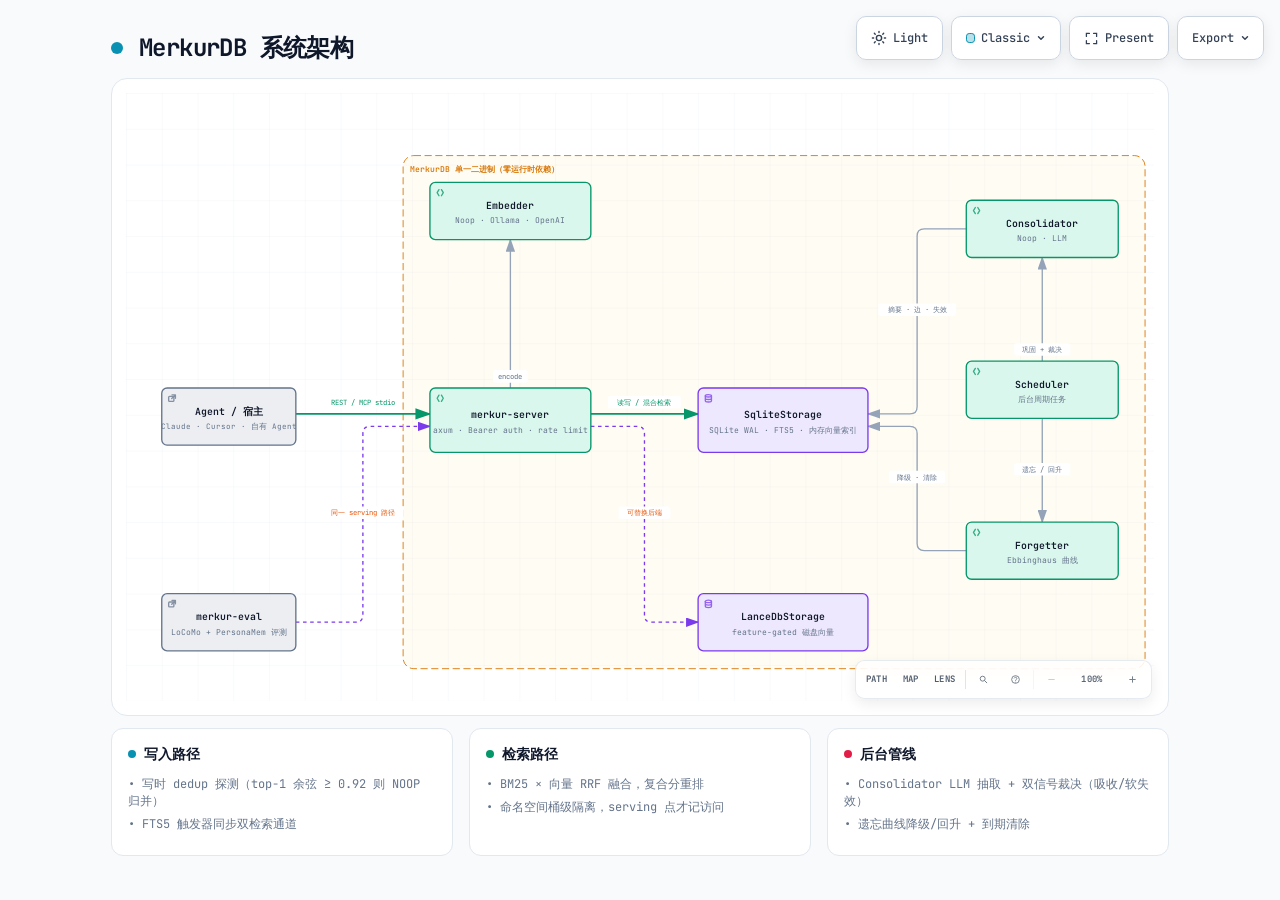
==== docs/diagrams/architecture.html @ 60ff0d40 "docs: refresh documentation to current state - README_CN.md fully resynced with README.md (hybrid re" ====
<!DOCTYPE html>
<html lang="en" data-theme="dark" data-preset="classic">
<head>
  <meta charset="UTF-8">
  <meta name="viewport" content="width=device-width, initial-scale=1.0">
  <meta name="generator" content="archify 2.14.0">
  <title>MerkurDB 系统架构 Diagram</title>
  <script>
    // Resolve the theme before first paint so light-preference users don't
    // see a dark flash. The toolbar script below re-applies with UI state.
    (function () {
      try {
        var theme = null;
        try {
          var param = new URLSearchParams(window.location.search).get('theme');
          if (param === 'light' || param === 'dark') theme = param;
          if (new URLSearchParams(window.location.search).get('embed') === '1') {
            document.documentElement.setAttribute('data-embed', 'true');
          }
          if (new URLSearchParams(window.location.search).get('present') === '1') {
            document.documentElement.setAttribute('data-present', 'true');
          }
        } catch (_) {}
        if (!theme) {
          try { theme = localStorage.getItem('archify-theme'); } catch (_) {}
        }
        if (theme !== 'light' && theme !== 'dark') {
          theme = window.matchMedia('(prefers-color-scheme: light)').matches ? 'light' : 'dark';
        }
        document.documentElement.setAttribute('data-theme', theme);
      } catch (_) {}
    })();
  </script>
  <!-- Async font load: a blackholed network must not block first paint.
       The body font stack falls back to system monospace until it lands. -->
  <link rel="preconnect" href="https://fonts.gstatic.com" crossorigin>
  <link href="https://fonts.googleapis.com/css2?family=JetBrains+Mono:wght@400;500;600;700&display=swap"
        rel="stylesheet" media="print" onload="this.media='all'">
  <noscript>
    <link href="https://fonts.googleapis.com/css2?family=JetBrains+Mono:wght@400;500;600;700&display=swap" rel="stylesheet">
  </noscript>
  <style>
    /* ==========================================================
       THEME VARIABLES — switch by toggling [data-theme] on <html>
       ========================================================== */
    :root,
    [data-theme="dark"] {
      --bg: #020617;
      --grid: #1e293b;
      --text: #ffffff;
      --text-muted: #94a3b8;
      --text-dim: #475569;
      /* UI chrome and menu hints need more contrast than SVG .t-dim accents */
      --text-faint: #7d8da1;

      --panel: rgba(15, 23, 42, 0.5);
      --panel-border: #1e293b;
      --lane-fill: rgba(15, 23, 42, 0.22);
      --lane-stroke: #334155;

      --arrow: #64748b;
      --arrow-emphasis: #34d399;

      /* Opaque mask color used behind semi-transparent component fills
         so the arrows drawn underneath are properly hidden. */
      --mask: #0f172a;

      --frontend-fill:    rgba(8, 51, 68, 0.4);
      --frontend-stroke:  #22d3ee;
      --backend-fill:     rgba(6, 78, 59, 0.4);
      --backend-stroke:   #34d399;
      --database-fill:    rgba(76, 29, 149, 0.4);
      --database-stroke:  #a78bfa;
      --cloud-fill:       rgba(120, 53, 15, 0.3);
      --cloud-stroke:     #fbbf24;
      --security-fill:    rgba(136, 19, 55, 0.4);
      --security-stroke:  #fb7185;
      --messagebus-fill:  rgba(251, 146, 60, 0.3);
      --messagebus-stroke:#fb923c;
      --external-fill:    rgba(30, 41, 59, 0.5);
      --external-stroke:  #94a3b8;

      --toolbar-bg:       rgba(15, 23, 42, 0.8);
      --toolbar-border:   #334155;
      --toolbar-text:     #e2e8f0;
      --toolbar-hover:    rgba(15, 23, 42, 0.95);
      --toolbar-menu-bg:  #0f172a;
    }

    [data-theme="light"] {
      --bg: #f8fafc;
      --grid: #e2e8f0;
      --text: #0f172a;
      --text-muted: #64748b;
      --text-dim: #94a3b8;
      --text-faint: #64748b;

      --panel: #ffffff;
      --panel-border: #e2e8f0;
      --lane-fill: rgba(248, 250, 252, 0.65);
      --lane-stroke: #cbd5e1;

      --arrow: #94a3b8;
      --arrow-emphasis: #059669;

      --mask: #ffffff;

      --frontend-fill:    rgba(34, 211, 238, 0.15);
      --frontend-stroke:  #0891b2;
      --backend-fill:     rgba(52, 211, 153, 0.18);
      --backend-stroke:   #059669;
      --database-fill:    rgba(167, 139, 250, 0.2);
      --database-stroke:  #7c3aed;
      --cloud-fill:       rgba(251, 191, 36, 0.18);
      --cloud-stroke:     #d97706;
      --security-fill:    rgba(251, 113, 133, 0.15);
      --security-stroke:  #e11d48;
      --messagebus-fill:  rgba(251, 146, 60, 0.15);
      --messagebus-stroke:#ea580c;
      --external-fill:    rgba(148, 163, 184, 0.18);
      --external-stroke:  #64748b;

      --toolbar-bg:       rgba(255, 255, 255, 0.92);
      --toolbar-border:   #cbd5e1;
      --toolbar-text:     #334155;
      --toolbar-hover:    #ffffff;
      --toolbar-menu-bg:  #ffffff;
    }

    /* ==========================================================
       SIGNAL FLOW — an opt-in, motion-forward visual preset.
       The variables also target a standalone exported SVG, whose
       root carries data-preset and data-theme directly.
       ========================================================== */
    [data-preset="signal-flow"][data-theme="dark"] {
      --bg: #030711;
      --grid: #15233a;
      --panel: rgba(6, 14, 28, 0.78);
      --panel-border: #1d3350;
      --lane-fill: rgba(9, 22, 40, 0.5);
      --lane-stroke: #2c4564;
      --text: #f5fbff;
      --text-muted: #9eb0c7;
      --text-dim: #52667f;
      --text-faint: #7890ad;
      --mask: #07101e;
      --frontend-fill: rgba(6, 182, 212, 0.14);
      --frontend-stroke: #67e8f9;
      --backend-fill: rgba(16, 185, 129, 0.14);
      --backend-stroke: #5eead4;
      --database-fill: rgba(139, 92, 246, 0.16);
      --database-stroke: #c4b5fd;
      --cloud-fill: rgba(245, 158, 11, 0.13);
      --cloud-stroke: #fcd34d;
      --security-fill: rgba(244, 63, 94, 0.13);
      --security-stroke: #fda4af;
      --messagebus-fill: rgba(249, 115, 22, 0.13);
      --messagebus-stroke: #fdba74;
      --external-fill: rgba(71, 85, 105, 0.24);
      --external-stroke: #a5b4c7;
      --arrow: #7890ad;
      --arrow-emphasis: #2dd4bf;
      --toolbar-bg: rgba(7, 16, 30, 0.86);
      --toolbar-border: #29415f;
      --toolbar-menu-bg: #07101e;
    }

    [data-preset="signal-flow"][data-theme="light"] {
      --bg: #f4f9fc;
      --grid: #d4e5ee;
      --panel: rgba(255, 255, 255, 0.82);
      --panel-border: #bfd5e2;
      --lane-fill: rgba(232, 243, 248, 0.62);
      --lane-stroke: #a9c5d5;
      --text: #102638;
      --text-muted: #587287;
      --text-dim: #8aa2b4;
      --text-faint: #668397;
      --mask: #ffffff;
      --frontend-fill: rgba(6, 182, 212, 0.09);
      --frontend-stroke: #0789a1;
      --backend-fill: rgba(5, 150, 105, 0.09);
      --backend-stroke: #087f69;
      --database-fill: rgba(124, 58, 237, 0.09);
      --database-stroke: #7254c7;
      --cloud-fill: rgba(217, 119, 6, 0.08);
      --cloud-stroke: #b9670b;
      --security-fill: rgba(225, 29, 72, 0.08);
      --security-stroke: #c53a59;
      --messagebus-fill: rgba(234, 88, 12, 0.08);
      --messagebus-stroke: #c65f27;
      --external-fill: rgba(100, 116, 139, 0.1);
      --external-stroke: #607a8c;
      --arrow: #7b97aa;
      --arrow-emphasis: #0d9488;
    }

    /* ==========================================================
       BLUEPRINT — a review-first drafting preset for deployment,
       infrastructure, and technical design documentation. It keeps
       the same semantic palette and geometry while trading glow for
       precise grid contrast, squared materials, and drafting marks.
       ========================================================== */
    [data-preset="blueprint"][data-theme="dark"] {
      --bg: #06131f;
      --grid: #17425a;
      --panel: rgba(7, 27, 43, 0.9);
      --panel-border: #27627f;
      --lane-fill: rgba(10, 43, 66, 0.36);
      --lane-stroke: #34799a;
      --text: #e3f6ff;
      --text-muted: #91b8ca;
      --text-dim: #557e92;
      --text-faint: #739caf;
      --mask: #0a2031;
      --frontend-fill: rgba(26, 157, 193, 0.14);
      --frontend-stroke: #66d9ef;
      --backend-fill: rgba(31, 155, 124, 0.13);
      --backend-stroke: #69dfbd;
      --database-fill: rgba(120, 105, 196, 0.14);
      --database-stroke: #b4a8ff;
      --cloud-fill: rgba(197, 145, 43, 0.13);
      --cloud-stroke: #ffd166;
      --security-fill: rgba(199, 76, 104, 0.13);
      --security-stroke: #ff8da1;
      --messagebus-fill: rgba(207, 112, 49, 0.13);
      --messagebus-stroke: #ffad66;
      --external-fill: rgba(84, 119, 139, 0.18);
      --external-stroke: #a7cad9;
      --arrow: #78a3b7;
      --arrow-emphasis: #64dfc1;
      --toolbar-bg: rgba(7, 28, 45, 0.92);
      --toolbar-border: #34799a;
      --toolbar-text: #d8f3ff;
      --toolbar-hover: rgba(18, 58, 83, 0.95);
      --toolbar-menu-bg: #0a2031;
    }

    [data-preset="blueprint"][data-theme="light"] {
      --bg: #edf7fa;
      --grid: #b5d5e1;
      --panel: rgba(249, 253, 255, 0.94);
      --panel-border: #78aabd;
      --lane-fill: rgba(210, 232, 240, 0.42);
      --lane-stroke: #83b2c4;
      --text: #123344;
      --text-muted: #4e7486;
      --text-dim: #86a6b4;
      --text-faint: #668c9d;
      --mask: #f9fdff;
      --frontend-fill: rgba(8, 145, 178, 0.08);
      --frontend-stroke: #087f9c;
      --backend-fill: rgba(5, 128, 101, 0.08);
      --backend-stroke: #08755f;
      --database-fill: rgba(100, 75, 180, 0.08);
      --database-stroke: #6757a8;
      --cloud-fill: rgba(181, 120, 15, 0.08);
      --cloud-stroke: #a86609;
      --security-fill: rgba(190, 48, 80, 0.07);
      --security-stroke: #b32f50;
      --messagebus-fill: rgba(196, 81, 22, 0.07);
      --messagebus-stroke: #b65120;
      --external-fill: rgba(79, 112, 128, 0.08);
      --external-stroke: #506f7e;
      --arrow: #6d93a5;
      --arrow-emphasis: #087f69;
      --toolbar-bg: rgba(247, 252, 254, 0.94);
      --toolbar-border: #8ab5c5;
      --toolbar-text: #294f61;
      --toolbar-hover: #ffffff;
      --toolbar-menu-bg: #f9fdff;
    }

    /* ==========================================================
       EDITORIAL — a warm, publication-minded preset for design
       reviews, launch notes, and documentation. The diagram keeps
       the same semantic palette and exact geometry, but trades
       software chrome for paper, ink, ruled structure, and one
       restrained vermilion accent.
       ========================================================== */
    [data-preset="editorial"][data-theme="dark"] {
      --bg: #181611;
      --grid: #39342a;
      --panel: rgba(35, 31, 24, 0.96);
      --panel-border: #625a4a;
      --lane-fill: rgba(52, 46, 35, 0.46);
      --lane-stroke: #726957;
      --text: #f4eddf;
      --text-muted: #b9ae9b;
      --text-dim: #776e60;
      --text-faint: #9d917e;
      --mask: #231f18;
      --frontend-fill: rgba(43, 133, 142, 0.16);
      --frontend-stroke: #7fc6c7;
      --backend-fill: rgba(63, 132, 92, 0.16);
      --backend-stroke: #8fc29e;
      --database-fill: rgba(117, 91, 141, 0.17);
      --database-stroke: #c0a4d0;
      --cloud-fill: rgba(170, 119, 49, 0.16);
      --cloud-stroke: #d8ad68;
      --security-fill: rgba(157, 69, 65, 0.17);
      --security-stroke: #df9085;
      --messagebus-fill: rgba(174, 79, 42, 0.16);
      --messagebus-stroke: #df946f;
      --external-fill: rgba(126, 115, 96, 0.18);
      --external-stroke: #b8ad99;
      --arrow: #948978;
      --arrow-emphasis: #dd6b3d;
      --toolbar-bg: rgba(35, 31, 24, 0.92);
      --toolbar-border: #625a4a;
      --toolbar-text: #eee5d5;
      --toolbar-hover: #302a20;
      --toolbar-menu-bg: #231f18;
    }

    [data-preset="editorial"][data-theme="light"] {
      --bg: #f2eee5;
      --grid: #d8d0c2;
      --panel: rgba(251, 248, 241, 0.97);
      --panel-border: #c4b9a6;
      --lane-fill: rgba(229, 221, 207, 0.42);
      --lane-stroke: #b8aa94;
      --text: #242018;
      --text-muted: #6f6658;
      --text-dim: #a09788;
      --text-faint: #817767;
      --mask: #fbf8f1;
      --frontend-fill: rgba(31, 117, 126, 0.09);
      --frontend-stroke: #287e84;
      --backend-fill: rgba(42, 119, 75, 0.09);
      --backend-stroke: #397b53;
      --database-fill: rgba(105, 75, 130, 0.09);
      --database-stroke: #765d86;
      --cloud-fill: rgba(157, 103, 31, 0.1);
      --cloud-stroke: #9a671f;
      --security-fill: rgba(153, 58, 52, 0.09);
      --security-stroke: #9e463f;
      --messagebus-fill: rgba(182, 70, 27, 0.09);
      --messagebus-stroke: #ad4b25;
      --external-fill: rgba(101, 91, 75, 0.09);
      --external-stroke: #746b5e;
      --arrow: #8a806f;
      --arrow-emphasis: #bb4c23;
      --toolbar-bg: rgba(251, 248, 241, 0.94);
      --toolbar-border: #c4b9a6;
      --toolbar-text: #40392f;
      --toolbar-hover: #fffdf8;
      --toolbar-menu-bg: #fbf8f1;
    }

    * { margin: 0; padding: 0; box-sizing: border-box; }

    body {
      font-family: 'JetBrains Mono', ui-monospace, SFMono-Regular, Menlo, Consolas, 'DejaVu Sans Mono', 'Liberation Mono', 'Noto Sans Mono CJK SC', 'PingFang SC', 'Hiragino Sans GB', 'Microsoft YaHei', monospace;
      background: var(--bg);
      min-height: 100vh;
      padding: 2rem;
      color: var(--text);
      transition: background 0.2s ease, color 0.2s ease;
    }

    html[data-preset="signal-flow"] body {
      background-image:
        radial-gradient(circle at 18% -8%, rgba(34, 211, 238, 0.14), transparent 34rem),
        radial-gradient(circle at 92% 18%, rgba(139, 92, 246, 0.12), transparent 30rem);
      background-attachment: fixed;
    }
    html[data-preset="signal-flow"][data-theme="light"] body {
      background-image:
        radial-gradient(circle at 18% -8%, rgba(6, 182, 212, 0.12), transparent 34rem),
        radial-gradient(circle at 92% 18%, rgba(139, 92, 246, 0.08), transparent 30rem);
    }
    html[data-preset="blueprint"] body {
      background-image:
        linear-gradient(var(--grid) 1px, transparent 1px),
        linear-gradient(90deg, var(--grid) 1px, transparent 1px);
      background-size: 32px 32px;
      background-position: -1px -1px;
      background-attachment: fixed;
    }
    html[data-preset="editorial"] body {
      background-image:
        linear-gradient(90deg, transparent 0, transparent 5.4rem, color-mix(in srgb, var(--security-stroke) 18%, transparent) 5.4rem, color-mix(in srgb, var(--security-stroke) 18%, transparent) calc(5.4rem + 1px), transparent calc(5.4rem + 1px)),
        repeating-linear-gradient(0deg, transparent 0, transparent 31px, color-mix(in srgb, var(--grid) 36%, transparent) 31px, color-mix(in srgb, var(--grid) 36%, transparent) 32px);
      background-attachment: fixed;
    }

    /* Gallery/embed mode keeps the generated artifact as the source of truth
       while presenting only its diagram surface inside a proof card. */
    html[data-embed="true"] body {
      min-height: 0;
      padding: 0;
      overflow: hidden;
      background: var(--bg);
      background-image: none;
    }
    html[data-embed="true"] .toolbar,
    html[data-embed="true"] .header,
    html[data-embed="true"] .cards,
    html[data-embed="true"] .diagram-nav,
    html[data-embed="true"] .overview-map,
    html[data-embed="true"] .focus-chip,
    html[data-embed="true"] .route-probe,
    html[data-embed="true"] .semantic-lens,
    html[data-embed="true"] .diagram-guide,
    html[data-embed="true"] .node-finder,
    html[data-embed="true"] .guided-views { display: none !important; }
    html[data-embed="true"] .container { max-width: none; }
    html[data-embed="true"] .diagram-container {
      padding: 0.5rem;
      border: 0;
      border-radius: 0;
      box-shadow: none;
    }
    html[data-embed="true"] .diagram-container svg { min-width: 0; }

    /* Share Chapter Cue lives in the HTML viewer layer, not inside the SVG.
       It gives one-shot embeds a title, authored note, truthful stop order,
       and lifecycle state while canonical diagram geometry stays untouched. */
    .share-chapter-cue { display: none; }
    html[data-embed="true"][data-share-playback="true"] .share-chapter-cue:not([hidden]),
    html[data-embed="true"][data-share-moment="true"] .share-chapter-cue:not([hidden]) {
      position: absolute;
      z-index: 18;
      top: 0.85rem;
      left: 50%;
      display: grid;
      grid-template-columns: auto minmax(9rem, 13.5rem) minmax(0, 1fr);
      align-items: center;
      gap: 0.45rem 0.85rem;
      width: min(52rem, calc(100% - 1.5rem));
      min-height: 3.35rem;
      padding: 0.55rem 0.75rem 0.65rem;
      overflow: hidden;
      border: 1px solid color-mix(in srgb, var(--frontend-stroke) 42%, var(--toolbar-border));
      border-radius: 0.75rem;
      background:
        linear-gradient(115deg, color-mix(in srgb, var(--frontend-fill) 52%, transparent), transparent 45%),
        color-mix(in srgb, var(--toolbar-menu-bg) 92%, transparent);
      color: var(--toolbar-text);
      box-shadow: 0 14px 42px rgba(0, 0, 0, 0.3), inset 0 1px 0 rgba(255, 255, 255, 0.045);
      backdrop-filter: blur(16px);
      pointer-events: none;
      animation: archify-share-cue-enter 280ms cubic-bezier(0.22, 1, 0.36, 1) both;
    }
    html[data-preset="blueprint"] .share-chapter-cue {
      border-radius: 0.2rem;
      background:
        linear-gradient(90deg, color-mix(in srgb, var(--frontend-fill) 46%, transparent), transparent 36%),
        var(--toolbar-menu-bg);
      box-shadow: 0 10px 28px rgba(0, 0, 0, 0.2);
      backdrop-filter: none;
    }
    html[data-preset="editorial"] .share-chapter-cue {
      border-color: var(--panel-border);
      background:
        linear-gradient(90deg, color-mix(in srgb, var(--security-fill) 58%, transparent), transparent 42%),
        var(--toolbar-menu-bg);
      box-shadow: 0 10px 30px color-mix(in srgb, #000 18%, transparent);
      backdrop-filter: none;
    }
    html[data-preset="editorial"] .share-chapter-state { color: var(--arrow-emphasis); }
    html[data-preset="editorial"] .share-chapter-state::before {
      border-radius: 0;
      box-shadow: none;
      transform: rotate(45deg) scale(0.8);
    }
    .share-chapter-index {
      display: grid;
      gap: 0.12rem;
      min-width: 5rem;
      padding-right: 0.75rem;
      border-right: 1px solid var(--toolbar-border);
    }
    .share-chapter-state {
      display: inline-flex;
      align-items: center;
      gap: 0.36rem;
      color: var(--frontend-stroke);
      font-size: 0.5rem;
      font-weight: 800;
      letter-spacing: 0.14em;
      text-transform: uppercase;
    }
    .share-chapter-state::before {
      width: 0.38rem;
      height: 0.38rem;
      border-radius: 50%;
      background: currentColor;
      box-shadow: 0 0 10px currentColor;
      content: '';
    }
    .share-chapter-cue[data-state="playing"] .share-chapter-state::before {
      animation: archify-share-cue-pulse 1.15s ease-in-out infinite;
    }
    .share-chapter-count {
      color: var(--text-faint);
      font-size: 0.5rem;
      font-weight: 700;
      letter-spacing: 0.08em;
      text-transform: uppercase;
    }
    .share-chapter-copy { min-width: 0; }
    .share-chapter-copy strong,
    .share-chapter-copy small,
    .share-chapter-route {
      display: block;
      overflow: hidden;
      text-overflow: ellipsis;
      white-space: nowrap;
    }
    .share-chapter-copy strong {
      color: var(--toolbar-text);
      font-size: 0.6875rem;
      line-height: 1.35;
    }
    .share-chapter-copy small {
      margin-top: 0.08rem;
      color: var(--text-muted);
      font-size: 0.5rem;
      line-height: 1.35;
    }
    .share-chapter-route {
      color: color-mix(in srgb, var(--frontend-stroke) 76%, var(--text-muted));
      font-size: 0.5625rem;
      font-weight: 650;
      letter-spacing: 0.015em;
      text-align: right;
    }
    .share-chapter-progress {
      position: absolute;
      right: 0;
      bottom: 0;
      left: 0;
      height: 2px;
      overflow: hidden;
      background: color-mix(in srgb, var(--toolbar-border) 72%, transparent);
    }
    .share-chapter-progress span {
      display: block;
      width: 100%;
      height: 100%;
      background: linear-gradient(90deg, var(--frontend-stroke), var(--database-stroke));
      box-shadow: 0 0 12px var(--frontend-stroke);
      transform: scaleX(0);
      transform-origin: left center;
    }

    /* Presentation Stage is a viewer-only layer: it gives the live diagram
       the viewport while keeping guided views, theme, focus, and exports real.
       Embed mode wins when both query parameters are present. */
    html[data-present="true"]:not([data-embed="true"]) body {
      height: 100dvh;
      min-height: 0;
      padding: 1rem;
      overflow: hidden;
    }
    html[data-present="true"]:not([data-embed="true"]) .container {
      display: flex;
      flex-direction: column;
      gap: 0.75rem;
      width: 100%;
      max-width: none;
      height: calc(100dvh - 2rem);
    }
    html[data-present="true"]:not([data-embed="true"]) .header {
      flex: none;
      min-width: 0;
      margin: 0;
      padding-right: 23rem;
    }
    html[data-present="true"]:not([data-embed="true"]) .header-row { margin-bottom: 0.25rem; }
    html[data-present="true"]:not([data-embed="true"]) .subtitle {
      overflow: hidden;
      text-overflow: ellipsis;
      white-space: nowrap;
    }
    html[data-present="true"]:not([data-embed="true"]) .guided-views {
      flex: none;
      margin-bottom: 0;
    }
    html[data-present="true"]:not([data-embed="true"]) .diagram-container {
      display: flex;
      flex: 1 1 auto;
      align-items: center;
      justify-content: center;
      min-height: 0;
      padding: 0.75rem;
    }
    html[data-present="true"]:not([data-embed="true"]) .diagram-container > svg {
      width: 100%;
      height: 100%;
      min-width: 0;
    }
    html[data-present="true"]:not([data-embed="true"]) .cards { display: none; }
    html[data-present="true"]:not([data-embed="true"]) #btn-present {
      border-color: var(--frontend-stroke);
      color: var(--frontend-stroke);
    }

    /* The reader owns only the outer scale. Wide diagrams keep one authored
       SVG/viewBox while the runtime chooses a desktop width from the actual
       vertical budget. This avoids device-specific files and breakpoint
       jumps between a laptop and a tall monitor. */
    .container {
      width: 100%;
      max-width: var(--archify-reader-width, 1440px);
      margin: 0 auto;
    }
    @media (min-width: 768px) and (max-height: 920px) {
      .header { margin-bottom: 1rem; }
      .diagram-container { padding: 1rem; }
      .cards { margin-top: 1rem; }
      .card { padding: 1rem; }
    }

    .header { margin-bottom: 1.5rem; padding-right: 29.5rem; }

    html[data-preset="signal-flow"] .header,
    html[data-preset="blueprint"] .header,
    html[data-preset="editorial"] .header { padding-right: 29.5rem; }

    .header-row {
      display: flex;
      align-items: center;
      gap: 1rem;
      margin-bottom: 0.5rem;
    }

    .pulse-dot {
      width: 12px;
      height: 12px;
      background: var(--frontend-stroke);
      border-radius: 50%;
      animation: none;
    }

    html[data-motion-capable="true"] .pulse-dot { animation: pulse 2s infinite; }

    @keyframes pulse {
      0%, 100% { opacity: 1; }
      50% { opacity: 0.5; }
    }

    h1 {
      font-size: 1.5rem;
      font-weight: 700;
      letter-spacing: -0.025em;
    }

    .subtitle {
      color: var(--text-muted);
      font-size: 0.875rem;
      margin-left: 1.75rem;
    }

    html[data-preset="signal-flow"] .header-row::after {
      content: "SIGNAL FLOW";
      margin-left: auto;
      color: var(--frontend-stroke);
      border: 1px solid var(--frontend-stroke);
      border-radius: 999px;
      padding: 0.28rem 0.6rem;
      font-size: 0.625rem;
      letter-spacing: 0.12em;
      opacity: 0.82;
      box-shadow: 0 0 20px rgba(34, 211, 238, 0.12);
      white-space: nowrap;
    }

    html[data-preset="blueprint"] .pulse-dot {
      width: 10px;
      height: 10px;
      border: 1px solid var(--frontend-stroke);
      border-radius: 1px;
      background: transparent;
      box-shadow: inset 0 0 0 2px var(--bg);
      transform: rotate(45deg);
      animation: none;
    }
    html[data-preset="blueprint"] .header-row::after {
      content: "BLUEPRINT / REV 01";
      margin-left: auto;
      padding: 0.28rem 0.55rem;
      border-top: 1px solid var(--frontend-stroke);
      border-bottom: 1px solid var(--frontend-stroke);
      color: var(--frontend-stroke);
      font-size: 0.5625rem;
      font-weight: 700;
      letter-spacing: 0.14em;
      white-space: nowrap;
    }

    html[data-preset="editorial"] h1,
    html[data-preset="editorial"] .card h3 {
      font-family: Georgia, 'Times New Roman', 'Songti SC', STSong, serif;
      letter-spacing: -0.02em;
    }
    html[data-preset="editorial"] h1 { font-size: 1.72rem; font-weight: 600; }
    html[data-preset="editorial"] .pulse-dot {
      width: 9px;
      height: 9px;
      border: 1px solid var(--arrow-emphasis);
      border-radius: 0;
      background: var(--arrow-emphasis);
      box-shadow: 0 0 0 3px color-mix(in srgb, var(--arrow-emphasis) 14%, transparent);
      transform: rotate(45deg);
      animation: none;
    }
    html[data-preset="editorial"] .header-row::after {
      content: "EDITORIAL / FIELD NOTE";
      margin-left: auto;
      padding: 0.32rem 0 0.24rem;
      border-bottom: 2px solid var(--arrow-emphasis);
      color: var(--arrow-emphasis);
      font-family: Georgia, 'Times New Roman', serif;
      font-size: 0.625rem;
      font-style: italic;
      font-weight: 600;
      letter-spacing: 0.08em;
      white-space: nowrap;
    }

    .diagram-container {
      background: var(--panel);
      border-radius: 1rem;
      border: 1px solid var(--panel-border);
      padding: 1.5rem;
      overflow: hidden;
      position: relative;
    }

    html[data-preset="signal-flow"] .diagram-container {
      position: relative;
      overflow: hidden;
      background: linear-gradient(180deg, rgba(8, 20, 38, 0.82), rgba(3, 8, 18, 0.94));
      box-shadow: inset 0 1px 0 rgba(255, 255, 255, 0.04), 0 28px 80px rgba(0, 0, 0, 0.34);
    }
    html[data-preset="signal-flow"][data-theme="light"] .diagram-container {
      background: linear-gradient(180deg, rgba(255, 255, 255, 0.9), rgba(237, 246, 250, 0.94));
      box-shadow: inset 0 1px 0 rgba(255, 255, 255, 0.72), 0 24px 60px rgba(45, 78, 99, 0.12);
    }
    html[data-preset="blueprint"] .diagram-container {
      border-color: var(--panel-border);
      border-radius: 0.35rem;
      background: var(--panel);
      box-shadow:
        inset 0 0 0 1px color-mix(in srgb, var(--panel-border) 34%, transparent),
        0 18px 48px rgba(0, 0, 0, 0.16);
    }
    html[data-preset="blueprint"] .diagram-container::after {
      content: "";
      position: absolute;
      z-index: 10;
      inset: 0.7rem;
      pointer-events: none;
      background:
        linear-gradient(var(--frontend-stroke), var(--frontend-stroke)) left top / 1.35rem 1px no-repeat,
        linear-gradient(var(--frontend-stroke), var(--frontend-stroke)) left top / 1px 1.35rem no-repeat,
        linear-gradient(var(--frontend-stroke), var(--frontend-stroke)) right top / 1.35rem 1px no-repeat,
        linear-gradient(var(--frontend-stroke), var(--frontend-stroke)) right top / 1px 1.35rem no-repeat,
        linear-gradient(var(--frontend-stroke), var(--frontend-stroke)) left bottom / 1.35rem 1px no-repeat,
        linear-gradient(var(--frontend-stroke), var(--frontend-stroke)) left bottom / 1px 1.35rem no-repeat,
        linear-gradient(var(--frontend-stroke), var(--frontend-stroke)) right bottom / 1.35rem 1px no-repeat,
        linear-gradient(var(--frontend-stroke), var(--frontend-stroke)) right bottom / 1px 1.35rem no-repeat;
      opacity: 0.58;
    }
    html[data-preset="editorial"] .diagram-container {
      overflow: hidden;
      border-color: var(--panel-border);
      border-radius: 0.38rem;
      background:
        linear-gradient(90deg, color-mix(in srgb, var(--security-fill) 58%, transparent), transparent 12%),
        var(--panel);
      box-shadow:
        0 1px 0 color-mix(in srgb, var(--text) 6%, transparent),
        0 18px 48px color-mix(in srgb, #000 19%, transparent);
    }
    html[data-preset="editorial"] .diagram-container::after {
      position: absolute;
      z-index: 10;
      top: 0.72rem;
      right: 1.25rem;
      padding: 0.2rem 0.52rem;
      border: 1px solid var(--panel-border);
      background: var(--panel);
      color: var(--arrow-emphasis);
      content: "ARCHIFY / PLATE 04";
      font-family: Georgia, 'Times New Roman', serif;
      font-size: 0.52rem;
      font-style: italic;
      font-weight: 600;
      letter-spacing: 0.09em;
      pointer-events: none;
    }
    html[data-embed="true"][data-preset="editorial"] .diagram-container::after { display: none; }
    html[data-motion-capable="true"][data-preset="signal-flow"][data-ambient-motion="running"] .diagram-container::before {
      content: "";
      position: absolute;
      inset: 0;
      pointer-events: none;
      background: linear-gradient(115deg, transparent 28%, rgba(103, 232, 249, 0.035) 48%, transparent 68%);
      transform: translateX(-70%);
      animation: archify-signal-scan 4.8s ease-in-out 1 both;
    }

    /* Motion Governor gives the reader a real static state and gives the
       strongest semantic action the only motion budget. Atmosphere resets to
       its authored base instead of freezing mid-cycle. Static artifacts never
       start a decorative pulse or scan. */
    html:not([data-motion-capable="true"]) svg[data-animation="trace"] [data-animate] {
      animation: none !important;
    }
    html[data-motion="still"] .pulse-dot,
    html[data-motion="still"] .diagram-container::before,
    html[data-motion="still"] svg[data-animation="trace"] [data-animate],
    html[data-motion-owner] .pulse-dot,
    html[data-motion-owner] .diagram-container::before,
    html[data-motion-owner] svg[data-animation="trace"] [data-animate],
    html[data-embed="true"] .pulse-dot,
    html[data-embed="true"] .diagram-container::before,
    html[data-share-playback="true"] .pulse-dot,
    html[data-share-playback="true"] .diagram-container::before,
    html[data-document-hidden="true"] .pulse-dot,
    html[data-document-hidden="true"] .diagram-container::before,
    html[data-document-hidden="true"] svg[data-animation="trace"] [data-animate] {
      animation: none !important;
    }
    html[data-motion="still"] .diagram-container::before,
    html[data-motion-owner] .diagram-container::before,
    html[data-embed="true"] .diagram-container::before,
    html[data-share-playback="true"] .diagram-container::before {
      opacity: 0;
    }
    html[data-motion="still"] .guided-view-progress span,
    html[data-motion="still"] .guided-story-caption,
    html[data-motion="still"] .story-trail-flow,
    html[data-motion="still"] .intent-trace-flow,
    html[data-motion="still"] .route-probe-flow,
    html[data-motion="still"] .route-journey-flow,
    html[data-motion="still"] .semantic-lens-flow,
    html[data-motion="still"] .diagram-guide,
    html[data-motion="still"] [data-story-step],
    html[data-motion="still"] .overview-map-live,
    html[data-motion="still"] .guided-view-stop,
    html[data-motion="still"] .share-chapter-cue,
    html[data-motion="still"] .share-chapter-state::before,
    html[data-motion="still"] .share-chapter-progress span,
    html[data-document-hidden="true"] .guided-view-progress span,
    html[data-document-hidden="true"] .story-trail-flow,
    html[data-document-hidden="true"] .intent-trace-flow,
    html[data-document-hidden="true"] .route-probe-flow,
    html[data-document-hidden="true"] .route-journey-flow,
    html[data-document-hidden="true"] .semantic-lens-flow,
    html[data-document-hidden="true"] .diagram-guide,
    html[data-document-hidden="true"] [data-story-step],
    html[data-document-hidden="true"] .overview-map-live,
    html[data-document-hidden="true"] .guided-view-stop,
    html[data-document-hidden="true"] .share-chapter-cue,
    html[data-document-hidden="true"] .share-chapter-state::before,
    html[data-document-hidden="true"] .share-chapter-progress span {
      animation: none !important;
    }
    html[data-motion="still"] .guided-view-progress span {
      transform: scaleX(1) !important;
    }
    html[data-motion="still"] svg[data-story-playing="true"] .story-trail-flow {
      stroke-dasharray: none;
      stroke-dashoffset: 0;
      opacity: 0.55;
    }
    html[data-motion="still"] .intent-trace-flow,
    html[data-motion="still"] .route-probe-flow {
      stroke-dasharray: none;
      stroke-dashoffset: 0;
      opacity: 0.72;
    }
    html[data-motion="still"] .route-journey-overlay,
    html[data-document-hidden="true"] .route-journey-overlay { display: none !important; }
    html[data-motion="still"] .relationship-pulse-overlay,
    html[data-motion="still"] .story-carrier-overlay,
    html[data-document-hidden="true"] .story-carrier-overlay { display: none !important; }
    html[data-motion="still"] .chapter-handoff-overlay { display: none !important; }
    html[data-motion="still"] .chapter-handoff-anchor { animation: none !important; }
    html[data-motion="still"] .guided-view-chapter,
    html[data-motion="still"] svg [data-node-id],
    html[data-motion="still"] svg [data-edge-from],
    html[data-motion="still"] svg [data-detail],
    html[data-motion="still"] svg [data-detail-anchor],
    html[data-motion="still"] svg [data-legend-hit],
    html[data-motion="still"] svg {
      transition: none !important;
    }

    svg {
      width: 100%;
      min-width: min(900px, 100%);
      display: block;
      transform-origin: 0 0;
      transition: transform 0.18s ease;
    }

    .diagram-container.is-camera-moving svg {
      transition: transform 0.42s cubic-bezier(0.22, 1, 0.36, 1);
    }
    .diagram-container.is-camera-transaction svg { transition: none; }
    .diagram-container.is-pannable { cursor: grab; }
    .diagram-container.is-panning { cursor: grabbing; user-select: none; }
    .diagram-container.is-panning svg { transition: none; }

    .diagram-nav {
      position: absolute;
      right: 1rem;
      bottom: 1rem;
      z-index: 12;
      display: inline-flex;
      align-items: center;
      max-width: calc(100% - 2rem);
      padding: 0.15rem;
      gap: 0;
      overflow-x: auto;
      border: 1px solid color-mix(in srgb, var(--toolbar-border) 48%, transparent);
      border-radius: 0.58rem;
      background: color-mix(in srgb, var(--toolbar-bg) 82%, transparent);
      box-shadow: 0 5px 14px rgba(0, 0, 0, 0.07);
      backdrop-filter: blur(10px);
      scrollbar-width: none;
    }
    .diagram-nav::-webkit-scrollbar { display: none; }
    .diagram-nav button,
    .focus-chip button,
    .guided-views button {
      border: 0;
      background: transparent;
      color: var(--toolbar-text);
      font: inherit;
      cursor: pointer;
    }
    .diagram-nav button {
      min-width: 2rem;
      height: 2rem;
      padding: 0 0.35rem;
      border-radius: 0.35rem;
      color: color-mix(in srgb, var(--toolbar-text) 68%, transparent);
      font-size: 0.56rem;
      font-weight: 600;
      letter-spacing: 0.02em;
      transition: background 0.15s, color 0.15s;
    }
    .diagram-nav button:hover,
    .diagram-nav button:focus-visible,
    .focus-chip button:hover,
    .focus-chip button:focus-visible,
    .guided-views button:hover,
    .guided-views button:focus-visible { background: var(--toolbar-hover); }
    .diagram-nav button:focus-visible,
    .focus-chip button:focus-visible,
    .guided-views button:focus-visible {
      outline: 2px solid var(--frontend-stroke);
      outline-offset: 1px;
    }
    .diagram-nav button:disabled { opacity: 0.38; cursor: default; }
    .diagram-nav button:disabled:hover { background: transparent; }
    .diagram-nav #btn-route-probe,
    .diagram-nav #btn-overview-map,
    .diagram-nav #btn-semantic-lens {
      min-width: auto;
      padding-inline: 0.5rem;
      color: color-mix(in srgb, var(--toolbar-text) 86%, transparent);
      font-weight: 650;
    }
    .diagram-nav #btn-node-finder,
    .diagram-nav [data-view="out"] {
      position: relative;
      margin-left: 0.25rem;
    }
    .diagram-nav #btn-node-finder::before,
    .diagram-nav [data-view="out"]::before {
      position: absolute;
      top: 0.4rem;
      bottom: 0.4rem;
      left: -0.13rem;
      width: 1px;
      background: color-mix(in srgb, var(--toolbar-border) 62%, transparent);
      content: "";
      pointer-events: none;
    }
    .diagram-nav-icon {
      display: block;
      width: 0.72rem;
      height: 0.72rem;
      margin: auto;
      background: currentColor;
      -webkit-mask-position: center;
      -webkit-mask-repeat: no-repeat;
      -webkit-mask-size: contain;
      mask-position: center;
      mask-repeat: no-repeat;
      mask-size: contain;
    }
    .diagram-nav-icon.find {
      -webkit-mask-image: url("data:image/svg+xml,%3Csvg xmlns='http://www.w3.org/2000/svg' viewBox='0 0 20 20'%3E%3Ccircle cx='8.5' cy='8.5' r='4.5' fill='none' stroke='black' stroke-width='1.8'/%3E%3Cpath d='m12 12 4 4' fill='none' stroke='black' stroke-width='1.8' stroke-linecap='round'/%3E%3C/svg%3E");
      mask-image: url("data:image/svg+xml,%3Csvg xmlns='http://www.w3.org/2000/svg' viewBox='0 0 20 20'%3E%3Ccircle cx='8.5' cy='8.5' r='4.5' fill='none' stroke='black' stroke-width='1.8'/%3E%3Cpath d='m12 12 4 4' fill='none' stroke='black' stroke-width='1.8' stroke-linecap='round'/%3E%3C/svg%3E");
    }
    .diagram-nav-icon.guide {
      -webkit-mask-image: url("data:image/svg+xml,%3Csvg xmlns='http://www.w3.org/2000/svg' viewBox='0 0 20 20'%3E%3Ccircle cx='10' cy='10' r='7' fill='none' stroke='black' stroke-width='1.7'/%3E%3Cpath d='M7.8 7.3a2.4 2.4 0 014.6.9c0 1.8-2.4 2-2.4 3.7M10 14.9h.01' fill='none' stroke='black' stroke-width='1.7' stroke-linecap='round'/%3E%3C/svg%3E");
      mask-image: url("data:image/svg+xml,%3Csvg xmlns='http://www.w3.org/2000/svg' viewBox='0 0 20 20'%3E%3Ccircle cx='10' cy='10' r='7' fill='none' stroke='black' stroke-width='1.7'/%3E%3Cpath d='M7.8 7.3a2.4 2.4 0 014.6.9c0 1.8-2.4 2-2.4 3.7M10 14.9h.01' fill='none' stroke='black' stroke-width='1.7' stroke-linecap='round'/%3E%3C/svg%3E");
    }
    .diagram-nav-icon.minus {
      -webkit-mask-image: url("data:image/svg+xml,%3Csvg xmlns='http://www.w3.org/2000/svg' viewBox='0 0 20 20'%3E%3Cpath d='M5 10h10' fill='none' stroke='black' stroke-width='1.8' stroke-linecap='round'/%3E%3C/svg%3E");
      mask-image: url("data:image/svg+xml,%3Csvg xmlns='http://www.w3.org/2000/svg' viewBox='0 0 20 20'%3E%3Cpath d='M5 10h10' fill='none' stroke='black' stroke-width='1.8' stroke-linecap='round'/%3E%3C/svg%3E");
    }
    .diagram-nav-icon.plus {
      -webkit-mask-image: url("data:image/svg+xml,%3Csvg xmlns='http://www.w3.org/2000/svg' viewBox='0 0 20 20'%3E%3Cpath d='M10 5v10M5 10h10' fill='none' stroke='black' stroke-width='1.8' stroke-linecap='round'/%3E%3C/svg%3E");
      mask-image: url("data:image/svg+xml,%3Csvg xmlns='http://www.w3.org/2000/svg' viewBox='0 0 20 20'%3E%3Cpath d='M10 5v10M5 10h10' fill='none' stroke='black' stroke-width='1.8' stroke-linecap='round'/%3E%3C/svg%3E");
    }
    .diagram-nav [data-view="reset"] {
      display: inline-flex;
      align-items: center;
      justify-content: center;
      gap: 0.2rem;
      min-width: 3.1rem;
      padding-inline: 0.35rem;
    }
    .diagram-nav [data-view="reset"][data-detail-visible] {
      min-width: 3.8rem;
    }
    .diagram-nav-detail {
      color: color-mix(in srgb, var(--toolbar-text) 52%, transparent);
      font-size: 0.44rem;
      font-weight: 700;
      line-height: 1;
      letter-spacing: 0.07em;
    }
    .diagram-nav-percent {
      color: color-mix(in srgb, var(--toolbar-text) 84%, transparent);
      font-size: 0.55rem;
      font-weight: 650;
      line-height: 1;
    }
    .diagram-container[data-camera-indicator="true"] .diagram-nav-detail,
    .diagram-container[data-camera-indicator="true"] .diagram-nav-percent { color: var(--frontend-stroke); }
    .diagram-nav #btn-diagram-guide[aria-expanded="true"] {
      color: var(--cloud-stroke);
      background: var(--toolbar-hover);
    }

    /* Semantic Radar is a deliberately simplified, viewer-only overview. It
       uses authored node bounds and the live camera viewport rather than
       cloning the canonical SVG, so IDs, filters, animation, and export state
       stay singular and deterministic. */
    .overview-map {
      position: absolute;
      right: 1rem;
      bottom: 4.15rem;
      z-index: 12;
      width: 11.25rem;
      overflow: hidden;
      border: 1px solid color-mix(in srgb, var(--frontend-stroke) 52%, var(--toolbar-border));
      border-radius: 0.78rem;
      background: var(--toolbar-menu-bg);
      color: var(--toolbar-text);
      box-shadow: 0 16px 42px rgba(0, 0, 0, 0.3);
      backdrop-filter: blur(16px);
      font-size: 0.625rem;
    }
    .overview-map[hidden] { display: none; }
    .overview-map[data-docked="true"] {
      position: fixed;
      right: var(--archify-radar-right, 1rem);
      top: var(--archify-radar-top, 1rem);
      bottom: auto;
    }
    .overview-map[data-docked="true"][data-dock-side="left"] {
      right: auto;
      left: var(--archify-radar-left, 1rem);
    }
    html[data-preset="blueprint"] .overview-map { border-radius: 0.28rem; }
    .overview-map-head {
      display: grid;
      grid-template-columns: auto minmax(0, 1fr) auto;
      align-items: center;
      gap: 0.45rem;
      min-height: 2.25rem;
      padding: 0.42rem 0.48rem 0.38rem 0.55rem;
      border-bottom: 1px solid var(--toolbar-border);
      background: linear-gradient(110deg, color-mix(in srgb, var(--frontend-fill) 45%, transparent), transparent 68%);
    }
    .overview-map-live {
      width: 0.42rem;
      height: 0.42rem;
      border-radius: 50%;
      background: var(--backend-stroke);
      box-shadow: 0 0 0 0 color-mix(in srgb, var(--backend-stroke) 52%, transparent);
      animation: archify-radar-live 2.4s ease-out infinite;
    }
    .overview-map-copy { min-width: 0; line-height: 1.1; }
    .overview-map-copy strong {
      display: block;
      overflow: hidden;
      color: var(--frontend-stroke);
      font-size: 0.59rem;
      letter-spacing: 0.12em;
      text-transform: uppercase;
      white-space: nowrap;
      text-overflow: ellipsis;
    }
    .overview-map-copy small {
      display: block;
      margin-top: 0.18rem;
      overflow: hidden;
      color: var(--text-faint);
      font-size: 0.52rem;
      letter-spacing: 0.04em;
      white-space: nowrap;
      text-overflow: ellipsis;
    }
    .overview-map-close {
      width: 1.55rem;
      height: 1.55rem;
      padding: 0;
      border: 0;
      border-radius: 0.34rem;
      background: transparent;
      color: var(--toolbar-text);
      font: inherit;
      font-size: 0.9rem;
      cursor: pointer;
    }
    .overview-map-close:hover,
    .overview-map-close:focus-visible { background: var(--toolbar-hover); }
    .overview-map-close:focus-visible,
    .overview-map-surface:focus-visible,
    .overview-map-node:focus-visible {
      outline: 2px solid var(--frontend-stroke);
      outline-offset: 1px;
    }
    .overview-map-surface {
      position: relative;
      height: 7rem;
      margin: 0.42rem;
      overflow: hidden;
      border: 1px solid color-mix(in srgb, var(--panel-border) 72%, transparent);
      border-radius: 0.42rem;
      background:
        linear-gradient(color-mix(in srgb, var(--panel-border) 26%, transparent) 1px, transparent 1px),
        linear-gradient(90deg, color-mix(in srgb, var(--panel-border) 26%, transparent) 1px, transparent 1px),
        color-mix(in srgb, var(--bg) 86%, transparent);
      background-size: 12px 12px;
      cursor: crosshair;
      touch-action: none;
    }
    html[data-preset="blueprint"] .overview-map-surface { border-radius: 0.1rem; }
    .overview-map-surface > svg {
      width: 100%;
      height: 100%;
      min-width: 0;
      transform: none !important;
      transition: none !important;
      display: block;
      overflow: visible;
    }
    .overview-map-node {
      fill: var(--backend-stroke);
      fill-opacity: 0.52;
      stroke: var(--backend-stroke);
      stroke-opacity: 0.86;
      vector-effect: non-scaling-stroke;
      cursor: pointer;
      transition: fill-opacity 140ms ease, stroke-width 140ms ease, filter 140ms ease;
    }
    .overview-map-node[data-kind="frontend"],
    .overview-map-node[data-kind="start"] { fill: var(--frontend-stroke); stroke: var(--frontend-stroke); }
    .overview-map-node[data-kind="database"],
    .overview-map-node[data-kind="success"] { fill: var(--database-stroke); stroke: var(--database-stroke); }
    .overview-map-node[data-kind="cloud"],
    .overview-map-node[data-kind="waiting"] { fill: var(--cloud-stroke); stroke: var(--cloud-stroke); }
    .overview-map-node[data-kind="messagebus"] { fill: var(--messagebus-stroke); stroke: var(--messagebus-stroke); }
    .overview-map-node[data-kind="security"],
    .overview-map-node[data-kind="decision"],
    .overview-map-node[data-kind="failure"] { fill: var(--security-stroke); stroke: var(--security-stroke); }
    .overview-map-node[data-kind="external"],
    .overview-map-node[data-kind="neutral"] { fill: var(--external-stroke); stroke: var(--external-stroke); }
    .overview-map-node[data-radar-active="true"],
    .overview-map-node:hover,
    .overview-map-node:focus-visible {
      fill-opacity: 0.92;
      stroke-width: 2.2;
      filter: drop-shadow(0 0 3px currentColor);
    }
    .overview-map-viewport {
      fill: color-mix(in srgb, var(--frontend-fill) 56%, transparent);
      stroke: var(--frontend-stroke);
      stroke-width: 2;
      vector-effect: non-scaling-stroke;
      pointer-events: none;
      filter: drop-shadow(0 0 3px color-mix(in srgb, var(--frontend-stroke) 54%, transparent));
    }
    .overview-map-hint {
      display: flex;
      justify-content: space-between;
      gap: 0.5rem;
      padding: 0 0.52rem 0.46rem;
      color: var(--text-faint);
      font-size: 0.49rem;
      letter-spacing: 0.06em;
      text-transform: uppercase;
    }
    .diagram-nav #btn-overview-map[aria-expanded="true"] {
      color: var(--frontend-stroke);
      background: var(--toolbar-hover);
    }
    .diagram-nav #btn-route-probe[aria-pressed="true"] {
      color: var(--backend-stroke);
      background: var(--toolbar-hover);
    }
    .diagram-nav #btn-semantic-lens[aria-expanded="true"],
    .diagram-nav #btn-semantic-lens[aria-pressed="true"] {
      color: var(--database-stroke);
      background: var(--toolbar-hover);
    }

    /* Semantic Lens turns the compiled node-kind palette into an analytical
       legend. One kind reveals its real traffic; two kinds compare only their
       direct authored relationships. Geometry and the canonical SVG stay put. */
    .semantic-lens {
      position: absolute;
      right: 1rem;
      bottom: 4.15rem;
      z-index: 24;
      width: min(20rem, calc(100% - 2rem));
      overflow: hidden;
      border: 1px solid color-mix(in srgb, var(--database-stroke) 58%, var(--toolbar-border));
      border-radius: 0.82rem;
      background:
        linear-gradient(135deg, color-mix(in srgb, var(--database-fill) 34%, transparent), transparent 48%),
        var(--toolbar-menu-bg);
      color: var(--toolbar-text);
      box-shadow: 0 18px 52px rgba(0, 0, 0, 0.36);
      backdrop-filter: blur(18px);
      animation: archify-lens-in 180ms cubic-bezier(0.22, 1, 0.36, 1);
    }
    .semantic-lens[hidden] { display: none; }
    .semantic-lens[data-dock-side="left"] { left: 1rem; right: auto; }
    .semantic-lens[data-dock-side="right"] { left: auto; right: 1rem; }
    html[data-preset="blueprint"] .semantic-lens { border-radius: 0.28rem; }
    .semantic-lens-head {
      display: grid;
      grid-template-columns: minmax(0, 1fr) auto;
      align-items: start;
      gap: 0.75rem;
      padding: 0.72rem 0.78rem 0.62rem;
      border-bottom: 1px solid var(--toolbar-border);
    }
    .semantic-lens-eyebrow {
      display: block;
      color: var(--database-stroke);
      font-size: 0.5rem;
      font-weight: 800;
      letter-spacing: 0.16em;
      text-transform: uppercase;
    }
    .semantic-lens-title {
      display: block;
      margin-top: 0.16rem;
      color: var(--text);
      font-size: 0.82rem;
      letter-spacing: -0.02em;
    }
    .semantic-lens-close {
      width: 1.75rem;
      height: 1.75rem;
      padding: 0;
      border: 0;
      border-radius: 0.35rem;
      background: transparent;
      color: var(--toolbar-text);
      font: inherit;
      font-size: 1rem;
      cursor: pointer;
    }
    .semantic-lens-close:hover,
    .semantic-lens-close:focus-visible { background: var(--toolbar-hover); }
    .semantic-lens-instruction {
      margin: 0;
      padding: 0.52rem 0.78rem 0.48rem;
      color: var(--text-faint);
      font-size: 0.55rem;
      line-height: 1.45;
    }
    .semantic-lens-kinds {
      display: grid;
      grid-template-columns: 1fr 1fr;
      gap: 0.3rem;
      max-height: min(15rem, 40vh);
      padding: 0 0.5rem 0.5rem;
      overflow-y: auto;
      scrollbar-width: thin;
    }
    .semantic-lens-kind {
      --lens-color: var(--external-stroke);
      display: grid;
      grid-template-columns: auto minmax(0, 1fr) auto;
      align-items: center;
      gap: 0.42rem;
      min-width: 0;
      min-height: 2.15rem;
      padding: 0.35rem 0.42rem;
      border: 1px solid color-mix(in srgb, var(--lens-color) 24%, var(--toolbar-border));
      border-radius: 0.45rem;
      background: color-mix(in srgb, var(--panel) 76%, transparent);
      color: var(--toolbar-text);
      font: inherit;
      text-align: left;
      cursor: pointer;
      transition: border-color 140ms ease, background 140ms ease, opacity 140ms ease;
    }
    html[data-preset="blueprint"] .semantic-lens-kind { border-radius: 0.12rem; }
    .semantic-lens-kind[data-kind="frontend"],
    .semantic-lens-kind[data-kind="start"] { --lens-color: var(--frontend-stroke); }
    .semantic-lens-kind[data-kind="backend"],
    .semantic-lens-kind[data-kind="active"] { --lens-color: var(--backend-stroke); }
    .semantic-lens-kind[data-kind="database"],
    .semantic-lens-kind[data-kind="success"] { --lens-color: var(--database-stroke); }
    .semantic-lens-kind[data-kind="cloud"],
    .semantic-lens-kind[data-kind="waiting"] { --lens-color: var(--cloud-stroke); }
    .semantic-lens-kind[data-kind="messagebus"] { --lens-color: var(--messagebus-stroke); }
    .semantic-lens-kind[data-kind="security"],
    .semantic-lens-kind[data-kind="decision"],
    .semantic-lens-kind[data-kind="failure"] { --lens-color: var(--security-stroke); }
    .semantic-lens-kind:hover,
    .semantic-lens-kind:focus-visible,
    .semantic-lens-kind[aria-pressed="true"] {
      border-color: color-mix(in srgb, var(--lens-color) 78%, var(--toolbar-border));
      background: color-mix(in srgb, var(--lens-color) 11%, var(--panel));
    }
    .semantic-lens-kind:focus-visible,
    .semantic-lens-close:focus-visible,
    .semantic-lens-actions button:focus-visible {
      outline: 2px solid var(--database-stroke);
      outline-offset: 1px;
    }
    .semantic-lens-kind:disabled { opacity: 0.34; cursor: default; }
    .semantic-lens-swatch {
      width: 0.48rem;
      height: 0.48rem;
      border-radius: 50%;
      background: var(--lens-color);
      box-shadow: 0 0 8px color-mix(in srgb, var(--lens-color) 58%, transparent);
    }
    .semantic-lens-kind strong {
      overflow: hidden;
      color: var(--text);
      font-size: 0.61rem;
      text-overflow: ellipsis;
      white-space: nowrap;
    }
    .semantic-lens-kind em {
      color: var(--lens-color);
      font-size: 0.54rem;
      font-style: normal;
      font-weight: 800;
    }
    .semantic-lens-status {
      min-height: 2.5rem;
      margin: 0;
      padding: 0.55rem 0.78rem;
      border-top: 1px solid var(--toolbar-border);
      color: var(--text-faint);
      font-size: 0.55rem;
      line-height: 1.45;
    }
    .semantic-lens-status strong { color: var(--database-stroke); font-weight: 800; }
    .semantic-lens-actions {
      display: flex;
      justify-content: flex-end;
      gap: 0.28rem;
      padding: 0 0.62rem 0.62rem;
    }
    .semantic-lens-actions button {
      min-height: 1.8rem;
      padding: 0.28rem 0.48rem;
      border: 0;
      border-radius: 0.35rem;
      background: transparent;
      color: var(--toolbar-text);
      font: inherit;
      font-size: 0.56rem;
      cursor: pointer;
    }
    .semantic-lens-actions button:hover { background: var(--toolbar-hover); }
    .semantic-lens-actions #semantic-lens-copy { color: var(--database-stroke); }
    @keyframes archify-lens-in {
      from { opacity: 0; transform: translateY(5px) scale(0.985); }
      to { opacity: 1; transform: translateY(0) scale(1); }
    }

    /* Route Probe answers a reader question over the compiled semantic graph:
       choose two stable nodes and reveal the shortest authored directed route.
       The receipt and signal live entirely in the viewer layer. */
    .route-probe {
      position: absolute;
      left: 1rem;
      bottom: 1rem;
      z-index: 12;
      width: min(46rem, calc(100% - 25rem));
      min-width: 18rem;
      overflow: hidden;
      border: 1px solid color-mix(in srgb, var(--backend-stroke) 62%, var(--toolbar-border));
      border-radius: 0.82rem;
      background:
        linear-gradient(115deg, color-mix(in srgb, var(--backend-fill) 50%, transparent), transparent 62%),
        var(--toolbar-menu-bg);
      color: var(--toolbar-text);
      box-shadow: 0 18px 48px rgba(0, 0, 0, 0.3);
      backdrop-filter: blur(16px);
      font-size: 0.625rem;
    }
    .route-probe[hidden] { display: none; }
    .route-probe[data-route-dock="top"] {
      top: 1rem;
      bottom: auto;
    }
    html[data-preset="blueprint"] .route-probe { border-radius: 0.25rem; }
    .route-probe-head {
      display: grid;
      grid-template-columns: minmax(0, 1fr) auto;
      align-items: start;
      gap: 0.65rem;
      padding: 0.52rem 0.58rem 0.44rem;
      border-bottom: 1px solid color-mix(in srgb, var(--toolbar-border) 80%, transparent);
    }
    .route-probe-copy { min-width: 0; }
    .route-probe-eyebrow {
      display: block;
      color: var(--backend-stroke);
      font-size: 0.48rem;
      font-weight: 800;
      letter-spacing: 0.15em;
      text-transform: uppercase;
    }
    .route-probe-title {
      display: block;
      margin-top: 0.14rem;
      overflow: hidden;
      color: var(--toolbar-text);
      font-size: 0.72rem;
      line-height: 1.25;
      white-space: nowrap;
      text-overflow: ellipsis;
    }
    .route-probe-actions { display: flex; gap: 0.2rem; }
    .route-probe button {
      min-height: 1.55rem;
      padding: 0.25rem 0.42rem;
      border: 0;
      border-radius: 0.36rem;
      background: transparent;
      color: var(--toolbar-text);
      font: inherit;
      cursor: pointer;
    }
    .route-probe button:hover,
    .route-probe button:focus-visible { background: var(--toolbar-hover); }
    .route-probe button:focus-visible {
      outline: 2px solid var(--backend-stroke);
      outline-offset: 1px;
    }
    .route-probe-copy-link { color: var(--frontend-stroke) !important; }
    .route-probe-find { color: var(--backend-stroke) !important; }
    .route-probe-copy-link[hidden] { display: none; }
    .route-probe-find[hidden] { display: none; }
    .route-probe-path {
      display: flex;
      align-items: center;
      min-height: 2.2rem;
      padding: 0.42rem 0.58rem 0.24rem;
      overflow-x: auto;
      scrollbar-width: thin;
      white-space: nowrap;
    }
    .route-probe-node,
    .route-probe button.route-probe-node {
      flex: none;
      max-width: 9.5rem;
      overflow: hidden;
      min-height: 1.75rem !important;
      padding: 0.22rem 0.38rem;
      border: 1px solid color-mix(in srgb, var(--backend-stroke) 46%, var(--toolbar-border));
      border-radius: 999px;
      background: color-mix(in srgb, var(--backend-fill) 52%, transparent);
      color: var(--text);
      font-size: 0.56rem;
      font-weight: 700;
      text-overflow: ellipsis;
      white-space: nowrap;
    }
    .route-probe-node[data-endpoint="start"] {
      border-color: var(--frontend-stroke);
      color: var(--frontend-stroke);
    }
    .route-probe-node[data-endpoint="end"] {
      border-color: var(--security-stroke);
      color: var(--security-stroke);
    }
    .route-probe-node[data-route-journey-state="past"] { opacity: 0.66; }
    .route-probe-node[data-route-journey-state="future"] { opacity: 0.48; }
    .route-probe-node[aria-current="step"] {
      border-color: var(--backend-stroke);
      background: color-mix(in srgb, var(--backend-fill) 82%, var(--toolbar-menu-bg));
      color: var(--text);
      box-shadow: 0 0 0 1px color-mix(in srgb, var(--backend-stroke) 42%, transparent), 0 0 14px color-mix(in srgb, var(--backend-stroke) 34%, transparent);
      opacity: 1;
    }
    html[data-preset="blueprint"] .route-probe-node[aria-current="step"] {
      border-style: double;
      border-width: 3px;
      border-radius: 0.2rem;
      box-shadow: none;
    }
    .route-probe-arrow {
      flex: none;
      padding: 0 0.28rem;
      color: var(--text-faint);
      font-size: 0.65rem;
    }
    .route-probe-placeholder {
      color: var(--text-faint);
      font-size: 0.56rem;
      letter-spacing: 0.03em;
    }
    .route-probe-status {
      display: block;
      min-height: 1.45rem;
      padding: 0.08rem 0.58rem 0.44rem;
      color: var(--text-faint);
      font-size: 0.52rem;
      line-height: 1.35;
    }
    .route-journey-controls {
      display: grid;
      grid-template-columns: 2rem minmax(5.8rem, auto) 2rem minmax(4.8rem, auto);
      justify-content: start;
      gap: 0.22rem;
      padding: 0.08rem 0.58rem 0.28rem;
    }
    .route-journey-controls[hidden] { display: none; }
    .route-journey-controls button {
      min-height: 1.8rem;
      border: 1px solid color-mix(in srgb, var(--toolbar-border) 86%, transparent);
      background: color-mix(in srgb, var(--toolbar-bg) 72%, transparent);
      font-size: 0.54rem;
      font-weight: 700;
    }
    .route-journey-controls button:disabled {
      cursor: default;
      opacity: 0.34;
    }
    .route-journey-play { color: var(--backend-stroke) !important; }
    .route-journey-overview { color: var(--frontend-stroke) !important; }
    .route-journey-controls[data-playing="true"] .route-journey-play {
      border-color: color-mix(in srgb, var(--backend-stroke) 64%, var(--toolbar-border));
      background: color-mix(in srgb, var(--backend-fill) 62%, transparent);
    }
    .route-probe[data-state="error"] {
      border-color: color-mix(in srgb, var(--security-stroke) 72%, var(--toolbar-border));
    }
    .route-probe[data-state="error"] .route-probe-status { color: var(--security-stroke); }

    .focus-chip {
      position: absolute;
      left: 1rem;
      top: 1rem;
      z-index: 12;
      display: block;
      width: min(22rem, calc(100% - 13rem));
      max-width: calc(100% - 13rem);
      overflow: hidden;
      border: 1px solid var(--frontend-stroke);
      border-radius: 0.85rem;
      background: var(--toolbar-menu-bg);
      color: var(--toolbar-text);
      box-shadow: 0 18px 48px rgba(0, 0, 0, 0.3);
      backdrop-filter: blur(16px);
      font-size: 0.6875rem;
    }
    .focus-chip[hidden] { display: none; }
    html[data-preset="blueprint"] .focus-chip { border-radius: 0.3rem; }
    .focus-chip button {
      flex: none;
      padding: 0.3rem 0.45rem;
      border-radius: 0.35rem;
      font-size: 0.625rem;
    }
    .relationship-lens-head {
      display: grid;
      grid-template-columns: minmax(0, 1fr) auto;
      align-items: start;
      gap: 0.75rem;
      padding: 0.7rem 0.75rem 0.65rem;
      border-bottom: 1px solid var(--toolbar-border);
      background: linear-gradient(120deg, color-mix(in srgb, var(--frontend-fill) 34%, transparent), transparent 72%);
    }
    .relationship-lens-copy { min-width: 0; }
    .relationship-lens-actions {
      display: flex;
      flex-direction: column;
      align-items: flex-end;
      gap: 0.18rem;
    }
    .relationship-lens-actions button { white-space: nowrap; }
    .relationship-lens-actions #btn-focus-clear {
      display: grid;
      width: 1.75rem;
      height: 1.75rem;
      padding: 0;
      place-items: center;
      color: var(--text-muted);
      font-size: 1rem;
      line-height: 1;
    }
    .relationship-lens-actions #btn-focus-clear:hover,
    .relationship-lens-actions #btn-focus-clear:focus-visible {
      background: var(--toolbar-hover);
      color: var(--text);
    }
    .relationship-lens-actions #btn-focus-copy { color: var(--frontend-stroke); }
    .relationship-lens-actions #btn-focus-relations { display: none; }
    .relationship-lens-eyebrow {
      display: block;
      margin-bottom: 0.18rem;
      color: var(--frontend-stroke);
      font-size: 0.5rem;
      font-weight: 800;
      letter-spacing: 0.14em;
      text-transform: uppercase;
    }
    .relationship-lens-title {
      display: block;
      overflow: hidden;
      color: var(--text);
      font-size: 0.8rem;
      line-height: 1.35;
      text-overflow: ellipsis;
      white-space: nowrap;
    }
    .semantic-passport-detail {
      display: block;
      margin-top: 0.12rem;
      overflow: hidden;
      color: var(--text-muted);
      font-size: 0.625rem;
      line-height: 1.4;
      text-overflow: ellipsis;
      white-space: nowrap;
    }
    .semantic-passport-detail[hidden] { display: none; }
    .semantic-passport-meta {
      display: flex;
      flex-wrap: wrap;
      gap: 0.24rem;
      margin-top: 0.42rem;
    }
    .semantic-passport-meta span,
    .semantic-passport-meta code {
      max-width: 100%;
      overflow: hidden;
      padding: 0.14rem 0.34rem;
      border: 1px solid color-mix(in srgb, var(--toolbar-border) 82%, transparent);
      border-radius: 999px;
      background: color-mix(in srgb, var(--panel) 68%, transparent);
      color: var(--text-faint);
      font: inherit;
      font-size: 0.5rem;
      letter-spacing: 0.04em;
      text-overflow: ellipsis;
      white-space: nowrap;
    }
    .semantic-passport-meta [data-passport="kind"] {
      border-color: color-mix(in srgb, var(--frontend-stroke) 50%, var(--toolbar-border));
      color: var(--frontend-stroke);
      font-weight: 800;
      text-transform: uppercase;
    }
    .semantic-passport-meta [data-passport="tag"] { color: var(--cloud-stroke); }
    .semantic-passport-meta [hidden] { display: none; }
    html[data-preset="blueprint"] .semantic-passport-meta span,
    html[data-preset="blueprint"] .semantic-passport-meta code { border-radius: 0.1rem; }
    .semantic-passport-evidence {
      margin-top: 0.52rem;
      padding: 0.5rem;
      border: 1px solid color-mix(in srgb, var(--backend-stroke) 32%, var(--toolbar-border));
      border-radius: 0.55rem;
      background: color-mix(in srgb, var(--backend-fill) 18%, var(--panel));
    }
    .semantic-passport-evidence[hidden] { display: none; }
    html[data-preset="blueprint"] .semantic-passport-evidence { border-radius: 0.18rem; }
    .semantic-passport-evidence-head {
      display: flex;
      align-items: center;
      justify-content: space-between;
      gap: 0.55rem;
      margin-bottom: 0.35rem;
    }
    .semantic-passport-evidence-status {
      display: inline-flex;
      align-items: center;
      gap: 0.28rem;
      color: var(--backend-stroke);
      font-size: 0.5rem;
      font-weight: 800;
      letter-spacing: 0.08em;
      text-transform: uppercase;
    }
    .semantic-passport-evidence-status::before {
      content: '';
      width: 0.38rem;
      height: 0.38rem;
      border-radius: 50%;
      background: var(--backend-stroke);
      box-shadow: 0 0 0 3px color-mix(in srgb, var(--backend-stroke) 14%, transparent);
    }
    .semantic-passport-repository {
      min-width: 0;
      overflow: hidden;
      color: var(--text-faint);
      font-size: 0.5rem;
      text-decoration: none;
      text-overflow: ellipsis;
      white-space: nowrap;
    }
    .semantic-passport-repository:hover,
    .semantic-passport-repository:focus-visible { color: var(--backend-stroke); }
    .semantic-passport-evidence-links { display: grid; gap: 0.22rem; }
    .semantic-passport-source {
      display: grid;
      grid-template-columns: minmax(0, 1fr) auto;
      gap: 0.15rem 0.45rem;
      align-items: center;
      padding: 0.34rem 0.4rem;
      border: 1px solid transparent;
      border-radius: 0.38rem;
      color: var(--text-muted);
      text-decoration: none;
    }
    .semantic-passport-source:hover,
    .semantic-passport-source:focus-visible {
      border-color: color-mix(in srgb, var(--backend-stroke) 42%, transparent);
      background: color-mix(in srgb, var(--backend-fill) 32%, transparent);
      color: var(--text);
    }
    .semantic-passport-source strong {
      overflow: hidden;
      font-size: 0.5625rem;
      text-overflow: ellipsis;
      white-space: nowrap;
    }
    .semantic-passport-source code {
      color: var(--backend-stroke);
      font: inherit;
      font-size: 0.5rem;
    }
    .semantic-passport-source small {
      grid-column: 1 / -1;
      overflow: hidden;
      color: var(--text-faint);
      font-size: 0.5rem;
      text-overflow: ellipsis;
      white-space: nowrap;
    }
    .relationship-lens-summary {
      display: block;
      margin-top: 0.12rem;
      color: var(--text-faint);
      font-size: 0.5625rem;
    }
    .semantic-passport-reach {
      display: grid;
      gap: 0.28rem;
      margin-top: 0.52rem;
      padding-top: 0.48rem;
      border-top: 1px solid color-mix(in srgb, var(--toolbar-border) 76%, transparent);
    }
    .semantic-passport-reach[hidden] { display: none; }
    .semantic-passport-reach-label {
      color: var(--text-faint);
      font-size: 0.5rem;
      font-weight: 800;
      letter-spacing: 0.1em;
      text-transform: uppercase;
    }
    .semantic-passport-reach-actions {
      display: grid;
      grid-template-columns: repeat(2, minmax(0, 1fr));
      gap: 0.25rem;
    }
    .semantic-passport-reach-actions button {
      display: flex;
      align-items: center;
      justify-content: space-between;
      gap: 0.5rem;
      min-width: 0;
      min-height: 2rem;
      padding: 0.32rem 0.42rem;
      border: 1px solid color-mix(in srgb, var(--toolbar-border) 86%, transparent);
      background: color-mix(in srgb, var(--panel) 70%, transparent);
      color: var(--text-muted);
      text-align: left;
    }
    .semantic-passport-reach-actions button:hover:not(:disabled),
    .semantic-passport-reach-actions button:focus-visible {
      border-color: color-mix(in srgb, var(--frontend-stroke) 62%, var(--toolbar-border));
      color: var(--text);
    }
    .semantic-passport-reach-actions button:focus-visible {
      outline: 2px solid var(--frontend-stroke);
      outline-offset: 1px;
    }
    .semantic-passport-reach-actions button:disabled {
      cursor: default;
      opacity: 0.5;
    }
    .semantic-passport-reach-actions button[aria-pressed="true"] {
      border-color: color-mix(in srgb, var(--reach-color, var(--frontend-stroke)) 72%, var(--toolbar-border));
      background: color-mix(in srgb, var(--reach-fill, var(--frontend-fill)) 48%, transparent);
      color: var(--text);
    }
    #btn-reach-upstream {
      --reach-color: var(--database-stroke);
      --reach-fill: var(--database-fill);
    }
    #btn-reach-downstream {
      --reach-color: var(--backend-stroke);
      --reach-fill: var(--backend-fill);
    }
    .semantic-passport-reach-actions strong {
      color: var(--reach-color, var(--frontend-stroke));
      font-size: 0.625rem;
    }
    .semantic-passport-reach-status {
      color: var(--text-faint);
      font-size: 0.525rem;
      line-height: 1.4;
    }
    .semantic-passport-reach-status[hidden] { display: none; }
    .relationship-lens-list {
      max-height: min(18rem, 46vh);
      overflow: auto;
      padding: 0.4rem;
      scrollbar-width: thin;
      scrollbar-color: var(--frontend-stroke) transparent;
    }
    .relationship-lens-list::-webkit-scrollbar { width: 4px; }
    .relationship-lens-list::-webkit-scrollbar-thumb {
      border-radius: 999px;
      background: color-mix(in srgb, var(--frontend-stroke) 68%, transparent);
    }
    .relationship-lens-group + .relationship-lens-group { margin-top: 0.35rem; }
    .relationship-lens-group-title {
      display: block;
      padding: 0.24rem 0.38rem 0.16rem;
      color: var(--text-faint);
      font-size: 0.5rem;
      font-weight: 800;
      letter-spacing: 0.12em;
      text-transform: uppercase;
    }
    .relationship-lens-row {
      display: grid;
      grid-template-columns: 2.1rem minmax(0, 1fr);
      gap: 0.06rem 0.45rem;
      width: 100%;
      padding: 0.45rem 0.5rem !important;
      text-align: left;
    }
    .relationship-lens-row:hover,
    .relationship-lens-row:focus-visible,
    .relationship-lens-row[data-preview-active="true"] {
      background: var(--toolbar-hover);
      box-shadow: inset 2px 0 0 var(--frontend-stroke);
    }
    .relationship-lens-row:focus-visible {
      outline: 2px solid var(--frontend-stroke);
      outline-offset: -2px;
    }
    .relationship-lens-direction {
      grid-row: 1 / 3;
      align-self: center;
      color: var(--frontend-stroke);
      font-size: 0.5rem;
      font-weight: 800;
      letter-spacing: 0.08em;
    }
    .relationship-lens-row[data-direction="in"] .relationship-lens-direction { color: var(--database-stroke); }
    .relationship-lens-row[data-direction="loop"] .relationship-lens-direction { color: var(--security-stroke); }
    .relationship-lens-row strong {
      overflow: hidden;
      color: var(--text);
      font-size: 0.6875rem;
      text-overflow: ellipsis;
      white-space: nowrap;
    }
    .relationship-lens-row small {
      overflow: hidden;
      color: var(--text-faint);
      font-size: 0.5625rem;
      text-overflow: ellipsis;
      white-space: nowrap;
    }
    .relationship-lens-empty {
      margin: 0;
      padding: 0.75rem;
      color: var(--text-faint);
      font-size: 0.625rem;
      text-align: center;
    }

    /* Diagram Guide keeps the artifact's growing reader vocabulary
       discoverable without widening the permanent control bar. It derives
       honest counts at runtime and delegates every action to an existing
       production interaction instead of creating a second command system. */
    .diagram-guide {
      position: absolute;
      top: 1rem;
      right: 1rem;
      z-index: 26;
      width: min(32rem, calc(100% - 2rem));
      max-height: min(42rem, calc(100% - 2rem));
      overflow: auto;
      border: 1px solid color-mix(in srgb, var(--cloud-stroke) 58%, var(--toolbar-border));
      border-radius: 0.82rem;
      background:
        linear-gradient(135deg, color-mix(in srgb, var(--cloud-fill) 32%, transparent), transparent 42%),
        var(--toolbar-menu-bg);
      color: var(--toolbar-text);
      box-shadow: 0 22px 64px rgba(0, 0, 0, 0.4);
      backdrop-filter: blur(18px);
      animation: archify-guide-in 180ms cubic-bezier(0.22, 1, 0.36, 1);
    }
    .diagram-guide[hidden] { display: none; }
    html[data-preset="blueprint"] .diagram-guide { border-radius: 0.28rem; }
    .diagram-guide-head {
      display: grid;
      grid-template-columns: minmax(0, 1fr) auto;
      align-items: start;
      gap: 1rem;
      padding: 0.82rem 0.9rem 0.68rem;
      border-bottom: 1px solid var(--toolbar-border);
    }
    .diagram-guide-eyebrow {
      display: block;
      color: var(--cloud-stroke);
      font-size: 0.5rem;
      font-weight: 800;
      letter-spacing: 0.16em;
      text-transform: uppercase;
    }
    .diagram-guide-title {
      display: block;
      margin-top: 0.16rem;
      color: var(--text);
      font-size: 0.86rem;
      letter-spacing: -0.02em;
    }
    .diagram-guide-close {
      width: 1.8rem;
      height: 1.8rem;
      border: 0;
      border-radius: 0.35rem;
      background: transparent;
      color: var(--toolbar-text);
      font: inherit;
      font-size: 1rem;
      cursor: pointer;
    }
    .diagram-guide-close:hover,
    .diagram-guide-close:focus-visible { background: var(--toolbar-hover); }
    .diagram-guide-stats {
      display: flex;
      align-items: center;
      gap: 0.5rem;
      margin: 0;
      padding: 0.54rem 0.9rem;
      border-bottom: 1px solid color-mix(in srgb, var(--toolbar-border) 74%, transparent);
      color: var(--text-faint);
      font-size: 0.56rem;
      letter-spacing: 0.025em;
    }
    .diagram-guide-stats::before {
      content: '';
      width: 0.42rem;
      height: 0.42rem;
      flex: none;
      border-radius: 50%;
      background: var(--backend-stroke);
      box-shadow: 0 0 10px color-mix(in srgb, var(--backend-stroke) 72%, transparent);
    }
    .diagram-guide-actions {
      display: grid;
      grid-template-columns: 1fr 1fr;
      gap: 0.38rem;
      padding: 0.62rem;
    }
    .diagram-guide-action {
      --guide-accent: var(--frontend-stroke);
      display: grid;
      grid-template-columns: auto minmax(0, 1fr) auto;
      align-items: center;
      gap: 0.55rem;
      min-height: 4.15rem;
      padding: 0.55rem 0.58rem;
      border: 1px solid color-mix(in srgb, var(--guide-accent) 22%, var(--toolbar-border));
      border-radius: 0.55rem;
      background: color-mix(in srgb, var(--panel) 78%, transparent);
      color: var(--toolbar-text);
      font: inherit;
      text-align: left;
      cursor: pointer;
      transition: border-color 140ms ease, background 140ms ease, transform 140ms ease;
    }
    .diagram-guide-action[data-guide-action="route"] { --guide-accent: var(--backend-stroke); }
    .diagram-guide-action[data-guide-action="map"] { --guide-accent: var(--database-stroke); }
    .diagram-guide-action[data-guide-action="lens"] { --guide-accent: var(--messagebus-stroke); }
    .diagram-guide-action[data-guide-action="story"] { --guide-accent: var(--security-stroke); }
    .diagram-guide-action[data-guide-action="present"] {
      --guide-accent: var(--cloud-stroke);
    }
    .diagram-guide-action:hover,
    .diagram-guide-action:focus-visible {
      border-color: color-mix(in srgb, var(--guide-accent) 76%, var(--toolbar-border));
      background: color-mix(in srgb, var(--guide-accent) 9%, var(--panel));
      transform: translateY(-1px);
    }
    .diagram-guide-action:focus-visible,
    .diagram-guide-close:focus-visible {
      outline: 2px solid var(--cloud-stroke);
      outline-offset: 1px;
    }
    .diagram-guide-action:disabled {
      opacity: 0.42;
      cursor: default;
      transform: none;
    }
    .diagram-guide-index {
      display: grid;
      place-items: center;
      width: 1.65rem;
      height: 1.65rem;
      border: 1px solid color-mix(in srgb, var(--guide-accent) 64%, var(--toolbar-border));
      border-radius: 0.35rem;
      color: var(--guide-accent);
      font-size: 0.5rem;
      font-weight: 800;
      letter-spacing: 0.06em;
    }
    .diagram-guide-action-copy { min-width: 0; }
    .diagram-guide-action strong {
      display: block;
      overflow: hidden;
      color: var(--text);
      font-size: 0.66rem;
      text-overflow: ellipsis;
      white-space: nowrap;
    }
    .diagram-guide-action small {
      display: -webkit-box;
      margin-top: 0.18rem;
      overflow: hidden;
      color: var(--text-faint);
      font-size: 0.5rem;
      line-height: 1.35;
      -webkit-box-orient: vertical;
      -webkit-line-clamp: 2;
    }
    .diagram-guide kbd {
      align-self: start;
      min-width: 1.45rem;
      padding: 0.12rem 0.3rem;
      border: 1px solid var(--toolbar-border);
      border-radius: 0.25rem;
      color: var(--text-faint);
      font: inherit;
      font-size: 0.5rem;
      text-align: center;
    }
    .diagram-guide-shortcuts {
      display: flex;
      flex-wrap: wrap;
      gap: 0.34rem 0.62rem;
      padding: 0.58rem 0.9rem 0.68rem;
      border-top: 1px solid var(--toolbar-border);
      color: var(--text-faint);
      font-size: 0.5rem;
    }
    .diagram-guide-shortcuts span {
      display: inline-flex;
      align-items: center;
      gap: 0.28rem;
      white-space: nowrap;
    }
    .diagram-guide-feedback {
      min-height: 1rem;
      margin: -0.18rem 0.9rem 0.62rem;
      color: var(--security-stroke);
      font-size: 0.5rem;
    }
    .diagram-guide-feedback:empty { display: none; }
    @keyframes archify-guide-in {
      from { opacity: 0; transform: translateY(-5px) scale(0.985); }
      to { opacity: 1; transform: translateY(0) scale(1); }
    }

    .node-finder {
      position: absolute;
      top: 1rem;
      left: 1rem;
      z-index: 24;
      display: flex;
      flex-direction: column;
      width: min(22rem, calc(100% - 2rem));
      max-height: calc(100% - 2rem);
      overflow: hidden;
      border: 1px solid var(--toolbar-border);
      border-radius: 0.85rem;
      background: var(--toolbar-menu-bg);
      color: var(--toolbar-text);
      box-shadow: 0 6px 8px rgba(0, 0, 0, 0.22);
      backdrop-filter: blur(16px);
    }
    .node-finder[hidden] { display: none; }
    .node-finder[data-context="route-source"] {
      border-color: color-mix(in srgb, var(--frontend-stroke) 68%, var(--toolbar-border));
    }
    .node-finder[data-context="route-target"] {
      border-color: color-mix(in srgb, var(--security-stroke) 68%, var(--toolbar-border));
    }
    html[data-preset="blueprint"] .node-finder { border-radius: 0.3rem; }
    .node-finder-head {
      display: flex;
      align-items: center;
      justify-content: space-between;
      gap: 1rem;
      padding: 0.7rem 0.8rem 0.45rem;
    }
    .node-finder-head strong {
      color: var(--text);
      font-size: 0.6875rem;
      letter-spacing: 0.08em;
      text-transform: uppercase;
    }
    .node-finder[data-context="route-source"] .node-finder-head strong { color: var(--frontend-stroke); }
    .node-finder[data-context="route-target"] .node-finder-head strong { color: var(--security-stroke); }
    .node-finder-close {
      width: 1.75rem;
      height: 1.75rem;
      border: 0;
      border-radius: 0.35rem;
      background: transparent;
      color: var(--toolbar-text);
      font: inherit;
      font-size: 1rem;
      cursor: pointer;
    }
    .node-finder-close:hover,
    .node-finder-close:focus-visible { background: var(--toolbar-hover); }
    .node-finder-close:focus-visible,
    .node-finder-result:focus-visible {
      outline: 2px solid var(--frontend-stroke);
      outline-offset: -2px;
    }
    .node-finder-search {
      display: grid;
      grid-template-columns: auto minmax(0, 1fr) auto;
      align-items: center;
      gap: 0.55rem;
      margin: 0 0.55rem 0.55rem;
      padding: 0 0.7rem;
      min-height: 2.6rem;
      border: 1px solid var(--toolbar-border);
      border-radius: 0.55rem;
      background: color-mix(in srgb, var(--panel) 78%, transparent);
      transition: border-color 160ms ease-out, box-shadow 160ms ease-out;
    }
    html[data-preset="blueprint"] .node-finder-search { border-radius: 0.18rem; }
    .node-finder-search > span { color: var(--frontend-stroke); font-size: 0.875rem; }
    .node-finder-search:focus-within {
      border-color: var(--frontend-stroke);
      box-shadow: 0 0 0 2px color-mix(in srgb, var(--frontend-stroke) 20%, transparent);
    }
    .node-finder-input {
      appearance: none;
      width: 100%;
      min-width: 0;
      border: 0;
      outline: 0;
      background: transparent;
      color: var(--text);
      font: inherit;
      font-size: 0.75rem;
    }
    .node-finder-input:focus-visible { outline: none; }
    .node-finder-input::placeholder { color: var(--text-faint); }
    .node-finder kbd {
      padding: 0.1rem 0.32rem;
      border: 1px solid var(--toolbar-border);
      border-radius: 0.25rem;
      color: var(--text-faint);
      font: inherit;
      font-size: 0.5625rem;
    }
    .node-finder-results {
      display: grid;
      flex: 1 1 auto;
      gap: 0;
      min-height: 0;
      max-height: min(18rem, 48vh);
      margin: 0 0.55rem 0.45rem;
      padding: 0;
      overflow-y: auto;
      overscroll-behavior: contain;
      border: 1px solid color-mix(in srgb, var(--toolbar-border) 78%, transparent);
      border-radius: 0.55rem;
      background: color-mix(in srgb, var(--panel) 54%, transparent);
      scroll-padding-block: 0.25rem;
      scrollbar-width: thin;
    }
    html[data-preset="blueprint"] .node-finder-results { border-radius: 0.18rem; }
    .node-finder-result {
      display: grid;
      grid-template-columns: minmax(0, 1fr) auto;
      gap: 0.2rem 0.75rem;
      width: 100%;
      min-height: 3.25rem;
      padding: 0.58rem 0.65rem;
      border: 0;
      border-radius: 0;
      background: transparent;
      color: var(--text);
      font: inherit;
      text-align: left;
      cursor: pointer;
      transition: background-color 160ms ease-out;
    }
    .node-finder-result:not(:last-child) {
      border-bottom: 1px solid color-mix(in srgb, var(--toolbar-border) 62%, transparent);
    }
    .node-finder-result:hover,
    .node-finder-result:focus-visible {
      position: relative;
      z-index: 1;
      background: color-mix(in srgb, var(--frontend-fill) 48%, var(--toolbar-hover));
    }
    .node-finder-result strong {
      overflow: hidden;
      font-size: 0.75rem;
      line-height: 1.25;
      text-overflow: ellipsis;
      white-space: nowrap;
    }
    .node-finder-result small {
      grid-column: 1 / -1;
      overflow: hidden;
      color: var(--text-faint);
      font-size: 0.5625rem;
      letter-spacing: 0.015em;
      text-overflow: ellipsis;
      white-space: nowrap;
    }
    .node-finder-result em {
      align-self: center;
      color: var(--frontend-stroke);
      font-size: 0.625rem;
      font-style: normal;
    }
    .node-finder[data-context^="route-"] .node-finder-result em {
      padding: 0.1rem 0.3rem;
      border: 1px solid color-mix(in srgb, currentColor 52%, transparent);
      border-radius: 999px;
      font-size: 0.5rem;
      font-weight: 800;
      letter-spacing: 0.05em;
      text-transform: uppercase;
    }
    .node-finder[data-context="route-target"] .node-finder-result em { color: var(--security-stroke); }
    .node-finder-empty {
      padding: 1.1rem 0.75rem 1.25rem;
      color: var(--text-faint);
      font-size: 0.6875rem;
      text-align: center;
    }
    .node-finder-status {
      margin: 0;
      padding: 0.1rem 0.8rem 0.65rem;
      color: var(--text-faint);
      font-size: 0.5625rem;
    }

    .guided-views {
      display: grid;
      grid-template-columns: 2.75rem minmax(0, 1fr) 2.75rem auto;
      align-items: stretch;
      gap: 0.35rem;
      min-width: 0;
      margin: 0 0 0.75rem;
      padding: 0.35rem;
      border: 1px solid var(--toolbar-border);
      border-radius: 0.85rem;
      background: var(--toolbar-bg);
      background: linear-gradient(120deg, var(--toolbar-bg), color-mix(in srgb, var(--toolbar-bg) 82%, var(--frontend-fill)));
      box-shadow: 0 12px 36px rgba(0, 0, 0, 0.16);
      backdrop-filter: blur(12px);
    }
    .guided-views[hidden] { display: none; }

    html[data-preset="blueprint"] .guided-views {
      border-color: var(--panel-border);
      border-radius: 0.35rem;
      background:
        linear-gradient(90deg, color-mix(in srgb, var(--frontend-fill) 36%, transparent), transparent 24%),
        var(--toolbar-bg);
      box-shadow: 0 12px 28px rgba(0, 0, 0, 0.12);
    }
    html[data-preset="blueprint"] .guided-views button { border-radius: 0.2rem; }
    html[data-preset="blueprint"] .guided-view-progress { border-radius: 0; }
    html[data-preset="blueprint"] .guided-view-progress span { border-radius: 0; }
    .guided-views button {
      min-width: 0;
      padding: 0.45rem 0.6rem;
      border-radius: 0.55rem;
      font-size: 0.75rem;
    }
    .guided-views > #guided-view-prev,
    .guided-views > #guided-view-next { min-width: 2.75rem; min-height: 2.75rem; }
    .guided-views button:disabled { opacity: 0.3; cursor: default; }
    .guided-view-copy {
      min-width: 0;
      padding: 0.2rem 0.5rem;
      border-left: 1px solid var(--toolbar-border);
      overflow: hidden;
    }
    .guided-view-meta {
      display: flex;
      align-items: center;
      gap: 0.5rem;
      min-height: 1rem;
      margin-bottom: 0.12rem;
      color: var(--frontend-stroke);
      font-size: 0.5625rem;
      font-weight: 700;
      letter-spacing: 0.12em;
      text-transform: uppercase;
    }
    .guided-view-handoff {
      box-sizing: border-box;
      height: 1rem;
      min-width: 0;
      max-width: 15rem;
      overflow: hidden;
      padding: 0 0.38rem;
      border: 1px solid color-mix(in srgb, var(--frontend-stroke) 46%, transparent);
      border-radius: 999px;
      color: var(--toolbar-text);
      background: color-mix(in srgb, var(--frontend-fill) 44%, transparent);
      font-size: 0.5rem;
      line-height: calc(1rem - 2px);
      letter-spacing: 0.06em;
      text-overflow: ellipsis;
      white-space: nowrap;
    }
    .guided-view-handoff[hidden] { display: none; }
    html[data-preset="blueprint"] .guided-view-handoff { border-radius: 0.15rem; }
    .chapter-handoff-overlay { pointer-events: none; }
    .chapter-handoff-anchor {
      fill: color-mix(in srgb, var(--frontend-fill) 10%, transparent);
      stroke: var(--frontend-stroke);
      stroke-width: 2;
      stroke-dasharray: 4 4;
      vector-effect: non-scaling-stroke;
      opacity: 0.96;
      animation: archify-chapter-anchor 0.42s cubic-bezier(0.22, 1, 0.36, 1) both;
    }
    svg[data-chapter-handoff] [data-node-id][data-chapter-role="stay"] { opacity: 1; }
    svg[data-chapter-handoff] [data-node-id][data-chapter-role="enter"] { opacity: 0.78; }
    svg[data-chapter-handoff] [data-node-id][data-chapter-role="leave"] { opacity: 0.26; }
    @keyframes archify-chapter-anchor {
      0% { opacity: 0.35; stroke-dashoffset: 8; }
      45% { opacity: 1; }
      100% { opacity: 0.72; stroke-dashoffset: 0; }
    }
    .guided-view-progress {
      width: 3.5rem;
      height: 2px;
      overflow: hidden;
      border-radius: 999px;
      background: var(--toolbar-border);
    }
    .guided-view-progress span {
      display: block;
      width: 100%;
      height: 100%;
      border-radius: inherit;
      background: var(--frontend-stroke);
      transform: scaleX(0);
      transform-origin: left center;
    }
    .guided-view-copy strong,
    .guided-view-copy small { display: block; overflow: hidden; text-overflow: ellipsis; white-space: nowrap; }
    .guided-view-copy strong { color: var(--toolbar-text); font-size: 0.75rem; line-height: 1.35; }
    .guided-view-copy small { margin-top: 0; color: var(--text-muted); font-size: 0.625rem; line-height: 1.35; }
    .guided-story-caption {
      display: grid;
      grid-template-columns: auto minmax(0, 1fr) auto;
      gap: 0.12rem 0.55rem;
      align-items: center;
      min-width: 0;
      margin-top: 0.18rem;
      padding: 0.3rem 0.5rem;
      overflow: hidden;
      border: 1px solid color-mix(in srgb, var(--frontend-stroke) 32%, var(--toolbar-border));
      border-radius: 0.58rem;
      background: color-mix(in srgb, var(--frontend-fill) 26%, transparent);
      animation: archify-story-caption-in 140ms cubic-bezier(0.22, 1, 0.36, 1) both;
    }
    .guided-story-caption[hidden] { display: none; }
    .guided-story-caption-index {
      grid-row: 1 / span 2;
      align-self: stretch;
      display: inline-grid;
      min-width: 3.3rem;
      place-items: center;
      padding-right: 0.52rem;
      border-right: 1px solid color-mix(in srgb, var(--frontend-stroke) 28%, var(--toolbar-border));
      color: var(--frontend-stroke);
      font-size: 0.5625rem;
      font-weight: 800;
      letter-spacing: 0.08em;
      text-transform: uppercase;
    }
    .guided-story-caption strong,
    .guided-story-caption small {
      display: block;
      min-width: 0;
      overflow: hidden;
      text-overflow: ellipsis;
      white-space: nowrap;
    }
    .guided-story-caption strong { color: var(--toolbar-text); font-size: 0.6875rem; line-height: 1.3; }
    .guided-story-caption small { color: var(--text-muted); font-size: 0.5625rem; line-height: 1.35; }
    .guided-story-caption-next {
      grid-column: 3;
      grid-row: 1 / span 2;
      display: grid;
      min-width: 6.4rem;
      max-width: 9.5rem;
      align-self: stretch;
      align-content: center;
      padding-left: 0.58rem;
      border-left: 1px solid color-mix(in srgb, var(--frontend-stroke) 22%, var(--toolbar-border));
    }
    .guided-story-caption-next[hidden] { display: none; }
    .guided-story-caption-next small {
      color: color-mix(in srgb, var(--frontend-stroke) 72%, var(--text-muted));
      font-weight: 800;
      letter-spacing: 0.09em;
      text-transform: uppercase;
    }
    .guided-story-caption-next strong { color: var(--text-muted); font-weight: 700; }
    html[data-preset="blueprint"] .guided-story-caption { border-radius: 0.2rem; }
    .guided-views[data-story-beat] .guided-view-copy > #guided-view-label,
    .guided-views[data-story-beat] .guided-view-copy > #guided-view-note { display: none; }
    @keyframes archify-story-caption-in {
      from { opacity: 0; transform: translateY(3px); }
      to { opacity: 1; transform: translateY(0); }
    }
    .guided-view-trail {
      display: flex;
      align-items: center;
      gap: 0.28rem;
      min-width: 0;
      min-height: 1.7rem;
      margin-top: 0;
      padding: 0;
      overflow-x: auto;
      color: var(--text-faint);
      overscroll-behavior-x: contain;
      touch-action: pan-x;
      scrollbar-width: none;
      white-space: nowrap;
    }
    .guided-view-trail[hidden] { display: none; }
    .guided-view-trail::-webkit-scrollbar { display: none; }
    .guided-view-trail .guided-view-stop {
      appearance: none;
      box-sizing: border-box;
      display: inline-flex;
      flex: 0 0 auto;
      align-items: center;
      gap: 0.28rem;
      min-height: 1.5rem;
      padding: 0.1rem 0.3rem 0.1rem 0.18rem;
      border: 1px solid transparent;
      border-radius: 999px;
      background: transparent;
      color: var(--text-muted);
      cursor: pointer;
      font-family: inherit;
      font-size: 0.5625rem;
      font-weight: 650;
      letter-spacing: 0.02em;
      line-height: 1;
      transition: background 140ms ease, border-color 140ms ease, color 140ms ease, opacity 140ms ease;
    }
    .guided-view-stop:hover {
      border-color: color-mix(in srgb, var(--frontend-stroke) 36%, transparent);
      background: color-mix(in srgb, var(--frontend-fill) 34%, transparent);
    }
    .guided-view-stop:focus-visible {
      outline: 2px solid var(--frontend-stroke);
      outline-offset: 1px;
    }
    .guided-view-stop:disabled { cursor: wait; }
    .guided-view-stop::before {
      display: inline-grid;
      width: 1rem;
      height: 1rem;
      place-items: center;
      border: 1px solid color-mix(in srgb, var(--frontend-stroke) 54%, var(--toolbar-border));
      border-radius: 50%;
      background: color-mix(in srgb, var(--frontend-fill) 58%, var(--toolbar-bg));
      color: var(--frontend-stroke);
      content: attr(data-story-number);
      font-size: 0.5rem;
      line-height: 1;
    }
    .guided-view-stop + .guided-view-stop::after {
      order: -1;
      color: color-mix(in srgb, var(--frontend-stroke) 58%, var(--text-faint));
      content: '\00b7';
      font-size: 0.65rem;
    }
    .guided-view-stop[data-story-link="forward"]::after { content: '\2192'; }
    .guided-view-stop[data-story-link="reverse"]::after { content: '\2190'; }
    .guided-view-stop[data-story-link="multiple"]::after { content: '\21c4'; }
    .guided-view-stop[data-story-beat-state="pending"] { opacity: 0.38; }
    .guided-view-stop[data-story-beat-state="next"] {
      border-style: dashed;
      border-color: color-mix(in srgb, var(--frontend-stroke) 42%, var(--toolbar-border));
      color: color-mix(in srgb, var(--toolbar-text) 68%, var(--text-muted));
      opacity: 0.58;
    }
    .guided-view-stop[data-story-beat-state="past"] { color: var(--text-muted); opacity: 0.76; }
    .guided-view-stop[data-story-beat-state="active"] {
      border-color: color-mix(in srgb, var(--frontend-stroke) 72%, var(--toolbar-border));
      background: color-mix(in srgb, var(--frontend-fill) 42%, transparent);
      color: var(--toolbar-text);
      font-weight: 800;
      opacity: 1;
    }
    .guided-view-stop[data-story-beat-state="active"]::before {
      border-color: var(--frontend-stroke);
      box-shadow: 0 0 10px color-mix(in srgb, var(--frontend-stroke) 54%, transparent);
    }
    html[data-preset="blueprint"] .guided-view-stop,
    html[data-preset="blueprint"] .guided-view-stop::before { border-radius: 0.1rem; }
    html[data-preset="blueprint"] .guided-view-stop[data-story-beat-state="active"]::before { box-shadow: none; }
    .guided-view-actions { display: flex; align-items: stretch; gap: 0.2rem; }
    .guided-view-actions button { white-space: nowrap; }
    .guided-view-play {
      display: inline-flex;
      align-items: center;
      justify-content: center;
      gap: 0.38rem;
      min-width: 6.25rem !important;
      color: var(--frontend-stroke) !important;
      font-size: 0.625rem !important;
    }
    .guided-view-play[aria-pressed="true"] { background: var(--toolbar-hover); }
    .guided-view-all { min-width: 3.25rem !important; color: var(--text-muted) !important; font-size: 0.625rem !important; }
    .guided-view-beat-link {
      display: inline-flex;
      align-items: center;
      justify-content: center;
      gap: 0.3rem;
      min-width: 5.4rem !important;
      min-height: 1.5rem;
      color: var(--text-muted) !important;
      font-size: 0.5625rem !important;
      letter-spacing: 0.025em;
      transition: background 140ms ease, border-color 140ms ease, color 140ms ease;
    }
    .guided-view-beat-link:not(:disabled):hover {
      border-color: color-mix(in srgb, var(--frontend-stroke) 52%, var(--toolbar-border));
      color: var(--frontend-stroke) !important;
    }
    .guided-view-beat-link[data-copy-state="copied"] {
      border-color: color-mix(in srgb, var(--backend-stroke) 58%, var(--toolbar-border));
      background: color-mix(in srgb, var(--backend-fill) 46%, transparent);
      color: var(--backend-stroke) !important;
    }
    .guided-view-index {
      grid-column: 1 / -1;
      min-width: 0;
      padding: 0.28rem 0.12rem 0.08rem;
      overflow: hidden;
      border-top: 1px solid color-mix(in srgb, var(--toolbar-border) 72%, transparent);
    }
    @media (min-width: 721px) {
      html[data-present="true"]:not([data-embed="true"]) .guided-views[data-playing="true"] .guided-view-index,
      html[data-present="true"]:not([data-embed="true"]) .guided-views[data-playing="true"] .guided-view-beat-link,
      html[data-present="true"]:not([data-embed="true"]) .guided-views[data-playing="true"] .guided-view-all,
      html[data-present="true"]:not([data-embed="true"]) .guided-views[data-playing="true"] .guided-view-trail,
      html[data-present="true"]:not([data-embed="true"]) .guided-views[data-playing="true"] .guided-view-copy > #guided-view-label,
      html[data-present="true"]:not([data-embed="true"]) .guided-views[data-playing="true"] .guided-view-copy > #guided-view-note { display: none; }
      html[data-present="true"]:not([data-embed="true"]) .guided-views[data-playing="true"] .guided-story-caption { margin-top: 0.08rem; }
    }
    .guided-view-chapters {
      display: flex;
      gap: 0.28rem;
      min-width: 0;
      margin: 0;
      padding: 0.08rem 0.05rem 0.2rem;
      overflow-x: auto;
      list-style: none;
      scroll-padding-inline: 0.05rem;
      scroll-snap-type: x proximity;
      scrollbar-width: none;
    }
    .guided-view-chapters::-webkit-scrollbar { display: none; }
    .guided-view-chapters li {
      display: flex;
      flex: 1 1 0;
      min-width: 9.5rem;
      scroll-snap-align: center;
    }
    .guided-view-chapter {
      position: relative;
      display: grid !important;
      grid-template-columns: 1.55rem minmax(0, 1fr) auto;
      align-items: center;
      width: 100%;
      min-height: 2.75rem;
      padding: 0.36rem 0.48rem !important;
      overflow: hidden;
      border: 1px solid color-mix(in srgb, var(--toolbar-border) 86%, transparent) !important;
      border-radius: 0.48rem !important;
      background: color-mix(in srgb, var(--toolbar-bg) 88%, transparent) !important;
      color: var(--text-muted) !important;
      text-align: left;
      transition: background 0.16s ease, border-color 0.16s ease, opacity 0.16s ease;
    }
    .guided-view-chapter:hover {
      border-color: color-mix(in srgb, var(--frontend-stroke) 58%, var(--toolbar-border)) !important;
      background: color-mix(in srgb, var(--frontend-fill) 42%, var(--toolbar-bg)) !important;
    }
    .guided-view-chapter:focus-visible {
      outline: 2px solid var(--frontend-stroke);
      outline-offset: 1px;
    }
    .guided-view-chapter-index {
      display: inline-grid;
      width: 1.32rem;
      height: 1.32rem;
      place-items: center;
      border: 1px solid color-mix(in srgb, var(--frontend-stroke) 48%, var(--toolbar-border));
      border-radius: 50%;
      color: var(--frontend-stroke);
      font-size: 0.5rem;
      font-weight: 800;
      letter-spacing: 0.03em;
    }
    .guided-view-chapter-title {
      min-width: 0;
      overflow: hidden;
      color: var(--toolbar-text);
      font-size: 0.625rem;
      font-weight: 700;
      line-height: 1.3;
      text-overflow: ellipsis;
      white-space: nowrap;
    }
    .guided-view-chapter-count {
      grid-column: 3;
      grid-row: 1;
      margin-left: 0.38rem;
      color: var(--text-faint);
      font-size: 0.5rem;
      font-style: normal;
      font-weight: 650;
      white-space: nowrap;
    }
    .guided-view-chapter-delta {
      display: inline-flex;
      grid-column: 3;
      grid-row: 1;
      align-items: center;
      gap: 0.22rem;
      margin-left: 0.38rem;
      color: var(--text-faint);
      font-size: 0.5rem;
      font-weight: 750;
      letter-spacing: 0.01em;
      white-space: nowrap;
    }
    .guided-view-chapter-delta[hidden] { display: none; }
    .guided-view-chapter-delta [data-delta-kind="stay"] { color: var(--text-muted); }
    .guided-view-chapter-delta [data-delta-kind="enter"] { color: var(--frontend-stroke); }
    .guided-view-chapter-delta [data-delta-kind="leave"] { color: var(--security-stroke); }
    .guided-view-chapter[data-preview-active="true"] {
      border-color: color-mix(in srgb, var(--frontend-stroke) 72%, var(--toolbar-border)) !important;
      background: color-mix(in srgb, var(--frontend-fill) 54%, var(--toolbar-bg)) !important;
    }
    .guided-view-chapter[data-chapter-position="current"] {
      border: 2px solid var(--frontend-stroke) !important;
      padding: calc(0.36rem - 1px) calc(0.48rem - 1px) !important;
      box-shadow: inset 3px 0 0 var(--frontend-stroke);
      color: var(--toolbar-text) !important;
    }
    .guided-view-chapter[data-chapter-position="current"] .guided-view-chapter-index {
      background: var(--frontend-stroke);
      color: var(--bg);
    }
    .guided-view-chapter[data-chapter-position="before"] {
      border-style: solid !important;
      opacity: 0.72;
    }
    .guided-view-chapter[data-chapter-position="after"] { border-style: dashed !important; }
    html[data-preset="signal-flow"] .guided-view-chapter[data-chapter-position="current"] {
      box-shadow: inset 3px 0 0 var(--frontend-stroke), 0 0 18px color-mix(in srgb, var(--frontend-stroke) 18%, transparent);
    }
    html[data-preset="blueprint"] .guided-view-chapter,
    html[data-preset="blueprint"] .guided-view-chapter-index { border-radius: 0.12rem !important; }

    /* Story Shelf — keep every authored chapter and the Play action visible,
       but do not spend a second row on unavailable director controls before
       the reader enters a chapter. Existing data-active-view state expands
       the full guided surface without a new toggle or stored preference. */
    .guided-views[data-active-view="all"] {
      grid-template-columns: minmax(11rem, .72fr) auto minmax(0, 2fr);
      align-items: center;
      padding: 0.28rem 0.35rem;
    }
    .guided-views[data-active-view="all"] > #guided-view-prev,
    .guided-views[data-active-view="all"] > #guided-view-next,
    .guided-views[data-active-view="all"] .guided-view-beat-link,
    .guided-views[data-active-view="all"] .guided-view-all { display: none; }
    .guided-views[data-active-view="all"] .guided-view-copy {
      grid-column: 1;
      grid-row: 1;
      padding: 0.1rem 0.55rem;
    }
    .guided-views[data-active-view="all"] .guided-view-copy > #guided-view-note { display: none; }
    .guided-views[data-active-view="all"] .guided-view-actions {
      display: block;
      grid-column: 2;
      grid-row: 1;
    }
    .guided-views[data-active-view="all"] .guided-view-play { min-height: 2.75rem; }
    .guided-views[data-active-view="all"] .guided-view-index {
      grid-column: 3;
      grid-row: 1;
      padding: 0 0.08rem 0 0.42rem;
      border-top: 0;
      border-left: 1px solid color-mix(in srgb, var(--toolbar-border) 72%, transparent);
    }
    .guided-views[data-active-view="all"] .guided-view-chapters {
      gap: 0.3rem;
      padding: 0;
    }

    .cards {
      display: grid;
      grid-template-columns: repeat(auto-fit, minmax(280px, 1fr));
      gap: 1rem;
      margin-top: 2rem;
    }

    .card {
      background: var(--panel);
      border-radius: 0.75rem;
      border: 1px solid var(--panel-border);
      padding: 1.25rem;
    }

    html[data-preset="signal-flow"] .card {
      background: linear-gradient(145deg, rgba(10, 24, 43, 0.86), rgba(5, 12, 24, 0.92));
      box-shadow: inset 0 1px 0 rgba(255, 255, 255, 0.035);
    }
    html[data-preset="signal-flow"][data-theme="light"] .card {
      background: linear-gradient(145deg, rgba(255, 255, 255, 0.92), rgba(237, 246, 250, 0.9));
      box-shadow: inset 0 1px 0 rgba(255, 255, 255, 0.82), 0 12px 32px rgba(45, 78, 99, 0.08);
    }

    /* Preserve the one-screen guarantee on ordinary laptop displays. The
       high-screen expansion above must not trade a fuller canvas for page
       scrolling at 900–1080px heights. */
    @media (min-width: 768px) and (max-height: 1100px) {
      .header { margin-bottom: 1rem; }
      .diagram-container { padding: 0.875rem; }
      .cards { margin-top: 1rem; }
      .card { padding: 1rem; }
    }
    @media (min-width: 768px) and (max-height: 920px) {
      .header { margin-bottom: 0.875rem; }
      .cards { margin-top: 0.75rem; }
    }

    html[data-preset="blueprint"] .card {
      position: relative;
      border-color: var(--panel-border);
      border-radius: 0.3rem;
      background: var(--panel);
      box-shadow: none;
    }
    html[data-preset="blueprint"] .card::before {
      content: "";
      position: absolute;
      top: -1px;
      left: 1rem;
      width: 2.5rem;
      border-top: 2px solid var(--frontend-stroke);
    }

    html[data-preset="editorial"] .card {
      position: relative;
      border-radius: 0.28rem;
      background: var(--panel);
      box-shadow: 0 10px 28px color-mix(in srgb, #000 10%, transparent);
    }
    html[data-preset="editorial"] .card::before {
      position: absolute;
      top: -1px;
      left: 1.25rem;
      width: 3.25rem;
      border-top: 3px solid var(--arrow-emphasis);
      content: "";
    }
    html[data-preset="editorial"] .card-dot { border-radius: 0; transform: rotate(45deg) scale(0.78); }

    .card-header {
      display: flex;
      align-items: center;
      gap: 0.5rem;
      margin-bottom: 0.75rem;
    }

    .card-dot {
      width: 8px;
      height: 8px;
      border-radius: 50%;
    }

    .card-dot.cyan     { background: var(--frontend-stroke); }
    .card-dot.emerald  { background: var(--backend-stroke); }
    .card-dot.violet   { background: var(--database-stroke); }
    .card-dot.amber    { background: var(--cloud-stroke); }
    .card-dot.rose     { background: var(--security-stroke); }
    .card-dot.orange   { background: var(--messagebus-stroke); }
    .card-dot.slate    { background: var(--external-stroke); }

    .card h3 { font-size: 0.875rem; font-weight: 600; color: var(--text); }

    .card ul {
      list-style: none;
      color: var(--text-muted);
      font-size: 0.75rem;
    }

    .card li { margin-bottom: 0.375rem; }

    /* ==========================================================
       Print stylesheet — hide interactive controls, force light,
       drop the grid so the diagram doesn't waste ink, use landscape
       so wide diagrams fit, pack summary cards into 2 columns to
       avoid an orphan card on a trailing page.
       ========================================================== */
    @page { size: landscape; margin: 1.5cm; }

    @media print {
      /* Force the FULL light palette — including component fills/strokes and
         lane/arrow colors — so printing from dark theme doesn't put neon
         strokes and translucent dark fills on white paper. */
      :root, [data-theme="dark"], [data-theme="light"] {
        --bg: #ffffff;
        --grid: transparent;
        --panel: #ffffff;
        --panel-border: #e2e8f0;
        --text: #0f172a;
        --text-muted: #475569;
        --text-dim: #94a3b8;
        --text-faint: #64748b;
        --mask: #ffffff;
        --lane-fill: rgba(248, 250, 252, 0.65);
        --lane-stroke: #cbd5e1;
        --arrow: #94a3b8;
        --arrow-emphasis: #059669;
        --frontend-fill:    rgba(34, 211, 238, 0.15);
        --frontend-stroke:  #0891b2;
        --backend-fill:     rgba(52, 211, 153, 0.18);
        --backend-stroke:   #059669;
        --database-fill:    rgba(167, 139, 250, 0.2);
        --database-stroke:  #7c3aed;
        --cloud-fill:       rgba(251, 191, 36, 0.18);
        --cloud-stroke:     #d97706;
        --security-fill:    rgba(251, 113, 133, 0.15);
        --security-stroke:  #e11d48;
        --messagebus-fill:  rgba(251, 146, 60, 0.15);
        --messagebus-stroke:#ea580c;
        --external-fill:    rgba(148, 163, 184, 0.18);
        --external-stroke:  #64748b;
      }
      body { background: #ffffff !important; padding: 0; }
      .container { max-width: none; }
      .toolbar, .diagram-nav, .focus-chip, .guided-views, .archify-toast, .no-print { display: none !important; }
      .chapter-handoff-overlay { display: none !important; }
      svg [data-node-id][data-chapter-role] { opacity: 1 !important; }
      svg[data-chapter-preview] [data-node-id],
      svg[data-chapter-preview] [data-edge-from] { opacity: 1 !important; filter: none !important; }
      .diagram-container, .card { box-shadow: none; border-color: #e2e8f0; }
      html[data-preset="signal-flow"] .diagram-container,
      html[data-preset="signal-flow"] .card { background: #ffffff; }
      .cards { grid-template-columns: 1fr 1fr; }
      /* Ensure elements break sensibly across pages */
      .card { break-inside: avoid; page-break-inside: avoid; }
      .diagram-container { break-inside: avoid; page-break-inside: avoid; }
      .diagram-container svg [data-detail] {
        opacity: 1 !important;
        pointer-events: auto !important;
      }
      .diagram-container svg [data-detail-anchor] { transform: none !important; }
      .diagram-container svg[data-lens-active] [data-node-id],
      .diagram-container svg[data-lens-active] [data-edge-from],
      .diagram-container svg[data-legend-preview-active] [data-node-id],
      .diagram-container svg[data-legend-preview-active] [data-edge-from] {
        opacity: 1 !important;
        filter: none !important;
      }
      [data-legend-bridge-runtime] { display: none !important; }
      .semantic-lens-overlay { display: none !important; }
      .relationship-hit-overlay { display: none !important; }
      .relationship-pulse-overlay { display: none !important; }
      .route-probe-overlay, .route-journey-overlay { display: none !important; }
      .story-trail-overlay,
      .story-carrier-overlay { display: none !important; }
      .diagram-container svg[data-focus-active] [data-node-id],
      .diagram-container svg[data-focus-active] [data-edge-from],
      .diagram-container svg[data-reach-active] [data-node-id],
      .diagram-container svg[data-reach-active] [data-edge-from],
      .diagram-container svg[data-story-beat] [data-story-step],
      .diagram-container svg[data-story-beat] [data-edge-from][data-story-beat-step],
      .diagram-container svg[data-route-active] [data-node-id],
      .diagram-container svg[data-route-active] [data-edge-from] {
        opacity: 1 !important;
        filter: none !important;
        animation: none !important;
      }
      h1, .subtitle { color: #0f172a; }
    }

    /* ==========================================================
       TOOLBAR (theme toggle + export menu)
       ========================================================== */
    .toolbar {
      position: fixed;
      top: 1rem;
      right: 1rem;
      display: flex;
      align-items: center;
      gap: 0.5rem;
      padding: 0;
      border: 0;
      background: transparent;
      box-shadow: none;
      z-index: 100;
    }
    .toolbar button {
      background: var(--toolbar-bg);
      color: var(--toolbar-text);
      border: 1px solid var(--toolbar-border);
      padding: 0.5rem 0.875rem;
      border-radius: 0.625rem;
      font-family: inherit;
      font-size: 0.75rem;
      font-weight: 500;
      cursor: pointer;
      white-space: nowrap;
      backdrop-filter: blur(10px);
      box-shadow: 0 4px 14px rgba(0, 0, 0, 0.08);
      transition: background 0.15s, border-color 0.15s, color 0.15s;
      display: inline-flex;
      align-items: center;
      gap: 0.375rem;
      min-height: 2.75rem;
    }
    .toolbar button:hover {
      background: var(--toolbar-hover);
      border-color: color-mix(in srgb, var(--arrow) 62%, var(--toolbar-border));
    }
    .toolbar button[aria-expanded="true"],
    .toolbar button[aria-pressed="true"]:not(#btn-theme) {
      background: color-mix(in srgb, var(--frontend-stroke) 10%, var(--toolbar-hover));
      border-color: color-mix(in srgb, var(--frontend-stroke) 48%, var(--toolbar-border));
    }
    .toolbar #btn-export {
      padding-right: 0.82rem;
      padding-left: 0.82rem;
    }
    .toolbar #btn-export:hover,
    .toolbar #btn-export[aria-expanded="true"] {
      color: var(--toolbar-text);
      background: color-mix(in srgb, var(--frontend-stroke) 10%, var(--toolbar-hover));
      border-color: color-mix(in srgb, var(--frontend-stroke) 54%, var(--toolbar-border));
    }
    .toolbar button:focus-visible {
      outline: 2px solid var(--frontend-stroke);
      outline-offset: 2px;
    }
    .toolbar #btn-motion[hidden] { display: none !important; }
    .toolbar #btn-motion { min-width: 4.4rem; }
    .toolbar #btn-motion:disabled { cursor: default; opacity: 0.58; }
    .toolbar .preset-wrap,
    .toolbar .export-wrap {
      position: relative;
    }
    .toolbar-icon {
      display: inline-block;
      width: 0.95rem;
      height: 0.95rem;
      flex: 0 0 auto;
      background: currentColor;
      -webkit-mask-position: center;
      -webkit-mask-repeat: no-repeat;
      -webkit-mask-size: contain;
      mask-position: center;
      mask-repeat: no-repeat;
      mask-size: contain;
    }
    .toolbar-chevron {
      width: 0.65rem;
      height: 0.65rem;
      transition: transform 0.15s ease;
    }
    [aria-expanded="true"] > .toolbar-chevron { transform: rotate(180deg); }
    [data-theme="light"] #theme-icon {
      -webkit-mask-image: url("data:image/svg+xml,%3Csvg xmlns='http://www.w3.org/2000/svg' viewBox='0 0 20 20'%3E%3Cg fill='none' stroke='black' stroke-width='1.7' stroke-linecap='round'%3E%3Ccircle cx='10' cy='10' r='3.1'/%3E%3Cpath d='M10 2.2v1.4M10 16.4v1.4M2.2 10h1.4M16.4 10h1.4M4.5 4.5l1 1M14.5 14.5l1 1M15.5 4.5l-1 1M5.5 14.5l-1 1'/%3E%3C/g%3E%3C/svg%3E");
      mask-image: url("data:image/svg+xml,%3Csvg xmlns='http://www.w3.org/2000/svg' viewBox='0 0 20 20'%3E%3Cg fill='none' stroke='black' stroke-width='1.7' stroke-linecap='round'%3E%3Ccircle cx='10' cy='10' r='3.1'/%3E%3Cpath d='M10 2.2v1.4M10 16.4v1.4M2.2 10h1.4M16.4 10h1.4M4.5 4.5l1 1M14.5 14.5l1 1M15.5 4.5l-1 1M5.5 14.5l-1 1'/%3E%3C/g%3E%3C/svg%3E");
    }
    [data-theme="dark"] #theme-icon {
      -webkit-mask-image: url("data:image/svg+xml,%3Csvg xmlns='http://www.w3.org/2000/svg' viewBox='0 0 20 20'%3E%3Cpath d='M15.2 12.7A6.3 6.3 0 017.3 4.8a6.3 6.3 0 107.9 7.9Z' fill='none' stroke='black' stroke-width='1.7' stroke-linejoin='round'/%3E%3C/svg%3E");
      mask-image: url("data:image/svg+xml,%3Csvg xmlns='http://www.w3.org/2000/svg' viewBox='0 0 20 20'%3E%3Cpath d='M15.2 12.7A6.3 6.3 0 017.3 4.8a6.3 6.3 0 107.9 7.9Z' fill='none' stroke='black' stroke-width='1.7' stroke-linejoin='round'/%3E%3C/svg%3E");
    }
    #btn-present[aria-pressed="false"] #present-icon {
      -webkit-mask-image: url("data:image/svg+xml,%3Csvg xmlns='http://www.w3.org/2000/svg' viewBox='0 0 20 20'%3E%3Cpath d='M7.2 3.2h-4v4M12.8 3.2h4v4M7.2 16.8h-4v-4M12.8 16.8h4v-4' fill='none' stroke='black' stroke-width='1.7' stroke-linecap='round'/%3E%3C/svg%3E");
      mask-image: url("data:image/svg+xml,%3Csvg xmlns='http://www.w3.org/2000/svg' viewBox='0 0 20 20'%3E%3Cpath d='M7.2 3.2h-4v4M12.8 3.2h4v4M7.2 16.8h-4v-4M12.8 16.8h4v-4' fill='none' stroke='black' stroke-width='1.7' stroke-linecap='round'/%3E%3C/svg%3E");
    }
    #btn-present[aria-pressed="true"] #present-icon {
      -webkit-mask-image: url("data:image/svg+xml,%3Csvg xmlns='http://www.w3.org/2000/svg' viewBox='0 0 20 20'%3E%3Cpath d='M7.2 7.2h-4v-4M12.8 7.2h4v-4M7.2 12.8h-4v4M12.8 12.8h4v4' fill='none' stroke='black' stroke-width='1.7' stroke-linecap='round'/%3E%3C/svg%3E");
      mask-image: url("data:image/svg+xml,%3Csvg xmlns='http://www.w3.org/2000/svg' viewBox='0 0 20 20'%3E%3Cpath d='M7.2 7.2h-4v-4M12.8 7.2h4v-4M7.2 12.8h-4v4M12.8 12.8h4v4' fill='none' stroke='black' stroke-width='1.7' stroke-linecap='round'/%3E%3C/svg%3E");
    }
    .toolbar-chevron {
      -webkit-mask-image: url("data:image/svg+xml,%3Csvg xmlns='http://www.w3.org/2000/svg' viewBox='0 0 12 12'%3E%3Cpath d='m3 4.5 3 3 3-3' fill='none' stroke='black' stroke-width='1.7' stroke-linecap='round' stroke-linejoin='round'/%3E%3C/svg%3E");
      mask-image: url("data:image/svg+xml,%3Csvg xmlns='http://www.w3.org/2000/svg' viewBox='0 0 12 12'%3E%3Cpath d='m3 4.5 3 3 3-3' fill='none' stroke='black' stroke-width='1.7' stroke-linecap='round' stroke-linejoin='round'/%3E%3C/svg%3E");
    }
    .toolbar #btn-preset { min-width: 5.4rem; }
    .preset-control-mark {
      width: 0.58rem;
      height: 0.58rem;
      flex: 0 0 auto;
      border: 1px solid var(--frontend-stroke);
      border-radius: 0.2rem;
      background: color-mix(in srgb, var(--frontend-stroke) 28%, transparent);
      transition: border-radius 0.15s, box-shadow 0.15s, transform 0.15s;
    }
    #btn-preset[data-preset-option="signal-flow"] .preset-control-mark {
      border-radius: 50%;
      box-shadow: 0 0 10px color-mix(in srgb, var(--frontend-stroke) 78%, transparent);
    }
    #btn-preset[data-preset-option="blueprint"] .preset-control-mark {
      border-radius: 0.06rem;
      background: transparent;
      box-shadow: inset 0 0 0 1px color-mix(in srgb, var(--frontend-stroke) 32%, transparent);
      transform: rotate(45deg) scale(0.84);
    }
    #btn-preset[data-preset-option="editorial"] .preset-control-mark {
      border-color: var(--arrow-emphasis);
      border-radius: 0;
      background: var(--arrow-emphasis);
      box-shadow: 0 0 0 2px color-mix(in srgb, var(--arrow-emphasis) 14%, transparent);
      transform: rotate(45deg) scale(0.72);
    }
    .toolbar .preset-menu {
      position: absolute;
      top: calc(100% + 0.375rem);
      right: 0;
      display: none;
      width: 18.5rem;
      max-width: calc(100vw - 2rem);
      padding: 0.45rem;
      border: 1px solid var(--toolbar-border);
      border-radius: 0.875rem;
      background: var(--toolbar-menu-bg);
      box-shadow: 0 18px 48px rgba(0, 0, 0, 0.24);
    }
    .toolbar .preset-menu.open { display: block; }
    .toolbar .preset-menu.open,
    .toolbar .export-menu.open {
      animation: toolbar-menu-in 0.16s cubic-bezier(0.2, 0.8, 0.2, 1);
      transform-origin: top right;
    }
    @keyframes toolbar-menu-in {
      from { opacity: 0; transform: translateY(-0.25rem) scale(0.985); }
      to { opacity: 1; transform: translateY(0) scale(1); }
    }
    .preset-menu-heading {
      display: flex;
      align-items: baseline;
      justify-content: space-between;
      gap: 1rem;
      padding: 0.42rem 0.6rem 0.55rem;
      color: var(--text-faint);
      font-size: 0.56rem;
      letter-spacing: 0.13em;
      text-transform: uppercase;
    }
    .preset-menu-heading span:last-child {
      font-size: 0.52rem;
      letter-spacing: 0.04em;
      text-transform: none;
    }
    .toolbar .preset-option {
      display: grid;
      grid-template-columns: 2rem minmax(0, 1fr) 1rem;
      align-items: center;
      gap: 0.68rem;
      width: 100%;
      min-height: 3.35rem;
      padding: 0.5rem 0.62rem;
      border: 0;
      border-radius: 0.5rem;
      background: transparent;
      box-shadow: none;
      backdrop-filter: none;
      text-align: left;
    }
    .toolbar .preset-option:hover,
    .toolbar .preset-option:focus-visible { background: var(--toolbar-hover); }
    .toolbar .preset-option[aria-checked="true"] {
      background: color-mix(in srgb, var(--frontend-stroke) 9%, transparent);
      border-color: color-mix(in srgb, var(--frontend-stroke) 36%, transparent);
    }
    .preset-option-swatch {
      position: relative;
      width: 2rem;
      height: 1.55rem;
      overflow: hidden;
      border: 1px solid #64748b;
      border-radius: 0.24rem;
      background: #0f172a;
      box-shadow: inset 0 0 0 1px rgba(255,255,255,0.04);
    }
    .preset-option-swatch::before,
    .preset-option-swatch::after { position: absolute; content: ""; }
    .preset-option-swatch.classic::before {
      top: 0.42rem;
      right: 0.35rem;
      bottom: 0.42rem;
      left: 0.35rem;
      border: 1px solid #22d3ee;
      border-radius: 0.16rem;
      background: rgba(34, 211, 238, 0.14);
    }
    .preset-option-swatch.signal-flow {
      border-color: #29415f;
      background: linear-gradient(135deg, #07101e 10%, #10243c 100%);
    }
    .preset-option-swatch.signal-flow::before {
      top: 50%;
      right: 0.2rem;
      left: 0.2rem;
      height: 1px;
      background: linear-gradient(90deg, #67e8f9, #c4b5fd);
      box-shadow: 0 0 8px #67e8f9;
    }
    .preset-option-swatch.signal-flow::after {
      top: calc(50% - 0.13rem);
      right: 0.28rem;
      width: 0.26rem;
      height: 0.26rem;
      border-radius: 50%;
      background: #67e8f9;
      box-shadow: 0 0 7px #67e8f9;
    }
    .preset-option-swatch.blueprint {
      border-color: #34799a;
      border-radius: 0.08rem;
      background-color: #0a2031;
      background-image:
        linear-gradient(rgba(102, 217, 239, 0.18) 1px, transparent 1px),
        linear-gradient(90deg, rgba(102, 217, 239, 0.18) 1px, transparent 1px);
      background-size: 0.42rem 0.42rem;
    }
    .preset-option-swatch.blueprint::before {
      top: 0.34rem;
      right: 0.38rem;
      bottom: 0.34rem;
      left: 0.38rem;
      border: 1px solid #66d9ef;
    }
    .preset-option-swatch.editorial {
      border-color: #b8aa94;
      border-radius: 0.08rem;
      background: repeating-linear-gradient(0deg, #f2eee5 0 0.34rem, #d8d0c2 0.36rem, #f2eee5 0.38rem);
    }
    .preset-option-swatch.editorial::before {
      top: 0;
      bottom: 0;
      left: 0.42rem;
      width: 1px;
      background: #c9502d;
      opacity: 0.72;
    }
    .preset-option-swatch.editorial::after {
      top: 0.52rem;
      right: 0.45rem;
      width: 0.38rem;
      height: 0.38rem;
      background: #c9502d;
      transform: rotate(45deg);
    }
    .preset-option-copy { min-width: 0; }
    .preset-option-copy strong,
    .preset-option-copy small { display: block; }
    .preset-option-copy strong {
      color: var(--toolbar-text);
      font-size: 0.72rem;
      font-weight: 600;
    }
    .preset-option-copy small {
      margin-top: 0.16rem;
      overflow: hidden;
      color: var(--text-faint);
      font-size: 0.57rem;
      font-weight: 400;
      white-space: nowrap;
      text-overflow: ellipsis;
    }
    .preset-option-check {
      display: inline-block;
      width: 0.9rem;
      height: 0.9rem;
      color: var(--frontend-stroke);
      background: currentColor;
      -webkit-mask-image: url("data:image/svg+xml,%3Csvg xmlns='http://www.w3.org/2000/svg' viewBox='0 0 16 16'%3E%3Cpath d='m3 8.5 3 3 7-7' fill='none' stroke='black' stroke-width='2' stroke-linecap='round' stroke-linejoin='round'/%3E%3C/svg%3E");
      -webkit-mask-position: center;
      -webkit-mask-repeat: no-repeat;
      -webkit-mask-size: contain;
      mask-image: url("data:image/svg+xml,%3Csvg xmlns='http://www.w3.org/2000/svg' viewBox='0 0 16 16'%3E%3Cpath d='m3 8.5 3 3 7-7' fill='none' stroke='black' stroke-width='2' stroke-linecap='round' stroke-linejoin='round'/%3E%3C/svg%3E");
      mask-position: center;
      mask-repeat: no-repeat;
      mask-size: contain;
      opacity: 0;
    }
    .preset-option[aria-checked="true"] .preset-option-check { opacity: 1; }
    html[data-preset="editorial"] .toolbar button,
    html[data-preset="editorial"] .preset-menu,
    html[data-preset="editorial"] .export-menu,
    html[data-preset="editorial"] .overview-map,
    html[data-preset="editorial"] .semantic-lens,
    html[data-preset="editorial"] .route-probe,
    html[data-preset="editorial"] .focus-chip,
    html[data-preset="editorial"] .diagram-guide,
    html[data-preset="editorial"] .node-finder,
    html[data-preset="editorial"] .guided-views,
    html[data-preset="editorial"] .share-chapter-cue {
      border-radius: 0.3rem;
    }
    .motion-control-dot {
      width: 0.46rem;
      height: 0.46rem;
      flex: 0 0 auto;
      border: 1px solid var(--frontend-stroke);
      border-radius: 50%;
      background: var(--frontend-stroke);
      box-shadow: 0 0 9px color-mix(in srgb, var(--frontend-stroke) 72%, transparent);
    }
    #btn-motion[aria-pressed="false"] .motion-control-dot {
      background: transparent;
      box-shadow: none;
    }
    .toolbar .export-menu {
      position: absolute;
      top: calc(100% + 0.375rem);
      right: 0;
      background: var(--toolbar-menu-bg);
      border: 1px solid var(--toolbar-border);
      width: 19rem;
      max-width: calc(100vw - 2rem);
      max-height: calc(100vh - 5.5rem);
      overflow-y: auto;
      border-radius: 0.875rem;
      padding: 0.55rem;
      display: none;
      flex-direction: column;
      box-shadow: 0 18px 48px rgba(0,0,0,0.24);
    }
    .toolbar .export-menu.open { display: flex; }
    .export-menu-header {
      display: flex;
      align-items: flex-start;
      justify-content: space-between;
      gap: 1rem;
      padding: 0.5rem 0.55rem 0.72rem;
    }
    .export-menu-header strong,
    .export-menu-header span { display: block; }
    .export-menu-header strong {
      color: var(--toolbar-text);
      font-size: 0.78rem;
      font-weight: 650;
      letter-spacing: -0.015em;
    }
    .export-menu-header span {
      margin-top: 0.16rem;
      color: var(--text-faint);
      font-size: 0.56rem;
    }
    .export-menu-header kbd {
      padding: 0.16rem 0.36rem;
      border: 1px solid var(--toolbar-border);
      border-radius: 0.3rem;
      color: var(--text-faint);
      background: color-mix(in srgb, var(--toolbar-border) 16%, transparent);
      font-family: inherit;
      font-size: 0.54rem;
      font-weight: 600;
    }
    .export-menu-section {
      display: grid;
      grid-template-columns: minmax(0, 1fr);
      gap: 0.18rem;
    }
    .export-menu-section + .export-menu-section {
      margin-top: 0.42rem;
      padding-top: 0.42rem;
      border-top: 1px solid color-mix(in srgb, var(--toolbar-border) 68%, transparent);
    }
    .export-menu-heading {
      grid-column: 1 / -1;
      display: block;
      padding: 0.24rem 0.55rem 0.2rem;
      color: var(--text-faint);
      font-size: 0.54rem;
      font-weight: 600;
      letter-spacing: 0.12em;
      text-transform: uppercase;
    }
    .toolbar .export-menu button {
      display: grid;
      grid-template-columns: 1.15rem minmax(0, 1fr);
      align-items: center;
      column-gap: 0.52rem;
      background: transparent;
      border: 1px solid transparent;
      box-shadow: none;
      backdrop-filter: none;
      width: 100%;
      min-height: 3rem;
      text-align: left;
      padding: 0.48rem 0.55rem;
      border-radius: 0.5rem;
      white-space: nowrap;
    }
    .export-item-copy {
      display: block;
      min-width: 0;
    }
    .export-item-copy strong,
    .export-item-copy small { display: block; }
    .export-item-copy strong {
      overflow: hidden;
      color: inherit;
      font-size: 0.7rem;
      font-weight: 550;
      text-overflow: ellipsis;
    }
    .export-item-copy small {
      margin-top: 0.12rem;
      overflow: hidden;
      color: var(--text-faint);
      font-size: 0.55rem;
      font-weight: 450;
      text-overflow: ellipsis;
    }
    .toolbar .export-menu button::before {
      width: 1rem;
      height: 1rem;
      background: currentColor;
      content: "";
      opacity: 0.72;
      -webkit-mask-position: center;
      -webkit-mask-repeat: no-repeat;
      -webkit-mask-size: contain;
      mask-position: center;
      mask-repeat: no-repeat;
      mask-size: contain;
    }
    .toolbar .export-menu button[data-format="share-card"]::before,
    .toolbar .export-menu button[data-action="route-share-card"]::before,
    .toolbar .export-menu button[data-action="reach-share-card"]::before {
      -webkit-mask-image: url("data:image/svg+xml,%3Csvg xmlns='http://www.w3.org/2000/svg' viewBox='0 0 20 20'%3E%3Cpath fill='none' stroke='black' stroke-width='1.7' d='M3 4.5h14v11H3zM6 12l2.5-2.5 2 2 1.5-1.5 2 2'/%3E%3Ccircle cx='13.8' cy='7.3' r='1.2' fill='black'/%3E%3C/svg%3E");
      mask-image: url("data:image/svg+xml,%3Csvg xmlns='http://www.w3.org/2000/svg' viewBox='0 0 20 20'%3E%3Cpath fill='none' stroke='black' stroke-width='1.7' d='M3 4.5h14v11H3zM6 12l2.5-2.5 2 2 1.5-1.5 2 2'/%3E%3Ccircle cx='13.8' cy='7.3' r='1.2' fill='black'/%3E%3C/svg%3E");
    }
    .toolbar .export-menu button[data-action^="copy"]::before {
      -webkit-mask-image: url("data:image/svg+xml,%3Csvg xmlns='http://www.w3.org/2000/svg' viewBox='0 0 20 20'%3E%3Crect x='6' y='6' width='10' height='10' rx='1.5' fill='none' stroke='black' stroke-width='1.7'/%3E%3Cpath d='M4 13H3.5A1.5 1.5 0 012 11.5v-8A1.5 1.5 0 013.5 2h8A1.5 1.5 0 0113 3.5V4' fill='none' stroke='black' stroke-width='1.7'/%3E%3C/svg%3E");
      mask-image: url("data:image/svg+xml,%3Csvg xmlns='http://www.w3.org/2000/svg' viewBox='0 0 20 20'%3E%3Crect x='6' y='6' width='10' height='10' rx='1.5' fill='none' stroke='black' stroke-width='1.7'/%3E%3Cpath d='M4 13H3.5A1.5 1.5 0 012 11.5v-8A1.5 1.5 0 013.5 2h8A1.5 1.5 0 0113 3.5V4' fill='none' stroke='black' stroke-width='1.7'/%3E%3C/svg%3E");
    }
    .toolbar .export-menu button[data-format="png"]::before,
    .toolbar .export-menu button[data-format="jpeg"]::before,
    .toolbar .export-menu button[data-format="webp"]::before {
      -webkit-mask-image: url("data:image/svg+xml,%3Csvg xmlns='http://www.w3.org/2000/svg' viewBox='0 0 20 20'%3E%3Cpath d='M5 2.5h7l3 3v12H5zM12 2.5v3h3' fill='none' stroke='black' stroke-width='1.7'/%3E%3Cpath d='M7.5 14l2-2 1.5 1.5 1.5-1.5' fill='none' stroke='black' stroke-width='1.7'/%3E%3C/svg%3E");
      mask-image: url("data:image/svg+xml,%3Csvg xmlns='http://www.w3.org/2000/svg' viewBox='0 0 20 20'%3E%3Cpath d='M5 2.5h7l3 3v12H5zM12 2.5v3h3' fill='none' stroke='black' stroke-width='1.7'/%3E%3Cpath d='M7.5 14l2-2 1.5 1.5 1.5-1.5' fill='none' stroke='black' stroke-width='1.7'/%3E%3C/svg%3E");
    }
    .toolbar .export-menu button[data-format="svg"]::before,
    .toolbar .export-menu button[data-format="webm"]::before {
      -webkit-mask-image: url("data:image/svg+xml,%3Csvg xmlns='http://www.w3.org/2000/svg' viewBox='0 0 20 20'%3E%3Cpath d='M10 2.5l7 4v7l-7 4-7-4v-7zM3 6.5l7 4 7-4M10 10.5v7' fill='none' stroke='black' stroke-width='1.7'/%3E%3C/svg%3E");
      mask-image: url("data:image/svg+xml,%3Csvg xmlns='http://www.w3.org/2000/svg' viewBox='0 0 20 20'%3E%3Cpath d='M10 2.5l7 4v7l-7 4-7-4v-7zM3 6.5l7 4 7-4M10 10.5v7' fill='none' stroke='black' stroke-width='1.7'/%3E%3C/svg%3E");
    }
    .toolbar .export-menu button[data-format="share-card"],
    .toolbar .export-menu button[data-action="route-share-card"],
    .toolbar .export-menu button[data-action="reach-share-card"] {
      min-height: 3.35rem;
      color: var(--toolbar-text);
      background: color-mix(in srgb, var(--frontend-stroke) 8%, transparent);
      border-color: color-mix(in srgb, var(--frontend-stroke) 24%, var(--toolbar-border));
    }
    .toolbar .export-menu button[hidden] { display: none; }
    .toolbar .export-menu button:hover {
      background: var(--toolbar-hover);
    }
    .toolbar .export-menu button:focus-visible {
      background: var(--toolbar-hover);
      outline-offset: -2px;
    }
    .toolbar .export-menu button:disabled {
      color: var(--text-faint);
      background: color-mix(in srgb, var(--toolbar-border) 18%, transparent);
      cursor: not-allowed;
    }
    .toolbar .export-menu button:disabled:hover {
      border-color: transparent;
    }
    .toolbar .export-menu .hint {
      color: var(--text-faint);
      font-size: 0.55rem;
    }

    /* Toast — brief feedback for actions like "copied" */
    .archify-toast {
      position: fixed;
      top: 1rem;
      left: 50%;
      transform: translateX(-50%) translateY(-8px);
      background: var(--toolbar-menu-bg);
      color: var(--text);
      border: 1px solid var(--toolbar-border);
      padding: 0.5rem 1rem;
      border-radius: 0.5rem;
      font-family: inherit;
      font-size: 0.75rem;
      opacity: 0;
      transition: opacity 0.2s, transform 0.2s;
      z-index: 200;
      pointer-events: none;
      box-shadow: 0 4px 20px rgba(0,0,0,0.25);
    }
    .archify-toast.show {
      opacity: 1;
      transform: translateX(-50%) translateY(0);
    }

    @media (max-width: 720px) {
      body { padding: 1rem; }
      .toolbar .preset-menu,
      .toolbar .export-menu {
        position: fixed;
        top: 4.5rem;
        right: 1rem;
        left: 1rem;
        width: auto;
        max-width: none;
      }
      .toolbar {
        position: relative;
        justify-content: flex-end;
        width: max-content;
        max-width: 100%;
        margin-left: auto;
        margin-bottom: 1rem;
      }
      .header { margin-bottom: 1.25rem; padding-right: 0; }
      html[data-preset="signal-flow"] .header,
      html[data-preset="blueprint"] .header,
      html[data-preset="editorial"] .header { padding-right: 0; }
      .header-row {
        gap: 0.75rem;
        align-items: flex-start;
      }
      html[data-preset="signal-flow"] .header-row,
      html[data-preset="blueprint"] .header-row,
      html[data-preset="editorial"] .header-row { flex-wrap: wrap; }
      html[data-preset="signal-flow"] .header-row::after {
        margin-left: 0;
        order: 3;
      }
      html[data-preset="blueprint"] .header-row::after {
        margin-left: 0;
        order: 3;
      }
      html[data-preset="editorial"] .header-row::after {
        margin-left: 0;
        order: 3;
      }
      h1 {
        font-size: 1.25rem;
        line-height: 1.25;
      }
      .subtitle {
        margin-left: 0;
        font-size: 0.8125rem;
        line-height: 1.55;
      }
      .diagram-container {
        padding: 0.75rem;
        border-radius: 0.75rem;
      }
      html:not([data-embed="true"]) .diagram-container {
        padding: 0.75rem 0.75rem 4.25rem;
      }
      html:not([data-embed="true"]) .diagram-container[data-wide-diagram="true"] {
        overflow-x: auto;
        overflow-y: hidden;
        overscroll-behavior-x: contain;
        scrollbar-width: thin;
        scroll-behavior: smooth;
      }
      html:not([data-embed="true"]) .diagram-container[data-wide-diagram="true"] > svg {
        min-width: 720px;
      }
      html:not([data-embed="true"]) .diagram-container[data-wide-diagram="true"] .diagram-nav,
      html:not([data-embed="true"]) .diagram-container[data-wide-diagram="true"] .overview-map,
      html:not([data-embed="true"]) .diagram-container[data-wide-diagram="true"] .focus-chip,
      html:not([data-embed="true"]) .diagram-container[data-wide-diagram="true"] .route-probe,
      html:not([data-embed="true"]) .diagram-container[data-wide-diagram="true"] .semantic-lens,
      html:not([data-embed="true"]) .diagram-container[data-wide-diagram="true"] .diagram-guide,
      html:not([data-embed="true"]) .diagram-container[data-wide-diagram="true"] .node-finder {
        transform: translateX(var(--archify-scroll-x, 0px));
      }
      .diagram-nav { right: 0.5rem; bottom: 0.5rem; }
      .diagram-nav button {
        min-width: 2.75rem;
        height: 2.75rem;
      }
      .diagram-nav [data-view="reset"] { min-width: 3.75rem; }
      .diagram-nav [data-view="reset"][data-detail-visible] { min-width: 4.35rem; }
      .overview-map {
        right: 0.5rem;
        bottom: 3.7rem;
        width: min(10.25rem, calc(100% - 1rem));
      }
      .overview-map[data-docked="true"] {
        right: 0.5rem;
        top: var(--archify-radar-top, 0.5rem);
        bottom: auto;
        transform: none !important;
      }
      .overview-map[data-docked="true"][data-dock-side="left"] {
        right: auto;
        left: 0.5rem;
      }
      .overview-map-surface { height: 4rem; }
      .semantic-lens {
        right: 0.5rem;
        bottom: 3.7rem;
        width: calc(100% - 1rem);
        max-height: calc(100% - 4.2rem);
      }
      .semantic-lens[data-dock-side] { left: auto; right: 0.5rem; }
      .semantic-lens-kinds { max-height: min(12rem, 34vh); }
      .focus-chip {
        left: 0.5rem;
        top: 0.5rem;
        width: calc(100% - 1rem);
        max-width: none;
      }
      .relationship-lens-list { max-height: min(12rem, 38vh); }
      .relationship-lens-actions #btn-focus-relations { display: block; color: var(--database-stroke); }
      .focus-chip:not([data-relations-expanded="true"]) .relationship-lens-head { border-bottom-color: transparent; }
      .focus-chip:not([data-relations-expanded="true"]) .relationship-lens-list { display: none; }
      /* While a mobile reader previews one relationship, turn the full Lens
         into a compact peek card. This keeps the exact source and target on
         canvas instead of covering them with a long, scrollable list. */
      .focus-chip[data-relationship-previewing="true"] .relationship-lens-list {
        max-height: none;
        padding: 0.35rem;
        overflow: hidden;
      }
      .focus-chip[data-relationship-previewing="true"] .relationship-lens-group { margin: 0; }
      .focus-chip[data-relationship-previewing="true"] .relationship-lens-group-title,
      .focus-chip[data-relationship-previewing="true"] .relationship-lens-row:not([data-preview-active="true"]) {
        display: none;
      }
      .node-finder {
        top: 0.5rem;
        left: 0.5rem;
        width: min(22rem, calc(100% - 1rem));
        max-height: calc(100% - 1rem);
      }
      .diagram-guide {
        top: 0.5rem;
        right: 0.5rem;
        left: 0.5rem;
        width: auto;
        max-height: calc(100% - 1rem);
      }
      .diagram-guide-head { padding: 0.62rem 0.7rem 0.52rem; }
      .diagram-guide-stats { padding: 0.42rem 0.7rem; }
      .diagram-guide-actions {
        grid-template-columns: 1fr;
        gap: 0.28rem;
        padding: 0.42rem;
      }
      .diagram-guide-action {
        min-height: 3.1rem;
        padding: 0.42rem 0.48rem;
      }
      .diagram-guide-action small {
        display: block;
        overflow: hidden;
        text-overflow: ellipsis;
        white-space: nowrap;
      }
      .diagram-guide-index {
        width: 1.5rem;
        height: 1.5rem;
      }
      .diagram-guide-shortcuts { padding: 0.46rem 0.7rem 0.52rem; }
      .diagram-guide-action[data-guide-action="present"] { grid-column: auto; }
      .route-probe[data-guide-open="true"] {
        visibility: hidden;
        pointer-events: none;
      }
      .node-finder-results { max-height: min(16rem, 38vh); }
      .route-probe {
        left: 0.5rem;
        bottom: 3.7rem;
        width: calc(100% - 1rem);
        min-width: 0;
      }
      .route-probe[data-route-dock="top"] {
        top: 0.5rem;
        bottom: auto;
      }
      .route-probe[data-finder-open="true"] {
        visibility: hidden;
        pointer-events: none;
      }
      .route-probe-head { padding: 0.45rem 0.48rem 0.38rem; }
      .route-probe-path { padding: 0.35rem 0.48rem 0.2rem; }
      .route-probe-node { min-height: 2.75rem !important; }
      .route-journey-controls {
        grid-template-columns: 2.75rem minmax(0, 1fr) 2.75rem minmax(0, 1fr);
        padding: 0.08rem 0.48rem 0.32rem;
      }
      .route-journey-controls button { min-height: 2.75rem; }
      .route-probe-status { padding: 0.05rem 0.48rem 0.38rem; }
      .route-probe-node { max-width: 7.5rem; }
      .guided-views {
        grid-template-columns: 2.75rem minmax(0, 1fr) 2.75rem;
        gap: 0.2rem;
        padding: 0.25rem;
      }
      .guided-view-actions {
        grid-column: 1 / -1;
        display: grid;
        grid-template-columns: repeat(3, minmax(0, 1fr));
      }
      .guided-views > #guided-view-prev,
      .guided-views > #guided-view-next {
        align-self: center;
        height: 2.75rem;
      }
      .guided-view-play,
      .guided-view-all,
      .guided-view-beat-link { min-height: 2.75rem; }
      .guided-view-copy small { white-space: normal; }
      .guided-story-caption { padding: 0.32rem 0.45rem; }
      .guided-story-caption-index { min-width: 2.9rem; padding-right: 0.42rem; }
      .guided-story-caption strong,
      .guided-story-caption small { white-space: normal; }
      .guided-story-caption-next { display: none; }
      .guided-view-trail { min-height: 2rem; }
      .guided-view-trail .guided-view-stop {
        min-height: 2rem;
        padding: 0.22rem 0.42rem 0.22rem 0.28rem;
      }
      .guided-view-handoff { max-width: min(9rem, 32vw); }
      .guided-view-index { padding-top: 0.35rem; }
      .guided-view-chapters {
        gap: 0.35rem;
        scroll-padding-inline: 0.2rem;
      }
      .guided-view-chapters li {
        flex: 0 0 min(14rem, 78vw);
        min-width: 0;
      }
      .guided-view-chapter { min-height: 2.75rem; }
      .guided-views[data-active-view="all"] {
        grid-template-columns: minmax(0, 1fr) auto;
        gap: 0.2rem;
        padding: 0.25rem;
      }
      .guided-views[data-active-view="all"] .guided-view-copy {
        grid-column: 1;
        grid-row: 1;
      }
      .guided-views[data-active-view="all"] .guided-view-actions {
        grid-column: 2;
        grid-row: 1;
      }
      .guided-views[data-active-view="all"] .guided-view-play {
        min-width: 6rem !important;
        min-height: 2.75rem;
      }
      .guided-views[data-active-view="all"] .guided-view-index {
        grid-column: 1 / -1;
        grid-row: 2;
        padding: 0.3rem 0.08rem 0;
        border-top: 1px solid color-mix(in srgb, var(--toolbar-border) 72%, transparent);
        border-left: 0;
      }
      html[data-embed="true"][data-share-playback="true"] .share-chapter-cue:not([hidden]),
      html[data-embed="true"][data-share-moment="true"] .share-chapter-cue:not([hidden]) {
        top: 0.5rem;
        grid-template-columns: auto minmax(0, 1fr);
        gap: 0.28rem 0.55rem;
        width: calc(100% - 1rem);
        min-height: 0;
        padding: 0.45rem 0.55rem 0.55rem;
      }
      html[data-embed="true"][data-share-playback="true"] .diagram-container {
        padding-top: 4.25rem;
      }
      html[data-embed="true"][data-share-moment="true"] .diagram-container {
        padding-top: 4.25rem;
      }
      .share-chapter-index {
        min-width: 4.4rem;
        padding-right: 0.5rem;
      }
      .share-chapter-copy small { font-size: 0.46rem; }
      .share-chapter-route {
        grid-column: 1 / -1;
        font-size: 0.5rem;
        text-align: left;
      }
      .cards {
        grid-template-columns: 1fr;
        margin-top: 1rem;
      }
      html[data-present="true"]:not([data-embed="true"]) body { padding: 0.5rem; }
      html[data-present="true"]:not([data-embed="true"]) .container {
        gap: 0.5rem;
        height: calc(100dvh - 1rem);
      }
      html[data-present="true"]:not([data-embed="true"]) .toolbar {
        position: fixed;
        top: 0.5rem;
        right: 0.5rem;
        margin: 0;
        gap: 0.25rem;
      }
      html[data-present="true"]:not([data-embed="true"]) .toolbar button {
        min-height: 2.75rem;
        padding: 0.42rem 0.58rem;
      }
      html[data-present="true"]:not([data-embed="true"]) .header {
        min-height: 2.25rem;
        padding: 3.5rem 0 0;
      }
      html[data-present="true"]:not([data-embed="true"]) .header-row {
        min-height: 2.25rem;
        margin: 0;
        align-items: center;
        flex-wrap: nowrap;
      }
      html[data-present="true"]:not([data-embed="true"]) .header-row::after,
      html[data-present="true"]:not([data-embed="true"]) .pulse-dot,
      html[data-present="true"]:not([data-embed="true"]) .subtitle { display: none; }
      html[data-present="true"]:not([data-embed="true"]) h1 {
        flex: 1 1 auto;
        min-width: 0;
        max-width: 100%;
        overflow: hidden;
        font-size: 0.875rem;
        text-overflow: ellipsis;
        white-space: nowrap;
      }
      html[data-present="true"]:not([data-embed="true"]) .guided-views {
        padding: 0.2rem;
      }
      html[data-present="true"]:not([data-embed="true"]) .guided-view-copy small { display: none; }
      html[data-present="true"]:not([data-embed="true"]) .guided-story-caption small { display: block; }
      html[data-present="true"]:not([data-embed="true"]) .diagram-container { padding: 0.5rem 0.5rem 3.75rem; }
      html[data-present="true"]:not([data-embed="true"]) .diagram-container[data-wide-diagram="true"] > svg {
        width: 720px;
        height: auto;
        min-width: 720px;
      }
    }

    @media (max-width: 420px) {
      .export-menu-section { grid-template-columns: 1fr; }
      .export-menu-heading,
      .toolbar .export-menu button[data-format="share-card"],
      .toolbar .export-menu button[data-action="route-share-card"],
      .toolbar .export-menu button[data-action="reach-share-card"] { grid-column: 1; }
    }

    @media (prefers-reduced-motion: reduce) {
      .guided-story-caption { animation: none !important; }
      .toolbar .preset-menu.open,
      .toolbar .export-menu.open { animation: none; }
      .toolbar-chevron { transition: none; }
    }

    @media (max-width: 360px) {
      .toolbar { gap: 0.25rem; }
      .toolbar button { padding-right: 0.58rem; padding-left: 0.58rem; }
      .toolbar #btn-motion { min-width: 4.4rem; padding-right: 0.58rem; padding-left: 0.58rem; }
      #theme-label, #preset-label, #present-label { display: none; }
      .guided-view-handoff { max-width: 6.5rem; }
    }

    /* ==========================================================
       SVG SEMANTIC CLASSES — use these instead of inline fill/stroke
       ========================================================== */
    .c-grid       { stroke: var(--grid); fill: none; }
    .c-mask       { fill: var(--mask); stroke: none; }

    .c-frontend   { fill: var(--frontend-fill);   stroke: var(--frontend-stroke); }
    .c-backend    { fill: var(--backend-fill);    stroke: var(--backend-stroke); }
    .c-database   { fill: var(--database-fill);   stroke: var(--database-stroke); }
    .c-cloud      { fill: var(--cloud-fill);      stroke: var(--cloud-stroke); }
    .c-security   { fill: var(--security-fill);   stroke: var(--security-stroke); }
    .c-messagebus { fill: var(--messagebus-fill); stroke: var(--messagebus-stroke); }
    .c-external   { fill: var(--external-fill);   stroke: var(--external-stroke); }

    /* Text helpers */
    .t-primary { fill: var(--text); }
    .t-muted   { fill: var(--text-muted); }
    .t-dim     { fill: var(--text-dim); }
    .t-frontend   { fill: var(--frontend-stroke); }
    .t-backend    { fill: var(--backend-stroke); }
    .t-database   { fill: var(--database-stroke); }
    .t-cloud      { fill: var(--cloud-stroke); }
    .t-security   { fill: var(--security-stroke); }
    .t-messagebus { fill: var(--messagebus-stroke); }
    .t-external   { fill: var(--external-stroke); }

    /* Semantic Sigils are small authored role stamps, not icons from a brand
       pack and not viewer controls. Prefix selectors with svg so the canonical
       export's SVG-only stylesheet collector keeps them automatically. */
    svg .semantic-sigil {
      fill: none;
      stroke: currentColor;
      stroke-width: 1.35;
      stroke-linecap: round;
      stroke-linejoin: round;
      opacity: 0.76;
      pointer-events: none;
    }
    svg .semantic-sigil > * { vector-effect: non-scaling-stroke; }
    svg .semantic-sigil .sigil-fill { fill: currentColor; stroke: none; }
    svg .s-frontend   { color: var(--frontend-stroke); }
    svg .s-backend    { color: var(--backend-stroke); }
    svg .s-database   { color: var(--database-stroke); }
    svg .s-cloud      { color: var(--cloud-stroke); }
    svg .s-security   { color: var(--security-stroke); }
    svg .s-messagebus { color: var(--messagebus-stroke); }
    svg .s-external   { color: var(--external-stroke); }

    /* Reading Depth is a viewer-only level-of-detail layer. MAP preserves the
       authored structure and primary labels, READ restores relationship labels
       and node context, and FULL restores tags and fine annotations. Semantic
       intent can reveal the relevant detail without moving any geometry. */
    svg [data-detail] { transition: opacity 160ms ease; }
    svg [data-detail-anchor] {
      transform-box: fill-box;
      transform-origin: center;
      transition: transform 160ms ease;
    }
    .diagram-container[data-detail-level="map"] svg [data-detail="context"],
    .diagram-container[data-detail-level="map"] svg [data-detail="fine"],
    .diagram-container[data-detail-level="read"] svg [data-detail="fine"] {
      opacity: 0;
      pointer-events: none;
    }
    .diagram-container[data-detail-level="map"] svg [data-detail-anchor] {
      transform: translateY(8px);
    }

    /* Focus, lens, preview, route, and story states are stronger reader intent than
       the global zoom level. Reveal only their exact semantic matches. */
    svg[data-focus-active] [data-focus-match][data-detail],
    svg[data-focus-active] [data-focus-match] [data-detail],
    svg[data-reach-active] [data-reach-match][data-detail],
    svg[data-reach-active] [data-reach-match] [data-detail],
    svg[data-lens-active] [data-lens-match][data-detail],
    svg[data-lens-active] [data-lens-match] [data-detail],
    svg[data-legend-preview-active] [data-legend-preview-match][data-detail],
    svg[data-legend-preview-active] [data-legend-preview-match] [data-detail],
    svg[data-intent-trace-active] [data-intent-trace-match][data-detail],
    svg[data-intent-trace-active] [data-intent-trace-match] [data-detail],
    svg[data-route-active] [data-route-match][data-detail],
    svg[data-route-active] [data-route-match] [data-detail],
    svg[data-story-active] [data-story-step][data-detail],
    svg[data-story-active] [data-story-step] [data-detail],
    svg[data-relationship-preview-active] [data-relationship-preview][data-detail],
    svg[data-relationship-preview-active] [data-relationship-preview] [data-detail],
    svg [data-node-id]:hover [data-detail],
    svg [data-node-id]:focus-visible [data-detail] {
      opacity: 1;
      pointer-events: auto;
    }
    svg[data-focus-active] [data-focus-match] [data-detail-anchor],
    svg[data-reach-active] [data-reach-match] [data-detail-anchor],
    svg[data-lens-active] [data-lens-match] [data-detail-anchor],
    svg[data-legend-preview-active] [data-legend-preview-match] [data-detail-anchor],
    svg[data-intent-trace-active] [data-intent-trace-match] [data-detail-anchor],
    svg[data-route-active] [data-route-match] [data-detail-anchor],
    svg[data-story-active] [data-story-step] [data-detail-anchor],
    svg [data-node-id]:hover [data-detail-anchor],
    svg [data-node-id]:focus-visible [data-detail-anchor] { transform: none; }

    /* Arrows */
    .a-default   { stroke: var(--arrow); fill: none; }
    .a-emphasis  { stroke: var(--arrow-emphasis); fill: none; }
    .a-security  { stroke: var(--security-stroke); fill: none; stroke-dasharray: 5,5; }
    .a-dashed    { stroke: var(--database-stroke); fill: none; stroke-dasharray: 4,4; }

    /* Arrowhead markers reference these */
    .m-default   { fill: var(--arrow); }
    .m-emphasis  { fill: var(--arrow-emphasis); }
    .m-security  { fill: var(--security-stroke); }
    .m-dashed    { fill: var(--database-stroke); }

    /* Stable semantic exploration hooks emitted by every renderer. */
    svg [data-node-id] {
      cursor: pointer;
      transition: opacity 0.18s ease, filter 0.18s ease;
    }
    svg [data-edge-from] { transition: opacity 0.18s ease, filter 0.18s ease; }
    svg [data-node-id]:hover,
    svg [data-node-id]:focus-visible {
      filter: drop-shadow(0 0 7px var(--frontend-stroke));
      outline: none;
    }
    /* Verified Source Beacons are installed at runtime only for nodes whose
       repository evidence passed the local revision/blob/line checks. They
       live inside the owning node so every focus, route, story, and guided
       view keeps one coherent opacity state. Export serialization removes
       them before producing the canonical SVG or any derived visual. */
    .source-evidence-beacon {
      pointer-events: none;
      opacity: 0.76;
      transition: opacity 160ms ease, filter 160ms ease;
    }
    .source-evidence-beacon rect {
      fill: color-mix(in srgb, var(--mask) 92%, var(--backend-stroke));
      stroke: color-mix(in srgb, var(--backend-stroke) 82%, var(--panel-border));
      stroke-width: 1;
      vector-effect: non-scaling-stroke;
    }
    .source-evidence-beacon text {
      fill: var(--backend-stroke);
      font-size: 5.5px;
      font-weight: 800;
      letter-spacing: 0.06em;
      text-anchor: middle;
      text-transform: uppercase;
    }
    svg [data-node-id]:hover .source-evidence-beacon,
    svg [data-node-id]:focus-visible .source-evidence-beacon,
    svg [data-node-id][data-focus-selected] .source-evidence-beacon {
      opacity: 1;
      filter: drop-shadow(0 0 4px color-mix(in srgb, var(--backend-stroke) 72%, transparent));
    }
    svg[data-preset="signal-flow"] .source-evidence-beacon { opacity: 0.9; }
    svg[data-preset="blueprint"] .source-evidence-beacon rect {
      rx: 0.8px;
      filter: none;
    }
    svg [data-legend-kind][role="button"] { cursor: pointer; }
    svg [data-legend-kind]:focus { outline: none; }
    svg [data-legend-hit] {
      fill: transparent;
      stroke: transparent;
      stroke-width: 1.4;
      pointer-events: all;
      vector-effect: non-scaling-stroke;
      transition: stroke 150ms ease, stroke-width 150ms ease, filter 150ms ease;
    }
    svg [data-legend-count-badge] { pointer-events: none; }
    svg [data-legend-count-badge] rect {
      fill: var(--mask);
      stroke: var(--panel-border);
      stroke-width: 1;
      vector-effect: non-scaling-stroke;
    }
    svg [data-legend-count-badge] text {
      fill: var(--text-muted);
      font-size: 8px;
      font-weight: 700;
      text-anchor: middle;
    }
    svg [data-legend-kind][role="button"]:hover [data-legend-hit] {
      stroke: color-mix(in srgb, var(--database-stroke) 58%, transparent);
    }
    svg [data-legend-kind][role="button"]:focus-visible [data-legend-hit] {
      stroke: var(--frontend-stroke);
      stroke-width: 1.8;
      filter: drop-shadow(0 0 3px var(--frontend-stroke));
    }
    svg [data-legend-kind][data-legend-selected] [data-legend-hit] {
      stroke: var(--database-stroke);
      stroke-width: 2.2;
      stroke-dasharray: 3 2;
    }
    svg [data-legend-kind][data-legend-selected] [data-legend-count-badge] rect {
      stroke: var(--database-stroke);
      stroke-width: 1.8;
    }
    svg [data-legend-kind][data-legend-zero] { opacity: 0.44; }
    svg[data-preset="signal-flow"] [data-legend-kind][data-legend-selected] [data-legend-hit] {
      filter: drop-shadow(0 0 4px var(--database-stroke));
    }
    svg[data-preset="blueprint"] [data-legend-hit],
    svg[data-preset="blueprint"] [data-legend-count-badge] rect { rx: 0; filter: none; }
    svg[data-legend-preview-active] [data-node-id],
    svg[data-legend-preview-active] [data-edge-from] { opacity: 0.11; }
    svg[data-legend-preview-active] [data-legend-preview-match] { opacity: 1; }
    svg[data-legend-preview-active] [data-legend-preview-peer] { opacity: 0.62; }
    svg[data-legend-preview-active] [data-legend-preview-selected] {
      filter: drop-shadow(0 0 8px var(--database-stroke));
    }
    svg[data-lens-active] [data-node-id],
    svg[data-lens-active] [data-edge-from] { opacity: 0.11; }
    svg[data-lens-active] [data-lens-match] { opacity: 1; }
    svg[data-lens-active] [data-lens-peer] { opacity: 0.62; }
    svg[data-lens-active] [data-lens-selected] {
      filter: drop-shadow(0 0 10px var(--database-stroke));
    }
    .semantic-lens-overlay { pointer-events: none; }
    .semantic-lens-flow {
      fill: none;
      stroke-width: 3.05;
      stroke-linecap: round;
      stroke-dasharray: 0.075 0.925;
      stroke-dashoffset: 0;
      vector-effect: non-scaling-stroke;
      opacity: 0.9;
      animation: archify-semantic-lens-flow 1.35s linear 1 both;
      animation-delay: var(--lens-flow-delay, 0s);
    }
    .semantic-lens-flow[data-direction="out"],
    .semantic-lens-flow[data-direction="forward"] {
      stroke: var(--frontend-stroke);
      filter: drop-shadow(0 0 3px var(--frontend-stroke));
    }
    .semantic-lens-flow[data-direction="in"],
    .semantic-lens-flow[data-direction="reverse"] {
      stroke: var(--database-stroke);
      filter: drop-shadow(0 0 3px var(--database-stroke));
    }
    .semantic-lens-flow[data-direction="within"] {
      stroke: var(--messagebus-stroke);
      filter: drop-shadow(0 0 3px var(--messagebus-stroke));
    }
    svg[data-preset="signal-flow"] .semantic-lens-flow {
      stroke-width: 3.7;
      opacity: 1;
    }
    svg[data-preset="signal-flow"] .semantic-lens-flow[data-direction="out"],
    svg[data-preset="signal-flow"] .semantic-lens-flow[data-direction="forward"] {
      filter: drop-shadow(0 0 6px var(--frontend-stroke));
    }
    svg[data-preset="signal-flow"] .semantic-lens-flow[data-direction="in"],
    svg[data-preset="signal-flow"] .semantic-lens-flow[data-direction="reverse"] {
      filter: drop-shadow(0 0 6px var(--database-stroke));
    }
    svg[data-preset="signal-flow"] .semantic-lens-flow[data-direction="within"] {
      filter: drop-shadow(0 0 6px var(--messagebus-stroke));
    }
    svg[data-preset="blueprint"] .semantic-lens-flow {
      stroke-width: 2.45;
      stroke-linecap: square;
      filter: none;
      opacity: 0.78;
    }
    html[data-embed="true"] .semantic-lens-overlay { display: none; }
    svg[data-focus-active] [data-node-id],
    svg[data-focus-active] [data-edge-from] { opacity: 0.13; }
    svg[data-focus-active] [data-focus-match] { opacity: 1; }
    svg[data-focus-active] [data-focus-selected] {
      filter: drop-shadow(0 0 10px var(--frontend-stroke));
    }

    /* Authored Reachability is a bounded graph query over the relationships
       already present in the artifact. Upstream walks incoming edges;
       downstream walks outgoing edges. It never claims runtime causality and
       changes only viewer emphasis, not canonical geometry or export bytes. */
    svg[data-reach-active] [data-node-id],
    svg[data-reach-active] [data-edge-from] { opacity: 0.09; }
    svg[data-reach-active] [data-reach-match] { opacity: 1; }
    svg[data-reach-active="upstream"] [data-reach-origin] {
      filter: drop-shadow(0 0 11px var(--database-stroke));
    }
    svg[data-reach-active="downstream"] [data-reach-origin] {
      filter: drop-shadow(0 0 11px var(--backend-stroke));
    }
    svg[data-reach-active="upstream"] [data-edge-from][data-reach-match] {
      filter: drop-shadow(0 0 4px color-mix(in srgb, var(--database-stroke) 72%, transparent));
    }
    svg[data-reach-active="downstream"] [data-edge-from][data-reach-match] {
      filter: drop-shadow(0 0 4px color-mix(in srgb, var(--backend-stroke) 72%, transparent));
    }
    svg[data-preset="blueprint"][data-reach-active] [data-reach-origin],
    svg[data-preset="blueprint"][data-reach-active] [data-edge-from][data-reach-match] {
      filter: none;
    }

    /* Direct Relationship Explorer makes authored paths a real input surface
       without changing their visible stroke or canonical SVG. A transparent
       runtime rail supplies forgiving pointer geometry; the exact authored
       path and endpoints continue to carry every visible state. */
    .relationship-hit-overlay { pointer-events: none; }
    .relationship-hit-target { outline: none; }
    .relationship-hit-rail {
      fill: none;
      stroke: transparent;
      stroke-width: 24;
      stroke-linecap: round;
      stroke-linejoin: round;
      vector-effect: non-scaling-stroke;
      pointer-events: stroke;
      cursor: pointer;
    }
    .relationship-focus-rail {
      fill: none;
      stroke: color-mix(in srgb, var(--frontend-stroke) 34%, transparent);
      stroke-width: 6;
      stroke-dasharray: 2 4;
      stroke-linecap: round;
      stroke-linejoin: round;
      vector-effect: non-scaling-stroke;
      pointer-events: none;
      opacity: 0;
    }
    .relationship-hit-target:focus-visible .relationship-focus-rail {
      opacity: 1;
    }
    svg[data-preset="blueprint"] .relationship-hit-target:focus-visible .relationship-focus-rail {
      stroke-linecap: square;
      filter: none;
    }
    svg[data-relationship-direct-active] [data-node-id],
    svg[data-relationship-direct-active] [data-edge-from] { opacity: 0.16; }
    svg[data-relationship-direct-active] [data-relationship-preview],
    svg[data-relationship-direct-active] [data-relationship-preview-node] { opacity: 1; }
    svg[data-focus-active]:not([data-relationship-pin-active]) .relationship-hit-rail,
    svg[data-story-active] .relationship-hit-rail,
    svg[data-route-picking] .relationship-hit-rail,
    svg[data-route-active] .relationship-hit-rail,
    svg[data-lens-active] .relationship-hit-rail,
    svg[data-chapter-preview] .relationship-hit-rail { pointer-events: none; }
    html[data-embed="true"] .relationship-hit-overlay { display: none; }
    @media (hover: none), (pointer: coarse) {
      .relationship-hit-rail { stroke-width: 24; }
    }

    /* Relationship Preview is temporary exploration state layered on top of
       neighborhood focus. It changes emphasis only; exported geometry and the
       relationship's original solid/dashed visual language stay untouched. */
    svg[data-relationship-preview-active] [data-focus-match] { opacity: 0.18; }
    svg[data-relationship-preview-active] [data-relationship-preview],
    svg[data-relationship-preview-active] [data-relationship-preview-node] { opacity: 1; }
    svg[data-relationship-preview-active] [data-relationship-preview] {
      filter: drop-shadow(0 0 5px var(--arrow-emphasis));
    }
    svg[data-relationship-preview-active] [data-relationship-preview] path,
    svg[data-relationship-preview-active] path[data-relationship-preview],
    svg[data-relationship-preview-active] [data-relationship-preview] line,
    svg[data-relationship-preview-active] line[data-relationship-preview],
    svg[data-relationship-preview-active] [data-relationship-preview] polyline,
    svg[data-relationship-preview-active] polyline[data-relationship-preview] {
      stroke-width: 2.75;
    }
    svg[data-relationship-preview-active] [data-relationship-preview-source] {
      filter: drop-shadow(0 0 7px var(--frontend-stroke));
    }
    svg[data-relationship-preview-active] [data-relationship-preview-target] {
      filter: drop-shadow(0 0 7px var(--database-stroke));
    }
    .relationship-pulse-overlay { pointer-events: none; }
    .relationship-flow-pulse {
      fill: none;
      stroke: var(--arrow-emphasis);
      stroke-width: 3.35;
      stroke-linecap: round;
      stroke-dasharray: 0.085 0.915;
      stroke-dashoffset: 0;
      vector-effect: non-scaling-stroke;
      opacity: 0;
      filter: drop-shadow(0 0 4px var(--arrow-emphasis));
      animation: archify-relationship-pulse 1.2s linear 1 both;
    }
    svg[data-preset="signal-flow"] .relationship-flow-pulse {
      stroke: var(--frontend-stroke);
      stroke-width: 3.85;
      filter: drop-shadow(0 0 7px var(--frontend-stroke));
    }
    svg[data-preset="blueprint"] .relationship-flow-pulse {
      stroke-width: 2.5;
      stroke-linecap: square;
      filter: none;
    }
    svg[data-preset="editorial"] .relationship-flow-pulse {
      stroke: var(--arrow-emphasis);
      stroke-width: 2.75;
      filter: none;
    }
    .semantic-flow-token {
      color: var(--frontend-stroke);
      opacity: 0;
      pointer-events: none;
    }
    .relationship-flow-token {
      animation: archify-relationship-token-life 1.2s linear 1 both;
    }
    .story-flow-token {
      animation: archify-relationship-token-life 0.78s linear 1 both;
    }
    .semantic-flow-token-halo {
      fill: var(--mask);
      stroke: currentColor;
      stroke-width: 1.1;
      vector-effect: non-scaling-stroke;
      opacity: 0.96;
    }
    .relationship-flow-token-shape {
      fill: var(--mask);
      stroke: currentColor;
      stroke-width: 1.35;
      stroke-linecap: round;
      stroke-linejoin: round;
      vector-effect: non-scaling-stroke;
    }
    .relationship-flow-token-ink {
      fill: none;
      stroke: currentColor;
      stroke-width: 1.05;
      stroke-linecap: round;
      vector-effect: non-scaling-stroke;
    }
    .relationship-flow-token-dot { fill: currentColor; stroke: none; }
    .semantic-flow-token[data-token-kind="data"] { color: var(--database-stroke); }
    .semantic-flow-token[data-token-kind="event"] { color: var(--messagebus-stroke); }
    .semantic-flow-token[data-token-kind="security"] { color: var(--security-stroke); }
    .semantic-flow-token[data-token-kind="state"] { color: var(--cloud-stroke); }
    svg[data-preset="signal-flow"] .semantic-flow-token {
      filter: drop-shadow(0 0 5px currentColor);
    }
    svg[data-preset="blueprint"] .semantic-flow-token { filter: none; }
    svg[data-preset="editorial"] .semantic-flow-token { filter: none; }
    html[data-embed="true"] .relationship-pulse-overlay { display: none; }

    /* Intent Trace is a temporary, pre-click exploration layer. Related
       topology stays readable while a short viewer-only signal runs over
       cloned edge geometry; the authored edge remains untouched underneath. */
    svg[data-intent-trace-active] [data-node-id],
    svg[data-intent-trace-active] [data-edge-from] { opacity: 0.2; }
    svg[data-intent-trace-active] [data-intent-trace-match] { opacity: 1; }
    svg[data-intent-trace-active] [data-intent-trace-selected] {
      filter: drop-shadow(0 0 10px var(--frontend-stroke));
    }
    .intent-trace-overlay { pointer-events: none; }
    .intent-trace-flow {
      fill: none;
      stroke-width: 3.1;
      stroke-linecap: round;
      stroke-dasharray: 0.1 0.9;
      stroke-dashoffset: 0;
      vector-effect: non-scaling-stroke;
      opacity: 0.94;
      animation: archify-intent-trace-flow 1.15s linear 1 both;
    }
    .intent-trace-flow[data-direction="out"] {
      stroke: var(--frontend-stroke);
      filter: drop-shadow(0 0 4px var(--frontend-stroke));
    }
    .intent-trace-flow[data-direction="in"] {
      stroke: var(--database-stroke);
      filter: drop-shadow(0 0 4px var(--database-stroke));
      animation-direction: reverse;
    }
    .intent-trace-flow[data-direction="loop"] {
      stroke: var(--security-stroke);
      filter: drop-shadow(0 0 4px var(--security-stroke));
    }
    svg[data-preset="blueprint"] [data-intent-trace-selected],
    svg[data-preset="blueprint"] .intent-trace-flow {
      filter: none;
      stroke-linecap: square;
    }
    svg[data-preset="editorial"] [data-intent-trace-selected],
    svg[data-preset="editorial"] .intent-trace-flow { filter: none; }
    .intent-trace-status {
      position: absolute;
      width: 1px;
      height: 1px;
      padding: 0;
      margin: -1px;
      overflow: hidden;
      clip: rect(0, 0, 0, 0);
      clip-path: inset(50%);
      white-space: nowrap;
      border: 0;
    }

    /* Route Probe separates a durable two-point query from selection and
       one-hop hover. Only the chosen shortest directed path stays prominent;
       the traveling signal is cloned viewer geometry and never authored SVG. */
    svg[data-route-picking="target"] [data-node-id] { opacity: 0.24; }
    svg[data-route-picking="target"] [data-route-candidate],
    svg[data-route-picking="target"] [data-route-start] { opacity: 1; }
    svg[data-route-picking] [data-node-id] { cursor: crosshair; }
    svg[data-route-picking] [data-route-start] {
      filter: drop-shadow(0 0 10px var(--frontend-stroke));
    }
    svg[data-route-active] [data-node-id],
    svg[data-route-active] [data-edge-from] { opacity: 0.11; }
    svg[data-route-active] [data-route-match] { opacity: 1; }
    svg[data-route-active] [data-route-start] {
      filter: drop-shadow(0 0 11px var(--frontend-stroke));
    }
    svg[data-route-active] [data-route-end] {
      filter: drop-shadow(0 0 11px var(--security-stroke));
    }
    svg[data-route-active] [data-route-step]:not([data-route-start]):not([data-route-end]) {
      filter: drop-shadow(0 0 7px var(--backend-stroke));
    }
    svg[data-route-journey] [data-route-match][data-route-journey-state="past"] { opacity: 0.62; }
    svg[data-route-journey] [data-route-match][data-route-journey-state="future"] { opacity: 0.34; }
    svg[data-route-journey] [data-route-match][data-route-journey-state="current"] { opacity: 1; }
    svg[data-route-journey] [data-node-id][data-route-journey-current] {
      filter: drop-shadow(0 0 10px var(--backend-stroke));
    }
    svg[data-route-journey] [data-edge-from][data-route-journey-current] {
      opacity: 1;
      filter: drop-shadow(0 0 6px var(--backend-stroke));
    }
    .route-probe-overlay { pointer-events: none; }
    .route-journey-overlay { pointer-events: none; }
    .route-probe-flow {
      fill: none;
      stroke: var(--backend-stroke);
      stroke-width: 3.25;
      stroke-linecap: round;
      stroke-dasharray: 0.085 0.915;
      stroke-dashoffset: 0;
      vector-effect: non-scaling-stroke;
      opacity: 0.96;
      filter: drop-shadow(0 0 5px var(--backend-stroke));
      animation: archify-route-probe-flow 1.1s cubic-bezier(0.22, 1, 0.36, 1) 1 both;
      animation-delay: calc(var(--route-step, 0) * 0.16s);
    }
    .route-journey-flow {
      fill: none;
      stroke: var(--backend-stroke);
      stroke-width: 3.5;
      stroke-linecap: round;
      stroke-dasharray: 0.1 0.9;
      stroke-dashoffset: 0;
      vector-effect: non-scaling-stroke;
      opacity: 0;
      filter: drop-shadow(0 0 6px var(--backend-stroke));
      animation: archify-route-journey-flow 780ms cubic-bezier(0.22, 1, 0.36, 1) 1 both;
    }
    svg[data-preset="blueprint"] [data-route-start],
    svg[data-preset="blueprint"] [data-route-end],
    svg[data-preset="blueprint"] [data-route-step],
    svg[data-preset="blueprint"] .route-probe-flow {
      filter: none;
      stroke-linecap: square;
    }
    svg[data-preset="blueprint"] .route-journey-flow {
      filter: none;
      stroke-linecap: square;
    }
    svg[data-preset="editorial"] [data-route-start],
    svg[data-preset="editorial"] [data-route-end],
    svg[data-preset="editorial"] [data-route-step],
    svg[data-preset="editorial"] .route-probe-flow,
    svg[data-preset="editorial"] .route-journey-flow { filter: none; }

    svg[data-preset="editorial"] .c-grid {
      stroke-dasharray: 1 4;
      opacity: 0.48;
    }
    svg[data-preset="editorial"] .c-region {
      fill: color-mix(in srgb, var(--cloud-fill) 48%, transparent);
      stroke-dasharray: 9 4;
    }
    svg[data-preset="editorial"] [data-node-id]:hover,
    svg[data-preset="editorial"] [data-node-id]:focus-visible,
    svg[data-preset="editorial"][data-focus-active] [data-focus-selected] {
      filter: drop-shadow(0 2px 2px color-mix(in srgb, var(--text) 18%, transparent));
    }

    svg[data-preset="blueprint"] .c-grid {
      stroke-dasharray: 1 3;
      opacity: 0.78;
    }
    svg[data-preset="blueprint"] .c-region {
      fill: color-mix(in srgb, var(--cloud-fill) 58%, transparent);
      stroke-dasharray: 12 4 2 4;
    }
    svg[data-preset="blueprint"] .c-security-group,
    svg[data-preset="blueprint"] .c-lane { stroke-dasharray: 7 3; }
    svg[data-preset="blueprint"] [data-node-id]:hover,
    svg[data-preset="blueprint"] [data-node-id]:focus-visible {
      filter: drop-shadow(0 0 3px var(--frontend-stroke));
    }
    svg[data-preset="blueprint"][data-focus-active] [data-focus-selected] {
      filter: drop-shadow(0 0 3px var(--frontend-stroke));
    }
    svg[data-preset="blueprint"][data-focus-active][data-reach-active] [data-focus-selected][data-reach-origin] {
      filter: none;
    }
    svg[data-preset="blueprint"][data-relationship-preview-active] [data-relationship-preview],
    svg[data-preset="blueprint"][data-relationship-preview-active] [data-relationship-preview-source],
    svg[data-preset="blueprint"][data-relationship-preview-active] [data-relationship-preview-target] {
      filter: drop-shadow(0 0 3px var(--frontend-stroke));
    }

    /* Story Trail is a viewer-only overlay derived from the ordered focus IDs
       of the active guided view. The authored edge stays underneath with its
       original color, dash pattern, marker, and geometry intact. */
    .story-trail-overlay { pointer-events: none; }
    .story-carrier-overlay { pointer-events: none; }
    .story-trail-flow {
      fill: none;
      stroke: var(--frontend-stroke);
      stroke-width: 2.8;
      stroke-linecap: round;
      vector-effect: non-scaling-stroke;
      opacity: 0.34;
      filter: drop-shadow(0 0 2px var(--frontend-stroke));
    }
    svg[data-story-beat] [data-story-step] {
      opacity: 0.22;
      filter: saturate(0.42);
      transition: opacity 180ms ease, filter 180ms ease;
    }
    svg[data-story-beat] [data-story-step][data-story-beat-state="past"] {
      opacity: 0.72;
      filter: saturate(0.82);
    }
    svg[data-story-beat] [data-story-step][data-story-beat-state="next"] {
      opacity: 0.5;
      filter: saturate(0.66);
    }
    svg[data-story-beat] [data-story-step][data-story-beat-state="active"] {
      opacity: 1;
      filter: drop-shadow(0 0 7px var(--frontend-stroke));
      animation: archify-story-beat-node 360ms cubic-bezier(0.22, 1, 0.36, 1) both;
    }
    svg[data-story-beat] [data-edge-from][data-story-beat-step] {
      opacity: 0.16;
      transition: opacity 160ms ease;
    }
    svg[data-story-beat] [data-edge-from][data-story-beat-step][data-story-beat-state="past"] { opacity: 0.58; }
    svg[data-story-beat] [data-edge-from][data-story-beat-step][data-story-beat-state="next"] { opacity: 0.34; }
    svg[data-story-beat] [data-edge-from][data-story-beat-step][data-story-beat-state="active"] { opacity: 1; }
    svg[data-story-beat] .story-trail-flow { opacity: 0; transition: opacity 160ms ease; }
    svg[data-story-beat] .story-trail-flow[data-story-beat-state="past"] { opacity: 0.34; }
    svg[data-story-beat] .story-trail-flow[data-story-beat-state="next"] { opacity: 0.2; }
    svg[data-story-beat] .story-trail-flow[data-story-beat-state="active"] { opacity: 0.92; }
    svg[data-story-beat] .story-trail-flow[data-story-pulse="true"] {
      stroke-dasharray: 2 13;
      stroke-dashoffset: 30;
      opacity: 0.92;
      animation: archify-story-flow 0.78s linear 1 both;
    }
    svg[data-preset="blueprint"] .story-trail-flow {
      stroke-linecap: square;
      filter: none;
      opacity: 0.5;
    }
    svg[data-preset="blueprint"][data-story-beat] [data-story-step][data-story-beat-state="active"] {
      filter: none;
      animation: none;
    }
    svg[data-preset="editorial"] .story-trail-flow { filter: none; }
    svg[data-preset="editorial"][data-story-beat] [data-story-step][data-story-beat-state="active"] {
      filter: drop-shadow(0 2px 2px color-mix(in srgb, var(--text) 16%, transparent));
    }

    /* Chapter Delta Preview is a static, pre-commit comparison between two
       chapter focus sets. Symbols in the rail carry the meaning without color;
       these SVG rules only make exact stable-ID membership easier to scan. */
    svg[data-chapter-preview] [data-node-id],
    svg[data-chapter-preview] [data-edge-from] {
      opacity: 0.1 !important;
      filter: none !important;
      transition: none !important;
    }
    svg[data-chapter-preview] .story-trail-overlay { opacity: 0.08 !important; }
    svg[data-chapter-preview] [data-node-id][data-chapter-preview-role="stay"] {
      opacity: 0.76 !important;
      filter: saturate(0.7) !important;
    }
    svg[data-chapter-preview] [data-node-id][data-chapter-preview-role="enter"] {
      opacity: 1 !important;
      filter: saturate(1.2) !important;
    }
    svg[data-chapter-preview] [data-node-id][data-chapter-preview-role="leave"] {
      opacity: 0.28 !important;
      filter: grayscale(0.72) !important;
    }
    svg[data-preset="blueprint"][data-chapter-preview] [data-node-id] { filter: none !important; }

    /* Dashed boundary variants */
    .c-security-group { fill: transparent; stroke: var(--security-stroke); stroke-dasharray: 4,4; }
    .c-region         { fill: rgba(251, 191, 36, 0.05); stroke: var(--cloud-stroke); stroke-dasharray: 8,4; }
    .c-lane           { fill: var(--lane-fill); stroke: var(--lane-stroke); stroke-dasharray: 6,6; }

    /* Optional trace animation, enabled only by meta.animation = "trace".
       The ordinary viewer performs one ambient pass and then restores the
       authored solid/security/async line language. WebM samples the same
       authored geometry into an explicit canvas timeline. */
    html[data-ambient-motion="running"] svg[data-animation="trace"] [data-animate="edge"] {
      animation: archify-edge-flow 2.4s linear 1;
      animation-delay: calc(var(--step, 0) * 160ms);
    }
    html[data-ambient-motion="running"] svg[data-animation="trace"] [data-animate="node"] {
      transform-box: fill-box;
      transform-origin: center;
      animation: archify-node-pulse 3.6s ease-in-out 1;
      animation-delay: calc(var(--step, 0) * 160ms);
    }
    svg[data-preset="signal-flow"][data-animation="trace"] [data-animate="edge"] {
      stroke-linecap: round;
      filter: drop-shadow(0 0 3px var(--arrow-emphasis));
      animation-duration: 1.75s;
    }
    svg[data-preset="signal-flow"][data-animation="trace"] [data-animate="node"] {
      animation-duration: 3.1s;
    }
    svg[data-preset="blueprint"][data-animation="trace"] [data-animate="edge"] {
      stroke-linecap: square;
      filter: none;
      animation-duration: 2.15s;
    }
    svg[data-preset="blueprint"][data-animation="trace"] [data-animate="node"] {
      animation-name: archify-blueprint-node-pulse;
      animation-duration: 3.8s;
    }
    svg[data-preset="editorial"][data-animation="trace"] [data-animate="edge"] {
      filter: none;
      animation-duration: 2.2s;
    }
    svg[data-preset="editorial"][data-animation="trace"] [data-animate="node"] {
      animation-name: archify-editorial-node-pulse;
      animation-duration: 3.5s;
    }
    /* Embedded proofs are static until a named Story Trail chapter is played.
       This keeps proof grids calm and ensures ?play=1 stops all viewer motion
       after one 3.2 second chapter instead of leaving ambient trace loops on. */
    html[data-embed="true"] svg[data-animation="trace"] [data-animate],
    html[data-share-playback="true"] svg[data-animation="trace"] [data-animate] {
      animation: none !important;
      stroke-dashoffset: 0;
    }
    @keyframes archify-edge-flow {
      0% { stroke-dasharray: 10 8; stroke-dashoffset: 54; opacity: 0.42; }
      88% { stroke-dasharray: 10 8; stroke-dashoffset: 0; opacity: 1; }
      99.9% { stroke-dasharray: 10 8; stroke-dashoffset: 0; opacity: 1; }
      100% { stroke-dashoffset: 0; opacity: 1; }
    }
    @keyframes archify-node-pulse {
      0%, 72%, 100% { filter: none; stroke-width: 1.5; }
      18%, 36% {
        filter: drop-shadow(0 0 8px var(--arrow-emphasis));
        stroke-width: 2.4;
      }
    }
    @keyframes archify-blueprint-node-pulse {
      0%, 72%, 100% { opacity: 1; filter: none; }
      18%, 36% { opacity: 0.72; filter: drop-shadow(0 0 2px var(--frontend-stroke)); }
    }
    @keyframes archify-editorial-node-pulse {
      0%, 72%, 100% { opacity: 1; filter: none; }
      18%, 36% { opacity: 0.78; filter: drop-shadow(0 2px 2px color-mix(in srgb, var(--text) 18%, transparent)); }
    }
    @keyframes archify-signal-scan {
      0%, 18% { opacity: 1; transform: translateX(-70%); }
      70% { opacity: 1; transform: translateX(70%); }
      100% { opacity: 0; transform: translateX(70%); }
    }
    @keyframes archify-radar-live {
      0% { box-shadow: 0 0 0 0 color-mix(in srgb, var(--backend-stroke) 52%, transparent); }
      55%, 100% { box-shadow: 0 0 0 0.32rem transparent; }
    }
    @keyframes archify-guided-progress {
      from { transform: scaleX(var(--guided-progress-start, 0)); }
      to { transform: scaleX(1); }
    }
    @keyframes archify-story-flow {
      to { stroke-dashoffset: 0; }
    }
    @keyframes archify-intent-trace-flow {
      0% { opacity: 0.28; stroke-dashoffset: 0; }
      12%, 78% { opacity: 0.94; }
      100% { opacity: 0; stroke-dashoffset: -1; }
    }
    @keyframes archify-route-probe-flow {
      0% { stroke-dashoffset: 0; opacity: 0.96; }
      78% { stroke-dashoffset: -1; opacity: 0.96; }
      100% { stroke-dasharray: none; stroke-dashoffset: 0; opacity: 0.58; }
    }
    @keyframes archify-route-journey-flow {
      0% { opacity: 0.16; stroke-dashoffset: 0; }
      14%, 76% { opacity: 1; }
      100% { opacity: 0; stroke-dashoffset: -1; }
    }
    @keyframes archify-semantic-lens-flow {
      0% { opacity: 0.2; stroke-dashoffset: 0; }
      12%, 78% { opacity: 0.9; }
      100% { opacity: 0; stroke-dashoffset: -1; }
    }
    @keyframes archify-relationship-pulse {
      0% { opacity: 0.18; stroke-dashoffset: 0; }
      10%, 76% { opacity: 0.98; }
      100% { opacity: 0; stroke-dashoffset: -1; }
    }
    @keyframes archify-relationship-token-life {
      0%, 7% { opacity: 0; }
      13%, 82% { opacity: 1; }
      100% { opacity: 0; }
    }
    @keyframes archify-story-beat-node {
      from { opacity: 0.48; filter: saturate(0.6); }
      58% { opacity: 1; filter: drop-shadow(0 0 10px var(--frontend-stroke)); }
      to { opacity: 1; filter: drop-shadow(0 0 7px var(--frontend-stroke)); }
    }
    @keyframes archify-share-cue-enter {
      from { opacity: 0; transform: translate(-50%, -0.45rem); }
      to { opacity: 1; transform: translate(-50%, 0); }
    }
    @keyframes archify-share-cue-pulse {
      0%, 100% { opacity: 1; transform: scale(1); }
      50% { opacity: 0.48; transform: scale(0.78); }
    }
    @media (prefers-reduced-motion: reduce) {
      html[data-preset="signal-flow"] .diagram-container::before {
        animation: none !important;
      }
      .pulse-dot { animation: none !important; }
      svg[data-animation="trace"] [data-animate] {
        animation: none !important;
        stroke-dashoffset: 0;
      }
      .guided-view-progress span {
        animation: none !important;
        transform: scaleX(1) !important;
      }
      .story-trail-flow,
      .intent-trace-flow,
      .route-probe-flow,
      .semantic-lens,
      .diagram-guide,
      [data-story-step],
      .overview-map-live,
      .guided-view-stop,
      .share-chapter-cue,
      .chapter-handoff-anchor,
      .share-chapter-state::before,
      .share-chapter-progress span { animation: none !important; }
      .guided-view-chapter,
      svg[data-chapter-preview] [data-node-id],
      svg[data-chapter-preview] [data-edge-from] { transition: none !important; }
      svg[data-story-playing="true"] .story-trail-flow {
        stroke-dasharray: none;
        stroke-dashoffset: 0;
        opacity: 0.55;
      }
      .intent-trace-flow {
        animation: none !important;
        stroke-dasharray: none;
        stroke-dashoffset: 0;
        opacity: 0.72;
      }
      .route-probe-flow {
        animation: none !important;
        stroke-dasharray: none;
        stroke-dashoffset: 0;
        opacity: 0.78;
      }
      .route-journey-overlay,
      .story-carrier-overlay { display: none !important; }
      .semantic-lens-flow {
        animation: none !important;
        stroke-dasharray: none;
        stroke-width: 2.2;
        opacity: 0.34;
        filter: none;
      }
      .relationship-pulse-overlay { display: none !important; }
      .guided-view-chapter { transition: none !important; }
      .source-evidence-beacon,
      svg [data-node-id], svg [data-edge-from], svg [data-detail], svg [data-detail-anchor], svg [data-legend-hit], svg { transition: none !important; }
    }
  </style>
</head>
<body>
  <!-- Toolbar: theme, live visual style, trace motion, presentation stage, and export.
       Motion appears only for trace-enabled artifacts and has no shortcut;
       Keyboard: T toggles theme, S cycles style, F toggles the stage, E opens export. -->
  <div class="toolbar" role="toolbar" aria-label="Diagram actions">
    <button id="btn-theme" type="button"
            title="Toggle theme (T)"
            aria-label="Toggle color theme"
            aria-pressed="false">
      <span id="theme-icon" class="toolbar-icon" aria-hidden="true"></span>
      <span id="theme-label">Dark</span>
    </button>
    <div class="preset-wrap">
      <button id="btn-preset" type="button"
              title="Choose visual style (S cycles)"
              aria-label="Choose visual style"
              aria-haspopup="menu"
              aria-expanded="false"
              aria-controls="preset-menu"
              aria-keyshortcuts="S">
        <span class="preset-control-mark" aria-hidden="true"></span>
        <span id="preset-label">Style</span>
        <span class="toolbar-icon toolbar-chevron" aria-hidden="true"></span>
      </button>
      <div class="preset-menu" id="preset-menu" role="menu" aria-label="Visual style">
        <div class="preset-menu-heading" role="presentation"><span>Visual identity</span><span>S cycles</span></div>
        <button class="preset-option" data-preset-value="classic" type="button" role="menuitemradio" aria-checked="false" tabindex="-1">
          <span class="preset-option-swatch classic" aria-hidden="true"></span>
          <span class="preset-option-copy"><strong>Classic</strong><small>Stable technical default</small></span>
          <span class="preset-option-check" aria-hidden="true"></span>
        </button>
        <button class="preset-option" data-preset-value="signal-flow" type="button" role="menuitemradio" aria-checked="false" tabindex="-1">
          <span class="preset-option-swatch signal-flow" aria-hidden="true"></span>
          <span class="preset-option-copy"><strong>Signal Flow</strong><small>Motion-forward presentation</small></span>
          <span class="preset-option-check" aria-hidden="true"></span>
        </button>
        <button class="preset-option" data-preset-value="blueprint" type="button" role="menuitemradio" aria-checked="false" tabindex="-1">
          <span class="preset-option-swatch blueprint" aria-hidden="true"></span>
          <span class="preset-option-copy"><strong>Blueprint</strong><small>Engineering review</small></span>
          <span class="preset-option-check" aria-hidden="true"></span>
        </button>
        <button class="preset-option" data-preset-value="editorial" type="button" role="menuitemradio" aria-checked="false" tabindex="-1">
          <span class="preset-option-swatch editorial" aria-hidden="true"></span>
          <span class="preset-option-copy"><strong>Editorial</strong><small>Publication and launch notes</small></span>
          <span class="preset-option-check" aria-hidden="true"></span>
        </button>
      </div>
    </div>
    <button id="btn-motion" type="button" hidden
            title="Pause motion"
            aria-label="Pause motion"
            aria-pressed="true">
      <span class="motion-control-dot" aria-hidden="true"></span>
      <span id="motion-label">Live</span>
    </button>
    <button id="btn-present" type="button"
            title="Presentation stage (F)"
            aria-label="Enter presentation stage"
            aria-pressed="false">
      <span id="present-icon" class="toolbar-icon" aria-hidden="true"></span>
      <span id="present-label">Present</span>
    </button>
    <div class="export-wrap">
      <button id="btn-export" type="button"
              title="Export diagram (E)"
              aria-label="Export diagram"
              aria-haspopup="menu"
              aria-expanded="false"
              aria-controls="export-menu">
        Export <span class="toolbar-icon toolbar-chevron" aria-hidden="true"></span>
      </button>
      <div class="export-menu" id="export-menu" role="menu" aria-label="Export">
        <div class="export-menu-header" role="presentation">
          <div><strong>Export diagram</strong><span>Portable, clean outputs</span></div>
          <kbd>E</kbd>
        </div>
        <div class="export-menu-section" role="group" aria-label="Share">
          <span class="export-menu-heading" aria-hidden="true">Share</span>
          <button data-format="share-card" type="button" role="menuitem" tabindex="-1"><span class="export-item-copy"><strong>Share Card</strong><small class="hint">1200&times;630 PNG</small></span></button>
          <button data-action="route-share-card" type="button" role="menuitem" tabindex="-1" hidden disabled><span class="export-item-copy"><strong>Route Share Card</strong><small class="hint">1200&times;630 PNG</small></span></button>
          <button data-action="reach-share-card" type="button" role="menuitem" tabindex="-1" hidden disabled><span class="export-item-copy"><strong>Reach Share Card</strong><small class="hint">1200&times;630 PNG</small></span></button>
          <button data-action="copy-share-card" type="button" role="menuitem" tabindex="-1"><span class="export-item-copy"><strong>Copy Share Card</strong><small class="hint">PNG to clipboard</small></span></button>
          <button data-action="copy" type="button" role="menuitem" tabindex="-1"><span class="export-item-copy"><strong>Copy diagram</strong><small class="hint">PNG to clipboard</small></span></button>
        </div>
        <div class="export-menu-section" role="group" aria-label="Raster images">
          <span class="export-menu-heading" aria-hidden="true">Image</span>
          <button data-format="png" type="button" role="menuitem" tabindex="-1"><span class="export-item-copy"><strong>PNG</strong><small class="hint">Lossless image</small></span></button>
          <button data-format="jpeg" type="button" role="menuitem" tabindex="-1"><span class="export-item-copy"><strong>JPEG</strong><small class="hint">Compact image</small></span></button>
          <button data-format="webp" type="button" role="menuitem" tabindex="-1"><span class="export-item-copy"><strong>WebP</strong><small class="hint">Modern image</small></span></button>
        </div>
        <div class="export-menu-section" role="group" aria-label="Vector and motion">
          <span class="export-menu-heading" aria-hidden="true">Vector &amp; motion</span>
          <button data-format="svg" type="button" role="menuitem" tabindex="-1"><span class="export-item-copy"><strong>SVG</strong><small class="hint">Editable vector</small></span></button>
          <button data-format="webm" type="button" role="menuitem" tabindex="-1"><span class="export-item-copy"><strong>WebM</strong><small class="hint">6s motion</small></span></button>
        </div>
      </div>
    </div>
  </div>

  <div class="container">
    <!-- Header -->
    <div class="header">
      <div class="header-row">
        <div class="pulse-dot"></div>
        <h1>MerkurDB 系统架构</h1>
      </div>
    </div>

    <script id="archify-guided-views-data" type="application/json">[]</script>

    <div class="guided-views no-print" id="guided-views" hidden aria-label="Guided diagram views">
      <button id="guided-view-prev" type="button" aria-label="Previous guided view" title="Previous guided view ([)">&#8592;</button>
      <div class="guided-view-copy">
        <div class="guided-view-meta">
          <span>Guided views</span>
          <span id="guided-view-count"></span>
          <span class="guided-view-progress" aria-hidden="true"><span id="guided-view-progress-bar"></span></span>
          <span class="guided-view-handoff" id="guided-view-handoff" hidden aria-hidden="true"></span>
        </div>
        <strong id="guided-view-label">Explore this system</strong>
        <small id="guided-view-note" aria-live="polite" aria-atomic="true">Step through curated paths without changing the source diagram.</small>
        <div class="guided-view-trail" id="guided-view-trail" hidden role="group" aria-label="Story trail"></div>
        <div class="guided-story-caption" id="guided-story-caption" hidden aria-live="polite" aria-atomic="true">
          <span class="guided-story-caption-index" id="guided-story-caption-index">Beat</span>
          <strong id="guided-story-caption-route"></strong>
          <small id="guided-story-caption-detail"></small>
          <span class="guided-story-caption-next" id="guided-story-caption-next" hidden aria-hidden="true">
            <small>Next</small>
            <strong id="guided-story-caption-next-label"></strong>
          </span>
        </div>
      </div>
      <button id="guided-view-next" type="button" aria-label="Next guided view" title="Next guided view (])">&#8594;</button>
      <div class="guided-view-actions">
        <button class="guided-view-play" id="guided-view-play" type="button" aria-label="Play guided story" aria-pressed="false" title="Play guided story (P)">
          <span id="guided-view-play-icon" aria-hidden="true">&#9654;</span>
          <span id="guided-view-play-label">Play story</span>
        </button>
        <button class="guided-view-beat-link" id="guided-view-beat-link" type="button" aria-label="Select a Story Beat to copy its exact link" title="Select a Story Beat to copy its exact link" disabled>
          <span aria-hidden="true">&#35;</span>
          <span id="guided-view-beat-link-label">Copy moment</span>
        </button>
        <button class="guided-view-all" id="guided-view-all" type="button" aria-label="Show entire diagram">Show all</button>
      </div>
      <nav class="guided-view-index" id="guided-view-index" aria-label="Story chapters">
        <ol class="guided-view-chapters" id="guided-view-chapters"></ol>
      </nav>
    </div>

    <!-- Main Diagram -->
    <div class="diagram-container" data-detail-level="read">
      <svg viewBox="0 0 1150 680" role="img" aria-labelledby="archify-diagram-title archify-diagram-description" data-preset="classic" data-quality-profile="showcase">
        <title id="archify-diagram-title">MerkurDB 系统架构</title>
        <desc id="archify-diagram-description">A architecture diagram generated by Archify.</desc>
        <!-- Definitions -->
        <defs>
          <marker id="arrowhead" markerWidth="10" markerHeight="7" refX="9" refY="3.5" orient="auto">
            <polygon points="0 0, 10 3.5, 0 7" class="m-default" />
          </marker>
          <marker id="arrowhead-emphasis" markerWidth="10" markerHeight="7" refX="9" refY="3.5" orient="auto">
            <polygon points="0 0, 10 3.5, 0 7" class="m-emphasis" />
          </marker>
          <marker id="arrowhead-security" markerWidth="10" markerHeight="7" refX="9" refY="3.5" orient="auto">
            <polygon points="0 0, 10 3.5, 0 7" class="m-security" />
          </marker>
          <marker id="arrowhead-dashed" markerWidth="10" markerHeight="7" refX="9" refY="3.5" orient="auto">
            <polygon points="0 0, 10 3.5, 0 7" class="m-dashed" />
          </marker>
          <pattern id="grid" width="40" height="40" patternUnits="userSpaceOnUse">
            <path d="M 40 0 L 0 0 0 40" class="c-grid" stroke-width="0.5"/>
          </pattern>
        </defs>

        <!-- Background Grid -->
        <rect width="100%" height="100%" fill="url(#grid)" />

        <!-- Boundaries (behind everything) -->
        <rect data-graph-role="structural-frame" data-composition-frame-kind="region" data-composition-frame-id="0" x="310" y="70" width="830" height="574" rx="12" class="c-region" stroke-width="1"/>
        <text x="318" y="88" class="t-cloud" font-size="9" font-weight="600">MerkurDB 单一二进制（零运行时依赖）</text>

        <!-- Connection paths (before components for correct z-order) -->
        <path data-edge-from="agents" data-edge-to="server" data-edge-label="REST / MCP stdio" data-edge-key="0" data-edge-id="agents-server" data-composition-points="190,359;340,359" d="M 190 359 L 340 359" class="a-emphasis" stroke-width="1.8" marker-end="url(#arrowhead-emphasis)"/>
        <path data-edge-from="evalc" data-edge-to="server" data-edge-label="同一 serving 路径" data-edge-key="1" data-edge-id="eval-server" data-composition-points="190,592;265,592;265,373;340,373" d="M 190 592 L 257 592 Q 265 592 265 584 L 265 381 Q 265 373 273 373 L 340 373" class="a-dashed" stroke-width="1.5" marker-end="url(#arrowhead-dashed)"/>
        <path data-edge-from="server" data-edge-to="embedder" data-edge-label="encode" data-edge-key="2" data-edge-id="server-embedder" data-composition-points="430,330;430,164" d="M 430 330 L 430 164" class="a-default" stroke-width="1.5" marker-end="url(#arrowhead)"/>
        <path data-edge-from="server" data-edge-to="sqlite" data-edge-label="读写 / 混合检索" data-edge-key="3" data-edge-id="server-sqlite" data-composition-points="520,359;640,359" d="M 520 359 L 640 359" class="a-emphasis" stroke-width="1.8" marker-end="url(#arrowhead-emphasis)"/>
        <path data-edge-from="server" data-edge-to="lancedb" data-edge-label="可替换后端" data-edge-key="4" data-edge-id="server-lancedb" data-composition-points="520,373;580,373;580,592;640,592" d="M 520 373 L 572 373 Q 580 373 580 381 L 580 584 Q 580 592 588 592 L 640 592" class="a-dashed" stroke-width="1.5" marker-end="url(#arrowhead-dashed)"/>
        <path data-edge-from="scheduler" data-edge-to="consolidator" data-edge-label="巩固 + 裁决" data-edge-key="5" data-edge-id="scheduler-consolidator" data-composition-points="1025,300;1025,184" d="M 1025 300 L 1025 184" class="a-default" stroke-width="1.5" marker-end="url(#arrowhead)"/>
        <path data-edge-from="scheduler" data-edge-to="forgetter" data-edge-label="遗忘 / 回升" data-edge-key="6" data-edge-id="scheduler-forgetter" data-composition-points="1025,364;1025,480" d="M 1025 364 L 1025 480" class="a-default" stroke-width="1.5" marker-end="url(#arrowhead)"/>
        <path data-edge-from="consolidator" data-edge-to="sqlite" data-edge-label="摘要 · 边 · 失效" data-edge-key="7" data-edge-id="consolidator-sqlite" data-composition-points="940,152;885,152;885,359;830,359" d="M 940 152 L 893 152 Q 885 152 885 160 L 885 351 Q 885 359 877 359 L 830 359" class="a-default" stroke-width="1.5" marker-end="url(#arrowhead)"/>
        <path data-edge-from="forgetter" data-edge-to="sqlite" data-edge-label="降级 · 清除" data-edge-key="8" data-edge-id="forgetter-sqlite" data-composition-points="940,512;885,512;885,373;830,373" d="M 940 512 L 893 512 Q 885 512 885 504 L 885 381 Q 885 373 877 373 L 830 373" class="a-default" stroke-width="1.5" marker-end="url(#arrowhead)"/>

        <!-- Components -->
        <g id="node-agents" data-node-id="agents" data-node-label="Agent / 宿主" tabindex="0" role="button" aria-label="Focus Agent / 宿主, Claude · Cursor · 自有 Agent, Architecture component" aria-pressed="false" data-node-kind="external" data-node-sublabel="Claude · Cursor · 自有 Agent" data-node-context="Architecture component">
          <title>Agent / 宿主 · Claude · Cursor · 自有 Agent · Architecture component</title>
          <rect x="40" y="330" width="150" height="64" rx="6" class="c-mask"/>
          <rect x="40" y="330" width="150" height="64" rx="6" class="c-external" stroke-width="1.5"/>
          <g aria-hidden="true" data-semantic-sigil="external" class="semantic-sigil s-external" transform="translate(46 336) scale(0.6875)">
            <rect x="2.5" y="5" width="8.5" height="8" rx="1.5"/>
            <path d="M8 2.5h5.5V8M13.5 2.5 7.5 8.5"/>
          </g>
          <text data-detail-anchor x="115" y="360" class="t-primary" font-size="11" font-weight="600" text-anchor="middle">Agent / 宿主</text>
        <text data-detail="context" x="115" y="376" class="t-muted" font-size="8.4" text-anchor="middle">Claude · Cursor · 自有 Agent</text>
        </g>

        <g id="node-evalc" data-node-id="evalc" data-node-label="merkur-eval" tabindex="0" role="button" aria-label="Focus merkur-eval, LoCoMo + PersonaMem 评测, Architecture component" aria-pressed="false" data-node-kind="external" data-node-sublabel="LoCoMo + PersonaMem 评测" data-node-context="Architecture component">
          <title>merkur-eval · LoCoMo + PersonaMem 评测 · Architecture component</title>
          <rect x="40" y="560" width="150" height="64" rx="6" class="c-mask"/>
          <rect x="40" y="560" width="150" height="64" rx="6" class="c-external" stroke-width="1.5"/>
          <g aria-hidden="true" data-semantic-sigil="external" class="semantic-sigil s-external" transform="translate(46 566) scale(0.6875)">
            <rect x="2.5" y="5" width="8.5" height="8" rx="1.5"/>
            <path d="M8 2.5h5.5V8M13.5 2.5 7.5 8.5"/>
          </g>
          <text data-detail-anchor x="115" y="590" class="t-primary" font-size="11" font-weight="600" text-anchor="middle">merkur-eval</text>
        <text data-detail="context" x="115" y="606" class="t-muted" font-size="9" text-anchor="middle">LoCoMo + PersonaMem 评测</text>
        </g>

        <g id="node-server" data-node-id="server" data-node-label="merkur-server" tabindex="0" role="button" aria-label="Focus merkur-server, axum · Bearer auth · rate limit, MerkurDB 单一二进制（零运行时依赖）" aria-pressed="false" data-node-kind="backend" data-node-sublabel="axum · Bearer auth · rate limit" data-node-tag="HTTP /v1" data-node-context="MerkurDB 单一二进制（零运行时依赖）">
          <title>merkur-server · axum · Bearer auth · rate limit · MerkurDB 单一二进制（零运行时依赖） · HTTP /v1</title>
          <rect x="340" y="330" width="180" height="72" rx="6" class="c-mask"/>
          <rect x="340" y="330" width="180" height="72" rx="6" class="c-backend" stroke-width="1.5"/>
          <g aria-hidden="true" data-semantic-sigil="backend" class="semantic-sigil s-backend" transform="translate(346 336) scale(0.6875)">
            <path d="M6 3 3 8l3 5M10 3l3 5-3 5"/>
          </g>
          <text data-detail-anchor x="430" y="364" class="t-primary" font-size="11" font-weight="600" text-anchor="middle">merkur-server</text>
        <text data-detail="context" x="430" y="380" class="t-muted" font-size="9" text-anchor="middle">axum · Bearer auth · rate limit</text>
        <text data-detail="fine" x="430" y="394" class="t-backend" font-size="7" text-anchor="middle">HTTP /v1</text>
        </g>

        <g id="node-embedder" data-node-id="embedder" data-node-label="Embedder" tabindex="0" role="button" aria-label="Focus Embedder, Noop · Ollama · OpenAI, MerkurDB 单一二进制（零运行时依赖）" aria-pressed="false" data-node-kind="backend" data-node-sublabel="Noop · Ollama · OpenAI" data-node-context="MerkurDB 单一二进制（零运行时依赖）">
          <title>Embedder · Noop · Ollama · OpenAI · MerkurDB 单一二进制（零运行时依赖）</title>
          <rect x="340" y="100" width="180" height="64" rx="6" class="c-mask"/>
          <rect x="340" y="100" width="180" height="64" rx="6" class="c-backend" stroke-width="1.5"/>
          <g aria-hidden="true" data-semantic-sigil="backend" class="semantic-sigil s-backend" transform="translate(346 106) scale(0.6875)">
            <path d="M6 3 3 8l3 5M10 3l3 5-3 5"/>
          </g>
          <text data-detail-anchor x="430" y="130" class="t-primary" font-size="11" font-weight="600" text-anchor="middle">Embedder</text>
        <text data-detail="context" x="430" y="146" class="t-muted" font-size="9" text-anchor="middle">Noop · Ollama · OpenAI</text>
        </g>

        <g id="node-sqlite" data-node-id="sqlite" data-node-label="SqliteStorage" tabindex="0" role="button" aria-label="Focus SqliteStorage, SQLite WAL · FTS5 · 内存向量索引, MerkurDB 单一二进制（零运行时依赖）" aria-pressed="false" data-node-kind="database" data-node-sublabel="SQLite WAL · FTS5 · 内存向量索引" data-node-context="MerkurDB 单一二进制（零运行时依赖）">
          <title>SqliteStorage · SQLite WAL · FTS5 · 内存向量索引 · MerkurDB 单一二进制（零运行时依赖）</title>
          <rect x="640" y="330" width="190" height="72" rx="6" class="c-mask"/>
          <rect x="640" y="330" width="190" height="72" rx="6" class="c-database" stroke-width="1.5"/>
          <g aria-hidden="true" data-semantic-sigil="database" class="semantic-sigil s-database" transform="translate(646 336) scale(0.6875)">
            <ellipse cx="8" cy="4" rx="5" ry="2"/>
            <path d="M3 4v8c0 1.1 2.2 2 5 2s5-.9 5-2V4M3 8c0 1.1 2.2 2 5 2s5-.9 5-2"/>
          </g>
          <text data-detail-anchor x="735" y="364" class="t-primary" font-size="11" font-weight="600" text-anchor="middle">SqliteStorage</text>
        <text data-detail="context" x="735" y="380" class="t-muted" font-size="9" text-anchor="middle">SQLite WAL · FTS5 · 内存向量索引</text>
        </g>

        <g id="node-lancedb" data-node-id="lancedb" data-node-label="LanceDbStorage" tabindex="0" role="button" aria-label="Focus LanceDbStorage, feature-gated 磁盘向量, MerkurDB 单一二进制（零运行时依赖）" aria-pressed="false" data-node-kind="database" data-node-sublabel="feature-gated 磁盘向量" data-node-context="MerkurDB 单一二进制（零运行时依赖）">
          <title>LanceDbStorage · feature-gated 磁盘向量 · MerkurDB 单一二进制（零运行时依赖）</title>
          <rect x="640" y="560" width="190" height="64" rx="6" class="c-mask"/>
          <rect x="640" y="560" width="190" height="64" rx="6" class="c-database" stroke-width="1.5"/>
          <g aria-hidden="true" data-semantic-sigil="database" class="semantic-sigil s-database" transform="translate(646 566) scale(0.6875)">
            <ellipse cx="8" cy="4" rx="5" ry="2"/>
            <path d="M3 4v8c0 1.1 2.2 2 5 2s5-.9 5-2V4M3 8c0 1.1 2.2 2 5 2s5-.9 5-2"/>
          </g>
          <text data-detail-anchor x="735" y="590" class="t-primary" font-size="11" font-weight="600" text-anchor="middle">LanceDbStorage</text>
        <text data-detail="context" x="735" y="606" class="t-muted" font-size="9" text-anchor="middle">feature-gated 磁盘向量</text>
        </g>

        <g id="node-consolidator" data-node-id="consolidator" data-node-label="Consolidator" tabindex="0" role="button" aria-label="Focus Consolidator, Noop · LLM, MerkurDB 单一二进制（零运行时依赖）" aria-pressed="false" data-node-kind="backend" data-node-sublabel="Noop · LLM" data-node-context="MerkurDB 单一二进制（零运行时依赖）">
          <title>Consolidator · Noop · LLM · MerkurDB 单一二进制（零运行时依赖）</title>
          <rect x="940" y="120" width="170" height="64" rx="6" class="c-mask"/>
          <rect x="940" y="120" width="170" height="64" rx="6" class="c-backend" stroke-width="1.5"/>
          <g aria-hidden="true" data-semantic-sigil="backend" class="semantic-sigil s-backend" transform="translate(946 126) scale(0.6875)">
            <path d="M6 3 3 8l3 5M10 3l3 5-3 5"/>
          </g>
          <text data-detail-anchor x="1025" y="150" class="t-primary" font-size="11" font-weight="600" text-anchor="middle">Consolidator</text>
        <text data-detail="context" x="1025" y="166" class="t-muted" font-size="9" text-anchor="middle">Noop · LLM</text>
        </g>

        <g id="node-scheduler" data-node-id="scheduler" data-node-label="Scheduler" tabindex="0" role="button" aria-label="Focus Scheduler, 后台周期任务, MerkurDB 单一二进制（零运行时依赖）" aria-pressed="false" data-node-kind="backend" data-node-sublabel="后台周期任务" data-node-context="MerkurDB 单一二进制（零运行时依赖）">
          <title>Scheduler · 后台周期任务 · MerkurDB 单一二进制（零运行时依赖）</title>
          <rect x="940" y="300" width="170" height="64" rx="6" class="c-mask"/>
          <rect x="940" y="300" width="170" height="64" rx="6" class="c-backend" stroke-width="1.5"/>
          <g aria-hidden="true" data-semantic-sigil="backend" class="semantic-sigil s-backend" transform="translate(946 306) scale(0.6875)">
            <path d="M6 3 3 8l3 5M10 3l3 5-3 5"/>
          </g>
          <text data-detail-anchor x="1025" y="330" class="t-primary" font-size="11" font-weight="600" text-anchor="middle">Scheduler</text>
        <text data-detail="context" x="1025" y="346" class="t-muted" font-size="9" text-anchor="middle">后台周期任务</text>
        </g>

        <g id="node-forgetter" data-node-id="forgetter" data-node-label="Forgetter" tabindex="0" role="button" aria-label="Focus Forgetter, Ebbinghaus 曲线, MerkurDB 单一二进制（零运行时依赖）" aria-pressed="false" data-node-kind="backend" data-node-sublabel="Ebbinghaus 曲线" data-node-context="MerkurDB 单一二进制（零运行时依赖）">
          <title>Forgetter · Ebbinghaus 曲线 · MerkurDB 单一二进制（零运行时依赖）</title>
          <rect x="940" y="480" width="170" height="64" rx="6" class="c-mask"/>
          <rect x="940" y="480" width="170" height="64" rx="6" class="c-backend" stroke-width="1.5"/>
          <g aria-hidden="true" data-semantic-sigil="backend" class="semantic-sigil s-backend" transform="translate(946 486) scale(0.6875)">
            <path d="M6 3 3 8l3 5M10 3l3 5-3 5"/>
          </g>
          <text data-detail-anchor x="1025" y="510" class="t-primary" font-size="11" font-weight="600" text-anchor="middle">Forgetter</text>
        <text data-detail="context" x="1025" y="526" class="t-muted" font-size="9" text-anchor="middle">Ebbinghaus 曲线</text>
        </g>

        <!-- Connection labels -->
        <g data-detail="context" data-edge-from="agents" data-edge-to="server" data-edge-label="REST / MCP stdio" data-edge-key="0" data-edge-id="agents-server">
          <rect x="221.6" y="339" width="86.8" height="14" rx="3" class="c-mask"/>
          <text x="265" y="349" class="t-backend" font-size="8" text-anchor="middle">REST / MCP stdio</text>
        </g>
        <g data-detail="context" data-edge-from="evalc" data-edge-to="server" data-edge-label="同一 serving 路径" data-edge-key="1" data-edge-id="eval-server">
          <rect x="219.2" y="462.5" width="91.6" height="14" rx="3" class="c-mask"/>
          <text x="265" y="472.5" class="t-messagebus" font-size="8" text-anchor="middle">同一 serving 路径</text>
        </g>
        <g data-detail="context" data-edge-from="server" data-edge-to="embedder" data-edge-label="encode" data-edge-key="2" data-edge-id="server-embedder">
          <rect x="410.6" y="310" width="38.8" height="14" rx="3" class="c-mask"/>
          <text x="430" y="320" class="t-muted" font-size="8" text-anchor="middle">encode</text>
        </g>
        <g data-detail="context" data-edge-from="server" data-edge-to="sqlite" data-edge-label="读写 / 混合检索" data-edge-key="3" data-edge-id="server-sqlite">
          <rect x="539" y="339" width="82" height="14" rx="3" class="c-mask"/>
          <text x="580" y="349" class="t-backend" font-size="8" text-anchor="middle">读写 / 混合检索</text>
        </g>
        <g data-detail="context" data-edge-from="server" data-edge-to="lancedb" data-edge-label="可替换后端" data-edge-key="4" data-edge-id="server-lancedb">
          <rect x="551" y="462.5" width="58" height="14" rx="3" class="c-mask"/>
          <text x="580" y="472.5" class="t-messagebus" font-size="8" text-anchor="middle">可替换后端</text>
        </g>
        <g data-detail="context" data-edge-from="scheduler" data-edge-to="consolidator" data-edge-label="巩固 + 裁决" data-edge-key="5" data-edge-id="scheduler-consolidator">
          <rect x="993.6" y="280" width="62.8" height="14" rx="3" class="c-mask"/>
          <text x="1025" y="290" class="t-muted" font-size="8" text-anchor="middle">巩固 + 裁决</text>
        </g>
        <g data-detail="context" data-edge-from="scheduler" data-edge-to="forgetter" data-edge-label="遗忘 / 回升" data-edge-key="6" data-edge-id="scheduler-forgetter">
          <rect x="993.6" y="414" width="62.8" height="14" rx="3" class="c-mask"/>
          <text x="1025" y="424" class="t-muted" font-size="8" text-anchor="middle">遗忘 / 回升</text>
        </g>
        <g data-detail="context" data-edge-from="consolidator" data-edge-to="sqlite" data-edge-label="摘要 · 边 · 失效" data-edge-key="7" data-edge-id="consolidator-sqlite">
          <rect x="841.6" y="235.5" width="86.8" height="14" rx="3" class="c-mask"/>
          <text x="885" y="245.5" class="t-muted" font-size="8" text-anchor="middle">摘要 · 边 · 失效</text>
        </g>
        <g data-detail="context" data-edge-from="forgetter" data-edge-to="sqlite" data-edge-label="降级 · 清除" data-edge-key="8" data-edge-id="forgetter-sqlite">
          <rect x="853.6" y="422.5" width="62.8" height="14" rx="3" class="c-mask"/>
          <text x="885" y="432.5" class="t-muted" font-size="8" text-anchor="middle">降级 · 清除</text>
        </g>

        <!-- Legend -->

      </svg>
      <p class="intent-trace-status no-print" id="intent-trace-status" role="status" aria-live="polite" aria-atomic="true"></p>
      <div class="share-chapter-cue no-print" id="share-chapter-cue" hidden role="status" aria-live="polite">
        <div class="share-chapter-index">
          <span class="share-chapter-state" id="share-chapter-state">Ready</span>
          <span class="share-chapter-count" id="share-chapter-count">Chapter 01 / 01</span>
        </div>
        <div class="share-chapter-copy">
          <strong id="share-chapter-label">Guided chapter</strong>
          <small id="share-chapter-note"></small>
        </div>
        <span class="share-chapter-route" id="share-chapter-route"></span>
        <span class="share-chapter-progress" aria-hidden="true"><span id="share-chapter-progress-bar"></span></span>
      </div>
      <div class="diagram-guide no-print" id="diagram-guide" hidden role="dialog" aria-modal="false" aria-labelledby="diagram-guide-title">
        <div class="diagram-guide-head">
          <span>
            <span class="diagram-guide-eyebrow">Diagram guide</span>
            <strong class="diagram-guide-title" id="diagram-guide-title">Explore this system</strong>
          </span>
          <button class="diagram-guide-close" id="diagram-guide-close" type="button" aria-label="Close diagram guide">&#215;</button>
        </div>
        <p class="diagram-guide-stats" id="diagram-guide-stats">Inspecting compiled semantics</p>
        <div class="diagram-guide-actions" id="diagram-guide-actions" role="group" aria-label="Diagram exploration actions">
          <button class="diagram-guide-action" type="button" data-guide-action="find" aria-label="Find any node">
            <span class="diagram-guide-index" aria-hidden="true">01</span>
            <span class="diagram-guide-action-copy"><strong>Find any node</strong><small>Search labels, responsibilities, kinds, and stable IDs.</small></span>
            <kbd aria-hidden="true">/</kbd>
          </button>
          <button class="diagram-guide-action" type="button" data-guide-action="route" aria-label="Trace a directed route">
            <span class="diagram-guide-index" aria-hidden="true">02</span>
            <span class="diagram-guide-action-copy"><strong>Trace a route</strong><small>Ask how two semantic nodes connect in authored direction.</small></span>
            <kbd aria-hidden="true">R</kbd>
          </button>
          <button class="diagram-guide-action" type="button" data-guide-action="map" aria-label="See the whole system">
            <span class="diagram-guide-index" aria-hidden="true">03</span>
            <span class="diagram-guide-action-copy"><strong>See the whole system</strong><small>Open Semantic Radar with a live viewport and stable nodes.</small></span>
            <kbd aria-hidden="true">M</kbd>
          </button>
          <button class="diagram-guide-action" type="button" data-guide-action="lens" aria-label="Compare semantic kinds">
            <span class="diagram-guide-index" aria-hidden="true">04</span>
            <span class="diagram-guide-action-copy"><strong>Compare semantic kinds</strong><small>Count roles, reveal their traffic, and compare direct authored links.</small></span>
            <kbd aria-hidden="true">L</kbd>
          </button>
          <button class="diagram-guide-action" type="button" data-guide-action="story" aria-label="Play the guided story">
            <span class="diagram-guide-index" aria-hidden="true">05</span>
            <span class="diagram-guide-action-copy"><strong>Play the guided story</strong><small id="diagram-guide-story-copy">Walk the authored chapters and real relationships.</small></span>
            <kbd aria-hidden="true">P</kbd>
          </button>
          <button class="diagram-guide-action" type="button" data-guide-action="present" aria-label="Enter presentation stage">
            <span class="diagram-guide-index" aria-hidden="true">06</span>
            <span class="diagram-guide-action-copy"><strong>Enter Presentation Stage</strong><small>Give the live diagram the viewport without changing export.</small></span>
            <kbd aria-hidden="true">F</kbd>
          </button>
        </div>
        <div class="diagram-guide-shortcuts" aria-label="Additional keyboard shortcuts">
          <span><kbd>E</kbd> Export</span><span><kbd>T</kbd> Theme</span><span><kbd>S</kbd> Style</span><span><kbd>0</kbd> Reset</span><span><kbd>+</kbd> Zoom in</span><span><kbd>-</kbd> Zoom out</span><span><kbd>Esc</kbd> Close</span>
        </div>
        <p class="diagram-guide-feedback" id="diagram-guide-feedback" aria-live="polite"></p>
      </div>
      <div class="node-finder no-print" id="node-finder" hidden role="dialog" aria-modal="false" aria-labelledby="node-finder-title">
        <div class="node-finder-head">
          <strong id="node-finder-title">Find a node</strong>
          <button class="node-finder-close" id="node-finder-close" type="button" aria-label="Close node finder">&#215;</button>
        </div>
        <div class="node-finder-search">
          <span aria-hidden="true">&#8981;</span>
          <input class="node-finder-input" id="node-finder-input" type="search" autocomplete="off" spellcheck="false" placeholder="Search labels or IDs" aria-label="Search diagram nodes" aria-describedby="node-finder-status">
          <kbd aria-hidden="true">/</kbd>
        </div>
        <div class="node-finder-results" id="node-finder-results" role="group" aria-label="Diagram nodes"></div>
        <p class="node-finder-empty" id="node-finder-empty" hidden>No matching nodes</p>
        <p class="node-finder-status" id="node-finder-status" aria-live="polite"></p>
      </div>
      <div class="focus-chip relationship-lens no-print" id="focus-chip" hidden role="region" aria-labelledby="relationship-lens-title">
        <div class="relationship-lens-head">
          <div class="relationship-lens-copy">
            <span class="relationship-lens-eyebrow">Semantic passport</span>
            <strong class="relationship-lens-title" id="relationship-lens-title"><span id="focus-label"></span></strong>
            <span class="semantic-passport-detail" id="focus-detail" hidden></span>
            <div class="semantic-passport-meta" id="focus-passport-meta" aria-label="Node metadata">
              <span id="focus-kind" data-passport="kind"></span>
              <span id="focus-context" data-passport="context" hidden></span>
              <span id="focus-tag" data-passport="tag" hidden></span>
              <code id="focus-id" data-passport="id"></code>
            </div>
            <div class="semantic-passport-evidence" id="focus-evidence" hidden aria-label="Verified source evidence">
              <div class="semantic-passport-evidence-head">
                <span class="semantic-passport-evidence-status">Verified source</span>
                <a class="semantic-passport-repository" id="focus-repository" target="_blank" rel="noopener noreferrer" referrerpolicy="no-referrer"></a>
              </div>
              <div class="semantic-passport-evidence-links" id="focus-evidence-links"></div>
            </div>
            <span class="relationship-lens-summary" id="focus-summary" aria-live="polite"></span>
            <div class="semantic-passport-reach" id="focus-reach" hidden>
              <span class="semantic-passport-reach-label">Authored reach</span>
              <div class="semantic-passport-reach-actions" role="group" aria-label="Trace authored reachability">
                <button id="btn-reach-upstream" type="button" aria-label="Trace upstream authored reachability" aria-pressed="false">
                  <span>Upstream</span><strong id="focus-reach-upstream-count">0</strong>
                </button>
                <button id="btn-reach-downstream" type="button" aria-label="Trace downstream authored reachability" aria-pressed="false">
                  <span>Downstream</span><strong id="focus-reach-downstream-count">0</strong>
                </button>
              </div>
              <small class="semantic-passport-reach-status" id="focus-reach-status" hidden aria-live="polite"></small>
            </div>
          </div>
          <div class="relationship-lens-actions">
            <button id="btn-focus-clear" type="button" aria-label="Close semantic passport" title="Close">&#215;</button>
            <button id="btn-focus-copy" type="button" aria-label="Copy link to focused node">Copy link</button>
            <button id="btn-focus-relations" type="button" aria-label="Show connected relationships" aria-expanded="false" aria-controls="relationship-lens-list">Relations</button>
          </div>
        </div>
        <div class="relationship-lens-list" id="relationship-lens-list" aria-label="Connected relationships"></div>
      </div>
      <div class="route-probe no-print" id="route-probe" hidden role="region" aria-labelledby="route-probe-title" data-state="idle">
        <div class="route-probe-head">
          <span class="route-probe-copy">
            <span class="route-probe-eyebrow">Route probe</span>
            <strong class="route-probe-title" id="route-probe-title">Choose a start node</strong>
          </span>
          <span class="route-probe-actions">
            <button class="route-probe-find" id="route-probe-find" type="button" aria-label="Find a route start" data-node-finder-trigger>Find start</button>
            <button class="route-probe-copy-link" id="route-probe-copy" type="button" aria-label="Copy link to traced route" hidden>Copy link</button>
            <button id="route-probe-clear" type="button" aria-label="Clear route probe">Clear</button>
          </span>
        </div>
        <div class="route-probe-path" id="route-probe-path" aria-label="Traced route">
          <span class="route-probe-placeholder">Pick two semantic nodes on the diagram</span>
        </div>
        <div class="route-journey-controls" id="route-journey-controls" hidden role="group" aria-label="Route journey controls" data-playing="false">
          <button id="route-journey-prev" type="button" aria-label="Previous route position" title="Previous route position">&#8592;</button>
          <button class="route-journey-play" id="route-journey-play" type="button" aria-label="Play route journey" aria-pressed="false" title="Play route journey">
            <span id="route-journey-play-icon" aria-hidden="true">&#9654;</span>
            <span id="route-journey-play-label">Journey</span>
          </button>
          <button id="route-journey-next" type="button" aria-label="Next route position" title="Next route position">&#8594;</button>
          <button class="route-journey-overview" id="route-journey-overview" type="button" aria-label="Show complete route overview" title="Show complete route overview">Overview</button>
        </div>
        <small class="route-probe-status" id="route-probe-status" aria-live="polite">Choose the source, then the destination. Direction matters.</small>
      </div>
      <div class="semantic-lens no-print" id="semantic-lens" hidden role="dialog" aria-modal="false" aria-labelledby="semantic-lens-title">
        <div class="semantic-lens-head">
          <span>
            <span class="semantic-lens-eyebrow">Semantic lens</span>
            <strong class="semantic-lens-title" id="semantic-lens-title">Compare system roles</strong>
          </span>
          <button class="semantic-lens-close" id="semantic-lens-close" type="button" aria-label="Close semantic lens">&#215;</button>
        </div>
        <p class="semantic-lens-instruction">Choose up to two semantic kinds. One reveals its real traffic; two compare only direct authored relationships.</p>
        <div class="semantic-lens-kinds" id="semantic-lens-kinds" role="group" aria-label="Semantic kinds"></div>
        <p class="semantic-lens-status" id="semantic-lens-status" aria-live="polite">Choose a kind to inspect its nodes and touching relationships.</p>
        <div class="semantic-lens-actions">
          <button id="semantic-lens-copy" type="button" aria-label="Copy link to semantic lens" hidden>Copy link</button>
          <button id="semantic-lens-clear" type="button" aria-label="Clear semantic lens">Clear</button>
        </div>
      </div>
      <div class="overview-map no-print" id="overview-map" hidden role="region" aria-labelledby="overview-map-title">
        <div class="overview-map-head">
          <span class="overview-map-live" aria-hidden="true"></span>
          <span class="overview-map-copy">
            <strong id="overview-map-title">Semantic radar</strong>
            <small id="overview-map-status" aria-live="polite">Building overview</small>
          </span>
          <button class="overview-map-close" id="overview-map-close" type="button" aria-label="Close semantic radar">&#215;</button>
        </div>
        <div class="overview-map-surface" id="overview-map-surface" tabindex="0" role="group" aria-label="Diagram overview. Click a node to focus it, or use arrow keys to pan."></div>
        <div class="overview-map-hint" aria-hidden="true"><span>Click node</span><span>Drag to pan</span></div>
      </div>
      <div class="diagram-nav no-print" role="toolbar" aria-label="Diagram view controls">
        <button id="btn-route-probe" type="button" aria-label="Trace a directed route" aria-pressed="false" aria-controls="route-probe" title="Trace route (R)">PATH</button>
        <button id="btn-overview-map" type="button" aria-label="Open semantic radar" aria-expanded="false" aria-controls="overview-map" title="Semantic radar (M)">MAP</button>
        <button id="btn-semantic-lens" type="button" aria-label="Open semantic lens" aria-haspopup="dialog" aria-expanded="false" aria-pressed="false" aria-controls="semantic-lens" title="Semantic lens (L)">LENS</button>
        <button id="btn-node-finder" type="button" aria-label="Find a node" aria-haspopup="dialog" aria-expanded="false" aria-controls="node-finder" title="Find a node (/)" data-node-finder-trigger><span class="diagram-nav-icon find" aria-hidden="true"></span></button>
        <button id="btn-diagram-guide" type="button" aria-label="Open diagram guide" aria-haspopup="dialog" aria-expanded="false" aria-controls="diagram-guide" title="Diagram guide (?)"><span class="diagram-nav-icon guide" aria-hidden="true"></span></button>
        <button data-view="out" type="button" aria-label="Zoom out" title="Zoom out (-)"><span class="diagram-nav-icon minus" aria-hidden="true"></span></button>
        <button data-view="reset" type="button" aria-label="Reset diagram view" title="Reset view (0)"><span class="diagram-nav-detail" data-view-detail hidden>READ</span><span class="diagram-nav-percent" data-view-percent>100%</span></button>
        <button data-view="in" type="button" aria-label="Zoom in" title="Zoom in (+)"><span class="diagram-nav-icon plus" aria-hidden="true"></span></button>
      </div>
    </div>

    <!-- Info Cards -->
    <div class="cards">
      <div class="card">
        <div class="card-header">
          <div class="card-dot cyan"></div>
          <h3>写入路径</h3>
        </div>
        <ul>
          <li>&bull; 写时 dedup 探测（top-1 余弦 ≥ 0.92 则 NOOP 归并）</li>
          <li>&bull; FTS5 触发器同步双检索通道</li>
        </ul>
      </div>

      <div class="card">
        <div class="card-header">
          <div class="card-dot emerald"></div>
          <h3>检索路径</h3>
        </div>
        <ul>
          <li>&bull; BM25 × 向量 RRF 融合，复合分重排</li>
          <li>&bull; 命名空间桶级隔离，serving 点才记访问</li>
        </ul>
      </div>

      <div class="card">
        <div class="card-header">
          <div class="card-dot rose"></div>
          <h3>后台管线</h3>
        </div>
        <ul>
          <li>&bull; Consolidator LLM 抽取 + 双信号裁决（吸收/软失效）</li>
          <li>&bull; 遗忘曲线降级/回升 + 到期清除</li>
        </ul>
      </div>
    </div>

  </div>

  <script>
    var Archify = {};

    function hasDrawableGeometry(element) {
      if (!element) return false;
      var geometries = /^(path|line|polyline)$/i.test(element.tagName)
        ? [element]
        : Array.prototype.slice.call(element.querySelectorAll('path, line, polyline'));
      return geometries.some(function (geometry) {
        var source = geometry.tagName.toLowerCase() === 'path'
          ? geometry.getAttribute('d')
          : geometry.tagName.toLowerCase() === 'polyline'
            ? geometry.getAttribute('points')
            : [geometry.getAttribute('x1'), geometry.getAttribute('y1'), geometry.getAttribute('x2'), geometry.getAttribute('y2')].join(' ');
        if (!source || /(?:^|[^a-z])(?:nan|infinity)(?:[^a-z]|$)/i.test(source) || typeof geometry.getTotalLength !== 'function') return false;
        try {
          var length = Number(geometry.getTotalLength());
          return Number.isFinite(length) && length > 0;
        } catch (_) {
          return false;
        }
      });
    }

    /* ============================================================
       Visual style try-on — one topology, four bundled presets.
       The reader's choice is intentionally session-only: it updates the
       live page and canonical SVG together, but never rewrites the source,
       URL, or a later diagram's authored default.
       ============================================================ */
    Archify.preset = (function () {
      var PRESETS = ['classic', 'signal-flow', 'blueprint', 'editorial'];
      var LABELS = { classic: 'Classic', 'signal-flow': 'Flow', blueprint: 'Blueprint', editorial: 'Editorial' };
      var html = document.documentElement;
      var svg = document.querySelector('.diagram-container svg');
      var btn = document.getElementById('btn-preset');
      var label = document.getElementById('preset-label');
      var menu = document.getElementById('preset-menu');
      var options = function () {
        return Array.prototype.slice.call(menu.querySelectorAll('[data-preset-value]'));
      };
      var authored = PRESETS.indexOf(html.getAttribute('data-preset')) >= 0
        ? html.getAttribute('data-preset')
        : 'classic';

      function current() {
        var value = html.getAttribute('data-preset');
        return PRESETS.indexOf(value) >= 0 ? value : authored;
      }
      function nextAfter(preset) {
        return PRESETS[(PRESETS.indexOf(preset) + 1) % PRESETS.length];
      }
      function apply(preset) {
        if (html.getAttribute('data-embed') === 'true') return false;
        if (PRESETS.indexOf(preset) < 0) return false;
        html.setAttribute('data-preset', preset);
        svg.setAttribute('data-preset', preset);
        btn.setAttribute('data-preset-option', preset);
        label.textContent = LABELS[preset];
        btn.setAttribute('aria-label', 'Visual style: ' + LABELS[preset] + '. Choose visual style');
        btn.title = 'Choose visual style (S cycles)';
        options().forEach(function (option) {
          var selected = option.getAttribute('data-preset-value') === preset;
          option.setAttribute('aria-checked', String(selected));
        });
        return true;
      }
      function cycle() { return apply(nextAfter(current())); }

      function isOpen() { return menu.classList.contains('open'); }
      function open(focusLast) {
        if (html.getAttribute('data-embed') === 'true') return false;
        if (Archify.exportMenu && Archify.exportMenu.isOpen()) Archify.exportMenu.close(false);
        menu.classList.add('open');
        btn.setAttribute('aria-expanded', 'true');
        var available = options();
        var selected = available.find(function (option) { return option.getAttribute('aria-checked') === 'true'; });
        var target = focusLast ? available[available.length - 1] : (selected || available[0]);
        if (target) target.focus();
        return true;
      }
      function close(focusTrigger) {
        menu.classList.remove('open');
        btn.setAttribute('aria-expanded', 'false');
        if (focusTrigger) btn.focus();
        return false;
      }

      apply(authored);
      btn.addEventListener('click', function (e) {
        e.stopPropagation();
        if (isOpen()) close(false);
        else open(false);
      });
      btn.addEventListener('keydown', function (e) {
        if (e.key === 'ArrowDown' || e.key === 'ArrowUp') {
          e.preventDefault();
          if (!isOpen()) open(e.key === 'ArrowUp');
        }
      });
      document.addEventListener('click', function (e) {
        if (!menu.contains(e.target) && e.target !== btn) close(false);
      });
      menu.addEventListener('click', function (e) {
        var option = e.target.closest('[data-preset-value]');
        if (!option || !menu.contains(option)) return;
        if (apply(option.getAttribute('data-preset-value'))) close(true);
      });
      menu.addEventListener('keydown', function (e) {
        if (e.key === 'Escape') { e.preventDefault(); close(true); return; }
        if (e.key === 'Tab') { close(false); return; }
        var available = options();
        var active = available.indexOf(document.activeElement);
        switch (e.key) {
          case 'ArrowDown':
            e.preventDefault();
            if (available.length) available[(active + 1 + available.length) % available.length].focus();
            break;
          case 'ArrowUp':
            e.preventDefault();
            if (available.length) available[(active - 1 + available.length) % available.length].focus();
            break;
          case 'Home':
            e.preventDefault();
            if (available[0]) available[0].focus();
            break;
          case 'End':
            e.preventDefault();
            if (available.length) available[available.length - 1].focus();
            break;
        }
      });
      return { cycle: cycle, apply: apply, current: current, authored: authored, open: open, close: close, isOpen: isOpen };
    })();

    /* ============================================================
       Theme toggle — persists to localStorage, respects system pref
       ============================================================ */

    Archify.theme = (function () {
      var STORAGE_KEY = 'archify-theme';
      var html = document.documentElement;
      var btn = document.getElementById('btn-theme');
      var label = document.getElementById('theme-label');

      // localStorage can throw (blocked cookies, sandboxed iframes); the whole
      // script element dies on an uncaught error, so guard every access.
      function readStored() {
        try { return localStorage.getItem(STORAGE_KEY); } catch (_) { return null; }
      }
      function writeStored(value) {
        try { localStorage.setItem(STORAGE_KEY, value); } catch (_) {}
      }
      function urlOverride() {
        // URL param wins (useful for deterministic screenshots / share links)
        try {
          var param = new URLSearchParams(window.location.search).get('theme');
          if (param === 'light' || param === 'dark') return param;
        } catch (_) {}
        return null;
      }

      function resolveInitial() {
        var fromUrl = urlOverride();
        if (fromUrl) return fromUrl;
        var saved = readStored();
        if (saved === 'light' || saved === 'dark') return saved;
        return window.matchMedia('(prefers-color-scheme: light)').matches ? 'light' : 'dark';
      }

      function apply(theme) {
        html.setAttribute('data-theme', theme);
        label.textContent = theme === 'dark' ? 'Dark' : 'Light';
        btn.setAttribute('aria-pressed', theme === 'light' ? 'true' : 'false');
      }

      function toggle() {
        var next = html.getAttribute('data-theme') === 'dark' ? 'light' : 'dark';
        apply(next);
        writeStored(next);
      }

      apply(resolveInitial());
      btn.addEventListener('click', toggle);

      // Follow live OS theme changes while the user has no explicit preference.
      try {
        var media = window.matchMedia('(prefers-color-scheme: light)');
        var onChange = function (e) {
          var saved = readStored();
          if (urlOverride() || saved === 'light' || saved === 'dark') return;
          apply(e.matches ? 'light' : 'dark');
        };
        if (media.addEventListener) media.addEventListener('change', onChange);
        else if (media.addListener) media.addListener(onChange);
      } catch (_) {}

      return { toggle: toggle };
    })();

    /* ============================================================
       Export — Share Card / PNG / JPEG / WebP / SVG / WebM and clipboard

       Raster exports are always rendered at 4x source resolution for
       maximum sharpness. The trick: we set the serialized SVG's
       `width`/`height` to viewBox * 4 so the browser rasterizes the
       vectors at that resolution natively. drawImage then draws at
       the image's natural size (no upscaling = no blur).

       JPEG/WebP paint the current theme's background explicitly since
       those formats have no alpha channel.
       ============================================================ */
    (function () {
      var RASTER_SCALE = 4;
      var MOTION_DURATION = 6000;
      var MOTION_FPS = 30;
      var SHARE_CARD_WIDTH = 1200;
      var SHARE_CARD_HEIGHT = 630;
      var SHARE_CARD_PADDING = 36;
      var SHARE_CARD_HEADER = 112;

      function diagramFilename() {
        var title = (document.title || 'diagram')
          .replace(/\s+Architecture(\s+Diagram)?$/i, '')
          .replace(/\s+Diagram$/i, '')
          .trim();
        return title.replace(/[^a-z0-9_\-]+/gi, '-')
                    .toLowerCase()
                    .replace(/^-+|-+$/g, '') || 'diagram';
      }

      function currentBg() {
        return getComputedStyle(document.body).backgroundColor || '#ffffff';
      }

      /**
       * Serialize the main SVG into a standalone document.
       *
       * Two modes:
       * - Default (opts.autoTheme=false) — locks the serialized SVG to the
       *   viewer's current theme. Used by the raster pipeline
       *   (PNG/JPEG/WebP/clipboard) because canvas rasterization needs
       *   deterministic colors; a raster cannot react to
       *   prefers-color-scheme after encoding.
       * - autoTheme=true — emits BOTH dark and light variable sets plus a
       *   `@media (prefers-color-scheme)` rule so the resulting SVG
       *   self-themes when embedded in GitHub READMEs or other hosts that
       *   expose a color scheme. Used for "Download SVG".
       */
      function applyRouteSnapshot(clone, snapshot) {
        if (!snapshot || !Array.isArray(snapshot.nodeIds) || !Array.isArray(snapshot.edges) ||
            snapshot.nodeIds.length < 2 || snapshot.edges.length !== snapshot.nodeIds.length - 1 ||
            snapshot.hops !== snapshot.edges.length ||
            !snapshot.source || !snapshot.target ||
            snapshot.source.id !== snapshot.nodeIds[0] ||
            snapshot.target.id !== snapshot.nodeIds[snapshot.nodeIds.length - 1]) return false;

        clone.removeAttribute('data-animation');
        Array.prototype.forEach.call(clone.querySelectorAll('[data-animate]'), function (element) {
          element.removeAttribute('data-animate');
          element.style.removeProperty('--step');
        });

        var cloneNodes = Array.prototype.slice.call(clone.querySelectorAll('[data-node-id]'));
        var cloneEdges = Array.prototype.slice.call(clone.querySelectorAll('[data-edge-key]'));
        var nodeIds = Object.create(null);
        var edgeKeys = Object.create(null);
        var nodeMatches = [];
        var edgeMatches = [];

        for (var nodeIndex = 0; nodeIndex < snapshot.nodeIds.length; nodeIndex++) {
          var nodeId = snapshot.nodeIds[nodeIndex];
          if (typeof nodeId !== 'string' || !nodeId || nodeIds[nodeId]) return false;
          var matchedNodes = cloneNodes.filter(function (candidate) {
            return candidate.getAttribute('data-node-id') === nodeId;
          });
          if (matchedNodes.length !== 1) return false;
          nodeIds[nodeId] = true;
          nodeMatches.push(matchedNodes);
        }

        for (var edgeIndex = 0; edgeIndex < snapshot.edges.length; edgeIndex++) {
          var edge = snapshot.edges[edgeIndex];
          var fromId = snapshot.nodeIds[edgeIndex];
          var toId = snapshot.nodeIds[edgeIndex + 1];
          if (!edge || typeof edge.key !== 'string' || !edge.key || edgeKeys[edge.key] ||
              edge.from !== fromId || edge.to !== toId) return false;
          var matchedEdges = cloneEdges.filter(function (candidate) {
            return candidate.getAttribute('data-edge-key') === edge.key;
          });
          var drawableMatches = matchedEdges.filter(hasDrawableGeometry);
          if (!matchedEdges.length || drawableMatches.length !== 1 || !matchedEdges.every(function (candidate) {
            return candidate.getAttribute('data-edge-from') === edge.from &&
              candidate.getAttribute('data-edge-to') === edge.to &&
              (candidate.getAttribute('data-edge-id') || '') === (edge.id || '');
          })) return false;
          edgeKeys[edge.key] = true;
          edgeMatches.push(matchedEdges);
        }

        clone.setAttribute('data-share-route', '');
        nodeMatches.forEach(function (matches, step) {
          matches.forEach(function (element) {
            element.setAttribute('data-share-route-match', '');
            element.setAttribute('data-share-route-step', String(step));
            if (step === 0) element.setAttribute('data-share-route-start', '');
            else if (step === snapshot.nodeIds.length - 1) element.setAttribute('data-share-route-end', '');
            else element.setAttribute('data-share-route-middle', '');
          });
        });
        edgeMatches.forEach(function (matches, step) {
          matches.forEach(function (element) {
            element.setAttribute('data-share-route-match', '');
            element.setAttribute('data-share-route-step', String(step));
          });
        });

        return clone.hasAttribute('data-share-route') &&
          !clone.hasAttribute('data-animation') &&
          !clone.hasAttribute('data-route-active') &&
          !clone.hasAttribute('data-route-journey') &&
          clone.querySelectorAll('[data-animate], [data-route-match], [data-route-step], [data-route-start], [data-route-end], [data-route-journey-state], [data-route-journey-current], [data-route-journey-overlay]').length === 0 &&
          clone.querySelectorAll('[data-share-route-match]').length ===
            nodeMatches.reduce(function (count, matches) { return count + matches.length; }, 0) +
            edgeMatches.reduce(function (count, matches) { return count + matches.length; }, 0);
      }

      function applyReachSnapshot(clone, snapshot) {
        if (!snapshot || (snapshot.direction !== 'upstream' && snapshot.direction !== 'downstream') ||
            !snapshot.origin || typeof snapshot.origin.id !== 'string' || !snapshot.origin.id ||
            typeof snapshot.origin.label !== 'string' || !snapshot.origin.label.trim() ||
            !Array.isArray(snapshot.nodeIds) || snapshot.nodeIds.length < 2 ||
            !Array.isArray(snapshot.edges) || !snapshot.edges.length ||
            !snapshot.depths || typeof snapshot.depths !== 'object' ||
            !Number.isInteger(snapshot.maxDepth) || snapshot.maxDepth < 1 ||
            snapshot.nodeIds[0] !== snapshot.origin.id) return false;

        clone.removeAttribute('data-animation');
        Array.prototype.forEach.call(clone.querySelectorAll('[data-animate]'), function (element) {
          element.removeAttribute('data-animate');
          element.style.removeProperty('--step');
        });

        var cloneNodes = Array.prototype.slice.call(clone.querySelectorAll('[data-node-id]'));
        var cloneEdges = Array.prototype.slice.call(clone.querySelectorAll('[data-edge-key]'));
        var nodeIds = Object.create(null);
        var edgeKeys = Object.create(null);
        var nodeMatches = [];
        var edgeMatches = [];
        var measuredMaxDepth = 0;

        for (var nodeIndex = 0; nodeIndex < snapshot.nodeIds.length; nodeIndex++) {
          var nodeId = snapshot.nodeIds[nodeIndex];
          var depth = snapshot.depths[nodeId];
          if (typeof nodeId !== 'string' || !nodeId || nodeIds[nodeId] ||
              !Number.isInteger(depth) || depth < 0 || depth > snapshot.maxDepth ||
              (nodeId === snapshot.origin.id ? depth !== 0 : depth < 1)) return false;
          var matchedNodes = cloneNodes.filter(function (candidate) {
            return candidate.getAttribute('data-node-id') === nodeId;
          });
          if (matchedNodes.length !== 1) return false;
          nodeIds[nodeId] = true;
          measuredMaxDepth = Math.max(measuredMaxDepth, depth);
          nodeMatches.push({ elements: matchedNodes, id: nodeId, depth: depth });
        }
        if (measuredMaxDepth !== snapshot.maxDepth) return false;

        for (var edgeIndex = 0; edgeIndex < snapshot.edges.length; edgeIndex++) {
          var edge = snapshot.edges[edgeIndex];
          if (!edge || typeof edge.key !== 'string' || !edge.key || edgeKeys[edge.key] ||
              !nodeIds[edge.from] || !nodeIds[edge.to] ||
              !Number.isInteger(edge.depth) || edge.depth < 1 || edge.depth > snapshot.maxDepth ||
              edge.depth !== Math.max(snapshot.depths[edge.from], snapshot.depths[edge.to])) return false;
          var matchedEdges = cloneEdges.filter(function (candidate) {
            return candidate.getAttribute('data-edge-key') === edge.key;
          });
          var drawableMatches = matchedEdges.filter(hasDrawableGeometry);
          if (!matchedEdges.length || drawableMatches.length !== 1 || !matchedEdges.every(function (candidate) {
            return candidate.getAttribute('data-edge-from') === edge.from &&
              candidate.getAttribute('data-edge-to') === edge.to &&
              (candidate.getAttribute('data-edge-id') || '') === (edge.id || '');
          })) return false;
          edgeKeys[edge.key] = true;
          edgeMatches.push({ elements: matchedEdges, depth: edge.depth });
        }

        clone.setAttribute('data-share-reach', snapshot.direction);
        nodeMatches.forEach(function (match) {
          match.elements.forEach(function (element) {
            element.setAttribute('data-share-reach-match', '');
            element.setAttribute('data-share-reach-depth', String(match.depth));
            if (match.id === snapshot.origin.id) element.setAttribute('data-share-reach-origin', '');
          });
        });
        edgeMatches.forEach(function (match) {
          match.elements.forEach(function (element) {
            element.setAttribute('data-share-reach-match', '');
            element.setAttribute('data-share-reach-depth', String(match.depth));
          });
        });

        return clone.getAttribute('data-share-reach') === snapshot.direction &&
          !clone.hasAttribute('data-animation') &&
          !clone.hasAttribute('data-reach-active') &&
          clone.querySelectorAll('[data-animate], [data-reach-match], [data-reach-origin], [data-reach-depth]').length === 0 &&
          clone.querySelectorAll('[data-share-reach-origin]').length === 1 &&
          clone.querySelectorAll('[data-share-reach-match]').length ===
            nodeMatches.reduce(function (count, match) { return count + match.elements.length; }, 0) +
            edgeMatches.reduce(function (count, match) { return count + match.elements.length; }, 0);
      }

      function serializeSvg(scale, opts) {
        // scale: integer multiplier for intrinsic SVG pixel dimensions used by
        // the raster path. Defaults to 1 (natural size) for SVG download.
        scale = scale || 1;
        opts = opts || {};
        var autoTheme = opts.autoTheme === true;
        var svg = document.querySelector('.diagram-container svg');
        var clone = svg.cloneNode(true);

        // View transforms and neighborhood focus are HTML exploration state,
        // never part of a downloaded full-diagram artifact.
        clone.style.removeProperty('transform');
        clone.removeAttribute('data-view-scale');
        clone.removeAttribute('data-focus-active');
        clone.removeAttribute('data-reach-active');
        clone.removeAttribute('data-lens-active');
        clone.removeAttribute('data-lens-flow-count');
        clone.removeAttribute('data-lens-flow-density');
        clone.removeAttribute('data-legend-preview-active');
        clone.removeAttribute('data-relationship-preview-active');
        clone.removeAttribute('data-relationship-direct-active');
        clone.removeAttribute('data-relationship-pin-active');
        clone.removeAttribute('data-intent-trace-active');
        clone.removeAttribute('data-route-picking');
        clone.removeAttribute('data-route-active');
        clone.removeAttribute('data-route-journey');
        clone.removeAttribute('data-share-route');
        clone.removeAttribute('data-share-reach');
        clone.removeAttribute('data-story-active');
        clone.removeAttribute('data-story-playing');
        clone.removeAttribute('data-story-beat');
        clone.removeAttribute('data-story-next');
        clone.removeAttribute('data-story-follow');
        clone.removeAttribute('data-chapter-handoff');
        clone.removeAttribute('data-chapter-anchor');
        clone.removeAttribute('data-chapter-preview');
        Array.prototype.forEach.call(clone.querySelectorAll('[data-chapter-handoff-overlay]'), function (el) {
          el.remove();
        });
        Array.prototype.forEach.call(clone.querySelectorAll('[data-chapter-role]'), function (el) {
          el.removeAttribute('data-chapter-role');
        });
        Array.prototype.forEach.call(clone.querySelectorAll('[data-chapter-preview-role]'), function (el) {
          el.removeAttribute('data-chapter-preview-role');
        });
        Array.prototype.forEach.call(clone.querySelectorAll('[data-story-overlay], [data-story-carrier-overlay]'), function (el) {
          el.remove();
        });
        Array.prototype.forEach.call(clone.querySelectorAll('[data-intent-trace-overlay]'), function (el) {
          el.remove();
        });
        Array.prototype.forEach.call(clone.querySelectorAll('[data-route-probe-overlay]'), function (el) {
          el.remove();
        });
        Array.prototype.forEach.call(clone.querySelectorAll('[data-route-journey-overlay]'), function (el) {
          el.remove();
        });
        Array.prototype.forEach.call(clone.querySelectorAll('[data-semantic-lens-overlay]'), function (el) {
          el.remove();
        });
        Array.prototype.forEach.call(clone.querySelectorAll('[data-legend-bridge-runtime]'), function (el) {
          el.remove();
        });
        Array.prototype.forEach.call(clone.querySelectorAll('[data-legend-kind]'), function (el) {
          el.removeAttribute('data-legend-kind');
          el.removeAttribute('data-legend-label');
          el.removeAttribute('data-legend-count');
          el.removeAttribute('data-legend-zero');
          el.removeAttribute('data-legend-selected');
          el.removeAttribute('role');
          el.removeAttribute('tabindex');
          el.removeAttribute('aria-label');
          el.removeAttribute('aria-pressed');
          el.removeAttribute('aria-haspopup');
          el.removeAttribute('aria-controls');
          el.removeAttribute('aria-expanded');
        });
        Array.prototype.forEach.call(clone.querySelectorAll('[data-legend-bridge]'), function (el) {
          el.removeAttribute('data-legend-bridge');
          el.removeAttribute('role');
          el.removeAttribute('aria-label');
        });
        Array.prototype.forEach.call(clone.querySelectorAll('[data-relationship-pulse-overlay]'), function (el) {
          el.remove();
        });
        Array.prototype.forEach.call(clone.querySelectorAll('[data-relationship-hit-overlay]'), function (el) {
          el.remove();
        });
        Array.prototype.forEach.call(clone.querySelectorAll('[data-source-evidence-beacon]'), function (el) {
          el.remove();
        });
        Array.prototype.forEach.call(clone.querySelectorAll('[data-source-evidence-count]'), function (el) {
          var originalLabel = el.getAttribute('data-source-evidence-original-label');
          if (originalLabel == null || originalLabel === '') el.removeAttribute('aria-label');
          else el.setAttribute('aria-label', originalLabel);
          el.removeAttribute('data-source-evidence-count');
          el.removeAttribute('data-source-evidence-original-label');
        });
        Array.prototype.forEach.call(clone.querySelectorAll('[data-story-step], [data-story-beat-state], [data-story-beat-step]'), function (el) {
          el.removeAttribute('data-story-step');
          el.removeAttribute('data-story-beat-state');
          el.removeAttribute('data-story-beat-step');
          el.style.removeProperty('--story-step');
        });
        Array.prototype.forEach.call(clone.querySelectorAll('[data-focus-match], [data-focus-selected]'), function (el) {
          el.removeAttribute('data-focus-match');
          el.removeAttribute('data-focus-selected');
        });
        Array.prototype.forEach.call(clone.querySelectorAll('[data-reach-match], [data-reach-origin], [data-reach-depth]'), function (el) {
          el.removeAttribute('data-reach-match');
          el.removeAttribute('data-reach-origin');
          el.removeAttribute('data-reach-depth');
        });
        Array.prototype.forEach.call(clone.querySelectorAll('[data-lens-match], [data-lens-selected], [data-lens-peer]'), function (el) {
          el.removeAttribute('data-lens-match');
          el.removeAttribute('data-lens-selected');
          el.removeAttribute('data-lens-peer');
        });
        Array.prototype.forEach.call(clone.querySelectorAll('[data-legend-preview-match], [data-legend-preview-selected], [data-legend-preview-peer]'), function (el) {
          el.removeAttribute('data-legend-preview-match');
          el.removeAttribute('data-legend-preview-selected');
          el.removeAttribute('data-legend-preview-peer');
        });
        Array.prototype.forEach.call(clone.querySelectorAll('[data-relationship-preview], [data-relationship-preview-node], [data-relationship-preview-source], [data-relationship-preview-target]'), function (el) {
          el.removeAttribute('data-relationship-preview');
          el.removeAttribute('data-relationship-preview-node');
          el.removeAttribute('data-relationship-preview-source');
          el.removeAttribute('data-relationship-preview-target');
        });
        Array.prototype.forEach.call(clone.querySelectorAll('[data-intent-trace-match], [data-intent-trace-selected]'), function (el) {
          el.removeAttribute('data-intent-trace-match');
          el.removeAttribute('data-intent-trace-selected');
        });
        Array.prototype.forEach.call(clone.querySelectorAll('[data-route-match], [data-route-start], [data-route-end], [data-route-step], [data-route-candidate], [data-route-journey-state], [data-route-journey-current]'), function (el) {
          el.removeAttribute('data-route-match');
          el.removeAttribute('data-route-start');
          el.removeAttribute('data-route-end');
          el.removeAttribute('data-route-step');
          el.removeAttribute('data-route-candidate');
          el.removeAttribute('data-route-journey-state');
          el.removeAttribute('data-route-journey-current');
          el.style.removeProperty('--route-step');
        });
        Array.prototype.forEach.call(clone.querySelectorAll('[data-share-route-match], [data-share-route-step], [data-share-route-start], [data-share-route-end], [data-share-route-middle]'), function (el) {
          el.removeAttribute('data-share-route-match');
          el.removeAttribute('data-share-route-step');
          el.removeAttribute('data-share-route-start');
          el.removeAttribute('data-share-route-end');
          el.removeAttribute('data-share-route-middle');
        });
        Array.prototype.forEach.call(clone.querySelectorAll('[data-share-reach-match], [data-share-reach-origin], [data-share-reach-depth]'), function (el) {
          el.removeAttribute('data-share-reach-match');
          el.removeAttribute('data-share-reach-origin');
          el.removeAttribute('data-share-reach-depth');
        });
        Array.prototype.forEach.call(clone.querySelectorAll('[data-detail], [data-detail-anchor]'), function (el) {
          el.removeAttribute('data-detail');
          el.removeAttribute('data-detail-anchor');
        });
        Array.prototype.forEach.call(clone.querySelectorAll('[data-node-id][aria-pressed]'), function (el) {
          el.setAttribute('aria-pressed', 'false');
        });
        var canonicalStateClean = !clone.hasAttribute('data-view-scale') &&
          !clone.hasAttribute('data-focus-active') &&
          !clone.hasAttribute('data-reach-active') &&
          !clone.hasAttribute('data-lens-active') &&
          !clone.hasAttribute('data-lens-flow-count') &&
          !clone.hasAttribute('data-lens-flow-density') &&
          !clone.hasAttribute('data-legend-preview-active') &&
          !clone.hasAttribute('data-relationship-preview-active') &&
          !clone.hasAttribute('data-relationship-direct-active') &&
          !clone.hasAttribute('data-intent-trace-active') &&
          !clone.hasAttribute('data-route-picking') &&
          !clone.hasAttribute('data-route-active') &&
          !clone.hasAttribute('data-route-journey') &&
          !clone.hasAttribute('data-share-route') &&
          !clone.hasAttribute('data-share-reach') &&
          !clone.hasAttribute('data-story-active') &&
          !clone.hasAttribute('data-story-playing') &&
          !clone.hasAttribute('data-story-beat') &&
          !clone.hasAttribute('data-story-next') &&
          !clone.hasAttribute('data-story-follow') &&
          !clone.hasAttribute('data-chapter-handoff') &&
          !clone.hasAttribute('data-chapter-anchor') &&
          !clone.hasAttribute('data-chapter-preview') &&
          !clone.style.getPropertyValue('transform') &&
          clone.querySelectorAll('[data-story-overlay], [data-story-carrier-overlay], [data-story-carrier-token], [data-story-step], [data-story-beat-state], [data-story-beat-step], [data-chapter-handoff-overlay], [data-chapter-role], [data-chapter-preview-role], [data-focus-match], [data-focus-selected], [data-reach-match], [data-reach-origin], [data-reach-depth], [data-semantic-lens-overlay], [data-lens-match], [data-lens-selected], [data-lens-peer], [data-legend-bridge], [data-legend-kind], [data-legend-bridge-runtime], [data-legend-count], [data-legend-zero], [data-legend-selected], [data-legend-preview-match], [data-legend-preview-selected], [data-legend-preview-peer], [data-relationship-hit-overlay], [data-relationship-pulse-overlay], [data-relationship-preview], [data-relationship-preview-node], [data-relationship-preview-source], [data-relationship-preview-target], [data-intent-trace-overlay], [data-intent-trace-match], [data-intent-trace-selected], [data-route-probe-overlay], [data-route-journey-overlay], [data-route-match], [data-route-start], [data-route-end], [data-route-step], [data-route-candidate], [data-route-journey-state], [data-route-journey-current], [data-share-route-match], [data-share-route-step], [data-share-route-start], [data-share-route-end], [data-share-route-middle], [data-share-reach-match], [data-share-reach-origin], [data-share-reach-depth], [data-source-evidence-beacon], [data-source-evidence-count], [data-source-evidence-original-label], [data-detail], [data-detail-anchor]').length === 0;

        var vb = svg.viewBox.baseVal;
        var finiteSvgDimensions = Number.isFinite(vb.x) && Number.isFinite(vb.y) &&
          Number.isFinite(vb.width) && Number.isFinite(vb.height) && vb.width > 0 && vb.height > 0;
        var routeStateClean = opts.routeSnapshot
          ? canonicalStateClean && finiteSvgDimensions && applyRouteSnapshot(clone, opts.routeSnapshot)
          : null;
        var reachStateClean = opts.reachSnapshot
          ? canonicalStateClean && finiteSvgDimensions && !opts.routeSnapshot && applyReachSnapshot(clone, opts.reachSnapshot)
          : null;
        // Scale width/height so the browser rasterizes the vectors at target
        // resolution directly. viewBox stays unchanged so coordinates don't
        // shift. This is the key to sharp rasters — do NOT scale later via
        // canvas upscaling.
        clone.setAttribute('width', vb.width * scale);
        clone.setAttribute('height', vb.height * scale);
        clone.setAttribute('xmlns', 'http://www.w3.org/2000/svg');

        // Only the SVG-relevant rules: semantic classes, markers, and the
        // theme variable blocks. Toolbar/cards/print CSS can never apply
        // inside a standalone SVG and would only bloat the export.
        var hostStyle = (function () {
          var out = [];
          Array.prototype.forEach.call(document.styleSheets, function (sheet) {
            var rules;
            try { rules = sheet.cssRules; } catch (_) { return; } // cross-origin
            if (!rules) return;
            Array.prototype.forEach.call(rules, function (rule) {
              if (rule.type === 7 && /^archify-/.test(rule.name || '')) {
                out.push(rule.cssText);
                return;
              }
              if (rule.type !== 1) return; // plain style rules only
              var sel = rule.selectorText || '';
              if (/(^|,)\s*(svg|:root|\[data-theme|\[data-preset|\.c-|\.t-|\.a-|\.m-)/.test(sel)) {
                out.push(rule.cssText);
              }
            });
          });
          return out.join('\n');
        })();

        // Derive the variable list from the stylesheet so newly added theme
        // variables can never be missed by the export pipeline again
        // (--lane-fill/--lane-stroke once were).
        var varNames = (function () {
          var seen = {};
          var names = [];
          (hostStyle.match(/--[a-zA-Z0-9-]+(?=\s*:)/g) || []).forEach(function (n) {
            if (!seen[n]) { seen[n] = true; names.push(n); }
          });
          return names;
        })();

        // Resolve the full variable set for a given data-theme via an
        // off-DOM probe, independent of what the viewer is currently set to.
        function resolveVars(themeAttr) {
          var probe = document.createElement('div');
          probe.setAttribute('data-theme', themeAttr);
          probe.setAttribute('data-preset', document.documentElement.getAttribute('data-preset') || 'classic');
          probe.style.cssText = 'position:absolute;width:0;height:0;visibility:hidden;';
          document.body.appendChild(probe);
          try {
            var c = getComputedStyle(probe);
            return varNames.map(function (n) {
              return n + ': ' + c.getPropertyValue(n).trim() + ';';
            }).join(' ');
          } finally {
            document.body.removeChild(probe);
          }
        }

        // Prepend a local()-only @font-face block for each weight so that the
        // sandboxed image-rendering context used during PNG/JPEG/WebP export
        // can find JetBrains Mono if the user has it installed locally, and
        // falls through cleanly to the monospace stack otherwise. The usual
        // Google-Fonts <link> in the host document is unreachable from the
        // serialized SVG, so url()-sourced faces would just hang.
        var fontFallback = [400, 500, 600, 700].map(function (w) {
          return "@font-face { font-family: 'JetBrains Mono'; font-weight: " + w +
                 "; src: local('JetBrains Mono'), local('JetBrainsMono-Regular'); }";
        }).join('\n');

        var style = document.createElementNS('http://www.w3.org/2000/svg', 'style');
        var bgRect = document.createElementNS('http://www.w3.org/2000/svg', 'rect');
        bgRect.setAttribute('width', '100%');
        bgRect.setAttribute('height', '100%');

        if (autoTheme) {
          // Dual-theme SVG. Dark is the default (so hosts without
          // prefers-color-scheme still render), light swaps in via media
          // query, and svg[data-theme="..."] still lets downstream
          // consumers force a specific theme.
          var darkVars = resolveVars('dark');
          var lightVars = resolveVars('light');

          style.textContent =
            fontFallback + "\n" +
            "svg { font-family: 'JetBrains Mono', ui-monospace, SFMono-Regular, Menlo, Consolas, 'DejaVu Sans Mono', 'Liberation Mono', 'Noto Sans Mono CJK SC', 'PingFang SC', 'Hiragino Sans GB', 'Microsoft YaHei', monospace; }\n" +
            hostStyle + "\n" +
            ":root, svg { " + darkVars + " }\n" +
            "@media (prefers-color-scheme: light) { :root, svg { " + lightVars + " } }\n" +
            "svg[data-theme=\"light\"] { " + lightVars + " }\n" +
            "svg[data-theme=\"dark\"] { " + darkVars + " }\n" +
            "rect.c-bg-rect { fill: var(--bg); }\n";

          // Don't lock the serialized SVG to the viewer's current theme.
          clone.removeAttribute('data-theme');
          // Background follows the CSS variable, not a fixed color, so it
          // swaps with the media query.
          bgRect.setAttribute('class', 'c-bg-rect');
        } else {
          // Raster path: lock to the viewer's current theme.
          var theme = document.documentElement.getAttribute('data-theme') || 'dark';
          var themeHost = document.querySelector('[data-theme="' + theme + '"]') || document.documentElement;
          var computed = getComputedStyle(themeHost);
          var vars = varNames.map(function (n) {
            return n + ': ' + computed.getPropertyValue(n).trim() + ';';
          }).join(' ');

          // IMPORTANT: inject the resolved variables AFTER hostStyle,
          // otherwise hostStyle's ":root, [data-theme=\"dark\"] { ... }" rule
          // overrides our chosen theme via later-in-cascade equal-specificity.
          // Keep this order.
          style.textContent =
            fontFallback + "\n" +
            "svg { font-family: 'JetBrains Mono', ui-monospace, SFMono-Regular, Menlo, Consolas, 'DejaVu Sans Mono', 'Liberation Mono', 'Noto Sans Mono CJK SC', 'PingFang SC', 'Hiragino Sans GB', 'Microsoft YaHei', monospace; }\n" +
            hostStyle + "\n" +
            ":root, svg { " + vars + " }\n";

          bgRect.setAttribute('fill', computed.getPropertyValue('--bg').trim() || '#ffffff');
        }

        if (opts.routeSnapshot) {
          style.textContent += "\nsvg[data-share-route] [data-node-id], svg[data-share-route] [data-edge-from] { opacity: 0.18; }\n" +
            "svg[data-share-route] [data-share-route-match] { opacity: 1; }\n" +
            "svg[data-share-route] [data-share-route-start] > :is(rect, circle, polygon):not(.c-mask) { stroke-width: 3; stroke-dasharray: 5 3; }\n" +
            "svg[data-share-route] [data-share-route-middle] > :is(rect, circle, polygon):not(.c-mask) { stroke-width: 2.2; }\n" +
            "svg[data-share-route] [data-share-route-end] > :is(rect, circle, polygon):not(.c-mask) { stroke-width: 3.4; stroke-dasharray: 1 0; }\n";
        }
        if (opts.reachSnapshot) {
          style.textContent += "\nsvg[data-share-reach] [data-node-id], svg[data-share-reach] [data-edge-from] { opacity: 0.14; }\n" +
            "svg[data-share-reach] [data-share-reach-match] { opacity: 1; }\n" +
            "svg[data-share-reach] [data-edge-from][data-share-reach-match] { stroke-width: 1.55; }\n" +
            "svg[data-share-reach=\"upstream\"] [data-share-reach-origin] > :is(rect, circle, polygon):not(.c-mask) { stroke: var(--database-stroke); stroke-width: 3.4; stroke-dasharray: 5 3; }\n" +
            "svg[data-share-reach=\"downstream\"] [data-share-reach-origin] > :is(rect, circle, polygon):not(.c-mask) { stroke: var(--backend-stroke); stroke-width: 3.4; stroke-dasharray: 1 0; }\n" +
            "svg[data-preset=\"blueprint\"][data-share-reach] [data-share-reach-origin], svg[data-preset=\"blueprint\"][data-share-reach] [data-edge-from][data-share-reach-match] { filter: none; }\n";
        }

        clone.insertBefore(style, clone.firstChild);
        clone.insertBefore(bgRect, style.nextSibling);

        return {
          svgString: new XMLSerializer().serializeToString(clone),
          width: vb.width * scale,
          height: vb.height * scale,
          canonicalStateClean: canonicalStateClean,
          routeStateClean: routeStateClean,
          reachStateClean: reachStateClean
        };
      }

      function download(blob, filename) {
        var url = URL.createObjectURL(blob);
        var a = document.createElement('a');
        a.href = url;
        a.download = filename;
        document.body.appendChild(a);
        a.click();
        a.remove();
        setTimeout(function () { URL.revokeObjectURL(url); }, 1000);
      }

      // Conservative upper bound on total canvas pixels. Older Safari on iOS
      // silently produces a blank canvas above ~16 Mpx; Chrome / Firefox /
      // desktop Safari are far higher but start failing on memory-constrained
      // devices. We pick the largest integer scale in {4,3,2,1} whose target
      // pixel count fits under this cap.
      var MAX_CANVAS_PIXELS = 16 * 1024 * 1024;

      function pickSafeScale(vbW, vbH) {
        for (var s = RASTER_SCALE; s >= 1; s--) {
          if (vbW * s * vbH * s <= MAX_CANVAS_PIXELS) return s;
        }
        return 1;
      }

      function rasterize(format) {
        // Serialize at a safe scale (RASTER_SCALE=4 by default, reduced if the
        // resulting canvas would exceed MAX_CANVAS_PIXELS). The SVG itself is
        // rasterized at target resolution natively; drawImage draws at natural
        // size — no upsampling blur.
        var svg = document.querySelector('.diagram-container svg');
        var vb = svg.viewBox.baseVal;
        var scale = pickSafeScale(vb.width, vb.height);
        var data = serializeSvg(scale);
        var svgBlob = new Blob([data.svgString], { type: 'image/svg+xml;charset=utf-8' });
        var svgUrl = URL.createObjectURL(svgBlob);

        return new Promise(function (resolve, reject) {
          var img = new Image();
          img.onload = function () {
            try {
              var canvas = document.createElement('canvas');
              canvas.width = data.width;
              canvas.height = data.height;
              var ctx = canvas2dOrThrow(canvas, format);
              if (format === 'jpeg') {
                ctx.fillStyle = currentBg();
                ctx.fillRect(0, 0, canvas.width, canvas.height);
              }
              // Draw at natural size — SVG was already rasterized at target res.
              ctx.drawImage(img, 0, 0);
              URL.revokeObjectURL(svgUrl);
              var mime = format === 'jpeg' ? 'image/jpeg' :
                         format === 'webp' ? 'image/webp' : 'image/png';
              var quality = format === 'png' ? undefined : 0.95;
              canvas.toBlob(function (blob) {
                if (!blob) reject(new Error('toBlob returned null for ' + format));
                else resolve(blob);
              }, mime, quality);
            } catch (error) {
              URL.revokeObjectURL(svgUrl);
              reject(error);
            }
          };
          img.onerror = function (e) {
            URL.revokeObjectURL(svgUrl);
            reject(e);
          };
          img.src = svgUrl;
        });
      }

      function fitCanvasText(ctx, text, maxWidth, startSize, minSize, weight) {
        var value = String(text || '').trim();
        var size = startSize;
        var family = "'JetBrains Mono', ui-monospace, SFMono-Regular, Menlo, Consolas, monospace";
        while (size > minSize) {
          ctx.font = (weight || '600') + ' ' + size + 'px ' + family;
          if (ctx.measureText(value).width <= maxWidth) return value;
          size -= 1;
        }
        ctx.font = (weight || '600') + ' ' + minSize + 'px ' + family;
        if (ctx.measureText(value).width <= maxWidth) return value;
        var suffix = '\u2026';
        while (value.length > 1 && ctx.measureText(value + suffix).width > maxWidth) {
          value = value.slice(0, -1);
        }
        return value + suffix;
      }

      function canvas2dOrThrow(canvas, label) {
        if (!canvas || typeof canvas.getContext !== 'function') {
          throw new Error('Canvas unavailable for ' + label);
        }
        var ctx = canvas.getContext('2d');
        if (!ctx) throw new Error('2D canvas context unavailable for ' + label);
        if (typeof canvas.toBlob !== 'function') throw new Error('canvas.toBlob unavailable for ' + label);
        return ctx;
      }

      function renderShareCard(options) {
        options = options || {};
        var routeSnapshot = options.routeSnapshot || null;
        var reachSnapshot = options.reachSnapshot || null;
        if (routeSnapshot && reachSnapshot) return Promise.reject(new Error('Share Card variants cannot be combined'));
        var svg = document.querySelector('.diagram-container svg');
        var vb = svg.viewBox.baseVal;
        var sourceScale = Math.min(2, pickSafeScale(vb.width, vb.height));
        var data = serializeSvg(sourceScale, { routeSnapshot: routeSnapshot, reachSnapshot: reachSnapshot });
        if (!data.canonicalStateClean) return Promise.reject(new Error('Share Card export could not remove temporary viewer state'));
        if (routeSnapshot && !data.routeStateClean) return Promise.reject(new Error('Route Card export could not preserve the resolved route safely'));
        if (reachSnapshot && !data.reachStateClean) return Promise.reject(new Error('Reach Card export could not preserve authored reach safely'));
        var svgBlob = new Blob([data.svgString], { type: 'image/svg+xml;charset=utf-8' });
        var svgUrl = URL.createObjectURL(svgBlob);

        return new Promise(function (resolve, reject) {
          var img = new Image();
          img.onload = function () {
            try {
              var canvas = document.createElement('canvas');
              canvas.width = SHARE_CARD_WIDTH;
              canvas.height = SHARE_CARD_HEIGHT;
              var ctx = canvas2dOrThrow(canvas, 'Share Card');
              var computed = getComputedStyle(document.documentElement);
              var bg = computed.getPropertyValue('--bg').trim() || currentBg();
              var text = computed.getPropertyValue('--text').trim() || '#ffffff';
              var muted = computed.getPropertyValue('--text-muted').trim() || '#94a3b8';
              var border = computed.getPropertyValue('--panel-border').trim() || '#334155';
              var accentProperty = reachSnapshot
                ? (reachSnapshot.direction === 'upstream' ? '--database-stroke' : '--backend-stroke')
                : '--frontend-stroke';
              var accent = computed.getPropertyValue(accentProperty).trim() || '#22d3ee';
              var titleNode = document.querySelector('.header h1');
              var subtitleNode = document.querySelector('.header .subtitle');
              var title = titleNode ? titleNode.textContent : document.title;
              var subtitle = routeSnapshot
                ? 'Route: ' + routeSnapshot.source.label + ' → ' + routeSnapshot.target.label + ' · ' + routeSnapshot.hops + ' directed hops'
                : reachSnapshot
                  ? 'Authored ' + reachSnapshot.direction + ' from ' + reachSnapshot.origin.label + ' · ' +
                    (reachSnapshot.nodeIds.length - 1) + ' nodes · ' + reachSnapshot.edges.length +
                    ' links · max ' + reachSnapshot.maxDepth + ' hops'
                  : subtitleNode ? subtitleNode.textContent : '';
              var preset = document.documentElement.getAttribute('data-preset') || 'classic';
              var theme = document.documentElement.getAttribute('data-theme') || 'dark';
              var presetLabel = preset === 'signal-flow' ? 'FLOW' : preset.toUpperCase();
              var cardLabel = routeSnapshot
                ? 'ARCHIFY · ROUTE · ' + routeSnapshot.hops + ' HOPS'
                : reachSnapshot
                  ? 'ARCHIFY · ' + reachSnapshot.direction.toUpperCase() + ' REACH'
                  : 'ARCHIFY · ' + presetLabel + ' · ' + theme.toUpperCase();

              ctx.fillStyle = bg;
              ctx.fillRect(0, 0, SHARE_CARD_WIDTH, SHARE_CARD_HEIGHT);

              ctx.fillStyle = accent;
              ctx.fillRect(SHARE_CARD_PADDING, 27, 42, 3);

              ctx.textBaseline = 'alphabetic';
              ctx.fillStyle = text;
              var fittedTitle = fitCanvasText(ctx, title, SHARE_CARD_WIDTH - SHARE_CARD_PADDING * 2 - 330, 29, 18, '700');
              ctx.fillText(fittedTitle, SHARE_CARD_PADDING, 62);

              ctx.fillStyle = muted;
              var fittedSubtitle = fitCanvasText(ctx, subtitle, SHARE_CARD_WIDTH - SHARE_CARD_PADDING * 2 - 280, 13, 11, '500');
              ctx.fillText(fittedSubtitle, SHARE_CARD_PADDING, 87);

              ctx.font = "600 12px 'JetBrains Mono', ui-monospace, SFMono-Regular, Menlo, Consolas, monospace";
              ctx.textAlign = 'right';
              ctx.fillStyle = accent;
              ctx.fillText(cardLabel, SHARE_CARD_WIDTH - SHARE_CARD_PADDING, 50);
              ctx.textAlign = 'left';

              var availableWidth = SHARE_CARD_WIDTH - SHARE_CARD_PADDING * 2;
              var availableHeight = SHARE_CARD_HEIGHT - SHARE_CARD_HEADER - SHARE_CARD_PADDING;
              var fit = Math.min(availableWidth / data.width, availableHeight / data.height);
              var drawWidth = data.width * fit;
              var drawHeight = data.height * fit;
              var drawX = SHARE_CARD_PADDING + (availableWidth - drawWidth) / 2;
              var drawY = SHARE_CARD_HEADER + (availableHeight - drawHeight) / 2;

              ctx.strokeStyle = border;
              ctx.lineWidth = 1;
              ctx.strokeRect(drawX - 0.5, drawY - 0.5, drawWidth + 1, drawHeight + 1);
              ctx.drawImage(img, drawX, drawY, drawWidth, drawHeight);
              URL.revokeObjectURL(svgUrl);

              canvas.toBlob(function (blob) {
                if (!blob) reject(new Error('toBlob returned null for Share Card'));
                else resolve(blob);
              }, 'image/png');
            } catch (error) {
              URL.revokeObjectURL(svgUrl);
              reject(error);
            }
          };
          img.onerror = function (e) {
            URL.revokeObjectURL(svgUrl);
            reject(e);
          };
          img.src = svgUrl;
        });
      }

      function rasterizeShareCard(options) {
        options = options || {};
        if (!options.variant) return renderShareCard();
        if (options.variant !== 'route' && options.variant !== 'reach') {
          return Promise.reject(new Error('Unknown Share Card variant: ' + options.variant));
        }
        if (options.variant === 'route') {
          var routeSnapshot = Archify.routeProbe && Archify.routeProbe.exportSnapshot();
          if (!routeSnapshot) return Promise.reject(new Error('Trace a route before exporting a Route Share Card'));
          return renderShareCard({ routeSnapshot: routeSnapshot });
        }
        var snapshot = Archify.focus && typeof Archify.focus.reachabilitySnapshot === 'function'
          ? Archify.focus.reachabilitySnapshot()
          : null;
        if (!snapshot) return Promise.reject(new Error('Trace authored reach before exporting a Reach Share Card'));
        return renderShareCard({ reachSnapshot: snapshot });
      }

      function motionMimeType() {
        if (typeof MediaRecorder === 'undefined') return '';
        var candidates = [
          'video/webm;codecs=vp9',
          'video/webm;codecs=vp8',
          'video/webm'
        ];
        for (var i = 0; i < candidates.length; i++) {
          if (!MediaRecorder.isTypeSupported || MediaRecorder.isTypeSupported(candidates[i])) return candidates[i];
        }
        return '';
      }

      function canRecordMotion() {
        var svg = document.querySelector('.diagram-container svg');
        return !!(svg && svg.getAttribute('data-animation') === 'trace' &&
          typeof MediaRecorder !== 'undefined' && motionMimeType() &&
          typeof HTMLCanvasElement !== 'undefined' &&
          typeof HTMLCanvasElement.prototype.captureStream === 'function');
      }

      // Record the live CSS animation without Puppeteer, ffmpeg, or a network
      // dependency. SVG files loaded through Image are commonly rasterized as
      // one cached bitmap, so repeatedly drawing that Image does not reliably
      // advance its CSS animation. Keep one crisp static SVG background, then
      // render an explicit time-varying signal scene over the real authored
      // relationship geometry on every captured canvas frame.
      function recordWebm(options) {
        options = options || {};
        if (!canRecordMotion()) {
          return Promise.reject(new Error('WebM motion export requires a trace animation and browser MediaRecorder support'));
        }
        var duration = Math.max(250, Number(options.duration) || MOTION_DURATION);
        var fps = Math.max(1, Number(options.fps) || MOTION_FPS);
        var svg = document.querySelector('.diagram-container svg');
        var vb = svg.viewBox.baseVal;
        var scale = Math.min(1, 1280 / vb.width);
        var data = serializeSvg(scale);
        var sourceUrl = URL.createObjectURL(new Blob([data.svgString], { type: 'image/svg+xml;charset=utf-8' }));

        function createMotionScene(root) {
          var rootMatrix = root.getCTM ? root.getCTM() : null;

          function pointInRoot(element, point) {
            if (!rootMatrix || !element.getCTM || !point.matrixTransform) return { x: point.x, y: point.y };
            try {
              var elementMatrix = element.getCTM();
              if (!elementMatrix) return { x: point.x, y: point.y };
              var mapped = point.matrixTransform(rootMatrix.inverse().multiply(elementMatrix));
              return { x: mapped.x, y: mapped.y };
            } catch (_) {
              return { x: point.x, y: point.y };
            }
          }

          function samplesFor(element) {
            if (typeof element.getTotalLength !== 'function' || typeof element.getPointAtLength !== 'function') return [];
            var length;
            try { length = element.getTotalLength(); } catch (_) { return []; }
            if (!Number.isFinite(length) || length <= 0) return [];
            var count = Math.max(12, Math.min(72, Math.ceil(length / 12)));
            var points = [];
            for (var i = 0; i <= count; i++) {
              points.push(pointInRoot(element, element.getPointAtLength(length * i / count)));
            }
            return points;
          }

          function authoredStep(element, fallback) {
            var raw = element.style.getPropertyValue('--step') || getComputedStyle(element).getPropertyValue('--step');
            var value = Number(raw);
            return Number.isFinite(value) ? value : fallback;
          }

          var edges = Array.prototype.slice.call(root.querySelectorAll('[data-animate="edge"]')).map(function (element, index) {
            var computed = getComputedStyle(element);
            return {
              points: samplesFor(element),
              color: computed.stroke && computed.stroke !== 'none' ? computed.stroke : '#22d3ee',
              width: Math.max(1.5, parseFloat(computed.strokeWidth) || 1.5),
              delay: Math.min(12, authoredStep(element, index)) * 0.16
            };
          }).filter(function (edge) { return edge.points.length > 1; });

          var nodes = Array.prototype.slice.call(root.querySelectorAll('[data-node-id][data-animate="node"]')).map(function (element, index) {
            var box;
            try { box = element.getBBox(); } catch (_) { return null; }
            var painted = element.querySelector('[class*="c-"]') || element;
            var computed = getComputedStyle(painted);
            return {
              x: box.x,
              y: box.y,
              width: box.width,
              height: box.height,
              color: computed.stroke && computed.stroke !== 'none' ? computed.stroke : '#22d3ee',
              delay: Math.min(12, authoredStep(element, index)) * 0.16
            };
          }).filter(Boolean);

          return { edges: edges, nodes: nodes, x: vb.x, y: vb.y, width: vb.width, height: vb.height };
        }

        function pointAlong(points, progress) {
          var scaled = Math.max(0, Math.min(1, progress)) * (points.length - 1);
          var index = Math.min(points.length - 2, Math.floor(scaled));
          var mix = scaled - index;
          return {
            x: points[index].x + (points[index + 1].x - points[index].x) * mix,
            y: points[index].y + (points[index + 1].y - points[index].y) * mix
          };
        }

        function roundedRectPath(ctx, x, y, width, height, radius) {
          var r = Math.max(0, Math.min(radius, width / 2, height / 2));
          ctx.beginPath();
          ctx.moveTo(x + r, y);
          ctx.lineTo(x + width - r, y);
          ctx.quadraticCurveTo(x + width, y, x + width, y + r);
          ctx.lineTo(x + width, y + height - r);
          ctx.quadraticCurveTo(x + width, y + height, x + width - r, y + height);
          ctx.lineTo(x + r, y + height);
          ctx.quadraticCurveTo(x, y + height, x, y + height - r);
          ctx.lineTo(x, y + r);
          ctx.quadraticCurveTo(x, y, x + r, y);
          ctx.closePath();
        }

        function drawMotionFrame(ctx, backgroundImage, motionScene, elapsed) {
          ctx.clearRect(0, 0, ctx.canvas.width, ctx.canvas.height);
          ctx.drawImage(backgroundImage, 0, 0, ctx.canvas.width, ctx.canvas.height);
          ctx.save();
          ctx.scale(ctx.canvas.width / motionScene.width, ctx.canvas.height / motionScene.height);
          ctx.translate(-motionScene.x, -motionScene.y);

          motionScene.edges.forEach(function (edge) {
            var duration = 1.75;
            var progress = (elapsed - edge.delay) / duration;
            if (progress < 0 || progress > 1) return;
            var head = Math.max(0, Math.min(1, progress));
            var tail = Math.max(0, head - 0.24);
            var opacity = Math.sin(Math.PI * Math.min(1, progress));

            ctx.save();
            ctx.strokeStyle = edge.color;
            ctx.fillStyle = edge.color;
            ctx.lineCap = 'round';
            ctx.lineJoin = 'round';
            ctx.lineWidth = Math.max(3.2, edge.width * 2.2);
            ctx.globalAlpha = 0.42 + opacity * 0.5;
            ctx.shadowColor = edge.color;
            ctx.shadowBlur = 10;
            ctx.beginPath();
            for (var i = 0; i <= 14; i++) {
              var trailPoint = pointAlong(edge.points, tail + (head - tail) * i / 14);
              if (i === 0) ctx.moveTo(trailPoint.x, trailPoint.y);
              else ctx.lineTo(trailPoint.x, trailPoint.y);
            }
            ctx.stroke();

            var point = pointAlong(edge.points, head);
            ctx.globalAlpha = 0.95;
            ctx.beginPath();
            ctx.arc(point.x, point.y, 4.8, 0, Math.PI * 2);
            ctx.fill();
            ctx.restore();
          });

          motionScene.nodes.forEach(function (node) {
            var progress = (elapsed - node.delay) / 2.6;
            if (progress < 0 || progress > 1) return;
            var pulse = Math.sin(Math.PI * progress);
            if (pulse <= 0.02) return;
            ctx.save();
            ctx.strokeStyle = node.color;
            ctx.lineWidth = 1.4 + pulse * 1.8;
            ctx.globalAlpha = pulse * 0.5;
            ctx.shadowColor = node.color;
            ctx.shadowBlur = 12 * pulse;
            var inset = 2 + pulse * 3;
            roundedRectPath(ctx, node.x - inset, node.y - inset, node.width + inset * 2, node.height + inset * 2, 8);
            ctx.stroke();
            ctx.restore();
          });

          ctx.restore();
        }

        var motionScene = createMotionScene(svg);

        return new Promise(function (resolve, reject) {
          var backgroundImage = new Image();
          backgroundImage.onload = function () {
            var canvas = document.createElement('canvas');
            canvas.width = Math.max(2, Math.round(data.width / 2) * 2);
            canvas.height = Math.max(2, Math.round(data.height / 2) * 2);
            var ctx = canvas.getContext('2d');
            var stream = canvas.captureStream(fps);
            var mime = motionMimeType();
            var recorder;
            try {
              recorder = new MediaRecorder(stream, { mimeType: mime, videoBitsPerSecond: 6000000 });
            } catch (err) {
              URL.revokeObjectURL(sourceUrl);
              stream.getTracks().forEach(function (track) { track.stop(); });
              reject(err);
              return;
            }
            var chunks = [];
            var raf = 0;
            var stopped = false;
            var startedAt = performance.now();
            function cleanup() {
              if (stopped) return;
              stopped = true;
              cancelAnimationFrame(raf);
              URL.revokeObjectURL(sourceUrl);
              stream.getTracks().forEach(function (track) { track.stop(); });
            }
            function draw(now) {
              var elapsed = Math.max(0, ((Number(now) || performance.now()) - startedAt) / 1000);
              drawMotionFrame(ctx, backgroundImage, motionScene, elapsed);
              raf = requestAnimationFrame(draw);
            }
            recorder.ondataavailable = function (event) {
              if (event.data && event.data.size) chunks.push(event.data);
            };
            recorder.onerror = function (event) {
              cleanup();
              reject(event.error || new Error('MediaRecorder failed'));
            };
            recorder.onstop = function () {
              cleanup();
              var blob = new Blob(chunks, { type: recorder.mimeType || mime });
              if (!blob.size) reject(new Error('MediaRecorder produced an empty WebM'));
              else resolve(blob);
            };
            drawMotionFrame(ctx, backgroundImage, motionScene, 0);
            recorder.start(250);
            startedAt = performance.now();
            raf = requestAnimationFrame(draw);
            setTimeout(function () {
              if (recorder.state === 'inactive') return;
              // Chromium normally emits the final chunk during stop(), but
              // some embedded browser shells need an explicit encoder flush
              // first. Keep the short grace window bounded and harmless for
              // browsers that already delivered timeslice chunks.
              try { recorder.requestData(); } catch (_) {}
              setTimeout(function () {
                if (recorder.state !== 'inactive') recorder.stop();
              }, 120);
            }, duration);
          };
          backgroundImage.onerror = function () {
            URL.revokeObjectURL(sourceUrl);
            reject(new Error('SVG background could not be loaded for WebM export'));
          };
          backgroundImage.src = sourceUrl;
        });
      }

      var menu = document.getElementById('export-menu');
      var btn = document.getElementById('btn-export');
      var routeShareItem = menu.querySelector('button[data-action="route-share-card"]');
      var reachShareItem = menu.querySelector('button[data-action="reach-share-card"]');
      var items = function () {
        return Array.prototype.slice.call(menu.querySelectorAll('button[role="menuitem"]'));
      };

      function syncRouteShareItem() {
        var snapshot = Archify.routeProbe && typeof Archify.routeProbe.exportSnapshot === 'function'
          ? Archify.routeProbe.exportSnapshot()
          : null;
        routeShareItem.hidden = !snapshot;
        routeShareItem.disabled = !snapshot;
        return snapshot;
      }

      function syncReachShareItem() {
        var snapshot = Archify.focus && typeof Archify.focus.reachabilitySnapshot === 'function'
          ? Archify.focus.reachabilitySnapshot()
          : null;
        reachShareItem.hidden = !snapshot;
        reachShareItem.disabled = !snapshot;
        return snapshot;
      }

      // ---- Clipboard support ----------------------------------------------
      function canCopyImage() {
        return typeof ClipboardItem !== 'undefined' &&
               navigator.clipboard &&
               typeof navigator.clipboard.write === 'function';
      }

      // ---- Raster format detection ----------------------------------------
      // canvas.toBlob('image/webp') silently returns a PNG on browsers without
      // WebP encoding (older Safari), so detect explicitly.
      function supports(format) {
        if (format === 'share-card') return true;
        if (format === 'svg' || format === 'png') return true;
        if (format === 'webm') return canRecordMotion();
        var mime = format === 'jpeg' ? 'image/jpeg' : 'image/webp';
        try {
          var c = document.createElement('canvas');
          c.width = c.height = 2;
          return c.toDataURL(mime).indexOf('data:' + mime) === 0;
        } catch (_) { return false; }
      }

      // Gray out unsupported items.
      items().forEach(function (it) {
        if (it.dataset.format && !supports(it.dataset.format)) {
          it.disabled = true;
          it.title = 'Not supported by this browser';
        }
        if ((it.dataset.action === 'copy' || it.dataset.action === 'copy-share-card') && !canCopyImage()) {
          it.disabled = true;
          it.title = 'Clipboard image write not supported by this browser';
        }
      });

      // ---- Toast ----------------------------------------------------------
      // A live region only announces CHANGES to an existing node, so the toast
      // element is created once up front and updated in place.
      var toastEl = document.createElement('div');
      toastEl.className = 'archify-toast';
      toastEl.setAttribute('role', 'status');
      document.body.appendChild(toastEl);
      var toastTimer = null;

      function toast(msg) {
        toastEl.textContent = '';
        requestAnimationFrame(function () {
          toastEl.textContent = msg;
          toastEl.classList.add('show');
        });
        clearTimeout(toastTimer);
        toastTimer = setTimeout(function () { toastEl.classList.remove('show'); }, 1500);
      }

      function open(focusLast) {
        if (Archify.preset && Archify.preset.isOpen()) Archify.preset.close(false);
        if (Archify.semanticLens && typeof Archify.semanticLens.clearPreview === 'function') Archify.semanticLens.clearPreview();
        if (Archify.semanticLens && Archify.semanticLens.isOpen()) Archify.semanticLens.close({ restoreFocus: false });
        syncRouteShareItem();
        syncReachShareItem();
        menu.classList.add('open');
        btn.setAttribute('aria-expanded', 'true');
        var available = items().filter(function (i) { return !i.hidden && !i.disabled; });
        var target = focusLast ? available[available.length - 1] : available[0];
        if (target) target.focus();
      }
      function close(focusTrigger) {
        menu.classList.remove('open');
        btn.setAttribute('aria-expanded', 'false');
        if (focusTrigger) btn.focus();
      }
      function isOpen() { return menu.classList.contains('open'); }

      btn.addEventListener('click', function (e) {
        e.stopPropagation();
        if (isOpen()) close(false);
        else open();
      });
      // APG menu-button pattern: ArrowDown/ArrowUp on the trigger opens the menu.
      btn.addEventListener('keydown', function (e) {
        if (e.key === 'ArrowDown' || e.key === 'ArrowUp') {
          e.preventDefault();
          if (!isOpen()) open(e.key === 'ArrowUp');
        }
      });
      document.addEventListener('click', function (e) {
        if (!menu.contains(e.target) && e.target !== btn) close(false);
      });

      // Keyboard navigation inside the menu.
      //   Menu items: Up/Down, Home/End.
      //   Esc closes + returns focus to trigger; Tab closes.
      menu.addEventListener('keydown', function (e) {
        if (e.key === 'Escape') { e.preventDefault(); close(true); return; }
        if (e.key === 'Tab')    { close(false); return; }

        var available = items().filter(function (i) { return !i.hidden && !i.disabled; });
        var current = available.indexOf(document.activeElement);
        switch (e.key) {
          case 'ArrowDown':
            e.preventDefault();
            if (available.length) available[(current + 1 + available.length) % available.length].focus();
            break;
          case 'ArrowUp':
            e.preventDefault();
            if (available.length) available[(current - 1 + available.length) % available.length].focus();
            break;
          case 'Home':
            e.preventDefault();
            if (available[0]) available[0].focus();
            break;
          case 'End':
            e.preventDefault();
            if (available.length) available[available.length - 1].focus();
            break;
        }
      });

      function runExport(format) {
        var base = diagramFilename();
        close(true);
        clearExportReceipt();
        if (format === 'webm') toast('Recording 6 seconds of motion…');
        return (format === 'share-card'
          ? rasterizeShareCard().then(function (blob) {
              recordExportReceipt('share-card', blob, true, { width: SHARE_CARD_WIDTH, height: SHARE_CARD_HEIGHT });
              download(blob, base + '-share-card.png');
              toast('Downloaded Share Card');
            })
          : format === 'svg'
          ? Promise.resolve(serializeSvg(1, { autoTheme: true })).then(function (d) {
              var blob = new Blob([d.svgString], { type: 'image/svg+xml;charset=utf-8' });
              recordExportReceipt('svg', blob, d.canonicalStateClean);
              download(blob, base + '.svg');
            })
          : format === 'webm'
            ? recordWebm().then(function (blob) {
                document.documentElement.setAttribute('data-last-motion-bytes', String(blob.size));
                recordExportReceipt('webm', blob, true);
                download(blob, base + '.webm');
                toast('Downloaded WebM');
              })
          : rasterize(format).then(function (blob) {
              recordExportReceipt(format, blob, true);
              download(blob, base + '.' + format);
            })
        ).catch(function (err) {
          console.error(err);
          var message = err && err.message ? err.message : format;
          document.documentElement.setAttribute('data-last-export-error-format', format);
          document.documentElement.setAttribute('data-last-export-error', message);
          if (format === 'webm' && /MediaRecorder|WebM motion export|empty WebM/i.test(message)) {
            var motionItem = menu.querySelector('button[data-format="webm"]');
            if (motionItem) {
              motionItem.disabled = true;
              motionItem.title = 'Motion capture unavailable in this browser';
              motionItem.style.opacity = '0.5';
            }
            toast('WebM unavailable in this browser');
            return;
          }
          alert('Export failed: ' + message);
        });
      }

      function runRouteShareCard() {
        close(false);
        clearExportReceipt();
        var snapshot = Archify.routeProbe && Archify.routeProbe.exportSnapshot();
        var blobPromise = snapshot
          ? renderShareCard({ routeSnapshot: snapshot })
          : Promise.reject(new Error('Trace a route before exporting a Route Share Card'));
        return blobPromise.then(function (blob) {
          recordExportReceipt('share-card', blob, false, { width: SHARE_CARD_WIDTH, height: SHARE_CARD_HEIGHT }, 'route', true);
          download(blob, diagramFilename() + '-route-share-card.png');
          toast('Downloaded Route Share Card');
          return blob;
        }).catch(function (err) {
          console.error(err);
          var message = err && err.message ? err.message : 'share-card';
          document.documentElement.setAttribute('data-last-export-error-format', 'share-card');
          document.documentElement.setAttribute('data-last-export-error', message);
          alert('Route Share Card export failed: ' + message);
        });
      }

      function runReachShareCard() {
        close(false);
        clearExportReceipt();
        var snapshot = Archify.focus && typeof Archify.focus.reachabilitySnapshot === 'function'
          ? Archify.focus.reachabilitySnapshot()
          : null;
        var blobPromise = snapshot
          ? renderShareCard({ reachSnapshot: snapshot })
          : Promise.reject(new Error('Trace authored reach before exporting a Reach Share Card'));
        return blobPromise.then(function (blob) {
          recordExportReceipt('share-card', blob, false, { width: SHARE_CARD_WIDTH, height: SHARE_CARD_HEIGHT }, 'reach', false, true);
          download(blob, diagramFilename() + '-' + snapshot.direction + '-reach-share-card.png');
          toast('Downloaded Reach Share Card');
          return blob;
        }).catch(function (err) {
          console.error(err);
          var message = err && err.message ? err.message : 'share-card';
          document.documentElement.setAttribute('data-last-export-error-format', 'share-card');
          document.documentElement.setAttribute('data-last-export-error', message);
          alert('Reach Share Card export failed: ' + message);
        });
      }

      // A compact, machine-readable receipt for local QA and generated proof
      // galleries. It exposes no diagram contents, only the completed format,
      // byte count, and whether temporary viewer state was excluded.
      function recordExportReceipt(format, blob, canonical, dimensions, variant, routeStateClean, reachStateClean) {
        document.documentElement.setAttribute('data-last-export-format', format);
        document.documentElement.setAttribute('data-last-export-bytes', String(blob.size));
        document.documentElement.setAttribute('data-last-export-canonical', canonical ? 'true' : 'false');
        if (variant) {
          document.documentElement.setAttribute('data-last-export-variant', variant);
        } else {
          document.documentElement.removeAttribute('data-last-export-variant');
        }
        if (routeStateClean === true) {
          document.documentElement.setAttribute('data-last-export-route-state-clean', 'true');
        } else {
          document.documentElement.removeAttribute('data-last-export-route-state-clean');
        }
        if (reachStateClean === true) {
          document.documentElement.setAttribute('data-last-export-reach-state-clean', 'true');
        } else {
          document.documentElement.removeAttribute('data-last-export-reach-state-clean');
        }
        if (dimensions) {
          document.documentElement.setAttribute('data-last-export-width', String(dimensions.width));
          document.documentElement.setAttribute('data-last-export-height', String(dimensions.height));
        } else {
          document.documentElement.removeAttribute('data-last-export-width');
          document.documentElement.removeAttribute('data-last-export-height');
        }
      }

      function clearExportReceipt() {
        document.documentElement.removeAttribute('data-last-export-format');
        document.documentElement.removeAttribute('data-last-export-bytes');
        document.documentElement.removeAttribute('data-last-export-canonical');
        document.documentElement.removeAttribute('data-last-export-width');
        document.documentElement.removeAttribute('data-last-export-height');
        document.documentElement.removeAttribute('data-last-export-variant');
        document.documentElement.removeAttribute('data-last-export-route-state-clean');
        document.documentElement.removeAttribute('data-last-export-reach-state-clean');
        document.documentElement.removeAttribute('data-last-export-error-format');
        document.documentElement.removeAttribute('data-last-export-error');
      }

      function writePngToClipboard(blobPromise) {
        // WebKit requires ClipboardItem to be constructed synchronously inside
        // the user gesture. Chromium accepts the same pending Promise<Blob>;
        // engines that reject promise values fall back to an awaited Blob.
        try {
          return navigator.clipboard.write([new ClipboardItem({ 'image/png': blobPromise })]);
        } catch (_) {
          return blobPromise.then(function (blob) {
            return navigator.clipboard.write([new ClipboardItem({ 'image/png': blob })]);
          });
        }
      }

      function runCopyShareCard() {
        close(true);
        clearExportReceipt();
        if (!canCopyImage()) {
          alert('Clipboard image write not supported by this browser.');
          return;
        }
        var blobPromise = rasterizeShareCard();
        return writePngToClipboard(blobPromise).then(function () {
          return blobPromise.then(function (blob) {
            recordExportReceipt('share-card', blob, true, { width: SHARE_CARD_WIDTH, height: SHARE_CARD_HEIGHT });
            toast('Copied Share Card');
          });
        }).catch(function (err) {
          console.error(err);
          var message = err && err.message ? err.message : 'unknown';
          document.documentElement.setAttribute('data-last-export-error-format', 'share-card');
          document.documentElement.setAttribute('data-last-export-error', message);
          alert('Copy failed: ' + message);
        });
      }

      function runCopy() {
        close(true);
        clearExportReceipt();
        if (!canCopyImage()) {
          alert('Clipboard image write not supported in this browser.');
          return;
        }
        var blobPromise = rasterize('png');
        return writePngToClipboard(blobPromise).then(function () {
          toast('Copied PNG to clipboard');
        }).catch(function (err) {
          console.error(err);
          alert('Copy failed: ' + (err && err.message ? err.message : 'unknown'));
        });
      }

      menu.addEventListener('click', function (e) {
        var routeShareCardBtn = e.target.closest('button[data-action="route-share-card"]');
        if (routeShareCardBtn && !routeShareCardBtn.disabled && !routeShareCardBtn.hidden) { runRouteShareCard(); return; }

        var reachShareCardBtn = e.target.closest('button[data-action="reach-share-card"]');
        if (reachShareCardBtn && !reachShareCardBtn.disabled && !reachShareCardBtn.hidden) { runReachShareCard(); return; }

        var copyShareCardBtn = e.target.closest('button[data-action="copy-share-card"]');
        if (copyShareCardBtn && !copyShareCardBtn.disabled) { runCopyShareCard(); return; }

        var copyBtn = e.target.closest('button[data-action="copy"]');
        if (copyBtn && !copyBtn.disabled) { runCopy(); return; }

        var formatBtn = e.target.closest('button[data-format]');
        if (formatBtn && !formatBtn.disabled) { runExport(formatBtn.dataset.format); }
      });

      Archify.motion = { canRecord: canRecordMotion, recordWebm: recordWebm };
      Archify.exportMenu = {
        open: open,
        close: close,
        isOpen: isOpen,
        run: runExport,
        shareCard: rasterizeShareCard,
        downloadRouteShareCard: runRouteShareCard,
        downloadReachShareCard: runReachShareCard,
        syncRouteShare: syncRouteShareItem,
        syncReachShare: syncReachShareItem,
        copyShareCard: runCopyShareCard
      };

      // Auto-open on page load for demo/screenshot purposes: ?openExport=1
      // Wait for fonts (so the menu doesn't flash before typography lands)
      // and paint before opening. Fallback timeout for browsers without the
      // Font Loading API.
      try {
        if (new URLSearchParams(window.location.search).get('openExport') === '1') {
          var openWhenReady = function () {
            requestAnimationFrame(function () { requestAnimationFrame(open); });
          };
          if (document.fonts && document.fonts.ready) {
            document.fonts.ready.then(openWhenReady);
          } else {
            setTimeout(openWhenReady, 200);
          }
        }
      } catch (_) {}
    })();

    /* ============================================================
       Motion Governor — one reader switch and one motion budget. Ambient
       trace yields to the strongest semantic owner; Still also parks bounded
       viewer signals without discarding their static meaning.
       ============================================================ */
    Archify.motionGovernor = (function () {
      var STORAGE_KEY = 'archify-motion';
      var html = document.documentElement;
      var svg = document.querySelector('.diagram-container svg');
      var btn = document.getElementById('btn-motion');
      var label = document.getElementById('motion-label');
      var motionQuery = window.matchMedia ? window.matchMedia('(prefers-reduced-motion: reduce)') : null;
      var capable = !!(svg && svg.getAttribute('data-animation') === 'trace');
      var readerPaused = false;
      var suspensions = Object.create(null);
      var explicitOwner = '';
      var owner = '';
      var ownerToken = 0;
      var ownerCleanup = null;
      var lastEffectivePaused = null;
      var ambientStarted = false;
      var ambientPending = new Set();

      function detachAmbientBoundary() {
        if (!svg) return;
        svg.removeEventListener('animationend', onAmbientBoundary, true);
        svg.removeEventListener('animationcancel', onAmbientBoundary, true);
      }
      function settleAmbient(reason) {
        if (!capable) return false;
        ambientStarted = true;
        ambientPending.clear();
        detachAmbientBoundary();
        html.setAttribute('data-ambient-motion', 'settled');
        html.setAttribute('data-ambient-settle-reason', reason || 'complete');
        return true;
      }
      function onAmbientBoundary(event) {
        if (!ambientPending.has(event.target)) return;
        ambientPending.delete(event.target);
        if (!ambientPending.size) settleAmbient('complete');
      }
      function startAmbient() {
        if (ambientStarted || !capable) return false;
        ambientStarted = true;
        ambientPending = new Set(Array.prototype.slice.call(svg.querySelectorAll('[data-animate="edge"], [data-animate="node"]')));
        if (!ambientPending.size) return settleAmbient('empty');
        svg.addEventListener('animationend', onAmbientBoundary, true);
        svg.addEventListener('animationcancel', onAmbientBoundary, true);
        html.setAttribute('data-ambient-motion', 'running');
        html.removeAttribute('data-ambient-settle-reason');
        return true;
      }

      function readStored() {
        try { return localStorage.getItem(STORAGE_KEY); } catch (_) { return null; }
      }
      function writeStored() {
        try {
          if (readerPaused) localStorage.setItem(STORAGE_KEY, 'still');
          else localStorage.removeItem(STORAGE_KEY);
        } catch (_) {}
      }
      function reducedMotion() {
        return !!(motionQuery && motionQuery.matches);
      }
      function hasSuspension() {
        return Object.keys(suspensions).length > 0;
      }
      function effectivePaused() {
        return readerPaused || reducedMotion() || hasSuspension();
      }
      function ownerLabel(value) {
        if (value === 'story') return 'the guided story';
        if (value === 'chapter') return 'the active chapter';
        if (value === 'chapter-preview') return 'the chapter delta preview';
        if (value === 'handoff') return 'the chapter handoff';
        if (value === 'route') return 'Route Probe';
        if (value === 'lens') return 'Semantic Lens';
        if (value === 'relationship') return 'Relationship Preview';
        if (value === 'intent') return 'Intent Trace';
        if (value === 'focus') return 'semantic focus';
        if (value === 'legend') return 'legend preview';
        return 'reader interaction';
      }
      function render() {
        if (!capable) return;
        var systemPaused = reducedMotion();
        var paused = effectivePaused();
        html.setAttribute('data-motion', paused ? 'still' : 'live');
        if (paused || owner || html.hasAttribute('data-embed') || html.hasAttribute('data-share-playback') || html.hasAttribute('data-document-hidden')) {
          settleAmbient('suppressed');
        } else if (!ambientStarted) {
          startAmbient();
        }
        btn.setAttribute('aria-pressed', paused ? 'false' : 'true');
        btn.disabled = systemPaused;
        label.textContent = paused ? 'Still' : 'Live';
        if (paused && lastEffectivePaused !== true && Archify.guidedViews && Archify.guidedViews.isPlaying()) {
          Archify.guidedViews.pause();
        }
        if (paused && lastEffectivePaused !== true && Archify.guidedViews && Archify.guidedViews.settleHandoff) {
          Archify.guidedViews.settleHandoff(systemPaused ? 'reduced-motion' : (hasSuspension() ? 'hidden' : 'still'));
        }
        if (paused && lastEffectivePaused !== true && Archify.routeProbe && Archify.routeProbe.isJourneyPlaying && Archify.routeProbe.isJourneyPlaying()) {
          Archify.routeProbe.pauseJourney({ preserveElapsed: true, reason: systemPaused ? 'reduced-motion' : (hasSuspension() ? 'hidden' : 'still') });
        }
        lastEffectivePaused = paused;
        if (Archify.routeProbe && typeof Archify.routeProbe.syncMotion === 'function') Archify.routeProbe.syncMotion();
        if (systemPaused) {
          btn.setAttribute('aria-label', 'Motion paused by reduced-motion preference');
          btn.title = 'Motion paused by reduced-motion preference';
        } else if (hasSuspension()) {
          btn.setAttribute('aria-label', 'Motion paused while this page is hidden');
          btn.title = 'Motion paused while this page is hidden';
        } else if (paused) {
          btn.setAttribute('aria-label', 'Resume motion');
          btn.title = 'Resume motion';
        } else if (owner) {
          btn.setAttribute('aria-label', 'Pause motion; currently yielding to ' + ownerLabel(owner));
          btn.title = 'Live preview enabled · yielding to ' + ownerLabel(owner);
        } else {
          btn.setAttribute('aria-label', 'Pause motion');
          btn.title = 'Pause motion';
        }
      }
      function setPaused(next, options) {
        options = options || {};
        readerPaused = !!next;
        if (options.persist !== false) writeStored();
        render();
        return readerPaused;
      }
      function publishOwner() {
        owner = explicitOwner || deriveOwner();
        if (owner) html.setAttribute('data-motion-owner', owner);
        else html.removeAttribute('data-motion-owner');
        render();
        return owner;
      }
      function deriveOwner() {
        if (!svg) return '';
        if (svg.hasAttribute('data-story-playing') || svg.hasAttribute('data-story-follow')) return 'story';
        if (svg.hasAttribute('data-story-active')) return 'chapter';
        if (svg.hasAttribute('data-route-picking') || svg.hasAttribute('data-route-active')) return 'route';
        if (svg.hasAttribute('data-lens-active')) return 'lens';
        if (svg.hasAttribute('data-relationship-preview-active')) return 'relationship';
        if (svg.hasAttribute('data-intent-trace-active')) return 'intent';
        if (svg.hasAttribute('data-focus-active')) return 'focus';
        if (svg.hasAttribute('data-legend-preview-active')) return 'legend';
        return '';
      }
      function clearClaim(preempted) {
        var cleanup = ownerCleanup;
        ownerCleanup = null;
        explicitOwner = '';
        if (preempted && cleanup) {
          try { cleanup(); } catch (_) {}
        }
      }
      function claim(next, cleanup) {
        if (!capable || !next) return 0;
        clearClaim(true);
        ownerToken += 1;
        explicitOwner = next;
        ownerCleanup = typeof cleanup === 'function' ? cleanup : null;
        publishOwner();
        return ownerToken;
      }
      function release(token) {
        if (!capable || token !== ownerToken || !explicitOwner) return false;
        clearClaim(false);
        ownerToken += 1;
        publishOwner();
        return true;
      }
      function suspend(reason) {
        var key = String(reason || 'runtime');
        var active = true;
        suspensions[key] = (suspensions[key] || 0) + 1;
        render();
        return function () {
          if (!active) return false;
          active = false;
          if (suspensions[key] > 1) suspensions[key] -= 1;
          else delete suspensions[key];
          render();
          return true;
        };
      }
      function syncVisibility() {
        if (document.hidden) {
          suspensions.visibility = true;
          html.setAttribute('data-document-hidden', 'true');
        } else {
          delete suspensions.visibility;
          html.removeAttribute('data-document-hidden');
        }
        render();
      }

      if (!capable) {
        btn.hidden = true;
        html.removeAttribute('data-motion-capable');
        html.removeAttribute('data-motion');
        html.removeAttribute('data-motion-owner');
        html.removeAttribute('data-ambient-motion');
        html.removeAttribute('data-ambient-settle-reason');
        return {
          capable: false,
          pause: function () { return false; },
          resume: function () { return false; },
          toggle: function () { return false; },
          setMode: function () { return 'still'; },
          mode: function () { return 'still'; },
          claim: function () { return 0; },
          release: function () { return false; },
          suspend: function () { return function () { return false; }; },
          isPaused: function () { return true; },
          owner: function () { return ''; }
        };
      }

      html.setAttribute('data-motion-capable', 'true');
      btn.hidden = false;
      readerPaused = readStored() === 'still';
      btn.addEventListener('click', function () { setPaused(!readerPaused); });
      if (motionQuery) {
        if (typeof motionQuery.addEventListener === 'function') motionQuery.addEventListener('change', render);
        else if (typeof motionQuery.addListener === 'function') motionQuery.addListener(render);
      }
      document.addEventListener('visibilitychange', syncVisibility);
      if (document.documentElement.getAttribute('data-embed') !== 'true' && typeof MutationObserver !== 'undefined' && typeof Node !== 'undefined' && svg instanceof Node) {
        var ownerObserver = new MutationObserver(function () { publishOwner(); });
        ownerObserver.observe(svg, {
          attributes: true,
          attributeFilter: [
            'data-story-playing', 'data-story-follow', 'data-story-active', 'data-route-picking', 'data-route-active',
            'data-lens-active', 'data-relationship-preview-active', 'data-intent-trace-active',
            'data-focus-active', 'data-legend-preview-active'
          ]
        });
      }
      syncVisibility();
      publishOwner();
      render();

      return {
        capable: true,
        pause: function () { return setPaused(true); },
        resume: function () { return setPaused(false); },
        toggle: function () { return setPaused(!readerPaused); },
        setMode: function (next, options) {
          setPaused(next === 'still', options);
          return effectivePaused() ? 'still' : 'live';
        },
        mode: function () { return effectivePaused() ? 'still' : 'live'; },
        claim: claim,
        release: release,
        suspend: suspend,
        isPaused: effectivePaused,
        owner: function () { return owner; }
      };
    })();

    /* Verified repository evidence is emitted only after the renderer checks
       the authored GitHub revision, source blobs, and optional line ranges
       against the explicit --repo-root. It remains outside the SVG so every
       canonical visual export stays free of repository paths. */
    Archify.sourceEvidence = (function () {
      var element = document.getElementById('archify-source-evidence-data');
      var payload = null;
      var svgNamespace = 'http://www.w3.org/2000/svg';
      if (element) {
        try {
          var parsed = JSON.parse(element.textContent || 'null');
          if (parsed && parsed.verified === true && parsed.repository && parsed.nodes) payload = parsed;
        } catch (_) {}
      }
      function installBeacons() {
        if (!payload) return 0;
        var svg = document.querySelector('.diagram-container svg');
        if (!svg) return 0;
        var installed = 0;
        Array.prototype.forEach.call(svg.querySelectorAll('[data-node-id]'), function (node) {
          var id = node.getAttribute('data-node-id');
          var sources = payload.nodes[id];
          if (!Array.isArray(sources) || !sources.length || node.querySelector('[data-source-evidence-beacon]')) return;
          var shape = node.querySelector('[data-animate="node"]') || node.querySelector('[class*="c-"]');
          var box;
          try { box = (shape || node).getBBox(); } catch (_) { return; }
          if (!box || !Number.isFinite(box.x) || !Number.isFinite(box.y) || !Number.isFinite(box.width) || box.width < 36) return;

          var count = sources.length;
          var label = count + ' verified source' + (count === 1 ? '' : 's') + '; focus this node to inspect';
          var beacon = document.createElementNS(svgNamespace, 'g');
          beacon.classList.add('source-evidence-beacon');
          beacon.setAttribute('data-source-evidence-beacon', '');
          beacon.setAttribute('aria-hidden', 'true');
          beacon.setAttribute('transform', 'translate(' + (box.x + box.width - 35) + ' ' + (box.y + 5) + ')');
          var title = document.createElementNS(svgNamespace, 'title');
          title.textContent = label;
          var plate = document.createElementNS(svgNamespace, 'rect');
          plate.setAttribute('width', '30');
          plate.setAttribute('height', '12');
          plate.setAttribute('rx', '6');
          var text = document.createElementNS(svgNamespace, 'text');
          text.setAttribute('x', '15');
          text.setAttribute('y', '8.25');
          text.textContent = 'SRC ' + count;
          beacon.appendChild(title);
          beacon.appendChild(plate);
          beacon.appendChild(text);
          node.appendChild(beacon);

          var originalLabel = node.getAttribute('aria-label') || '';
          node.setAttribute('data-source-evidence-count', String(count));
          node.setAttribute('data-source-evidence-original-label', originalLabel);
          node.setAttribute('aria-label', (originalLabel ? originalLabel + ', ' : '') + count + ' verified source reference' + (count === 1 ? '' : 's'));
          installed += 1;
        });
        return installed;
      }
      return {
        available: function () { return Boolean(payload); },
        repository: function () { return payload ? payload.repository : null; },
        node: function (id) {
          var sources = payload && payload.nodes ? payload.nodes[id] : null;
          return Array.isArray(sources) ? sources.slice() : [];
        },
        installBeacons: installBeacons
      };
    })();
    Archify.sourceEvidence.installBeacons();

    /* ============================================================
       Explore — stable-ID neighborhood focus + dependency-free pan/zoom.
       Renderer IDs become deep-linkable semantic hooks without turning the
       standalone artifact into a canvas editor.
       ============================================================ */
    Archify.focus = (function () {
      var html = document.documentElement;
      var container = document.querySelector('.diagram-container');
      var svg = container.querySelector('svg');
      var chip = document.getElementById('focus-chip');
      var label = document.getElementById('focus-label');
      var detail = document.getElementById('focus-detail');
      var kind = document.getElementById('focus-kind');
      var context = document.getElementById('focus-context');
      var tag = document.getElementById('focus-tag');
      var semanticId = document.getElementById('focus-id');
      var evidence = document.getElementById('focus-evidence');
      var repositoryLink = document.getElementById('focus-repository');
      var evidenceLinks = document.getElementById('focus-evidence-links');
      var summary = document.getElementById('focus-summary');
      var reachSection = document.getElementById('focus-reach');
      var reachStatus = document.getElementById('focus-reach-status');
      var upstreamBtn = document.getElementById('btn-reach-upstream');
      var downstreamBtn = document.getElementById('btn-reach-downstream');
      var upstreamCount = document.getElementById('focus-reach-upstream-count');
      var downstreamCount = document.getElementById('focus-reach-downstream-count');
      var relationshipList = document.getElementById('relationship-lens-list');
      var copyBtn = document.getElementById('btn-focus-copy');
      var relationsBtn = document.getElementById('btn-focus-relations');
      var clearBtn = document.getElementById('btn-focus-clear');
      var activeIds = [];
      var hoveredRelationship = null;
      var focusedRelationship = null;
      var pinnedRelationship = null;
      var pinnedRelationshipKey = null;
      var activeRelationshipPreview = null;
      var relationshipHitOverlay = null;
      var relationshipHitTargets = [];
      var directPreviewTimer = null;
      var reachabilityMode = null;
      var activeReachability = null;
      var svgNamespace = 'http://www.w3.org/2000/svg';
      var reducedMotionQuery = window.matchMedia ? window.matchMedia('(prefers-reduced-motion: reduce)') : null;
      var finePointerQuery = window.matchMedia ? window.matchMedia('(hover: hover) and (pointer: fine)') : null;

      function nodes() {
        return Array.prototype.slice.call(svg.querySelectorAll('[data-node-id]'));
      }
      function edges() {
        return Array.prototype.slice.call(svg.querySelectorAll('[data-edge-from][data-edge-to]'));
      }
      function nodeLabel(node, fallback) {
        return node.getAttribute('data-node-label') || (node.getAttribute('aria-label') || fallback).replace(/^Focus\s+/, '');
      }
      function reachabilityRelationships() {
        var seen = Object.create(null);
        var relationships = [];
        edges().forEach(function (edge) {
          var from = edge.getAttribute('data-edge-from');
          var to = edge.getAttribute('data-edge-to');
          var key = edge.getAttribute('data-edge-key') || (from + '\u0000' + to + '\u0000' + (edge.getAttribute('data-edge-label') || ''));
          if (!from || !to || seen[key]) return;
          seen[key] = true;
          relationships.push({ key: key, from: from, to: to });
        });
        return relationships;
      }
      function computeReachability(originId, direction, relationships) {
        if (typeof originId !== 'string' || !originId ||
            (direction !== 'upstream' && direction !== 'downstream') ||
            !Array.isArray(relationships)) return null;
        var records = [];
        var seenKeys = Object.create(null);
        relationships.forEach(function (relationship, index) {
          if (!relationship || typeof relationship.from !== 'string' || !relationship.from ||
              typeof relationship.to !== 'string' || !relationship.to) return;
          var key = typeof relationship.key === 'string' && relationship.key
            ? relationship.key : String(index);
          if (seenKeys[key]) return;
          seenKeys[key] = true;
          records.push({ key: key, from: relationship.from, to: relationship.to });
        });

        var depths = Object.create(null);
        var order = [];
        var queue = [originId];
        depths[originId] = 0;
        for (var cursor = 0; cursor < queue.length; cursor += 1) {
          var current = queue[cursor];
          records.forEach(function (relationship) {
            var next = null;
            if (direction === 'downstream' && relationship.from === current) next = relationship.to;
            else if (direction === 'upstream' && relationship.to === current) next = relationship.from;
            if (next == null || Object.prototype.hasOwnProperty.call(depths, next)) return;
            depths[next] = depths[current] + 1;
            queue.push(next);
          });
        }
        queue.forEach(function (id) { order.push(id); });

        var edgeKeys = [];
        records.forEach(function (relationship) {
          if (Object.prototype.hasOwnProperty.call(depths, relationship.from) &&
              Object.prototype.hasOwnProperty.call(depths, relationship.to)) edgeKeys.push(relationship.key);
        });
        var maxDepth = order.reduce(function (maximum, id) {
          return Math.max(maximum, depths[id]);
        }, 0);
        return {
          direction: direction,
          originId: originId,
          nodeIds: order,
          edgeKeys: edgeKeys,
          depths: depths,
          maxDepth: maxDepth
        };
      }
      function reachabilityFor(id, direction) {
        return computeReachability(id, direction, reachabilityRelationships());
      }
      function resetReachabilityButtons() {
        upstreamBtn.setAttribute('aria-pressed', 'false');
        downstreamBtn.setAttribute('aria-pressed', 'false');
      }
      function clearReachability(options) {
        options = options || {};
        reachabilityMode = null;
        activeReachability = null;
        svg.removeAttribute('data-reach-active');
        chip.removeAttribute('data-reach-mode');
        nodes().forEach(function (node) {
          node.removeAttribute('data-reach-match');
          node.removeAttribute('data-reach-origin');
          node.removeAttribute('data-reach-depth');
        });
        edges().forEach(function (edge) {
          edge.removeAttribute('data-reach-match');
          edge.removeAttribute('data-reach-depth');
        });
        resetReachabilityButtons();
        reachStatus.textContent = '';
        reachStatus.hidden = true;
        if (Archify.exportMenu && typeof Archify.exportMenu.syncReachShare === 'function') {
          Archify.exportMenu.syncReachShare();
        }
        if (options.updateUrl === true && activeIds.length === 1) {
          try {
            history.replaceState(null, '', location.pathname + location.search + '#focus=' + encodeURIComponent(activeIds[0]));
          } catch (_) {}
        }
      }
      function renderReachabilityControls(id) {
        var upstream = reachabilityFor(id, 'upstream');
        var downstream = reachabilityFor(id, 'downstream');
        var upstreamReach = upstream ? Math.max(0, upstream.nodeIds.length - 1) : 0;
        var downstreamReach = downstream ? Math.max(0, downstream.nodeIds.length - 1) : 0;
        upstreamCount.textContent = String(upstreamReach);
        downstreamCount.textContent = String(downstreamReach);
        upstreamBtn.disabled = upstreamReach === 0;
        downstreamBtn.disabled = downstreamReach === 0;
        upstreamBtn.setAttribute('aria-label', upstreamReach
          ? 'Trace ' + upstreamReach + ' upstream authored node' + (upstreamReach === 1 ? '' : 's')
          : 'No upstream authored nodes');
        downstreamBtn.setAttribute('aria-label', downstreamReach
          ? 'Trace ' + downstreamReach + ' downstream authored node' + (downstreamReach === 1 ? '' : 's')
          : 'No downstream authored nodes');
        reachSection.hidden = false;
      }
      function applyReachability(direction, options) {
        options = options || {};
        if (activeIds.length !== 1 || (direction !== 'upstream' && direction !== 'downstream')) return false;
        if (reachabilityMode === direction && options.toggle !== false) {
          clearReachability({ updateUrl: options.updateUrl !== false });
          return true;
        }
        var result = reachabilityFor(activeIds[0], direction);
        if (!result || result.nodeIds.length <= 1) return false;
        if (Archify.guidedViews && typeof Archify.guidedViews.showAll === 'function') {
          Archify.guidedViews.showAll({ clearFocus: false, updateUrl: false, resetView: false });
        }
        clearRelationshipPreview({ clearPin: true });
        clearReachability({ updateUrl: false });
        reachabilityMode = direction;
        activeReachability = result;
        var edgeKeySet = Object.create(null);
        result.edgeKeys.forEach(function (key) { edgeKeySet[key] = true; });
        svg.setAttribute('data-reach-active', direction);
        chip.setAttribute('data-reach-mode', direction);
        nodes().forEach(function (node) {
          var id = node.getAttribute('data-node-id');
          if (!Object.prototype.hasOwnProperty.call(result.depths, id)) return;
          node.setAttribute('data-reach-match', '');
          node.setAttribute('data-reach-depth', String(result.depths[id]));
          if (id === result.originId) node.setAttribute('data-reach-origin', '');
        });
        edges().forEach(function (edge) {
          var key = edge.getAttribute('data-edge-key') || (
            edge.getAttribute('data-edge-from') + '\u0000' +
            edge.getAttribute('data-edge-to') + '\u0000' +
            (edge.getAttribute('data-edge-label') || '')
          );
          if (!edgeKeySet[key]) return;
          edge.setAttribute('data-reach-match', '');
          var fromDepth = result.depths[edge.getAttribute('data-edge-from')];
          var toDepth = result.depths[edge.getAttribute('data-edge-to')];
          edge.setAttribute('data-reach-depth', String(Math.max(fromDepth || 0, toDepth || 0)));
        });
        resetReachabilityButtons();
        var activeButton = direction === 'upstream' ? upstreamBtn : downstreamBtn;
        activeButton.setAttribute('aria-pressed', 'true');
        var reachableCount = result.nodeIds.length - 1;
        var directionLabel = direction === 'upstream' ? 'Upstream' : 'Downstream';
        reachStatus.textContent = directionLabel + ' · ' + reachableCount + ' node' +
          (reachableCount === 1 ? '' : 's') + ' · ' + result.edgeKeys.length + ' link' +
          (result.edgeKeys.length === 1 ? '' : 's') + ' · max ' + result.maxDepth + ' hop' +
          (result.maxDepth === 1 ? '' : 's');
        reachStatus.hidden = false;
        if (Archify.exportMenu && typeof Archify.exportMenu.syncReachShare === 'function') {
          Archify.exportMenu.syncReachShare();
        }
        if (options.updateUrl !== false) {
          try {
            history.replaceState(null, '', location.pathname + location.search + '#focus=' +
              encodeURIComponent(activeIds[0]) + '&reach=' + direction);
          } catch (_) {}
        }
        if (options.reveal !== false && Archify.view && typeof Archify.view.reveal === 'function') {
          Archify.view.reveal(result.nodeIds, { includeNeighbors: false, reason: 'reachability' });
        }
        requestLensPlacement();
        return true;
      }
      function reachabilitySnapshot() {
        if (!activeReachability || activeIds.length !== 1 ||
            (reachabilityMode !== 'upstream' && reachabilityMode !== 'downstream') ||
            activeReachability.direction !== reachabilityMode ||
            activeReachability.originId !== activeIds[0] ||
            svg.getAttribute('data-reach-active') !== reachabilityMode) return null;

        var originId = activeReachability.originId;
        var nodeIds = activeReachability.nodeIds.slice();
        var edgeKeys = activeReachability.edgeKeys.slice();
        if (nodeIds.length < 2 || nodeIds[0] !== originId || !edgeKeys.length ||
            !activeReachability.depths || !Number.isInteger(activeReachability.maxDepth) ||
            activeReachability.maxDepth < 1) return null;

        var allNodes = nodes();
        var allEdges = edges();
        var seenNodeIds = Object.create(null);
        var seenEdgeKeys = Object.create(null);
        var nodeIdSet = Object.create(null);
        var depths = Object.create(null);
        var originNode = null;
        var measuredMaxDepth = 0;

        if (nodeIds.some(function (id) {
          var depth = activeReachability.depths[id];
          var matches = allNodes.filter(function (node) {
            return node.getAttribute('data-node-id') === id;
          });
          if (typeof id !== 'string' || !id || seenNodeIds[id] || matches.length !== 1 ||
              !matches[0].hasAttribute('data-reach-match') ||
              !Number.isInteger(depth) || depth < 0 || depth > activeReachability.maxDepth ||
              (id === originId
                ? (!matches[0].hasAttribute('data-reach-origin') || depth !== 0)
                : depth < 1)) return true;
          seenNodeIds[id] = true;
          nodeIdSet[id] = true;
          depths[id] = depth;
          measuredMaxDepth = Math.max(measuredMaxDepth, depth);
          if (id === originId) originNode = matches[0];
          return false;
        }) || !originNode || measuredMaxDepth !== activeReachability.maxDepth ||
            allNodes.filter(function (node) { return node.hasAttribute('data-reach-match'); }).length !== nodeIds.length) return null;

        var edgeRecords = [];
        if (edgeKeys.some(function (key) {
          if (typeof key !== 'string' || !key || seenEdgeKeys[key]) return true;
          var fragments = allEdges.filter(function (edge) {
            return edge.getAttribute('data-edge-key') === key;
          });
          var drawableFragments = fragments.filter(hasDrawableGeometry);
          if (!fragments.length || drawableFragments.length !== 1 ||
              !fragments.every(function (fragment) { return fragment.hasAttribute('data-reach-match'); })) return true;
          var first = fragments[0];
          var from = first.getAttribute('data-edge-from');
          var to = first.getAttribute('data-edge-to');
          var id = first.getAttribute('data-edge-id') || '';
          var labelValue = first.getAttribute('data-edge-label') || '';
          if (!nodeIdSet[from] || !nodeIdSet[to] || !fragments.every(function (fragment) {
            return fragment.getAttribute('data-edge-from') === from &&
              fragment.getAttribute('data-edge-to') === to &&
              (fragment.getAttribute('data-edge-id') || '') === id;
          })) return true;
          seenEdgeKeys[key] = true;
          edgeRecords.push({
            key: key,
            id: id,
            from: from,
            to: to,
            label: labelValue,
            depth: Math.max(depths[from], depths[to])
          });
          return false;
        })) return null;

        var liveEdgeKeys = Object.create(null);
        if (allEdges.some(function (edge) {
          if (!edge.hasAttribute('data-reach-match')) return false;
          var key = edge.getAttribute('data-edge-key');
          if (!key || !seenEdgeKeys[key]) return true;
          liveEdgeKeys[key] = true;
          return false;
        }) || Object.keys(liveEdgeKeys).length !== edgeKeys.length) return null;

        return {
          direction: reachabilityMode,
          origin: { id: originId, label: nodeLabel(originNode, originId) },
          nodeIds: nodeIds,
          depths: depths,
          maxDepth: activeReachability.maxDepth,
          edges: edgeRecords
        };
      }
      function setPassportValue(element, value) {
        var normalized = value == null ? '' : String(value).trim();
        element.textContent = normalized;
        element.hidden = !normalized;
      }
      function renderSourceEvidence(id) {
        evidenceLinks.textContent = '';
        repositoryLink.removeAttribute('href');
        repositoryLink.textContent = '';
        var sources = Archify.sourceEvidence.node(id);
        var repository = Archify.sourceEvidence.repository();
        if (!repository || !sources.length) {
          evidence.hidden = true;
          return;
        }
        var slug = repository.url.replace(/^https:\/\/github\.com\//, '').replace(/\/$/, '');
        repositoryLink.href = repository.url + '/tree/' + repository.revision;
        repositoryLink.textContent = slug + ' @ ' + repository.shortRevision;
        repositoryLink.setAttribute('aria-label', 'Open verified repository revision ' + repository.revision);
        sources.forEach(function (source) {
          var link = document.createElement('a');
          link.className = 'semantic-passport-source';
          link.href = source.href;
          link.target = '_blank';
          link.rel = 'noopener noreferrer';
          link.referrerPolicy = 'no-referrer';
          link.setAttribute('aria-label', 'Open verified source ' + source.path + ' at revision ' + repository.shortRevision);
          var name = document.createElement('strong');
          name.textContent = source.label || source.path.split('/').pop() || source.path;
          var location = document.createElement('code');
          location.textContent = source.line
            ? 'L' + source.line + (source.endLine && source.endLine !== source.line ? '–' + source.endLine : '') + ' ↗'
            : 'Open ↗';
          var sourcePath = document.createElement('small');
          sourcePath.textContent = source.path;
          link.appendChild(name);
          link.appendChild(location);
          link.appendChild(sourcePath);
          evidenceLinks.appendChild(link);
        });
        evidence.hidden = false;
      }
      function renderPassport(id, node) {
        setPassportValue(detail, node.getAttribute('data-node-sublabel'));
        setPassportValue(kind, node.getAttribute('data-node-kind') || 'node');
        setPassportValue(context, node.getAttribute('data-node-context'));
        setPassportValue(tag, node.getAttribute('data-node-tag'));
        semanticId.textContent = id;
        semanticId.hidden = false;
        renderSourceEvidence(id);
      }
      function relationshipsFor(id, byId) {
        var seen = {};
        var relationships = [];
        edges().forEach(function (edge) {
          var from = edge.getAttribute('data-edge-from');
          var to = edge.getAttribute('data-edge-to');
          if (from !== id && to !== id) return;
          var edgeLabel = edge.getAttribute('data-edge-label') || '';
          var edgeKey = edge.getAttribute('data-edge-key') || (from + '\u0000' + to + '\u0000' + edgeLabel);
          var edgeId = edge.getAttribute('data-edge-id') || '';
          if (seen[edgeKey]) return;
          seen[edgeKey] = true;
          var direction = from === id && to === id ? 'loop' : (from === id ? 'out' : 'in');
          var neighborId = direction === 'in' ? from : to;
          var neighbor = byId[neighborId];
          relationships.push({
            key: edgeKey,
            id: edgeId,
            from: from,
            to: to,
            direction: direction,
            neighborId: neighborId,
            neighborLabel: neighbor ? nodeLabel(neighbor, neighborId) : neighborId,
            label: edgeLabel || (direction === 'loop' ? 'loops back' : direction === 'out' ? 'connects to' : 'connects from')
          });
        });
        return relationships;
      }
      function relationshipEdgeShapes(edge) {
        if (!edge) return [];
        if (/^(path|line|polyline)$/i.test(edge.tagName || '')) return [edge];
        return Array.prototype.slice.call(edge.querySelectorAll('path, line, polyline'));
      }
      function relationshipHitRecords() {
        var recordsByKey = {};
        var recordsById = {};
        var byId = {};
        nodes().forEach(function (node) { byId[node.getAttribute('data-node-id')] = node; });
        var records = [];
        edges().forEach(function (edge) {
          var shapes = relationshipEdgeShapes(edge);
          if (!shapes.length) return;
          var from = edge.getAttribute('data-edge-from');
          var to = edge.getAttribute('data-edge-to');
          var labelValue = edge.getAttribute('data-edge-label') || '';
          var edgeId = edge.getAttribute('data-edge-id') || '';
          var key = edge.getAttribute('data-edge-key') || (from + '\u0000' + to + '\u0000' + labelValue);
          var existing = recordsByKey[key];
          if (existing) {
            if (existing.from !== from || existing.to !== to || existing.labelValue !== labelValue || existing.id !== edgeId) {
              existing.invalid = true;
              return;
            }
            shapes.forEach(function (shape) {
              if (existing.shapes.indexOf(shape) === -1) existing.shapes.push(shape);
            });
            return;
          }
          var record = {
            key: key,
            id: edgeId,
            from: from,
            to: to,
            fromLabel: byId[from] ? nodeLabel(byId[from], from) : from,
            toLabel: byId[to] ? nodeLabel(byId[to], to) : to,
            labelValue: labelValue,
            label: labelValue || (from === to ? 'loops back' : 'connects to'),
            edge: edge,
            shapes: shapes,
            invalid: false
          };
          recordsByKey[key] = record;
          if (edgeId) {
            if (recordsById[edgeId]) {
              recordsById[edgeId].invalid = true;
              record.invalid = true;
            } else {
              recordsById[edgeId] = record;
            }
          }
          records.push(record);
        });
        return records.filter(function (record) { return !record.invalid && record.from && record.to; });
      }
      function relationshipRecordForKey(key) {
        return relationshipHitRecords().find(function (record) { return record.key === key; }) || null;
      }
      function pinnedRelationshipRecord() {
        return pinnedRelationshipKey ? relationshipRecordForKey(pinnedRelationshipKey) : null;
      }
      function renderRelationshipCopyAction() {
        var record = pinnedRelationshipRecord();
        if (record && record.id) {
          copyBtn.textContent = 'Copy relation';
          copyBtn.setAttribute('aria-label', 'Copy link to pinned relationship');
        } else if (pinnedRelationshipKey) {
          copyBtn.textContent = 'Copy node';
          copyBtn.setAttribute('aria-label', 'Copy link to source node');
        } else {
          copyBtn.textContent = 'Copy link';
          copyBtn.setAttribute('aria-label', 'Copy link to focused node');
        }
      }
      function relationshipHitGeometry(shape, className) {
        var clone = shape.cloneNode(false);
        clone.removeAttribute('id');
        clone.removeAttribute('class');
        clone.removeAttribute('style');
        clone.removeAttribute('filter');
        clone.removeAttribute('marker-start');
        clone.removeAttribute('marker-mid');
        clone.removeAttribute('marker-end');
        clone.removeAttribute('role');
        clone.removeAttribute('tabindex');
        clone.removeAttribute('aria-label');
        clone.removeAttribute('aria-labelledby');
        clone.removeAttribute('aria-hidden');
        clone.removeAttribute('data-animate');
        clone.removeAttribute('data-edge-from');
        clone.removeAttribute('data-edge-to');
        clone.removeAttribute('data-edge-key');
        clone.removeAttribute('data-edge-id');
        clone.removeAttribute('data-edge-label');
        clone.setAttribute('class', className || 'relationship-hit-rail');
        return clone;
      }
      function removeRelationshipPulse() {
        Array.prototype.forEach.call(svg.querySelectorAll('[data-relationship-pulse-overlay]'), function (element) {
          element.remove();
        });
      }
      function relationshipPulseGeometry(shape) {
        var clone = shape.cloneNode(false);
        clone.removeAttribute('id');
        clone.removeAttribute('class');
        clone.removeAttribute('style');
        clone.removeAttribute('transform');
        clone.removeAttribute('filter');
        clone.removeAttribute('marker-start');
        clone.removeAttribute('marker-mid');
        clone.removeAttribute('marker-end');
        clone.removeAttribute('role');
        clone.removeAttribute('tabindex');
        clone.removeAttribute('aria-label');
        clone.removeAttribute('aria-hidden');
        clone.removeAttribute('data-animate');
        clone.removeAttribute('data-edge-from');
        clone.removeAttribute('data-edge-to');
        clone.removeAttribute('data-edge-key');
        clone.removeAttribute('data-edge-id');
        clone.removeAttribute('data-edge-label');
        clone.removeAttribute('data-focus-match');
        clone.removeAttribute('data-relationship-preview');
        clone.setAttribute('class', 'relationship-flow-pulse');
        clone.setAttribute('pathLength', '1');
        return clone;
      }
      function relationshipTokenKind(edge) {
        var shapes = relationshipEdgeShapes(edge);
        var classEvidence = [edge.getAttribute('class') || ''].concat(shapes.map(function (shape) {
          return shape.getAttribute('class') || '';
        })).join(' ');
        var from = edge.getAttribute('data-edge-from') || '';
        var to = edge.getAttribute('data-edge-to') || '';
        var source = nodes().find(function (node) { return node.getAttribute('data-node-id') === from; });
        var target = nodes().find(function (node) { return node.getAttribute('data-node-id') === to; });
        var sourceKind = source ? source.getAttribute('data-node-kind') || 'neutral' : 'neutral';
        var targetKind = target ? target.getAttribute('data-node-kind') || 'neutral' : 'neutral';
        if (/\ba-security\b/.test(classEvidence) || sourceKind === 'security' || targetKind === 'security' || targetKind === 'failure') return 'security';
        if (/\ba-dashed\b/.test(classEvidence) || sourceKind === 'messagebus' || targetKind === 'messagebus') return 'event';
        if (sourceKind === 'database' || targetKind === 'database') return 'data';
        if (targetKind === 'waiting' || targetKind === 'success') return 'state';
        return 'call';
      }
      function relationshipTokenPath(shape) {
        if (!shape) return '';
        var tagName = String(shape.tagName || '').toLowerCase();
        if (tagName === 'path') return shape.getAttribute('d') || '';
        if (tagName === 'line') {
          return 'M ' + shape.getAttribute('x1') + ' ' + shape.getAttribute('y1') +
            ' L ' + shape.getAttribute('x2') + ' ' + shape.getAttribute('y2');
        }
        if (tagName === 'polyline' && shape.points && shape.points.numberOfItems > 1) {
          var commands = [];
          for (var i = 0; i < shape.points.numberOfItems; i += 1) {
            var point = shape.points.getItem(i);
            commands.push((i === 0 ? 'M ' : 'L ') + point.x + ' ' + point.y);
          }
          return commands.join(' ');
        }
        return '';
      }
      function relationshipTokenPart(tagName, className, attrs) {
        var part = document.createElementNS(svgNamespace, tagName);
        part.setAttribute('class', className);
        Object.keys(attrs || {}).forEach(function (name) { part.setAttribute(name, attrs[name]); });
        return part;
      }
      function relationshipTokenGeometry(shape, kind, key, options) {
        options = options || {};
        var pathData = relationshipTokenPath(shape);
        if (!pathData) return null;
        var token = document.createElementNS(svgNamespace, 'g');
        token.setAttribute('class', 'semantic-flow-token ' + (options.className || 'relationship-flow-token'));
        token.setAttribute('data-token-kind', kind);
        token.setAttribute('data-token-edge-key', key);
        token.setAttribute('aria-hidden', 'true');
        token.appendChild(relationshipTokenPart('circle', 'semantic-flow-token-halo', { cx: '0', cy: '0', r: '7' }));
        if (kind === 'data') {
          token.appendChild(relationshipTokenPart('rect', 'relationship-flow-token-shape', { x: '-5', y: '-4', width: '10', height: '8', rx: '2' }));
          token.appendChild(relationshipTokenPart('path', 'relationship-flow-token-ink', { d: 'M -2.8 -1.2 h 5.6 M -2.8 1.4 h 3.8' }));
        } else if (kind === 'event') {
          token.appendChild(relationshipTokenPart('rect', 'relationship-flow-token-shape', { x: '-7', y: '-3', width: '4', height: '6', rx: '1' }));
          token.appendChild(relationshipTokenPart('rect', 'relationship-flow-token-shape', { x: '-2', y: '-3', width: '4', height: '6', rx: '1' }));
          token.appendChild(relationshipTokenPart('rect', 'relationship-flow-token-shape', { x: '3', y: '-3', width: '4', height: '6', rx: '1' }));
        } else if (kind === 'security') {
          token.appendChild(relationshipTokenPart('path', 'relationship-flow-token-shape', { d: 'M 0 -5 L 4 -3.4 V 0 c 0 3 -1.6 4.5 -4 5.5 C -2.4 4.5 -4 3 -4 0 v -3.4 Z' }));
          token.appendChild(relationshipTokenPart('path', 'relationship-flow-token-ink', { d: 'm -2 .2 1.4 1.4 L 2 -1.4' }));
        } else if (kind === 'state') {
          token.appendChild(relationshipTokenPart('circle', 'relationship-flow-token-shape', { cx: '0', cy: '0', r: '5' }));
          token.appendChild(relationshipTokenPart('circle', 'relationship-flow-token-dot', { cx: '0', cy: '0', r: '1.35' }));
        } else {
          token.appendChild(relationshipTokenPart('path', 'relationship-flow-token-ink', { d: 'M -5 -3 L -1 0 L -5 3 M 0 -3 L 4 0 L 0 3' }));
        }
        var motion = document.createElementNS(svgNamespace, 'animateMotion');
        motion.setAttribute('path', pathData);
        motion.setAttribute('dur', options.duration || '1.2s');
        motion.setAttribute('begin', '0s');
        motion.setAttribute('fill', 'freeze');
        motion.setAttribute('rotate', 'auto');
        motion.setAttribute('calcMode', 'spline');
        motion.setAttribute('keyTimes', '0;1');
        motion.setAttribute('keySplines', '.2 0 .2 1');
        token.appendChild(motion);
        return token;
      }
      function createSemanticFlowToken(edge, shape, options) {
        if (!edge || !shape) return null;
        var key = edge.getAttribute('data-edge-key') || (
          edge.getAttribute('data-edge-from') + '\u0000' +
          edge.getAttribute('data-edge-to') + '\u0000' +
          (edge.getAttribute('data-edge-label') || '')
        );
        return relationshipTokenGeometry(shape, relationshipTokenKind(edge), key, options);
      }
      Archify.flowTokens = {
        create: createSemanticFlowToken,
        kind: function (edge) { return relationshipTokenKind(edge); },
        path: relationshipTokenPath
      };
      function renderRelationshipPulse(key) {
        removeRelationshipPulse();
        if (!key || document.documentElement.getAttribute('data-embed') === 'true') return false;
        if (document.hidden || (Archify.motionGovernor && Archify.motionGovernor.isPaused())) return false;
        if (reducedMotionQuery && reducedMotionQuery.matches) return false;
        var matchingEdges = edges().filter(function (edge) {
          return edge.getAttribute('data-edge-key') === key;
        });
        if (!matchingEdges.length) return false;
        var overlay = document.createElementNS(svgNamespace, 'g');
        overlay.setAttribute('class', 'relationship-pulse-overlay');
        overlay.setAttribute('data-relationship-pulse-overlay', '');
        overlay.setAttribute('data-relationship-pulse-key', key);
        overlay.setAttribute('aria-hidden', 'true');
        var tokenAdded = false;
        matchingEdges.forEach(function (edge) {
          var wrapper = document.createElementNS(svgNamespace, 'g');
          if (edge.hasAttribute('transform')) wrapper.setAttribute('transform', edge.getAttribute('transform'));
          var shapes = relationshipEdgeShapes(edge);
          shapes.forEach(function (shape) {
            wrapper.appendChild(relationshipPulseGeometry(shape));
          });
          if (!tokenAdded && shapes.length) {
            var tokenKind = relationshipTokenKind(edge);
            var token = relationshipTokenGeometry(shapes[0], tokenKind, key);
            if (token) {
              wrapper.appendChild(token);
              overlay.setAttribute('data-relationship-token-kind', tokenKind);
              tokenAdded = true;
            }
          }
          if (wrapper.childNodes.length) overlay.appendChild(wrapper);
        });
        if (!overlay.childNodes.length) return false;
        var finishPulse = function () {
          if (overlay.parentNode) overlay.remove();
        };
        overlay.addEventListener('animationend', finishPulse, { once: true });
        overlay.addEventListener('animationcancel', finishPulse, { once: true });
        var firstNode = svg.querySelector('[data-node-id]');
        if (firstNode) svg.insertBefore(overlay, firstNode);
        else svg.appendChild(overlay);
        return true;
      }
      function clearRelationshipPreview(options) {
        options = options || {};
        if (directPreviewTimer) window.clearTimeout(directPreviewTimer);
        directPreviewTimer = null;
        removeRelationshipPulse();
        activeRelationshipPreview = null;
        svg.removeAttribute('data-relationship-preview-active');
        svg.removeAttribute('data-relationship-direct-active');
        if (options.clearPin === true) {
          pinnedRelationship = null;
          pinnedRelationshipKey = null;
          svg.removeAttribute('data-relationship-pin-active');
        }
        chip.removeAttribute('data-relationship-previewing');
        edges().forEach(function (edge) { edge.removeAttribute('data-relationship-preview'); });
        nodes().forEach(function (node) {
          node.removeAttribute('data-relationship-preview-node');
          node.removeAttribute('data-relationship-preview-source');
          node.removeAttribute('data-relationship-preview-target');
        });
        Array.prototype.forEach.call(relationshipList.querySelectorAll('[data-preview-active]'), function (button) {
          button.removeAttribute('data-preview-active');
        });
        relationshipHitTargets.forEach(function (target) {
          target.setAttribute('aria-pressed', pinnedRelationshipKey && target.getAttribute('data-relationship-key') === pinnedRelationshipKey ? 'true' : 'false');
          target.removeAttribute('data-preview-active');
        });
        renderRelationshipCopyAction();
        requestLensPlacement();
      }
      function previewRelationship(button, options) {
        options = options || {};
        if (pinnedRelationshipKey && pinnedRelationship && button !== pinnedRelationship) return;
        clearRelationshipPreview();
        if (!button) return;
        var key = button.getAttribute('data-relationship-key');
        var from = button.getAttribute('data-relationship-from');
        var to = button.getAttribute('data-relationship-to');
        if (!key || !from || !to) return;
        svg.setAttribute('data-relationship-preview-active', key);
        if (options.direct === true) svg.setAttribute('data-relationship-direct-active', key);
        edges().forEach(function (edge) {
          if (edge.getAttribute('data-edge-key') === key) edge.setAttribute('data-relationship-preview', '');
        });
        nodes().forEach(function (node) {
          var id = node.getAttribute('data-node-id');
          if (id !== from && id !== to) return;
          node.setAttribute('data-relationship-preview-node', '');
          if (id === from) node.setAttribute('data-relationship-preview-source', '');
          if (id === to) node.setAttribute('data-relationship-preview-target', '');
        });
        button.setAttribute('data-preview-active', 'true');
        if (!chip.hidden && options.direct !== true) chip.setAttribute('data-relationship-previewing', 'true');
        activeRelationshipPreview = button;
        renderRelationshipPulse(key);
        requestLensPlacement();
      }
      function syncRelationshipPreview() {
        var next = pinnedRelationship || focusedRelationship || hoveredRelationship;
        if (next === activeRelationshipPreview) return;
        previewRelationship(next, { direct: !!(next && next.hasAttribute('data-relationship-hit-key')) });
      }
      function directRelationshipBlocked() {
        return html.getAttribute('data-embed') === 'true' ||
          html.getAttribute('data-guide-open') === 'true' ||
          container.classList.contains('is-panning') ||
          (activeIds.length > 0 && !pinnedRelationshipKey) ||
          svg.hasAttribute('data-story-active') ||
          svg.hasAttribute('data-route-picking') ||
          svg.hasAttribute('data-route-active') ||
          svg.hasAttribute('data-lens-active') ||
          svg.hasAttribute('data-chapter-preview');
      }
      function scheduleDirectRelationshipPreview(target) {
        if (directPreviewTimer) window.clearTimeout(directPreviewTimer);
        if (pinnedRelationshipKey) return;
        directPreviewTimer = window.setTimeout(function () {
          directPreviewTimer = null;
          if (pinnedRelationshipKey || hoveredRelationship !== target || directRelationshipBlocked()) return;
          previewRelationship(target, { direct: true });
        }, reducedMotionQuery && reducedMotionQuery.matches ? 0 : 90);
      }
      function relationshipHitTarget(key) {
        return relationshipHitTargets.find(function (target) {
          return target.getAttribute('data-relationship-key') === key;
        }) || null;
      }
      function revealPinnedRelationship(record) {
        function reveal() {
          if (!record || pinnedRelationshipKey !== record.key) return true;
          if (!Archify.view || typeof Archify.view.reveal !== 'function') return false;
          Archify.view.reveal([record.from, record.to], { reason: 'relationship-direct' });
          return true;
        }
        if (!reveal()) requestAnimationFrame(reveal);
      }
      function inspectRelationship(key, options) {
        options = options || {};
        if (html.getAttribute('data-embed') === 'true') return false;
        if (directPreviewTimer) window.clearTimeout(directPreviewTimer);
        directPreviewTimer = null;
        hoveredRelationship = null;
        focusedRelationship = null;
        if (pinnedRelationshipKey === key) {
          if (options.toggle === false) return true;
          clear({ updateUrl: options.updateUrl !== false });
          return true;
        }
        var record = relationshipRecordForKey(key);
        if (!record) return false;
        if (Archify.guidedViews && typeof Archify.guidedViews.showAll === 'function') {
          Archify.guidedViews.showAll({ clearFocus: false, updateUrl: false });
        }
        set(record.from, { toggle: false, updateUrl: false });
        var row = Array.prototype.slice.call(relationshipList.querySelectorAll('[data-relationship-key]')).find(function (candidate) {
          return candidate.getAttribute('data-relationship-key') === key;
        });
        if (!row) return false;
        previewRelationship(row);
        pinnedRelationship = row;
        pinnedRelationshipKey = key;
        svg.setAttribute('data-relationship-pin-active', key);
        var target = relationshipHitTarget(key);
        if (target) target.setAttribute('aria-pressed', 'true');
        renderRelationshipCopyAction();
        summary.textContent = 'Pinned relationship · ' + record.fromLabel + ' → ' + record.toLabel + ' · ' + record.label;
        revealPinnedRelationship(record);
        if (options.updateUrl !== false && record.id) {
          try { history.replaceState(null, '', location.pathname + location.search + '#relation=' + encodeURIComponent(record.id)); } catch (_) {}
        }
        return true;
      }
      function inspectRelationshipById(id, options) {
        var record = relationshipHitRecords().find(function (item) { return item.id === id; });
        return record ? inspectRelationship(record.key, options) : false;
      }
      function installRelationshipHitTargets() {
        if (html.getAttribute('data-embed') === 'true') return 0;
        var records = relationshipHitRecords();
        if (!records.length) return 0;
        relationshipHitOverlay = document.createElementNS(svgNamespace, 'g');
        relationshipHitOverlay.setAttribute('class', 'relationship-hit-overlay');
        relationshipHitOverlay.setAttribute('data-relationship-hit-overlay', '');
        relationshipHitOverlay.setAttribute('role', 'group');
        relationshipHitOverlay.setAttribute('aria-label', 'Direct relationship explorer');
        var relationshipHelp = document.createElementNS(svgNamespace, 'desc');
        relationshipHelp.id = 'archify-relationship-help';
        relationshipHelp.textContent = 'Use arrow keys to explore relationships. Press Enter or Space to pin details; Escape clears.';
        relationshipHitOverlay.appendChild(relationshipHelp);
        records.forEach(function (record, index) {
          var target = document.createElementNS(svgNamespace, 'g');
          target.setAttribute('class', 'relationship-hit-target');
          target.setAttribute('data-relationship-hit-key', record.key);
          target.setAttribute('data-relationship-key', record.key);
          target.setAttribute('data-relationship-from', record.from);
          target.setAttribute('data-relationship-to', record.to);
          if (record.id) target.setAttribute('data-relationship-id', record.id);
          target.setAttribute('role', 'button');
          target.setAttribute('tabindex', index === 0 ? '0' : '-1');
          target.setAttribute('aria-pressed', 'false');
          target.setAttribute('aria-describedby', relationshipHelp.id);
          var description = 'Inspect relationship ' + (index + 1) + ' of ' + records.length + ': ' + record.fromLabel + ' to ' + record.toLabel + ', ' + record.label + '. Press Enter for details.';
          target.setAttribute('aria-label', description);
          var title = document.createElementNS(svgNamespace, 'title');
          title.textContent = record.fromLabel + ' \u2192 ' + record.toLabel + ' \u00b7 ' + record.label;
          target.appendChild(title);
          record.shapes.forEach(function (shape) {
            target.appendChild(relationshipHitGeometry(shape));
            target.appendChild(relationshipHitGeometry(shape, 'relationship-focus-rail'));
          });
          if (target.childNodes.length > 1) {
            relationshipHitTargets.push(target);
            relationshipHitOverlay.appendChild(target);
          }
        });
        if (!relationshipHitTargets.length) return 0;
        var firstNode = svg.querySelector('[data-node-id]');
        var nodeLayer = firstNode;
        while (nodeLayer && nodeLayer.parentNode && nodeLayer.parentNode !== svg) nodeLayer = nodeLayer.parentNode;
        if (nodeLayer && nodeLayer.parentNode === svg) svg.insertBefore(relationshipHitOverlay, nodeLayer);
        else svg.appendChild(relationshipHitOverlay);

        relationshipHitOverlay.addEventListener('pointerdown', function (event) {
          if (event.target.closest('[data-relationship-hit-key]')) event.stopPropagation();
        });
        relationshipHitOverlay.addEventListener('pointerover', function (event) {
          if (event.pointerType === 'touch') return;
          if (finePointerQuery && !finePointerQuery.matches) return;
          var target = event.target.closest('[data-relationship-hit-key]');
          if (!target || directRelationshipBlocked() || pinnedRelationshipKey) return;
          if (event.relatedTarget && target.contains(event.relatedTarget)) return;
          hoveredRelationship = target;
          scheduleDirectRelationshipPreview(target);
        });
        relationshipHitOverlay.addEventListener('pointerout', function (event) {
          var target = event.target.closest('[data-relationship-hit-key]');
          if (!target || (event.relatedTarget && target.contains(event.relatedTarget))) return;
          if (hoveredRelationship === target) hoveredRelationship = null;
          syncRelationshipPreview();
        });
        relationshipHitOverlay.addEventListener('focusin', function (event) {
          var target = event.target.closest('[data-relationship-hit-key]');
          if (!target || directRelationshipBlocked()) return;
          focusedRelationship = target;
          if (!pinnedRelationshipKey) previewRelationship(target, { direct: true });
        });
        relationshipHitOverlay.addEventListener('focusout', function (event) {
          var target = event.target.closest('[data-relationship-hit-key]');
          if (!target || (event.relatedTarget && target.contains(event.relatedTarget))) return;
          if (focusedRelationship === target) focusedRelationship = null;
          syncRelationshipPreview();
        });
        relationshipHitOverlay.addEventListener('click', function (event) {
          var target = event.target.closest('[data-relationship-hit-key]');
          if (!target || directRelationshipBlocked()) return;
          event.preventDefault();
          event.stopPropagation();
          focusedRelationship = null;
          hoveredRelationship = null;
          inspectRelationship(target.getAttribute('data-relationship-key'));
        });
        relationshipHitOverlay.addEventListener('keydown', function (event) {
          var target = event.target.closest('[data-relationship-hit-key]');
          if (!target) return;
          if (event.key === 'Escape' && pinnedRelationshipKey) {
            event.preventDefault();
            clear({ updateUrl: false });
            return;
          }
          if (event.key === 'Enter' || event.key === ' ') {
            event.preventDefault();
            focusedRelationship = null;
            hoveredRelationship = null;
            inspectRelationship(target.getAttribute('data-relationship-key'));
            return;
          }
          if (event.key !== 'ArrowRight' && event.key !== 'ArrowLeft' && event.key !== 'ArrowDown' && event.key !== 'ArrowUp' && event.key !== 'Home' && event.key !== 'End') return;
          var index = relationshipHitTargets.indexOf(target);
          if (event.key === 'Home') index = 0;
          else if (event.key === 'End') index = relationshipHitTargets.length - 1;
          else if (event.key === 'ArrowRight' || event.key === 'ArrowDown') index = (index + 1) % relationshipHitTargets.length;
          else index = (index - 1 + relationshipHitTargets.length) % relationshipHitTargets.length;
          event.preventDefault();
          relationshipHitTargets.forEach(function (item, itemIndex) { item.setAttribute('tabindex', itemIndex === index ? '0' : '-1'); });
          try { relationshipHitTargets[index].focus({ preventScroll: true }); }
          catch (_) { try { relationshipHitTargets[index].focus(); } catch (_) {} }
        });
        return relationshipHitTargets.length;
      }
      function renderRelationshipLens(id, byId) {
        hoveredRelationship = null;
        focusedRelationship = null;
        clearRelationshipPreview({ clearPin: true });
        renderPassport(id, byId[id]);
        var relationships = relationshipsFor(id, byId);
        chip.removeAttribute('data-relations-expanded');
        relationsBtn.setAttribute('aria-expanded', 'false');
        relationsBtn.textContent = relationships.length + ' relation' + (relationships.length === 1 ? '' : 's');
        relationsBtn.setAttribute('aria-label', 'Show ' + relationships.length + ' connected relationship' + (relationships.length === 1 ? '' : 's'));
        var counts = { out: 0, in: 0, loop: 0 };
        relationships.forEach(function (relationship) { counts[relationship.direction] += 1; });
        summary.textContent = counts.out + ' outgoing · ' + counts.in + ' incoming' + (counts.loop ? ' · ' + counts.loop + ' loop' : '');
        renderReachabilityControls(id);
        relationshipList.textContent = '';
        if (!relationships.length) {
          var empty = document.createElement('p');
          empty.className = 'relationship-lens-empty';
          empty.textContent = 'No connected relationships';
          relationshipList.appendChild(empty);
          return;
        }

        [
          { id: 'out', label: 'Outgoing' },
          { id: 'in', label: 'Incoming' },
          { id: 'loop', label: 'Self loops' }
        ].forEach(function (group) {
          var items = relationships.filter(function (relationship) { return relationship.direction === group.id; });
          if (!items.length) return;
          var section = document.createElement('div');
          section.className = 'relationship-lens-group';
          var heading = document.createElement('span');
          heading.className = 'relationship-lens-group-title';
          heading.textContent = group.label + ' · ' + items.length;
          section.appendChild(heading);
          items.forEach(function (relationship) {
            var button = document.createElement('button');
            button.type = 'button';
            button.className = 'relationship-lens-row';
            button.setAttribute('data-direction', relationship.direction);
            button.setAttribute('data-relationship-target', relationship.neighborId);
            button.setAttribute('data-relationship-key', relationship.key);
            button.setAttribute('data-relationship-from', relationship.from);
            button.setAttribute('data-relationship-to', relationship.to);
            if (relationship.id) button.setAttribute('data-relationship-id', relationship.id);
            button.setAttribute('aria-label', group.label + ': ' + relationship.label + ', ' + relationship.neighborLabel);
            var direction = document.createElement('span');
            direction.className = 'relationship-lens-direction';
            direction.setAttribute('aria-hidden', 'true');
            direction.textContent = relationship.direction === 'out' ? 'OUT →' : relationship.direction === 'in' ? '← IN' : 'LOOP';
            var target = document.createElement('strong');
            target.textContent = relationship.neighborLabel;
            var relation = document.createElement('small');
            relation.textContent = relationship.label;
            button.appendChild(direction);
            button.appendChild(target);
            button.appendChild(relation);
            section.appendChild(button);
          });
          relationshipList.appendChild(section);
        });
      }
      var lensFrame = 0;
      function placeRelationshipLens() {
        lensFrame = 0;
        if (chip.hidden || activeIds.length !== 1) return;
        var node = svg.querySelector('[data-node-id="' + activeIds[0] + '"]');
        if (!node) return;
        var containerRect = container.getBoundingClientRect();
        var nodeRect = node.getBoundingClientRect();
        if (containerRect.bottom <= 0 || containerRect.top >= window.innerHeight) return;
        var padding = window.innerWidth <= 720 ? 8 : 16;
        var visibleTop = Math.max(padding, -containerRect.top + padding);
        var visibleBottom = Math.min(containerRect.height - padding, window.innerHeight - containerRect.top - padding);
        var maxTop = Math.max(padding, visibleBottom - chip.offsetHeight);
        var minTop = Math.min(visibleTop, maxTop);
        var nodeCenter = nodeRect.top - containerRect.top + nodeRect.height / 2;
        var mobile = window.innerWidth <= 720;
        var previewingOnMobile = mobile && chip.getAttribute('data-relationship-previewing') === 'true';
        var compactOnMobile = mobile && chip.getAttribute('data-relations-expanded') !== 'true';
        var preferred;
        if (compactOnMobile) {
          var nodeTop = nodeRect.top - containerRect.top;
          var nodeBottom = nodeRect.bottom - containerRect.top;
          var gap = 10;
          var above = nodeTop - chip.offsetHeight - gap;
          var below = nodeBottom + gap;
          if (above >= visibleTop) preferred = above;
          else if (below + chip.offsetHeight <= visibleBottom - 56) preferred = below;
          else preferred = nodeCenter < (visibleTop + visibleBottom) / 2
            ? Math.max(minTop, visibleBottom - chip.offsetHeight - 56)
            : visibleTop;
        } else if (previewingOnMobile) {
          var pinnedTop = visibleTop;
          var pinnedBottom = Math.max(minTop, visibleBottom - chip.offsetHeight - 56);
          preferred = nodeCenter < (visibleTop + visibleBottom) / 2 ? pinnedBottom : pinnedTop;
        } else {
          preferred = nodeCenter - chip.offsetHeight / 2;
        }
        var top = Math.max(minTop, Math.min(maxTop, preferred));
        chip.style.top = Math.round(top) + 'px';
        if (Archify.radar && typeof Archify.radar.sync === 'function') Archify.radar.sync();
      }
      function requestLensPlacement() {
        if (lensFrame) return;
        lensFrame = requestAnimationFrame(placeRelationshipLens);
      }
      function clear(options) {
        options = options || {};
        var restoreNode = options.restoreFocus === true && activeIds.length === 1
          ? svg.querySelector('[data-node-id="' + activeIds[0] + '"]')
          : null;
        clearReachability({ updateUrl: false });
        if (Archify.intentTrace && typeof Archify.intentTrace.clear === 'function') {
          Archify.intentTrace.clear({ announce: false });
        }
        hoveredRelationship = null;
        focusedRelationship = null;
        clearRelationshipPreview({ clearPin: true });
        activeIds = [];
        svg.removeAttribute('data-focus-active');
        nodes().forEach(function (node) {
          node.removeAttribute('data-focus-match');
          node.removeAttribute('data-focus-selected');
          node.setAttribute('aria-pressed', 'false');
        });
        edges().forEach(function (edge) { edge.removeAttribute('data-focus-match'); });
        chip.hidden = true;
        label.textContent = '';
        detail.textContent = '';
        detail.hidden = true;
        kind.textContent = '';
        kind.hidden = true;
        context.textContent = '';
        context.hidden = true;
        tag.textContent = '';
        tag.hidden = true;
        semanticId.textContent = '';
        semanticId.hidden = true;
        evidence.hidden = true;
        evidenceLinks.textContent = '';
        repositoryLink.removeAttribute('href');
        repositoryLink.textContent = '';
        summary.textContent = '';
        reachSection.hidden = true;
        upstreamCount.textContent = '0';
        downstreamCount.textContent = '0';
        upstreamBtn.disabled = true;
        downstreamBtn.disabled = true;
        relationshipList.textContent = '';
        copyBtn.textContent = 'Copy link';
        copyBtn.setAttribute('aria-label', 'Copy link to focused node');
        relationsBtn.textContent = 'Relations';
        relationsBtn.setAttribute('aria-label', 'Show connected relationships');
        relationsBtn.setAttribute('aria-expanded', 'false');
        chip.removeAttribute('data-relations-expanded');
        chip.style.removeProperty('top');
        if (options.preserveView !== true && Archify.view && typeof Archify.view.reset === 'function') {
          Archify.view.reset({ automatic: true });
        }
        if (options.updateUrl !== false) {
          try { history.replaceState(null, '', location.pathname + location.search); } catch (_) {}
        }
        if (restoreNode) {
          try { restoreNode.focus({ preventScroll: true }); }
          catch (_) { try { restoreNode.focus(); } catch (_) {} }
        }
      }

      function setMany(ids, options) {
        options = options || {};
        if (Archify.semanticLens && typeof Archify.semanticLens.clearPreview === 'function') Archify.semanticLens.clearPreview();
        if (Archify.semanticLens && Archify.semanticLens.active()) {
          Archify.semanticLens.clear({ updateUrl: false, preserveView: true, closePanel: true });
        }
        if (options.preserveRoute !== true && Archify.routeProbe && typeof Archify.routeProbe.clear === 'function') {
          Archify.routeProbe.clear({ updateUrl: false, restoreFocus: false });
        }
        var nodeList = nodes();
        var byId = {};
        nodeList.forEach(function (node) { byId[node.getAttribute('data-node-id')] = node; });
        var normalized = [];
        (ids || []).forEach(function (id) {
          if (byId[id] && normalized.indexOf(id) === -1) normalized.push(id);
        });
        if (!normalized.length) return false;
        if (normalized.length === activeIds.length && normalized.every(function (id, index) { return activeIds[index] === id; }) && options.toggle !== false) {
          clear();
          return true;
        }

        clear({ updateUrl: false, preserveView: true });
        activeIds = normalized;
        var selected = {};
        var related = {};
        var seenEdges = {};
        var matchedEdges = 0;
        normalized.forEach(function (id) { selected[id] = true; related[id] = true; });
        var selectionMode = options.mode === 'selection' || normalized.length > 1;

        edges().forEach(function (edge) {
          var from = edge.getAttribute('data-edge-from');
          var to = edge.getAttribute('data-edge-to');
          var match = selectionMode ? selected[from] && selected[to] : selected[from] || selected[to];
          if (!match) return;
          edge.setAttribute('data-focus-match', '');
          if (!selectionMode) { related[from] = true; related[to] = true; }
          var edgeKey = edge.getAttribute('data-edge-key') || (from + '\u0000' + to + '\u0000' + (edge.getAttribute('data-edge-label') || ''));
          if (!seenEdges[edgeKey]) { seenEdges[edgeKey] = true; matchedEdges += 1; }
        });
        nodeList.forEach(function (node) {
          var nodeId = node.getAttribute('data-node-id');
          if (related[nodeId]) node.setAttribute('data-focus-match', '');
          if (selected[nodeId]) {
            node.setAttribute('data-focus-selected', '');
            node.setAttribute('aria-pressed', 'true');
          }
        });
        svg.setAttribute('data-focus-active', normalized.join(' '));
        var defaultLabel = normalized.length === 1
          ? nodeLabel(byId[normalized[0]], normalized[0])
          : normalized.length + ' selected nodes';
        label.textContent = options.label || defaultLabel;
        chip.hidden = options.hideChip === true || normalized.length !== 1 || selectionMode;
        if (!chip.hidden) {
          renderRelationshipLens(normalized[0], byId);
          requestLensPlacement();
        }
        if (options.updateUrl !== false) {
          var key = options.urlKey || 'focus';
          var value = options.urlValue || normalized[0];
          try { history.replaceState(null, '', location.pathname + location.search + '#' + key + '=' + encodeURIComponent(value)); } catch (_) {}
        }
        return true;
      }

      function set(id, options) {
        options = options || {};
        options.mode = 'neighborhood';
        return setMany([id], options);
      }

      function fallbackCopy(value) {
        var field = document.createElement('textarea');
        field.value = value;
        field.setAttribute('readonly', '');
        field.style.position = 'fixed';
        field.style.opacity = '0';
        document.body.appendChild(field);
        field.select();
        var copied = false;
        try { copied = document.execCommand('copy'); } catch (_) {}
        field.remove();
        return copied;
      }

      function copyFocusLink() {
        if (activeIds.length !== 1) return Promise.resolve(false);
        var record = pinnedRelationshipRecord();
        var relationId = record && record.id;
        var value = location.href.replace(/#.*$/, '') + (relationId
          ? '#relation=' + encodeURIComponent(relationId)
          : '#focus=' + encodeURIComponent(activeIds[0]) + (reachabilityMode ? '&reach=' + reachabilityMode : ''));
        var copy = navigator.clipboard && typeof navigator.clipboard.writeText === 'function'
          ? navigator.clipboard.writeText(value).then(function () { return true; }).catch(function () { return fallbackCopy(value); })
          : Promise.resolve(fallbackCopy(value));
        return copy.then(function (copied) {
          copyBtn.textContent = copied ? 'Copied' : 'Copy failed';
          copyBtn.setAttribute('aria-label', copied
            ? (relationId ? 'Pinned relationship link copied' : 'Focused node link copied')
            : (relationId ? 'Could not copy pinned relationship link' : 'Could not copy focused node link'));
          window.setTimeout(function () {
            renderRelationshipCopyAction();
          }, 1600);
          return copied;
        });
      }

      svg.addEventListener('click', function (event) {
        if (container.getAttribute('data-just-panned') === 'true') return;
        var node = event.target.closest('[data-node-id]');
        if (node) {
          var id = node.getAttribute('data-node-id');
          set(id);
          if (activeIds.indexOf(id) !== -1 && Archify.view && typeof Archify.view.reveal === 'function') {
            Archify.view.reveal([id], { includeNeighbors: true, reason: 'focus' });
          }
        }
        else if (activeIds.length) clear();
      });
      svg.addEventListener('keydown', function (event) {
        var node = event.target.closest('[data-node-id]');
        if (!node || (event.key !== 'Enter' && event.key !== ' ')) return;
        event.preventDefault();
        var id = node.getAttribute('data-node-id');
        set(id);
        if (activeIds.indexOf(id) !== -1 && Archify.view && typeof Archify.view.reveal === 'function') {
          Archify.view.reveal([id], { includeNeighbors: true, reason: 'focus' });
        }
      });
      clearBtn.addEventListener('click', function () { clear({ restoreFocus: true }); });
      copyBtn.addEventListener('click', copyFocusLink);
      upstreamBtn.addEventListener('click', function () { applyReachability('upstream'); });
      downstreamBtn.addEventListener('click', function () { applyReachability('downstream'); });
      relationsBtn.addEventListener('click', function () {
        var expanded = chip.getAttribute('data-relations-expanded') === 'true';
        if (expanded) chip.removeAttribute('data-relations-expanded');
        else chip.setAttribute('data-relations-expanded', 'true');
        relationsBtn.setAttribute('aria-expanded', expanded ? 'false' : 'true');
        relationsBtn.setAttribute('aria-label', expanded ? 'Show connected relationships' : 'Hide connected relationships');
        requestLensPlacement();
      });
      relationshipList.addEventListener('click', function (event) {
        var button = event.target.closest('[data-relationship-target]');
        if (!button) return;
        var id = button.getAttribute('data-relationship-target');
        if (Archify.guidedViews && typeof Archify.guidedViews.showAll === 'function') {
          Archify.guidedViews.showAll({ clearFocus: false, updateUrl: false });
        }
        set(id, { toggle: false });
        if (Archify.view && typeof Archify.view.reveal === 'function') {
          Archify.view.reveal([id], { includeNeighbors: true, reason: 'relationship' });
        }
        var node = svg.querySelector('[data-node-id="' + id + '"]');
        if (node) {
          try { node.focus({ preventScroll: true }); } catch (_) { try { node.focus(); } catch (_) {} }
        }
      });
      relationshipList.addEventListener('pointerover', function (event) {
        if (event.pointerType === 'touch') return;
        if (finePointerQuery && !finePointerQuery.matches) return;
        var button = event.target.closest('[data-relationship-key]');
        if (!button || !relationshipList.contains(button)) return;
        if (event.relatedTarget && button.contains(event.relatedTarget)) return;
        hoveredRelationship = button;
        syncRelationshipPreview();
      });
      relationshipList.addEventListener('pointerout', function (event) {
        var button = event.target.closest('[data-relationship-key]');
        if (!button || (event.relatedTarget && button.contains(event.relatedTarget))) return;
        if (hoveredRelationship === button) hoveredRelationship = null;
        syncRelationshipPreview();
      });
      relationshipList.addEventListener('focusin', function (event) {
        var button = event.target.closest('[data-relationship-key]');
        if (!button) return;
        focusedRelationship = button;
        syncRelationshipPreview();
      });
      relationshipList.addEventListener('focusout', function (event) {
        var button = event.target.closest('[data-relationship-key]');
        if (!button || (event.relatedTarget && button.contains(event.relatedTarget))) return;
        if (focusedRelationship === button) focusedRelationship = null;
        syncRelationshipPreview();
      });
      relationshipList.addEventListener('keydown', function (event) {
        if (event.key !== 'ArrowDown' && event.key !== 'ArrowUp' && event.key !== 'Home' && event.key !== 'End') return;
        var buttons = Array.prototype.slice.call(relationshipList.querySelectorAll('[data-relationship-target]'));
        if (!buttons.length) return;
        var index = buttons.indexOf(document.activeElement);
        if (event.key === 'Home') index = 0;
        else if (event.key === 'End') index = buttons.length - 1;
        else if (event.key === 'ArrowDown') index = Math.min(buttons.length - 1, Math.max(0, index + 1));
        else index = Math.max(0, index < 0 ? 0 : index - 1);
        event.preventDefault();
        buttons[index].focus();
      });
      document.addEventListener('click', function (event) {
        var target = event.target;
        if (chip.hidden || !target || typeof target.closest !== 'function' || chip.contains(target)) return;
        if (container.getAttribute('data-just-panned') === 'true') return;
        if (target.closest('[data-node-id], [data-relationship-hit-key]')) return;
        clear();
      }, true);
      window.addEventListener('scroll', requestLensPlacement, { passive: true });
      window.addEventListener('resize', requestLensPlacement);
      container.addEventListener('scroll', requestLensPlacement, { passive: true });
      document.addEventListener('visibilitychange', function () {
        if (document.hidden) removeRelationshipPulse();
      });
      function syncRelationshipMotionPreference(event) {
        if (event.matches) removeRelationshipPulse();
      }
      if (reducedMotionQuery) {
        if (typeof reducedMotionQuery.addEventListener === 'function') {
          reducedMotionQuery.addEventListener('change', syncRelationshipMotionPreference);
        } else if (typeof reducedMotionQuery.addListener === 'function') {
          reducedMotionQuery.addListener(syncRelationshipMotionPreference);
        }
      }

      installRelationshipHitTargets();

      function syncFocusFromHash() {
        try {
          var params = new URLSearchParams(location.hash.replace(/^#/, ''));
          var relation = params.get('relation');
          var initial = params.get('focus');
          var reach = params.get('reach');
          if (relation) {
            if (html.getAttribute('data-embed') === 'true' ||
                !inspectRelationshipById(relation, { updateUrl: false, toggle: false })) clear({ updateUrl: false });
          }
          else if (initial) {
            if (set(initial, { updateUrl: false, toggle: false }) &&
                (reach === 'upstream' || reach === 'downstream')) {
              applyReachability(reach, { updateUrl: false, toggle: false, reveal: false });
            }
          }
          else if (!params.get('view')) clear({ updateUrl: false });
        } catch (_) {}
      }

      window.addEventListener('hashchange', syncFocusFromHash);
      syncFocusFromHash();

      return {
        set: set,
        setMany: setMany,
        clear: clear,
        copyLink: copyFocusLink,
        reach: applyReachability,
        clearReach: clearReachability,
        reachabilitySnapshot: reachabilitySnapshot,
        inspectRelationship: inspectRelationship,
        inspectRelationshipById: inspectRelationshipById,
        reposition: requestLensPlacement,
        relationship: function () {
          var record = pinnedRelationshipRecord();
          return record ? { id: record.id || null, key: record.key, from: record.from, to: record.to, label: record.label } : null;
        },
        reachability: function () {
          return activeReachability ? {
            direction: activeReachability.direction,
            originId: activeReachability.originId,
            nodeIds: activeReachability.nodeIds.slice(),
            edgeKeys: activeReachability.edgeKeys.slice(),
            maxDepth: activeReachability.maxDepth
          } : null;
        },
        active: function () { return activeIds.length === 0 ? null : (activeIds.length === 1 ? activeIds[0] : activeIds.slice()); }
      };
    })();

    /* ============================================================
       Intent Trace — temporary one-hop topology before durable focus.
       Fine-pointer hover and keyboard focus share the same stable-ID preview;
       touch continues directly to the existing click-to-focus contract.
       ============================================================ */
    Archify.intentTrace = (function () {
      var html = document.documentElement;
      var container = document.querySelector('.diagram-container');
      var svg = container.querySelector(':scope > svg');
      var status = document.getElementById('intent-trace-status');
      var namespace = 'http://www.w3.org/2000/svg';
      var activeId = null;
      var hoveredNode = null;
      var focusedNode = null;
      var enterTimer = null;

      function nodes() {
        return Array.prototype.slice.call(svg.querySelectorAll('[data-node-id]'));
      }
      function edges() {
        return Array.prototype.slice.call(svg.querySelectorAll('[data-edge-from][data-edge-to]'));
      }
      function nodeLabel(node, fallback) {
        return node.getAttribute('data-node-label') ||
          (node.getAttribute('aria-label') || fallback).replace(/^Focus\s+/, '').split(',')[0];
      }
      function finePointer() {
        return !window.matchMedia || window.matchMedia('(hover: hover) and (pointer: fine)').matches;
      }
      function reducedMotion() {
        return !!(window.matchMedia && window.matchMedia('(prefers-reduced-motion: reduce)').matches);
      }
      function blocked() {
        return html.getAttribute('data-embed') === 'true' ||
          html.getAttribute('data-guide-open') === 'true' ||
          container.classList.contains('is-panning') ||
          svg.hasAttribute('data-lens-active') ||
          svg.hasAttribute('data-story-active') ||
          svg.hasAttribute('data-relationship-preview-active') ||
          !!(Archify.routeProbe && typeof Archify.routeProbe.active === 'function' && Archify.routeProbe.active()) ||
          !!(Archify.focus && typeof Archify.focus.active === 'function' && Archify.focus.active());
      }
      function edgeShapes(edge) {
        if (/^(path|line|polyline)$/i.test(edge.tagName)) return [edge];
        return Array.prototype.slice.call(edge.querySelectorAll('path, line, polyline'));
      }
      function removeOverlay() {
        Array.prototype.forEach.call(svg.querySelectorAll('[data-intent-trace-overlay]'), function (overlay) {
          overlay.remove();
        });
      }
      function clear(options) {
        options = options || {};
        if (enterTimer) window.clearTimeout(enterTimer);
        enterTimer = null;
        activeId = null;
        svg.removeAttribute('data-intent-trace-active');
        removeOverlay();
        nodes().forEach(function (node) {
          node.removeAttribute('data-intent-trace-match');
          node.removeAttribute('data-intent-trace-selected');
        });
        edges().forEach(function (edge) { edge.removeAttribute('data-intent-trace-match'); });
        if (options.announce !== false) status.textContent = '';
      }
      function traceGeometry(shape, direction) {
        var clone = shape.cloneNode(false);
        clone.removeAttribute('id');
        clone.removeAttribute('class');
        clone.removeAttribute('style');
        clone.removeAttribute('marker-start');
        clone.removeAttribute('marker-mid');
        clone.removeAttribute('marker-end');
        clone.removeAttribute('role');
        clone.removeAttribute('aria-label');
        clone.removeAttribute('aria-labelledby');
        clone.removeAttribute('data-animate');
        clone.removeAttribute('data-edge-from');
        clone.removeAttribute('data-edge-to');
        clone.removeAttribute('data-edge-key');
        clone.removeAttribute('data-edge-id');
        clone.removeAttribute('data-edge-label');
        clone.removeAttribute('data-intent-trace-match');
        clone.removeAttribute('data-intent-trace-selected');
        clone.setAttribute('class', 'intent-trace-flow');
        clone.setAttribute('data-direction', direction);
        clone.setAttribute('pathLength', '1');
        return clone;
      }
      function show(id, options) {
        options = options || {};
        if (!id || blocked()) {
          clear({ announce: false });
          return false;
        }
        if (activeId === id) return true;
        clear({ announce: false });
        var nodeList = nodes();
        var edgeList = edges();
        var byId = {};
        nodeList.forEach(function (node) { byId[node.getAttribute('data-node-id')] = node; });
        var selected = byId[id];
        if (!selected) return false;

        var overlay = document.createElementNS(namespace, 'g');
        overlay.setAttribute('class', 'intent-trace-overlay');
        overlay.setAttribute('data-intent-trace-overlay', '');
        overlay.setAttribute('aria-hidden', 'true');
        var related = {};
        var seen = {};
        var counts = { out: 0, in: 0, loop: 0 };
        related[id] = true;

        edgeList.forEach(function (edge) {
          var from = edge.getAttribute('data-edge-from');
          var to = edge.getAttribute('data-edge-to');
          if (from !== id && to !== id) return;
          var direction = from === id && to === id ? 'loop' : (from === id ? 'out' : 'in');
          var key = edge.getAttribute('data-edge-key') ||
            (from + '\u0000' + to + '\u0000' + (edge.getAttribute('data-edge-label') || ''));
          if (!seen[key]) {
            seen[key] = true;
            counts[direction] += 1;
          }
          related[from] = true;
          related[to] = true;
          edge.setAttribute('data-intent-trace-match', '');
          var wrapper = document.createElementNS(namespace, 'g');
          if (edge.hasAttribute('transform')) wrapper.setAttribute('transform', edge.getAttribute('transform'));
          edgeShapes(edge).forEach(function (shape) {
            wrapper.appendChild(traceGeometry(shape, direction));
          });
          if (wrapper.childNodes.length) overlay.appendChild(wrapper);
        });

        nodeList.forEach(function (node) {
          var nodeId = node.getAttribute('data-node-id');
          if (related[nodeId]) node.setAttribute('data-intent-trace-match', '');
          if (nodeId === id) node.setAttribute('data-intent-trace-selected', '');
        });
        if (overlay.childNodes.length) {
          var firstEdge = edgeList[0];
          var firstNode = svg.querySelector('[data-node-id]');
          if (firstEdge && firstEdge.parentNode) firstEdge.parentNode.insertBefore(overlay, firstEdge);
          else if (firstNode) svg.insertBefore(overlay, firstNode);
          else svg.appendChild(overlay);
        }
        activeId = id;
        svg.setAttribute('data-intent-trace-active', id);
        if (options.announce === true) {
          var total = counts.out + counts.in + counts.loop;
          status.textContent = nodeLabel(selected, id) + '. ' + counts.out + ' outgoing, ' +
            counts.in + ' incoming' + (counts.loop ? ', ' + counts.loop + ' self loop' : '') +
            '. ' + total + ' connection' + (total === 1 ? '' : 's') + '. Press Enter for details.';
        }
        return true;
      }
      function schedule(node) {
        if (enterTimer) window.clearTimeout(enterTimer);
        enterTimer = window.setTimeout(function () {
          enterTimer = null;
          if (hoveredNode === node) show(node.getAttribute('data-node-id'), { announce: false });
        }, reducedMotion() ? 0 : 90);
      }
      function sync() {
        var candidate = focusedNode || hoveredNode;
        if (!candidate) {
          clear();
          return;
        }
        show(candidate.getAttribute('data-node-id'), { announce: candidate === focusedNode });
      }

      svg.addEventListener('pointerover', function (event) {
        var node = event.target.closest('[data-node-id]');
        if (!node || !finePointer() || event.pointerType === 'touch') return;
        if (event.relatedTarget && node.contains(event.relatedTarget)) return;
        hoveredNode = node;
        schedule(node);
      });
      svg.addEventListener('pointerout', function (event) {
        var node = event.target.closest('[data-node-id]');
        if (!node || (event.relatedTarget && node.contains(event.relatedTarget))) return;
        if (hoveredNode === node) hoveredNode = null;
        sync();
      });
      svg.addEventListener('focusin', function (event) {
        var node = event.target.closest('[data-node-id]');
        if (!node) return;
        focusedNode = node;
        show(node.getAttribute('data-node-id'), { announce: true });
      });
      svg.addEventListener('focusout', function (event) {
        var node = event.target.closest('[data-node-id]');
        if (!node || (event.relatedTarget && node.contains(event.relatedTarget))) return;
        if (focusedNode === node) focusedNode = null;
        sync();
      });
      container.addEventListener('pointerdown', function (event) {
        if (!event.target.closest('[data-node-id]')) clear({ announce: false });
      });
      window.addEventListener('blur', function () { clear({ announce: false }); });

      return {
        show: show,
        clear: clear,
        active: function () { return activeId; }
      };
    })();

    Archify.guidedViews = (function () {
      var data = document.getElementById('archify-guided-views-data');
      var panel = document.getElementById('guided-views');
      var prev = document.getElementById('guided-view-prev');
      var next = document.getElementById('guided-view-next');
      var all = document.getElementById('guided-view-all');
      var play = document.getElementById('guided-view-play');
      var playIcon = document.getElementById('guided-view-play-icon');
      var playLabel = document.getElementById('guided-view-play-label');
      var beatLink = document.getElementById('guided-view-beat-link');
      var beatLinkLabel = document.getElementById('guided-view-beat-link-label');
      var progressBar = document.getElementById('guided-view-progress-bar');
      var count = document.getElementById('guided-view-count');
      var handoffReceipt = document.getElementById('guided-view-handoff');
      var label = document.getElementById('guided-view-label');
      var note = document.getElementById('guided-view-note');
      var trail = document.getElementById('guided-view-trail');
      var storyCaption = document.getElementById('guided-story-caption');
      var storyCaptionIndex = document.getElementById('guided-story-caption-index');
      var storyCaptionRoute = document.getElementById('guided-story-caption-route');
      var storyCaptionDetail = document.getElementById('guided-story-caption-detail');
      var storyCaptionNext = document.getElementById('guided-story-caption-next');
      var storyCaptionNextLabel = document.getElementById('guided-story-caption-next-label');
      var chapterIndex = document.getElementById('guided-view-index');
      var chapterList = document.getElementById('guided-view-chapters');
      var shareCue = document.getElementById('share-chapter-cue');
      var shareCueState = document.getElementById('share-chapter-state');
      var shareCueCount = document.getElementById('share-chapter-count');
      var shareCueLabel = document.getElementById('share-chapter-label');
      var shareCueNote = document.getElementById('share-chapter-note');
      var shareCueRoute = document.getElementById('share-chapter-route');
      var shareCueProgress = document.getElementById('share-chapter-progress-bar');
      var svg = document.querySelector('.diagram-container svg');
      var views = [];
      var activeIndex = -1;
      var playing = false;
      var storyBeatTimer = null;
      var storyBeatIndex = -1;
      var storyBeatStartedAt = 0;
      var storyBeatElapsedMs = 0;
      var storyBeatDwellMs = 0;
      var storyPlaybackGeneration = 0;
      var storyFollowGeneration = 0;
      var storyPlaybackScope = 'story';
      var storyPlaybackComplete = false;
      var beatLinkFeedbackTimer = null;
      var momentRestoreGeneration = 0;
      var storySteps = [];
      var storyPulseOwnerToken = 0;
      var storyPulseGeneration = 0;
      var autoplayPending = false;
      var VIEW_INTERVAL_MS = 3200;
      var STORY_FOLLOW_MIN_DWELL_MS = 1100;
      var STORY_FOLLOW_DURATION_MS = 320;
      var chapterButtons = [];
      var handoffGeneration = 0;
      var currentHandoff = null;
      var previewGeneration = 0;
      var pointerPreviewIntent = null;
      var focusPreviewIntent = null;
      var activePreviewIndex = -1;
      var previewOwnerToken = 0;

      try { views = JSON.parse(data.textContent || '[]'); } catch (_) { views = []; }
      if (!views.length) return { count: 0, active: function () { return null; } };
      var canonicalNodeIds = {};
      Array.prototype.forEach.call(svg.querySelectorAll('[data-node-id]'), function (node) {
        canonicalNodeIds[node.getAttribute('data-node-id')] = true;
      });
      views.forEach(function (view) {
        var seen = {};
        view.focus = (view.focus || []).filter(function (id) {
          if (!canonicalNodeIds[id] || seen[id]) return false;
          seen[id] = true;
          return true;
        });
      });
      // Establish the compact cold state before exposing the panel so the
      // full Director cannot flash during first paint. Hash restoration runs
      // in the same task and replaces this state before paint when valid.
      panel.setAttribute('data-active-view', 'all');
      panel.hidden = false;
      panel.setAttribute('data-view-interval-ms', String(VIEW_INTERVAL_MS));
      panel.setAttribute('data-story-follow-min-dwell-ms', String(STORY_FOLLOW_MIN_DWELL_MS));
      buildChapterIndex();

      function reducedMotion() {
        return !!(window.matchMedia && window.matchMedia('(prefers-reduced-motion: reduce)').matches);
      }

      function findNode(id) {
        return Array.prototype.find.call(svg.querySelectorAll('[data-node-id]'), function (node) {
          return node.getAttribute('data-node-id') === id;
        }) || null;
      }

      function chapterDelta(previous, destination) {
        var previousFocus = previous ? previous.focus : [];
        var destinationFocus = destination ? destination.focus : [];
        var previousIds = {};
        var destinationIds = {};
        previousFocus.forEach(function (id) { previousIds[id] = true; });
        destinationFocus.forEach(function (id) { destinationIds[id] = true; });
        return {
          stay: previousFocus.filter(function (id) { return destinationIds[id]; }),
          enter: destinationFocus.filter(function (id) { return !previousIds[id]; }),
          leave: previousFocus.filter(function (id) { return !destinationIds[id]; })
        };
      }

      function chapterAnchor(previous, destination, outgoingBeatIndex, delta) {
        if (!previous || !destination) return '';
        var stayIds = {};
        delta.stay.forEach(function (id) { stayIds[id] = true; });
        var activeBeat = outgoingBeatIndex >= 0 ? previous.focus[outgoingBeatIndex] : '';
        if (activeBeat && stayIds[activeBeat]) return activeBeat;
        for (var index = previous.focus.length - 1; index >= 0; index -= 1) {
          if (stayIds[previous.focus[index]]) return previous.focus[index];
        }
        return '';
      }

      function handoffMotionAllowed() {
        if (document.hidden || reducedMotion()) return false;
        if (document.documentElement.getAttribute('data-embed') === 'true') return false;
        if (window.matchMedia && window.matchMedia('print').matches) return false;
        return !(Archify.motionGovernor && Archify.motionGovernor.capable && Archify.motionGovernor.isPaused());
      }

      function classifyHandoff(delta, anchor) {
        var roles = {};
        delta.stay.forEach(function (id) { roles[id] = 'stay'; });
        delta.enter.forEach(function (id) { roles[id] = 'enter'; });
        delta.leave.forEach(function (id) { roles[id] = 'leave'; });
        Array.prototype.forEach.call(svg.querySelectorAll('[data-node-id]'), function (node) {
          var id = node.getAttribute('data-node-id');
          var role = roles[id] || '';
          if (role) node.setAttribute('data-chapter-role', role);
          else node.removeAttribute('data-chapter-role');
        });
        svg.setAttribute('data-chapter-handoff', anchor ? 'anchor' : 'no-anchor');
        if (anchor) svg.setAttribute('data-chapter-anchor', anchor);
        else svg.removeAttribute('data-chapter-anchor');
      }

      function drawHandoffAnchor(id) {
        var node = findNode(id);
        if (!node) return null;
        var box;
        try { box = node.getBBox(); } catch (_) { return null; }
        var overlay = document.createElementNS('http://www.w3.org/2000/svg', 'g');
        var ring = document.createElementNS('http://www.w3.org/2000/svg', 'rect');
        overlay.setAttribute('class', 'chapter-handoff-overlay');
        overlay.setAttribute('data-chapter-handoff-overlay', '');
        overlay.setAttribute('aria-hidden', 'true');
        ring.setAttribute('class', 'chapter-handoff-anchor');
        ring.setAttribute('x', String(box.x - 8));
        ring.setAttribute('y', String(box.y - 8));
        ring.setAttribute('width', String(box.width + 16));
        ring.setAttribute('height', String(box.height + 16));
        ring.setAttribute('rx', '10');
        overlay.appendChild(ring);
        svg.appendChild(overlay);
        return overlay;
      }

      function clearHandoffPresentation() {
        svg.removeAttribute('data-chapter-handoff');
        svg.removeAttribute('data-chapter-anchor');
        Array.prototype.forEach.call(svg.querySelectorAll('[data-chapter-handoff-overlay]'), function (overlay) { overlay.remove(); });
        Array.prototype.forEach.call(svg.querySelectorAll('[data-chapter-role]'), function (node) { node.removeAttribute('data-chapter-role'); });
        if (handoffReceipt) {
          handoffReceipt.hidden = true;
          handoffReceipt.textContent = '';
        }
      }

      function completeHandoff(handoff, outcome) {
        if (!handoff || currentHandoff !== handoff) return false;
        if (handoff.holdTimer) clearTimeout(handoff.holdTimer);
        handoff.holdTimer = null;
        currentHandoff = null;
        clearHandoffPresentation();
        if (handoff.ownerToken && Archify.motionGovernor) Archify.motionGovernor.release(handoff.ownerToken);
        handoff.resolve({ id: handoff.id, state: outcome || 'complete', anchor: handoff.anchor || null });
        syncStoryControlsDisabled();
        syncChapterPreview();
        return true;
      }

      function settleHandoff(reason) {
        var handoff = currentHandoff;
        if (!handoff) return false;
        if (handoff.holdTimer) clearTimeout(handoff.holdTimer);
        handoff.holdTimer = null;
        if (handoff.camera && handoff.camera.cancel) handoff.camera.cancel(reason || 'settled', true);
        else if (Archify.view && Archify.view.reveal) Archify.view.reveal(handoff.focus, { instant: true, reason: reason || 'settled' });
        completeHandoff(handoff, reason || 'settled');
        return true;
      }

      function cancelHandoff(reason) {
        var handoff = currentHandoff;
        if (!handoff) return false;
        if (handoff.holdTimer) clearTimeout(handoff.holdTimer);
        handoff.holdTimer = null;
        if (handoff.camera && handoff.camera.cancel) handoff.camera.cancel(reason || 'manual', false);
        completeHandoff(handoff, reason || 'manual');
        return true;
      }

      function afterHandoff(callback) {
        if (!currentHandoff) { callback(); return; }
        currentHandoff.finished.then(callback);
      }

      function beginHandoff(previousIndex, nextIndex, previous, destination, outgoingBeatIndex, reason) {
        if (!Archify.view || !Archify.view.reveal) return null;
        if (!previous || previousIndex === nextIndex) {
          Archify.view.reveal(destination.focus, { reason: reason });
          return null;
        }
        var delta = chapterDelta(previous, destination);
        var anchor = chapterAnchor(previous, destination, outgoingBeatIndex, delta);
        if (!handoffMotionAllowed()) {
          Archify.view.reveal(destination.focus, { instant: true, reason: reason });
          return null;
        }
        var resolver;
        var handoff = {
          id: ++handoffGeneration,
          mode: anchor ? 'holding' : 'no-anchor',
          anchor: anchor,
          focus: destination.focus.slice(),
          holdTimer: null,
          camera: null,
          ownerToken: 0,
          finished: new Promise(function (resolve) { resolver = resolve; }),
          resolve: resolver
        };
        currentHandoff = handoff;
        classifyHandoff(delta, anchor);
        if (anchor) {
          drawHandoffAnchor(anchor);
          var node = findNode(anchor);
          var nodeLabel = node ? (node.getAttribute('data-node-label') || anchor) : anchor;
          handoffReceipt.textContent = (previousIndex + 1 < 10 ? '0' : '') + (previousIndex + 1) +
            ' \u2192 ' + (nextIndex + 1 < 10 ? '0' : '') + (nextIndex + 1) + ' \u00b7 via ' + nodeLabel;
          handoffReceipt.hidden = false;
        }
        if (Archify.motionGovernor) {
          handoff.ownerToken = Archify.motionGovernor.claim('handoff', function () {
            if (currentHandoff === handoff) settleHandoff('preempted');
          });
        }
        var startCamera = function () {
          if (currentHandoff !== handoff) return;
          handoff.holdTimer = null;
          handoff.mode = 'settling';
          svg.setAttribute('data-chapter-handoff', anchor ? 'settling' : 'no-anchor');
          handoff.camera = Archify.view.reveal(destination.focus, { reason: reason, duration: 420 });
          if (handoff.camera && handoff.camera.finished) {
            handoff.camera.finished.then(function (outcome) {
              if (currentHandoff === handoff) completeHandoff(handoff, outcome && outcome.state || 'complete');
            });
          } else {
            completeHandoff(handoff, 'complete');
          }
        };
        if (anchor) handoff.holdTimer = setTimeout(startCamera, 110);
        else startCamera();
        return handoff;
      }

      function centerChapterButton(button) {
        if (!button || !chapterList) return false;
        var target = Math.max(0, button.offsetLeft - (chapterList.clientWidth - button.offsetWidth) / 2);
        if (typeof chapterList.scrollTo === 'function') chapterList.scrollTo({ left: target, behavior: 'auto' });
        else chapterList.scrollLeft = target;
        return true;
      }

      function focusChapterButton(index) {
        if (!chapterButtons.length) return false;
        index = Math.max(0, Math.min(chapterButtons.length - 1, index));
        chapterButtons.forEach(function (button, buttonIndex) {
          button.setAttribute('tabindex', buttonIndex === index ? '0' : '-1');
        });
        chapterButtons[index].focus();
        centerChapterButton(chapterButtons[index]);
        return true;
      }

      function buildChapterIndex() {
        chapterButtons = [];
        chapterList.textContent = '';
        views.forEach(function (view, index) {
          var item = document.createElement('li');
          var button = document.createElement('button');
          button.type = 'button';
          button.className = 'guided-view-chapter';
          button.setAttribute('data-guided-view-id', view.id);
          button.setAttribute('aria-pressed', 'false');
          button.setAttribute('tabindex', index === 0 ? '0' : '-1');
          button.setAttribute('aria-label', 'Open chapter ' + (index + 1) + ' of ' + views.length + ': ' + view.label + ', ' + view.focus.length + ' stops');
          button.title = view.label + ' — ' + (view.note || view.focus.length + ' selected nodes');
          var position = document.createElement('span');
          position.className = 'guided-view-chapter-index';
          position.setAttribute('aria-hidden', 'true');
          position.textContent = (index + 1 < 10 ? '0' : '') + (index + 1);
          var title = document.createElement('span');
          title.className = 'guided-view-chapter-title';
          title.textContent = view.label;
          var stops = document.createElement('em');
          stops.className = 'guided-view-chapter-count';
          stops.textContent = view.focus.length + ' stop' + (view.focus.length === 1 ? '' : 's');
          var delta = document.createElement('span');
          delta.className = 'guided-view-chapter-delta';
          delta.hidden = true;
          delta.setAttribute('aria-hidden', 'true');
          ['stay', 'enter', 'leave'].forEach(function (kind) {
            var value = document.createElement('span');
            value.setAttribute('data-delta-kind', kind);
            delta.appendChild(value);
          });
          button.appendChild(position);
          button.appendChild(title);
          button.appendChild(stops);
          button.appendChild(delta);
          item.appendChild(button);
          chapterList.appendChild(item);
          chapterButtons.push(button);
        });
      }

      function syncChapterIndex() {
        chapterButtons.forEach(function (button, index) {
          var current = index === activeIndex;
          var stops = button.querySelector('.guided-view-chapter-count');
          var deltaLabel = button.querySelector('.guided-view-chapter-delta');
          var position = activeIndex < 0 ? 'available' : (current ? 'current' : (index < activeIndex ? 'before' : 'after'));
          button.setAttribute('data-chapter-position', position);
          button.setAttribute('aria-pressed', current ? 'true' : 'false');
          button.setAttribute('tabindex', current || (activeIndex < 0 && index === 0) ? '0' : '-1');
          if (current) {
            stops.hidden = false;
            deltaLabel.hidden = true;
            button.removeAttribute('data-chapter-delta');
            button.setAttribute('aria-label', 'Current chapter ' + (index + 1) + ' of ' + views.length + ': ' + views[index].label + ', ' + views[index].focus.length + ' stops');
            button.title = views[index].label + ' — current chapter, ' + views[index].focus.length + ' stops';
          } else {
            var delta = chapterDelta(activeIndex >= 0 ? views[activeIndex] : null, views[index]);
            var compact = '=' + delta.stay.length + ' +' + delta.enter.length + ' \u2212' + delta.leave.length;
            var expanded = delta.stay.length + ' stay, ' + delta.enter.length + ' enter, ' + delta.leave.length + ' leave';
            stops.hidden = true;
            deltaLabel.hidden = false;
            deltaLabel.querySelector('[data-delta-kind="stay"]').textContent = '=' + delta.stay.length;
            deltaLabel.querySelector('[data-delta-kind="enter"]').textContent = '+' + delta.enter.length;
            deltaLabel.querySelector('[data-delta-kind="leave"]').textContent = '\u2212' + delta.leave.length;
            button.setAttribute('data-chapter-delta', compact);
            button.setAttribute('aria-label', 'Open chapter ' + (index + 1) + ' of ' + views.length + ': ' + views[index].label + '. Chapter focus delta: ' + expanded);
            button.title = views[index].label + ' — ' + compact + ' chapter focus';
          }
          if (current) button.setAttribute('aria-current', 'step');
          else button.removeAttribute('aria-current');
          if (button.parentElement) button.parentElement.setAttribute('data-chapter-position', position);
        });
        if (activeIndex >= 0) centerChapterButton(chapterButtons[activeIndex]);
      }

      function chapterPreviewBlocked() {
        if (document.hidden || playing || currentHandoff) return true;
        if (document.documentElement.getAttribute('data-embed') === 'true') return true;
        if (window.matchMedia && window.matchMedia('print').matches) return true;
        if (svg.hasAttribute('data-route-picking') || svg.hasAttribute('data-route-active')) return true;
        if (svg.hasAttribute('data-lens-active') || svg.hasAttribute('data-legend-preview-active')) return true;
        if (svg.hasAttribute('data-relationship-preview-active') || svg.hasAttribute('data-intent-trace-active')) return true;
        return activeIndex < 0 && svg.hasAttribute('data-focus-active');
      }

      function clearChapterPreviewPresentation() {
        svg.removeAttribute('data-chapter-preview');
        Array.prototype.forEach.call(svg.querySelectorAll('[data-chapter-preview-role]'), function (node) {
          node.removeAttribute('data-chapter-preview-role');
        });
        chapterButtons.forEach(function (button) { button.removeAttribute('data-preview-active'); });
        activePreviewIndex = -1;
        if (previewOwnerToken && Archify.motionGovernor) {
          var token = previewOwnerToken;
          previewOwnerToken = 0;
          Archify.motionGovernor.release(token);
        }
      }

      function clearChapterPreview(options) {
        options = options || {};
        previewGeneration += 1;
        if (options.clearIntents !== false) {
          pointerPreviewIntent = null;
          focusPreviewIntent = null;
        }
        clearChapterPreviewPresentation();
        return true;
      }

      function winningChapterPreviewIntent() {
        return [pointerPreviewIntent, focusPreviewIntent].filter(function (intent) {
          return intent && intent.index >= 0 && intent.index < views.length && intent.index !== activeIndex;
        }).sort(function (left, right) { return right.generation - left.generation; })[0] || null;
      }

      function showChapterPreview(index) {
        if (index < 0 || index >= views.length || index === activeIndex || chapterPreviewBlocked()) {
          clearChapterPreviewPresentation();
          return false;
        }
        if (activePreviewIndex === index && svg.getAttribute('data-chapter-preview') === views[index].id) return true;
        clearChapterPreviewPresentation();
        var delta = chapterDelta(activeIndex >= 0 ? views[activeIndex] : null, views[index]);
        var roles = {};
        delta.stay.forEach(function (id) { roles[id] = 'stay'; });
        delta.enter.forEach(function (id) { roles[id] = 'enter'; });
        delta.leave.forEach(function (id) { roles[id] = 'leave'; });
        Array.prototype.forEach.call(svg.querySelectorAll('[data-node-id]'), function (node) {
          var role = roles[node.getAttribute('data-node-id')];
          if (role) node.setAttribute('data-chapter-preview-role', role);
        });
        svg.setAttribute('data-chapter-preview', views[index].id);
        chapterButtons[index].setAttribute('data-preview-active', 'true');
        activePreviewIndex = index;
        if (Archify.motionGovernor && Archify.motionGovernor.capable) {
          previewOwnerToken = Archify.motionGovernor.claim('chapter-preview', function () {
            previewOwnerToken = 0;
            clearChapterPreviewPresentation();
          });
        }
        return true;
      }

      function syncChapterPreview() {
        var intent = winningChapterPreviewIntent();
        if (!intent || chapterPreviewBlocked()) {
          clearChapterPreviewPresentation();
          return false;
        }
        return showChapterPreview(intent.index);
      }

      function setChapterPreviewIntent(source, index) {
        var intent = { index: index, generation: ++previewGeneration };
        if (source === 'pointer') pointerPreviewIntent = intent;
        else focusPreviewIntent = intent;
        if (playing) pausePlayback();
        return syncChapterPreview();
      }

      function clearChapterPreviewIntent(source, index) {
        var intent = source === 'pointer' ? pointerPreviewIntent : focusPreviewIntent;
        if (intent && (typeof index !== 'number' || intent.index === index)) {
          if (source === 'pointer') pointerPreviewIntent = null;
          else focusPreviewIntent = null;
          previewGeneration += 1;
        }
        return syncChapterPreview();
      }

      function hoverCapable() {
        return !!(window.matchMedia && window.matchMedia('(hover: hover)').matches);
      }

      function sharePlaybackRequested() {
        try { return new URLSearchParams(location.search).get('play') === '1'; }
        catch (_) { return false; }
      }

      autoplayPending = sharePlaybackRequested();
      if (autoplayPending) {
        document.documentElement.setAttribute('data-share-playback', 'true');
        setAutoplayState('pending');
      }

      function setAutoplayState(state) {
        if (state) panel.setAttribute('data-autoplay', state);
        else panel.removeAttribute('data-autoplay');
        renderShareCue();
      }

      function shareCueStatus(state) {
        return {
          pending: 'Ready',
          playing: 'Playing',
          complete: 'Settled',
          interrupted: 'Paused',
          pinned: 'Pinned',
          'reduced-motion': 'Still'
        }[state] || 'Ready';
      }

      function shareCueBeatCopy(state, view, stops) {
        var total = stops.length;
        var activeStop = storyBeatIndex >= 0 ? stops[storyBeatIndex] : null;
        if ((state === 'playing' || state === 'interrupted') && activeStop) {
          return 'Step ' + (storyBeatIndex + 1 < 10 ? '0' : '') + (storyBeatIndex + 1) + ' / ' +
            (total < 10 ? '0' : '') + total + ' · ' + activeStop.textContent;
        }
        if (state === 'pinned' && activeStop) {
          return storyBeatCopy(storySteps[storyBeatIndex], total);
        }
        if (state === 'reduced-motion' && activeStop && hashBeatMatchesCurrent()) {
          return 'Step ' + (storyBeatIndex + 1 < 10 ? '0' : '') + (storyBeatIndex + 1) + ' / ' +
            (total < 10 ? '0' : '') + total + ' · ' + activeStop.textContent + ' · Static moment';
        }
        if (state === 'complete') return total + ' steps complete · ' + (view.note || 'Path settled for reading.');
        if (state === 'reduced-motion') return total + ' steps · Static path';
        if (state === 'pending') return total + ' steps · Ready';
        return view.note || view.focus.length + ' selected nodes';
      }

      function renderShareCue() {
        if (!shareCue) return;
        var view = activeIndex >= 0 ? views[activeIndex] : null;
        var shareMode = document.documentElement.getAttribute('data-share-playback') === 'true';
        var embedMode = document.documentElement.getAttribute('data-embed') === 'true';
        var pinnedMode = !shareMode && embedMode && hashBeatMatchesCurrent();
        if (pinnedMode) document.documentElement.setAttribute('data-share-moment', 'true');
        else document.documentElement.removeAttribute('data-share-moment');
        shareCue.hidden = !(embedMode && view && (shareMode || pinnedMode));
        if (shareCue.hidden) return;
        var state = pinnedMode ? 'pinned' : (panel.getAttribute('data-autoplay') || 'pending');
        var stops = Array.prototype.slice.call(trail.querySelectorAll('[data-story-node]'));
        var route = stops.map(function (stop, index) {
          if (index === 0) return stop.textContent;
          var kind = stop.getAttribute('data-story-link');
          var separator = kind === 'forward' ? '\u2192' : (kind === 'reverse' ? '\u2190' : (kind === 'multiple' ? '\u21c4' : '\u00b7'));
          return separator + ' ' + stop.textContent;
        }).join(' ');
        var beatCopy = shareCueBeatCopy(state, view, stops);
        shareCue.setAttribute('data-state', state);
        shareCue.setAttribute('aria-live', state === 'playing' ? 'off' : 'polite');
        shareCueState.textContent = shareCueStatus(state);
        shareCueCount.textContent = 'Chapter ' + (activeIndex + 1 < 10 ? '0' : '') + (activeIndex + 1) + ' / ' + (views.length < 10 ? '0' : '') + views.length;
        shareCueLabel.textContent = view.label;
        shareCueNote.textContent = beatCopy;
        shareCueRoute.textContent = route;
        shareCue.setAttribute('aria-label', shareCueStatus(state) + ' chapter ' + (activeIndex + 1) + ' of ' + views.length + ': ' + view.label + '. ' + beatCopy + '. ' + route);
      }

      function setShareCueProgress(fraction) {
        if (!shareCueProgress) return;
        shareCueProgress.style.animation = 'none';
        shareCueProgress.style.setProperty('--guided-progress-start', String(Math.max(0, Math.min(1, fraction))));
        shareCueProgress.style.transform = 'scaleX(' + Math.max(0, Math.min(1, fraction)) + ')';
      }

      function startShareCueProgress(fraction, duration) {
        if (!shareCueProgress) return;
        setShareCueProgress(fraction || 0);
        void shareCueProgress.offsetWidth;
        shareCueProgress.style.animation = 'archify-guided-progress ' + Math.max(1, duration || VIEW_INTERVAL_MS) + 'ms linear forwards';
      }

      function storyNodeLabel(node, fallback) {
        if (!node) return fallback;
        return node.getAttribute('data-node-label') ||
          (node.getAttribute('aria-label') || fallback).replace(/^Focus\s+/, '');
      }

      function storyEdgeKey(edge) {
        return edge.getAttribute('data-edge-key') || (
          edge.getAttribute('data-edge-from') + '\u0000' +
          edge.getAttribute('data-edge-to') + '\u0000' +
          (edge.getAttribute('data-edge-label') || '')
        );
      }

      function uniqueStoryEdges(edgeList) {
        var positions = {};
        var unique = [];
        edgeList.forEach(function (edge) {
          var key = storyEdgeKey(edge);
          if (!Object.prototype.hasOwnProperty.call(positions, key)) {
            positions[key] = unique.length;
            unique.push(edge);
            return;
          }
          var index = positions[key];
          if (!storyGeometry(unique[index]).length && storyGeometry(edge).length) unique[index] = edge;
        });
        return unique;
      }

      function storyStep(view, index, edgeList, byId) {
        var id = view.focus[index];
        var node = byId[id];
        var previousId = index > 0 ? view.focus[index - 1] : '';
        var forward = [];
        var reverse = [];
        if (previousId) {
          edgeList.forEach(function (edge) {
            var from = edge.getAttribute('data-edge-from');
            var to = edge.getAttribute('data-edge-to');
            if (from === previousId && to === id) forward.push(edge);
            else if (from === id && to === previousId) reverse.push(edge);
          });
        }
        forward = uniqueStoryEdges(forward);
        reverse = uniqueStoryEdges(reverse);
        var edges = forward.concat(reverse).sort(function (left, right) {
          return edgeList.indexOf(left) - edgeList.indexOf(right);
        });
        var relation = index === 0 ? 'start' : (!edges.length ? 'group' : (
          edges.length === 1 && forward.length === 1 ? 'forward' :
          (edges.length === 1 && reverse.length === 1 ? 'reverse' : 'multiple')
        ));
        return {
          index: index,
          nodeId: id,
          nodeLabel: storyNodeLabel(byId[id], id),
          previousId: previousId,
          previousLabel: previousId ? storyNodeLabel(byId[previousId], previousId) : '',
          relation: relation,
          edges: edges,
          edgeKeys: edges.map(storyEdgeKey),
          edgeLabels: edges.map(function (edge) { return edge.getAttribute('data-edge-label') || ''; }).filter(function (value, edgeIndex, values) {
            return value && values.indexOf(value) === edgeIndex;
          }),
          responsibility: node ? (node.getAttribute('data-node-sublabel') || '') : '',
          context: node ? (node.getAttribute('data-node-context') || '') : ''
        };
      }

      function storyBeatCopy(step, total) {
        if (!step) return '';
        var position = (step.index + 1 < 10 ? '0' : '') + (step.index + 1);
        var countValue = (total < 10 ? '0' : '') + total;
        if (step.relation === 'start') return 'Beat ' + position + ' / ' + countValue + ' \u00b7 ' + step.nodeLabel + ' \u00b7 starting point';
        if (step.relation === 'forward') return 'Beat ' + position + ' / ' + countValue + ' \u00b7 ' + step.previousLabel + ' \u2192 ' + step.nodeLabel;
        if (step.relation === 'reverse') return 'Beat ' + position + ' / ' + countValue + ' \u00b7 ' + step.nodeLabel + ' \u2192 ' + step.previousLabel + ' \u00b7 reverse authored link';
        if (step.relation === 'multiple') return 'Beat ' + position + ' / ' + countValue + ' \u00b7 ' + step.previousLabel + ' \u21c4 ' + step.nodeLabel + ' \u00b7 ' + step.edges.length + ' authored links';
        return 'Beat ' + position + ' / ' + countValue + ' \u00b7 ' + step.previousLabel + ' \u00b7 ' + step.nodeLabel + ' \u00b7 grouped \u00b7 no direct link';
      }

      function storyBeatAria(step, total) {
        var prefix = 'Story beat ' + (step.index + 1) + ' of ' + total + ': ' + step.nodeLabel + '. ';
        if (step.relation === 'start') return prefix + 'Starting point.';
        if (step.relation === 'forward') return prefix + 'From ' + step.previousLabel + ' through one authored forward relationship.';
        if (step.relation === 'reverse') return prefix + 'From ' + step.previousLabel + '; the authored relationship points from ' + step.nodeLabel + ' to ' + step.previousLabel + '.';
        if (step.relation === 'multiple') return prefix + 'From ' + step.previousLabel + ' through ' + step.edges.length + ' authored relationships; shown without arbitrary motion.';
        return prefix + 'Grouped from ' + step.previousLabel + ' with no direct authored relationship.';
      }

      function storyCaptionRouteCopy(step) {
        if (step.relation === 'start') return step.nodeLabel + ' · Starting point';
        if (step.relation === 'reverse') return step.previousLabel + ' ← ' + step.nodeLabel;
        if (step.relation === 'multiple') return step.previousLabel + ' ⇄ ' + step.nodeLabel;
        if (step.relation === 'group') return step.previousLabel + ' · ' + step.nodeLabel;
        return step.previousLabel + ' → ' + step.nodeLabel;
      }

      function storyCaptionDetailCopy(step) {
        var facts = [];
        if (step.relation === 'group') facts.push('Grouped transition · no direct authored link');
        else if (step.edgeLabels.length) facts.push(step.edgeLabels.slice(0, 3).join(' + ') + (step.edgeLabels.length > 3 ? ' +' + (step.edgeLabels.length - 3) + ' more' : ''));
        else if (step.relation === 'reverse') facts.push('Reverse authored relationship');
        else if (step.relation === 'multiple') facts.push(step.edges.length + ' authored relationships');
        else if (step.relation !== 'start') facts.push('Authored relationship');
        if (step.relation === 'reverse') facts.push('authored direction: ' + step.nodeLabel + ' → ' + step.previousLabel);
        if (step.responsibility) facts.push(step.responsibility);
        if (step.context) facts.push(step.context);
        if (!facts.length) facts.push('Authored starting point');
        return facts.join(' · ');
      }

      function renderStoryCaption(step, total, nextStep) {
        if (!storyCaption) return;
        if (!step) {
          storyCaption.hidden = true;
          storyCaption.removeAttribute('data-story-caption');
          storyCaptionNext.hidden = true;
          storyCaptionNextLabel.textContent = '';
          return;
        }
        storyCaption.hidden = false;
        storyCaption.setAttribute('data-story-caption', step.relation);
        storyCaption.setAttribute('aria-live', playing ? 'off' : 'polite');
        storyCaptionIndex.textContent = (step.index + 1 < 10 ? '0' : '') + (step.index + 1) + ' / ' + (total < 10 ? '0' : '') + total;
        storyCaptionRoute.textContent = storyCaptionRouteCopy(step);
        storyCaptionDetail.textContent = storyCaptionDetailCopy(step);
        storyCaptionNext.hidden = !nextStep;
        storyCaptionNextLabel.textContent = nextStep
          ? ((nextStep.index + 1 < 10 ? '0' : '') + (nextStep.index + 1) + ' · ' + nextStep.nodeLabel)
          : '';
        storyCaption.style.animation = 'none';
        void storyCaption.offsetWidth;
        storyCaption.style.removeProperty('animation');
      }

      function storyMomentLink() {
        var view = activeIndex >= 0 ? views[activeIndex] : null;
        var step = storyBeatIndex >= 0 ? storySteps[storyBeatIndex] : null;
        if (!view || !step) return '';
        var url = new URL(location.href);
        url.searchParams.delete('play');
        url.hash = 'view=' + encodeURIComponent(view.id) + '&beat=' + encodeURIComponent(step.nodeId);
        return url.href;
      }

      function fallbackCopyStoryMoment(value) {
        var field = document.createElement('textarea');
        field.value = value;
        field.setAttribute('readonly', '');
        field.style.position = 'fixed';
        field.style.opacity = '0';
        document.body.appendChild(field);
        field.select();
        var copied = false;
        try { copied = document.execCommand('copy'); } catch (_) {}
        field.remove();
        return copied;
      }

      function resetBeatLinkFeedback() {
        if (beatLinkFeedbackTimer) clearTimeout(beatLinkFeedbackTimer);
        beatLinkFeedbackTimer = null;
        beatLink.removeAttribute('data-copy-state');
        beatLinkLabel.textContent = 'Copy moment';
      }

      function syncBeatLink() {
        var step = storyBeatIndex >= 0 ? storySteps[storyBeatIndex] : null;
        var available = !!(activeIndex >= 0 && step && !currentHandoff);
        beatLink.disabled = !available;
        if (!beatLink.hasAttribute('data-copy-state')) beatLinkLabel.textContent = 'Copy moment';
        var description = available
          ? 'Copy link to current story moment: Beat ' + (step.index + 1) + ' of ' + storySteps.length + ': ' + step.nodeLabel
          : 'Select a Story Beat to copy its exact link';
        beatLink.setAttribute('aria-label', description);
        beatLink.title = description;
      }

      function setBeatLinkFeedback(copied) {
        resetBeatLinkFeedback();
        beatLink.setAttribute('data-copy-state', copied ? 'copied' : 'failed');
        beatLinkLabel.textContent = copied ? 'Copied' : 'Copy failed';
        beatLink.setAttribute('aria-label', copied ? 'Moment link copied' : 'Could not copy story moment link');
        beatLinkFeedbackTimer = setTimeout(function () {
          resetBeatLinkFeedback();
          syncBeatLink();
        }, 1600);
      }

      function copyStoryMomentLink() {
        if (playing) pausePlayback();
        var value = storyMomentLink();
        if (!value) return Promise.resolve(false);
        var copy = navigator.clipboard && typeof navigator.clipboard.writeText === 'function'
          ? navigator.clipboard.writeText(value).then(function () { return true; }).catch(function () { return fallbackCopyStoryMoment(value); })
          : Promise.resolve(fallbackCopyStoryMoment(value));
        return copy.then(function (copied) {
          setBeatLinkFeedback(copied);
          return copied;
        });
      }

      function hashBeatMatchesCurrent() {
        var view = activeIndex >= 0 ? views[activeIndex] : null;
        var step = storyBeatIndex >= 0 ? storySteps[storyBeatIndex] : null;
        if (!view || !step) return false;
        try {
          var params = new URLSearchParams(location.hash.replace(/^#/, ''));
          return params.get('view') === view.id && params.get('beat') === step.nodeId;
        } catch (_) { return false; }
      }

      function storyMotionAllowed() {
        if (document.hidden || reducedMotion()) return false;
        if (document.documentElement.getAttribute('data-motion') !== 'live') return false;
        if (document.documentElement.getAttribute('data-embed') === 'true' &&
            document.documentElement.getAttribute('data-share-playback') !== 'true') return false;
        if (window.matchMedia && window.matchMedia('print').matches) return false;
        return !(Archify.motionGovernor && Archify.motionGovernor.isPaused());
      }

      function storyAutomaticPlaybackAllowed() {
        if (document.hidden || reducedMotion()) return false;
        if (window.matchMedia && window.matchMedia('print').matches) return false;
        if (Archify.motionGovernor && Archify.motionGovernor.capable) return !Archify.motionGovernor.isPaused();
        return true;
      }

      function clearStoryPulse(options) {
        options = options || {};
        storyPulseGeneration += 1;
        Array.prototype.forEach.call(svg.querySelectorAll('.story-trail-flow[data-story-pulse]'), function (flow) {
          flow.removeAttribute('data-story-pulse');
        });
        Array.prototype.forEach.call(svg.querySelectorAll('[data-story-carrier-overlay]'), function (overlay) {
          overlay.remove();
        });
        if (storyPulseOwnerToken && options.release !== false && Archify.motionGovernor) {
          var token = storyPulseOwnerToken;
          storyPulseOwnerToken = 0;
          Archify.motionGovernor.release(token);
        } else if (options.release === false) storyPulseOwnerToken = 0;
      }

      function pulseStoryStep(step) {
        clearStoryPulse();
        if (!step || (step.relation !== 'forward' && step.relation !== 'reverse') || step.edges.length !== 1 || !storyMotionAllowed()) return false;
        var flows = Array.prototype.slice.call(svg.querySelectorAll('.story-trail-flow[data-story-beat-step="' + step.index + '"]'));
        if (!flows.length) return false;
        var pulseGeneration = storyPulseGeneration;
        if (Archify.motionGovernor && Archify.motionGovernor.capable) {
          storyPulseOwnerToken = Archify.motionGovernor.claim('story', function () {
            clearStoryPulse({ release: false });
          });
        }
        flows.forEach(function (flow) { flow.setAttribute('data-story-pulse', 'true'); });
        if (Archify.flowTokens && typeof Archify.flowTokens.create === 'function') {
          var edge = step.edges[0];
          var shapes = storyGeometry(edge);
          var carrier = shapes.length ? Archify.flowTokens.create(edge, shapes[0], {
            className: 'story-flow-token',
            duration: '0.78s'
          }) : null;
          if (carrier) {
            var carrierOverlay = document.createElementNS('http://www.w3.org/2000/svg', 'g');
            var carrierWrapper = document.createElementNS('http://www.w3.org/2000/svg', 'g');
            carrierOverlay.setAttribute('class', 'story-carrier-overlay');
            carrierOverlay.setAttribute('data-story-carrier-overlay', '');
            carrierOverlay.setAttribute('aria-hidden', 'true');
            if (edge.hasAttribute('transform')) carrierWrapper.setAttribute('transform', edge.getAttribute('transform'));
            carrier.setAttribute('data-story-carrier-token', '');
            carrier.setAttribute('data-story-beat-step', String(step.index));
            carrierWrapper.appendChild(carrier);
            carrierOverlay.appendChild(carrierWrapper);
            var firstNode = svg.querySelector('[data-node-id]');
            while (firstNode && firstNode.parentNode !== svg) firstNode = firstNode.parentNode;
            if (firstNode) svg.insertBefore(carrierOverlay, firstNode);
            else svg.appendChild(carrierOverlay);
          }
        }
        void flows[0].getBoundingClientRect();
        flows[0].addEventListener('animationend', function () {
          if (pulseGeneration === storyPulseGeneration) clearStoryPulse();
        }, { once: true });
        return true;
      }

      function stopStoryBeatTimer(options) {
        options = options || {};
        storyPlaybackGeneration += 1;
        if (storyBeatTimer && options.preserveElapsed === true && storyBeatStartedAt) {
          storyBeatElapsedMs = Math.min(storyBeatDwellMs, storyBeatElapsedMs + Math.max(0, Date.now() - storyBeatStartedAt));
        }
        if (storyBeatTimer) clearTimeout(storyBeatTimer);
        storyBeatTimer = null;
        storyBeatStartedAt = 0;
      }

      function centerStoryStop(stop) {
        if (!stop || !trail) return false;
        var target = Math.max(0, stop.offsetLeft - (trail.clientWidth - stop.offsetWidth) / 2);
        trail.scrollLeft = target;
        return true;
      }

      function storyBeatDwell(total) {
        return Math.max(STORY_FOLLOW_MIN_DWELL_MS, VIEW_INTERVAL_MS / Math.max(1, total));
      }

      function clearStoryFollow() {
        storyFollowGeneration += 1;
        svg.removeAttribute('data-story-follow');
        panel.removeAttribute('data-story-follow');
        panel.removeAttribute('data-story-follow-node');
      }

      function storyFrameIds(step) {
        if (!step) return [];
        var ids = [];
        if (step.index > 0 && storySteps[step.index - 1]) ids.push(storySteps[step.index - 1].nodeId);
        ids.push(step.nodeId);
        if (step.index + 1 < storySteps.length) ids.push(storySteps[step.index + 1].nodeId);
        return ids;
      }

      function followStoryStep(step, options) {
        options = options || {};
        if (!step || document.hidden) return false;
        if (!Archify.view || typeof Archify.view.reveal !== 'function') {
          var deferredIndex = step.index;
          var deferredGeneration = ++storyFollowGeneration;
          requestAnimationFrame(function () {
            if (deferredGeneration !== storyFollowGeneration || storyBeatIndex !== deferredIndex) return;
            if (Archify.view && typeof Archify.view.reveal === 'function') followStoryStep(step, options);
          });
          return true;
        }
        if (window.matchMedia && window.matchMedia('print').matches) return false;
        var embed = document.documentElement.getAttribute('data-embed') === 'true';
        var explicitEmbedPlayback = document.documentElement.getAttribute('data-share-playback') === 'true';
        if (embed && !explicitEmbedPlayback && options.linked !== true) return false;
        var ids = storyFrameIds(step);
        var generation = ++storyFollowGeneration;
        svg.setAttribute('data-story-follow', step.nodeId);
        panel.setAttribute('data-story-follow', 'moving');
        panel.setAttribute('data-story-follow-node', step.nodeId);
        var receipt = Archify.view.reveal(ids, {
          reason: options.manual === true ? 'story-beat' : 'story-follow',
          padding: 64,
          maxScale: 1.65,
          duration: STORY_FOLLOW_DURATION_MS,
          instant: options.instant === true || reducedMotion() || document.documentElement.getAttribute('data-motion') !== 'live'
        });
        if (receipt && receipt.finished && typeof receipt.finished.then === 'function') {
          receipt.finished.then(function (result) {
            if (generation !== storyFollowGeneration || storyBeatIndex !== step.index) return;
            svg.removeAttribute('data-story-follow');
            panel.setAttribute('data-story-follow', result && result.state === 'complete' ? 'settled' : 'interrupted');
          });
        } else if (generation === storyFollowGeneration) {
          panel.setAttribute('data-story-follow', 'settled');
        }
        return receipt;
      }

      function setStoryBeat(index, options) {
        options = options || {};
        var stops = Array.prototype.slice.call(trail.querySelectorAll('[data-story-node]'));
        if (!stops.length) return false;
        resetBeatLinkFeedback();
        storyBeatIndex = Math.max(0, Math.min(stops.length - 1, index));
        var nextStep = storyBeatIndex + 1 < storySteps.length ? storySteps[storyBeatIndex + 1] : null;
        svg.setAttribute('data-story-beat', (storyBeatIndex + 1) + '/' + stops.length);
        panel.setAttribute('data-story-beat', (storyBeatIndex + 1) + '/' + stops.length);
        if (nextStep) {
          svg.setAttribute('data-story-next', nextStep.nodeId);
          panel.setAttribute('data-story-next', nextStep.nodeId);
        } else {
          svg.removeAttribute('data-story-next');
          panel.removeAttribute('data-story-next');
        }
        function storyBeatState(step) {
          if (step < storyBeatIndex) return 'past';
          if (step === storyBeatIndex) return 'active';
          if (step === storyBeatIndex + 1) return 'next';
          return 'pending';
        }
        Array.prototype.forEach.call(svg.querySelectorAll('[data-story-step]'), function (node) {
          var step = Number(node.getAttribute('data-story-step'));
          node.setAttribute('data-story-beat-state', storyBeatState(step));
        });
        Array.prototype.forEach.call(svg.querySelectorAll('[data-story-beat-step]'), function (edge) {
          var step = Number(edge.getAttribute('data-story-beat-step'));
          edge.setAttribute('data-story-beat-state', storyBeatState(step));
        });
        stops.forEach(function (stop, step) {
          stop.setAttribute('data-story-beat-state', storyBeatState(step));
          if (step === storyBeatIndex) stop.setAttribute('aria-current', 'step');
          else stop.removeAttribute('aria-current');
        });
        note.setAttribute('aria-live', 'off');
        note.textContent = storyBeatCopy(storySteps[storyBeatIndex], stops.length);
        renderStoryCaption(storySteps[storyBeatIndex], stops.length, nextStep);
        if (options.center === true) centerStoryStop(stops[storyBeatIndex]);
        if (options.pulse === true) pulseStoryStep(storySteps[storyBeatIndex]);
        else clearStoryPulse();
        if (options.follow === true) followStoryStep(storySteps[storyBeatIndex], {
          manual: options.manual === true,
          linked: options.linked === true,
          instant: options.followInstant === true
        });
        renderShareCue();
        syncBeatLink();
        return true;
      }

      function settleStoryBeats() {
        stopStoryBeatTimer();
        clearStoryPulse();
        clearStoryFollow();
        resetBeatLinkFeedback();
        storyBeatIndex = -1;
        storyBeatElapsedMs = 0;
        storyBeatDwellMs = 0;
        svg.removeAttribute('data-story-beat');
        svg.removeAttribute('data-story-next');
        panel.removeAttribute('data-story-beat');
        panel.removeAttribute('data-story-next');
        Array.prototype.forEach.call(svg.querySelectorAll('[data-story-beat-state]'), function (el) {
          el.removeAttribute('data-story-beat-state');
        });
        Array.prototype.forEach.call(trail.querySelectorAll('[data-story-beat-state]'), function (stop) {
          stop.removeAttribute('data-story-beat-state');
          stop.removeAttribute('aria-current');
        });
        note.setAttribute('aria-live', 'polite');
        if (activeIndex >= 0) note.textContent = views[activeIndex].note || views[activeIndex].focus.length + ' selected nodes';
        renderStoryCaption(null, 0);
        renderShareCue();
        syncBeatLink();
      }

      function clearStoryTrail() {
        stopStoryBeatTimer();
        clearStoryPulse();
        clearStoryFollow();
        resetBeatLinkFeedback();
        storyBeatIndex = -1;
        storyBeatElapsedMs = 0;
        storyBeatDwellMs = 0;
        storySteps = [];
        svg.removeAttribute('data-story-active');
        svg.removeAttribute('data-story-playing');
        svg.removeAttribute('data-story-beat');
        svg.removeAttribute('data-story-next');
        panel.removeAttribute('data-story-beat');
        panel.removeAttribute('data-story-next');
        Array.prototype.forEach.call(svg.querySelectorAll('[data-story-overlay]'), function (overlay) {
          overlay.remove();
        });
        Array.prototype.forEach.call(svg.querySelectorAll('[data-story-step], [data-story-beat-state]'), function (node) {
          node.removeAttribute('data-story-step');
          node.removeAttribute('data-story-beat-state');
          node.style.removeProperty('--story-step');
        });
        Array.prototype.forEach.call(svg.querySelectorAll('[data-edge-from][data-story-beat-step]'), function (edge) {
          edge.removeAttribute('data-story-beat-step');
          edge.removeAttribute('data-story-beat-state');
        });
        trail.textContent = '';
        trail.hidden = true;
        trail.removeAttribute('aria-label');
        renderStoryCaption(null, 0);
        syncBeatLink();
      }

      function storyGeometry(edge) {
        if (/^(path|line|polyline)$/i.test(edge.tagName)) return [edge];
        return Array.prototype.slice.call(edge.querySelectorAll('path, line, polyline'));
      }

      function renderStoryTrail(view) {
        if (Archify.semanticLens && typeof Archify.semanticLens.clearPreview === 'function') Archify.semanticLens.clearPreview();
        clearStoryTrail();
        if (!view) return;

        var nodeList = Array.prototype.slice.call(svg.querySelectorAll('[data-node-id]'));
        var edgeList = Array.prototype.slice.call(svg.querySelectorAll('[data-edge-from][data-edge-to]'));
        var byId = {};
        nodeList.forEach(function (node) { byId[node.getAttribute('data-node-id')] = node; });
        storySteps = view.focus.map(function (_, index) { return storyStep(view, index, edgeList, byId); });
        var labels = [];
        storySteps.forEach(function (step, index) {
          var id = step.nodeId;
          var node = byId[id];
          if (!node) return;
          node.setAttribute('data-story-step', String(index));
          node.style.setProperty('--story-step', String(index));
          var nodeLabel = step.nodeLabel;
          labels.push(nodeLabel);
          var stop = document.createElement('button');
          stop.type = 'button';
          stop.className = 'guided-view-stop';
          stop.setAttribute('data-story-node', id);
          stop.setAttribute('data-story-index', String(index));
          stop.setAttribute('data-story-relation', step.relation);
          stop.setAttribute('data-story-number', (index + 1 < 10 ? '0' : '') + (index + 1));
          if (index > 0) stop.setAttribute('data-story-link', step.relation);
          stop.style.setProperty('--story-step', String(index));
          stop.setAttribute('aria-label', storyBeatAria(step, storySteps.length));
          stop.title = storyBeatCopy(step, storySteps.length);
          stop.textContent = nodeLabel;
          trail.appendChild(stop);
        });
        trail.hidden = labels.length === 0;
        trail.setAttribute('aria-label', 'Story trail for ' + view.label + ': ' + labels.length + ' beats');
        trail.scrollLeft = 0;
        svg.setAttribute('data-story-active', view.id);

        var overlay = document.createElementNS('http://www.w3.org/2000/svg', 'g');
        overlay.setAttribute('class', 'story-trail-overlay');
        overlay.setAttribute('data-story-overlay', '');
        overlay.setAttribute('aria-hidden', 'true');
        var copied = 0;
        storySteps.forEach(function (step) {
          step.edges.forEach(function (edge) {
            var edgeBeat = step.index;
            edge.setAttribute('data-story-beat-step', String(edgeBeat));
            var wrapper = document.createElementNS('http://www.w3.org/2000/svg', 'g');
            if (edge.hasAttribute('transform')) wrapper.setAttribute('transform', edge.getAttribute('transform'));
            storyGeometry(edge).forEach(function (shape) {
              var clone = shape.cloneNode(false);
              clone.removeAttribute('id');
              clone.removeAttribute('marker-start');
              clone.removeAttribute('marker-mid');
              clone.removeAttribute('marker-end');
              clone.removeAttribute('aria-label');
              clone.removeAttribute('role');
              clone.removeAttribute('data-animate');
              clone.removeAttribute('data-edge-from');
              clone.removeAttribute('data-edge-to');
              clone.removeAttribute('data-edge-key');
              clone.removeAttribute('data-edge-id');
              clone.removeAttribute('data-edge-label');
              clone.setAttribute('class', 'story-trail-flow');
              clone.setAttribute('data-story-beat-step', String(edgeBeat));
              clone.style.setProperty('--story-step', String(edgeBeat));
              wrapper.appendChild(clone);
              copied += 1;
            });
            if (wrapper.childNodes.length) overlay.appendChild(wrapper);
          });
        });
        if (copied) {
          var firstEdge = edgeList[0];
          if (firstEdge && firstEdge.parentNode) firstEdge.parentNode.insertBefore(overlay, firstEdge);
          else svg.insertBefore(overlay, svg.firstChild);
        }
      }

      function syncStoryPlayback() {
        var shouldPlay = playing && activeIndex >= 0;
        if (shouldPlay && svg.getAttribute('data-story-playing') !== 'true') svg.setAttribute('data-story-playing', 'true');
        else if (!shouldPlay && svg.hasAttribute('data-story-playing')) svg.removeAttribute('data-story-playing');
      }

      function resetProgress(fraction) {
        fraction = Math.max(0, Math.min(1, Number(fraction) || 0));
        progressBar.style.animation = 'none';
        progressBar.style.setProperty('--guided-progress-start', String(fraction));
        progressBar.style.transform = 'scaleX(' + fraction + ')';
      }

      function startProgress(fraction, duration) {
        resetProgress(fraction);
        void progressBar.offsetWidth;
        progressBar.style.animation = 'archify-guided-progress ' + Math.max(1, duration || VIEW_INTERVAL_MS) + 'ms linear forwards';
      }

      function currentStoryProgress() {
        var total = storySteps.length;
        if (!total || storyBeatIndex < 0) return 0;
        var elapsed = storyBeatElapsedMs;
        if (playing && storyBeatTimer && storyBeatStartedAt) elapsed += Math.max(0, Date.now() - storyBeatStartedAt);
        var dwell = storyBeatDwellMs || storyBeatDwell(total);
        return Math.max(0, Math.min(1, (storyBeatIndex + Math.min(1, elapsed / dwell)) / total));
      }

      function renderPlayback() {
        var automaticPlaybackAllowed = storyAutomaticPlaybackAllowed();
        panel.setAttribute('data-playing', playing ? 'true' : 'false');
        syncStoryPlayback();
        play.disabled = !playing && !automaticPlaybackAllowed;
        play.setAttribute('aria-pressed', playing ? 'true' : 'false');
        play.setAttribute('aria-label', playing ? 'Pause guided story' : (!automaticPlaybackAllowed ? 'Story playback unavailable while motion is Still' : (storyPlaybackComplete ? 'Replay guided story' : 'Play guided story')));
        play.title = playing ? 'Pause guided story (P)' : (!automaticPlaybackAllowed ? 'Switch motion to Live to play the guided story' : (storyPlaybackComplete ? 'Replay guided story (P)' : 'Play guided story (P)'));
        playIcon.textContent = playing ? '\u2016' : '\u25b6';
        playLabel.textContent = playing ? 'Pause' : (storyPlaybackComplete ? 'Replay story' : 'Play story');
        if (storyCaption && !storyCaption.hidden) storyCaption.setAttribute('aria-live', playing ? 'off' : 'polite');
      }

      function render() {
        var view = views[activeIndex];
        count.textContent = activeIndex < 0 ? '0 / ' + views.length : (activeIndex + 1) + ' / ' + views.length;
        label.textContent = view ? view.label : 'Explore this system';
        note.setAttribute('aria-live', storyBeatIndex >= 0 ? 'off' : 'polite');
        note.textContent = storyBeatIndex >= 0
          ? storyBeatCopy(storySteps[storyBeatIndex], storySteps.length)
          : (view ? (view.note || view.focus.length + ' selected nodes') : 'Step through curated paths without changing the source diagram.');
        prev.disabled = activeIndex < 0;
        next.disabled = activeIndex >= views.length - 1;
        all.disabled = activeIndex < 0;
        panel.setAttribute('data-active-view', view ? view.id : 'all');
        syncChapterIndex();
        renderShareCue();
        renderPlayback();
        syncBeatLink();
      }

      function pausePlayback(options) {
        options = options || {};
        var progress = options.complete === true ? 1 : currentStoryProgress();
        if (panel.getAttribute('data-autoplay') === 'playing') {
          setShareCueProgress(progress);
          setAutoplayState(options.complete === true ? 'complete' : 'interrupted');
        }
        stopStoryBeatTimer({ preserveElapsed: options.complete !== true });
        clearStoryPulse();
        clearStoryFollow();
        playing = false;
        storyPlaybackComplete = options.complete === true;
        resetProgress(progress);
        renderPlayback();
        renderShareCue();
      }

      function finishStoryChapter() {
        if (!playing) return false;
        if (storyPlaybackScope === 'chapter') {
          pausePlayback({ complete: true });
          return true;
        }
        if (activeIndex < views.length - 1) {
          var destinationIndex = activeIndex + 1;
          activate(destinationIndex, { playback: true });
          afterHandoff(function () {
            if (!playing || activeIndex !== destinationIndex) return;
            storyBeatElapsedMs = 0;
            setStoryBeat(0, { pulse: true, follow: true });
            scheduleStoryPlayback();
          });
          return true;
        }
        pausePlayback({ complete: true });
        return true;
      }

      function scheduleStoryPlayback() {
        var total = storySteps.length;
        if (!playing || !total || reducedMotion()) {
          if (playing) pausePlayback();
          return false;
        }
        storyBeatDwellMs = storyBeatDwell(total);
        if (storyBeatIndex < 0) {
          storyBeatElapsedMs = 0;
          setStoryBeat(0, { pulse: true, follow: true });
        }
        storyBeatElapsedMs = Math.max(0, Math.min(storyBeatDwellMs, storyBeatElapsedMs));
        var remainingDwell = Math.max(1, storyBeatDwellMs - storyBeatElapsedMs);
        var progress = (storyBeatIndex + storyBeatElapsedMs / storyBeatDwellMs) / total;
        var remainingChapter = remainingDwell + Math.max(0, total - storyBeatIndex - 1) * storyBeatDwellMs;
        startProgress(progress, remainingChapter);
        if (panel.getAttribute('data-autoplay') === 'playing') startShareCueProgress(progress, remainingChapter);
        var generation = ++storyPlaybackGeneration;
        storyBeatStartedAt = Date.now();
        storyBeatTimer = setTimeout(function () {
          if (!playing || generation !== storyPlaybackGeneration) return;
          storyBeatTimer = null;
          storyBeatStartedAt = 0;
          storyBeatElapsedMs = 0;
          if (storyBeatIndex < total - 1) {
            setStoryBeat(storyBeatIndex + 1, { pulse: true, follow: true });
            scheduleStoryPlayback();
          } else finishStoryChapter();
        }, remainingDwell);
        return true;
      }

      function startPlayback() {
        if (!storyAutomaticPlaybackAllowed()) {
          renderPlayback();
          return false;
        }
        autoplayPending = false;
        setAutoplayState(null);
        setShareCueProgress(0);
        document.documentElement.removeAttribute('data-share-playback');
        storyPlaybackScope = 'story';
        if (storyPlaybackComplete) showAll({ updateUrl: false });
        storyPlaybackComplete = false;
        if (activeIndex < 0) activate(0, { playback: true });
        playing = true;
        renderPlayback();
        afterHandoff(function () {
          if (!playing) return;
          if (storyBeatIndex >= 0) followStoryStep(storySteps[storyBeatIndex]);
          scheduleStoryPlayback();
        });
        return true;
      }

      function startCurrentViewPlayback() {
        if (document.hidden) return false;
        autoplayPending = false;
        document.documentElement.setAttribute('data-share-playback', 'true');
        storyPlaybackScope = 'chapter';
        storyPlaybackComplete = false;
        if (activeIndex < 0) activate(0, { playback: true, updateUrl: false });
        if (!storyAutomaticPlaybackAllowed()) {
          var preserveMoment = hashBeatMatchesCurrent();
          setShareCueProgress(preserveMoment && storySteps.length ? (storyBeatIndex + 1) / storySteps.length : 1);
          setAutoplayState('reduced-motion');
          playing = false;
          if (preserveMoment) {
            clearStoryPulse();
            renderShareCue();
          } else settleStoryBeats();
          renderPlayback();
          return false;
        }
        playing = true;
        setAutoplayState('playing');
        renderPlayback();
        afterHandoff(function () {
          if (!playing) return;
          if (storyBeatIndex >= 0) followStoryStep(storySteps[storyBeatIndex]);
          scheduleStoryPlayback();
        });
        return true;
      }

      function maybeStartSharePlayback() {
        if (!autoplayPending || document.hidden) return false;
        return startCurrentViewPlayback();
      }

      function togglePlayback() {
        return playing ? (pausePlayback(), false) : startPlayback();
      }

      function syncStoryControlsDisabled() {
        Array.prototype.forEach.call(trail.querySelectorAll('[data-story-node]'), function (stop) {
          stop.disabled = !!currentHandoff;
        });
        syncBeatLink();
      }

      function selectStoryBeat(index) {
        if (currentHandoff || activeIndex < 0 || index < 0 || index >= storySteps.length) return false;
        momentRestoreGeneration += 1;
        clearChapterPreview({ clearIntents: true });
        if (playing) pausePlayback();
        else {
          stopStoryBeatTimer();
          clearStoryPulse();
        }
        storyPlaybackComplete = false;
        storyPlaybackScope = 'story';
        storyBeatElapsedMs = 0;
        storyBeatDwellMs = storyBeatDwell(storySteps.length);
        var view = views[activeIndex];
        Archify.focus.setMany(view.focus, {
          toggle: false,
          updateUrl: false,
          mode: 'selection',
          label: view.label,
          hideChip: true
        });
        setStoryBeat(index, { manual: true, center: true, pulse: true, follow: true });
        resetProgress(index / storySteps.length);
        renderPlayback();
        return true;
      }

      function selectStoryBeatById(id, options) {
        options = options || {};
        var index = storySteps.findIndex(function (step) { return step.nodeId === id; });
        if (index < 0) return false;
        if (playing) pausePlayback();
        else {
          stopStoryBeatTimer();
          clearStoryPulse();
        }
        storyPlaybackComplete = false;
        storyPlaybackScope = 'story';
        storyBeatElapsedMs = 0;
        storyBeatDwellMs = storyBeatDwell(storySteps.length);
        setStoryBeat(index, {
          manual: false,
          center: true,
          pulse: false,
          follow: options.follow === true,
          linked: options.linked === true,
          followInstant: options.followInstant === true
        });
        resetProgress(index / storySteps.length);
        renderPlayback();
        return true;
      }

      function updateUrl(view) {
        try {
          history.replaceState(null, '', location.pathname + location.search + (view ? '#view=' + encodeURIComponent(view.id) : ''));
        } catch (_) {}
      }

      function showAll(options) {
        options = options || {};
        if (options.restore !== true) momentRestoreGeneration += 1;
        clearChapterPreview({ clearIntents: true });
        if (playing && options.playback !== true) pausePlayback();
        if (options.playback !== true) storyPlaybackComplete = false;
        cancelHandoff('overview');
        activeIndex = -1;
        renderStoryTrail(null);
        if (options.clearFocus !== false) Archify.focus.clear({ updateUrl: false });
        if (options.resetView !== false && Archify.view && typeof Archify.view.reset === 'function') {
          Archify.view.reset({ automatic: true });
        }
        render();
        if (options.updateUrl !== false) updateUrl(null);
      }

      function activate(index, options) {
        options = options || {};
        if (options.restore !== true) momentRestoreGeneration += 1;
        if (playing && options.playback !== true) pausePlayback();
        if (options.playback !== true) storyPlaybackComplete = false;
        if (index < 0) { showAll(options); return true; }
        if (index >= views.length) return false;
        clearChapterPreview({ clearIntents: true });
        var previousIndex = activeIndex;
        var previous = previousIndex >= 0 ? views[previousIndex] : null;
        var outgoingBeatIndex = storyBeatIndex;
        cancelHandoff('replaced');
        activeIndex = index;
        var view = views[index];
        Archify.focus.setMany(view.focus, {
          toggle: false,
          updateUrl: false,
          mode: 'selection',
          label: view.label,
          hideChip: true
        });
        renderStoryTrail(view);
        beginHandoff(previousIndex, index, previous, view, outgoingBeatIndex, options.playback === true ? 'playback' : 'guided');
        syncStoryControlsDisabled();
        render();
        if (options.updateUrl !== false) updateUrl(view);
        return true;
      }

      function activateById(id, options) {
        var index = views.findIndex(function (view) { return view.id === id; });
        return index >= 0 && activate(index, options);
      }

      prev.addEventListener('click', function () { activate(activeIndex - 1); });
      next.addEventListener('click', function () { activate(activeIndex + 1); });
      all.addEventListener('click', function () { showAll(); });
      play.addEventListener('click', togglePlayback);
      beatLink.addEventListener('click', copyStoryMomentLink);
      trail.addEventListener('focusin', function (event) {
        if (!event.target.closest('[data-story-node]')) return;
        if (playing) pausePlayback();
      });
      trail.addEventListener('click', function (event) {
        var stop = event.target.closest('[data-story-node]');
        if (!stop || stop.disabled) return;
        selectStoryBeat(Number(stop.getAttribute('data-story-index')));
      });
      trail.addEventListener('keydown', function (event) {
        if (event.key !== 'Enter' && event.key !== ' ') return;
        var stop = event.target.closest('[data-story-node]');
        if (!stop || stop.disabled) return;
        event.preventDefault();
        selectStoryBeat(Number(stop.getAttribute('data-story-index')));
      });
      chapterList.addEventListener('click', function (event) {
        var button = event.target.closest('[data-guided-view-id]');
        if (!button) return;
        activateById(button.getAttribute('data-guided-view-id'));
      });
      chapterList.addEventListener('pointerover', function (event) {
        var button = event.target.closest('[data-guided-view-id]');
        if (!button || !hoverCapable() || event.pointerType === 'touch') return;
        if (event.relatedTarget && button.contains(event.relatedTarget)) return;
        setChapterPreviewIntent('pointer', chapterButtons.indexOf(button));
      });
      chapterList.addEventListener('pointerout', function (event) {
        var button = event.target.closest('[data-guided-view-id]');
        if (!button || (event.relatedTarget && button.contains(event.relatedTarget))) return;
        clearChapterPreviewIntent('pointer', chapterButtons.indexOf(button));
      });
      chapterIndex.addEventListener('focusin', function (event) {
        var button = event.target.closest('[data-guided-view-id]');
        if (!button) return;
        setChapterPreviewIntent('focus', chapterButtons.indexOf(button));
      });
      chapterIndex.addEventListener('focusout', function (event) {
        var button = event.target.closest('[data-guided-view-id]');
        if (!button || (event.relatedTarget && button.contains(event.relatedTarget))) return;
        clearChapterPreviewIntent('focus', chapterButtons.indexOf(button));
      });
      chapterList.addEventListener('keydown', function (event) {
        var button = event.target.closest('[data-guided-view-id]');
        var index = chapterButtons.indexOf(button);
        if (index < 0) return;
        var target = null;
        if (event.key === 'ArrowRight') target = Math.min(chapterButtons.length - 1, index + 1);
        else if (event.key === 'ArrowLeft') target = Math.max(0, index - 1);
        else if (event.key === 'Home') target = 0;
        else if (event.key === 'End') target = chapterButtons.length - 1;
        if (target === null) return;
        event.preventDefault();
        focusChapterButton(target);
      });

      // A direct node exploration supersedes the curated view. Capture phase
      // releases the view before the focus explorer writes its own deep link.
      function releaseForNode(event) {
        if (activeIndex >= 0 && event.target.closest('[data-node-id]')) {
          pausePlayback();
          showAll({ clearFocus: false, updateUrl: false });
        }
      }
      svg.addEventListener('click', releaseForNode, true);
      svg.addEventListener('keydown', function (event) {
        if (event.key === 'Enter' || event.key === ' ') releaseForNode(event);
      }, true);

      document.addEventListener('keydown', function (event) {
        if (event.metaKey || event.ctrlKey || event.altKey) return;
        if (document.documentElement.getAttribute('data-guide-open') === 'true') return;
        var target = event.target;
        if (target && (target.tagName === 'INPUT' || target.tagName === 'TEXTAREA' || target.isContentEditable)) return;
        if (event.key === ']') {
          event.preventDefault();
          if (activeIndex < views.length - 1) activate(activeIndex + 1);
        } else if (event.key === '[') {
          event.preventDefault();
          if (activeIndex >= 0) activate(activeIndex - 1);
        } else if (event.key.toLowerCase() === 'p') {
          event.preventDefault();
          togglePlayback();
        } else if (event.key === 'Escape' && activePreviewIndex >= 0) {
          event.preventDefault();
          event.stopImmediatePropagation();
          clearChapterPreview({ clearIntents: true });
        } else if (event.key === 'Escape' && activeIndex >= 0) {
          event.preventDefault();
          showAll();
        }
      }, true);

      function syncViewFromHash() {
        try {
          var params = new URLSearchParams(location.hash.replace(/^#/, ''));
          var initial = params.get('view');
          var requestedBeat = params.get('beat');
          var restoreGeneration = ++momentRestoreGeneration;
          if (initial) {
            var activated = activateById(initial, { updateUrl: false, restore: true });
            if (!activated) {
              showAll({ updateUrl: false, restore: true });
              return;
            }
            if (requestedBeat) afterHandoff(function () {
              if (restoreGeneration !== momentRestoreGeneration) return;
              var latest = new URLSearchParams(location.hash.replace(/^#/, ''));
              if (latest.get('view') !== initial || latest.get('beat') !== requestedBeat) return;
              if (activeIndex < 0 || views[activeIndex].id !== initial) return;
              selectStoryBeatById(requestedBeat, { linked: true, follow: true, followInstant: true });
            });
          } else if (params.get('focus') || params.get('relation')) {
            activeIndex = -1;
            render();
          } else {
            showAll({ updateUrl: false, restore: true });
          }
        } catch (_) { showAll({ updateUrl: false, restore: true }); }
      }

      window.addEventListener('hashchange', syncViewFromHash);
      document.addEventListener('visibilitychange', function () {
        if (document.hidden) {
          clearChapterPreview({ clearIntents: true });
          if (playing) pausePlayback();
          else clearStoryPulse();
          settleHandoff('hidden');
        }
        else if (!document.hidden) maybeStartSharePlayback();
      });
      if (window.matchMedia) {
        var guidedMotionQuery = window.matchMedia('(prefers-reduced-motion: reduce)');
        var onGuidedMotionChange = function () {
          if (guidedMotionQuery.matches) {
            if (playing) pausePlayback();
            else clearStoryPulse();
            settleHandoff('reduced-motion');
          }
        };
        if (typeof guidedMotionQuery.addEventListener === 'function') guidedMotionQuery.addEventListener('change', onGuidedMotionChange);
        else if (typeof guidedMotionQuery.addListener === 'function') guidedMotionQuery.addListener(onGuidedMotionChange);
      }
      if (document.documentElement.getAttribute('data-embed') !== 'true' && typeof MutationObserver !== 'undefined' && typeof Node !== 'undefined' && svg instanceof Node && document.documentElement instanceof Node) {
        var chapterPreviewOwnerObserver = new MutationObserver(syncChapterPreview);
        chapterPreviewOwnerObserver.observe(svg, {
          attributes: true,
          attributeFilter: [
            'data-route-picking', 'data-route-active', 'data-lens-active',
            'data-legend-preview-active', 'data-relationship-preview-active',
            'data-intent-trace-active', 'data-focus-active'
          ]
        });
        var storyMotionObserver = new MutationObserver(function () {
          if (document.documentElement.getAttribute('data-motion') !== 'live') clearStoryPulse();
          renderPlayback();
        });
        storyMotionObserver.observe(document.documentElement, { attributes: true, attributeFilter: ['data-motion'] });
      }
      window.addEventListener('beforeprint', function () {
        clearChapterPreview({ clearIntents: true });
        if (playing) pausePlayback();
        else clearStoryPulse();
        settleHandoff('print');
      });
      syncViewFromHash();
      if (autoplayPending) {
        requestAnimationFrame(function () {
          requestAnimationFrame(maybeStartSharePlayback);
        });
      }

      return {
        count: views.length,
        activate: activateById,
        showAll: showAll,
        play: startPlayback,
        playCurrent: startCurrentViewPlayback,
        pause: pausePlayback,
        beatLink: storyMomentLink,
        copyBeatLink: copyStoryMomentLink,
        cancelHandoff: cancelHandoff,
        settleHandoff: settleHandoff,
        clearPreview: function () { return clearChapterPreview({ clearIntents: true }); },
        isPlaying: function () { return playing; },
        handoff: function () {
          return currentHandoff ? { id: currentHandoff.id, mode: currentHandoff.mode, anchor: currentHandoff.anchor || null } : null;
        },
        active: function () { return activeIndex < 0 ? null : views[activeIndex].id; },
        preview: function () { return activePreviewIndex < 0 ? null : views[activePreviewIndex].id; },
        delta: function (id) {
          var index = views.findIndex(function (view) { return view.id === id; });
          if (index < 0) return null;
          var value = chapterDelta(activeIndex >= 0 ? views[activeIndex] : null, views[index]);
          return { stay: value.stay.slice(), enter: value.enter.slice(), leave: value.leave.slice() };
        },
        beat: function () {
          var step = storyBeatIndex >= 0 ? storySteps[storyBeatIndex] : null;
          return step ? {
            index: step.index,
            position: step.index + 1,
            total: storySteps.length,
            nodeId: step.nodeId,
            relation: step.relation,
            edgeKeys: step.edgeKeys.slice()
          } : null;
        },
        focus: function () { return activeIndex < 0 ? [] : views[activeIndex].focus.slice(); }
      };
    })();

    /* ============================================================
       Adaptive Reader Shell — one diagram across laptop and monitor.
       The canonical SVG and viewBox never change. On ordinary desktop pages,
       wide diagrams receive only enough outer width to use the available
       height without pushing summary cards below the viewport. Mobile,
       embed, presentation, print, and non-wide diagrams retain their own
       established layout contracts.
       ============================================================ */
    Archify.readerLayout = (function () {
      var html = document.documentElement;
      var body = document.body;
      var shell = document.querySelector('.container');
      var diagram = document.querySelector('.diagram-container');
      var svg = diagram && diagram.querySelector(':scope > svg');
      var header = shell && shell.querySelector('.header');
      var guided = shell && shell.querySelector('.guided-views');
      var cards = shell && shell.querySelector('.cards');
      var viewBox = svg && svg.viewBox && svg.viewBox.baseVal;
      var ratio = viewBox && viewBox.height > 0 ? viewBox.width / viewBox.height : 0;
      var frame = 0;
      var settleFrame = 0;
      var lastWidth = 0;
      var WIDE_RATIO = 1.55;
      var MIN_DESKTOP_WIDTH = 1024;
      var MIN_READER_WIDTH = 960;
      var MAX_READER_WIDTH = 1920;
      var SAFE_BOTTOM_GAP = 12;

      if (diagram && ratio >= WIDE_RATIO) {
        diagram.setAttribute('data-wide-diagram', 'true');
        html.setAttribute('data-diagram-shape', 'wide');
      }

      function number(value) {
        var parsed = parseFloat(value);
        return Number.isFinite(parsed) ? parsed : 0;
      }
      function visible(element) {
        return Boolean(element && !element.hidden && window.getComputedStyle(element).display !== 'none');
      }
      function outerHeight(element) {
        if (!visible(element)) return 0;
        var style = window.getComputedStyle(element);
        return element.getBoundingClientRect().height + number(style.marginTop) + number(style.marginBottom);
      }
      function eligible() {
        return Boolean(
          shell && diagram && svg && ratio >= WIDE_RATIO &&
          window.innerWidth >= MIN_DESKTOP_WIDTH &&
          html.getAttribute('data-embed') !== 'true' &&
          html.getAttribute('data-present') !== 'true' &&
          (!window.matchMedia || !window.matchMedia('print').matches)
        );
      }
      function clear() {
        html.style.removeProperty('--archify-reader-width');
        html.removeAttribute('data-reader-layout');
        html.removeAttribute('data-reader-overflow');
        lastWidth = 0;
      }
      function chromeMetrics() {
        var bodyStyle = window.getComputedStyle(body);
        var diagramStyle = window.getComputedStyle(diagram);
        return {
          bodyX: number(bodyStyle.paddingLeft) + number(bodyStyle.paddingRight),
          bodyY: number(bodyStyle.paddingTop) + number(bodyStyle.paddingBottom),
          diagramX: number(diagramStyle.paddingLeft) + number(diagramStyle.paddingRight) +
            number(diagramStyle.borderLeftWidth) + number(diagramStyle.borderRightWidth),
          diagramY: number(diagramStyle.paddingTop) + number(diagramStyle.paddingBottom) +
            number(diagramStyle.borderTopWidth) + number(diagramStyle.borderBottomWidth)
        };
      }
      function applyWidth(width) {
        var rounded = Math.round(width);
        if (Math.abs(rounded - lastWidth) < 1) return false;
        lastWidth = rounded;
        html.style.setProperty('--archify-reader-width', rounded + 'px');
        html.setAttribute('data-reader-layout', 'adaptive');
        return true;
      }
      function settleOverflow(minWidth) {
        if (settleFrame) cancelAnimationFrame(settleFrame);
        settleFrame = requestAnimationFrame(function () {
          settleFrame = 0;
          if (!eligible() || !lastWidth) return;
          var overflow = Math.max(
            document.documentElement.scrollHeight,
            document.body.scrollHeight
          ) - window.innerHeight;
          if (overflow > 1 && lastWidth > minWidth) {
            applyWidth(Math.max(minWidth, lastWidth - overflow * ratio - 4));
            html.setAttribute('data-reader-overflow', 'reduced');
          } else if (overflow > 1) {
            html.setAttribute('data-reader-overflow', 'authored');
          } else {
            html.removeAttribute('data-reader-overflow');
          }
        });
      }
      function measure() {
        frame = 0;
        if (!eligible()) {
          clear();
          return null;
        }
        var chrome = chromeMetrics();
        var viewportCap = Math.max(0, window.innerWidth - chrome.bodyX);
        var minWidth = Math.min(MIN_READER_WIDTH, viewportCap);
        var maxWidth = Math.min(MAX_READER_WIDTH, viewportCap);
        var fixedHeight = chrome.bodyY + chrome.diagramY + SAFE_BOTTOM_GAP +
          outerHeight(header) + outerHeight(guided) + outerHeight(cards);
        var availableSvgHeight = Math.max(1, window.innerHeight - fixedHeight);
        var desiredWidth = availableSvgHeight * ratio + chrome.diagramX;
        var width = Math.max(minWidth, Math.min(maxWidth, desiredWidth));
        applyWidth(width);
        settleOverflow(minWidth);
        return {
          ratio: ratio,
          width: Math.round(width),
          availableSvgHeight: Math.round(availableSvgHeight),
          fixedHeight: Math.round(fixedHeight)
        };
      }
      function schedule() {
        if (frame) return;
        frame = requestAnimationFrame(measure);
      }

      window.addEventListener('resize', schedule, { passive: true });
      window.addEventListener('load', schedule, { once: true });
      if (document.fonts && document.fonts.ready) document.fonts.ready.then(schedule).catch(function () {});
      if (typeof ResizeObserver === 'function') {
        var resizeObserver = new ResizeObserver(schedule);
        [header, guided, cards].forEach(function (element) { if (element) resizeObserver.observe(element); });
      }
      if (typeof MutationObserver === 'function') {
        var contentObserver = new MutationObserver(schedule);
        if (guided) contentObserver.observe(guided, { attributes: true, childList: true, subtree: true });
        if (cards) contentObserver.observe(cards, { attributes: true, childList: true, subtree: true });
        contentObserver.observe(html, { attributes: true, attributeFilter: ['data-embed', 'data-present'] });
      }
      schedule();

      return {
        measure: measure,
        schedule: schedule,
        active: function () { return html.getAttribute('data-reader-layout') === 'adaptive'; },
        receipt: function () { return { ratio: ratio, width: lastWidth }; }
      };
    })();

    Archify.view = (function () {
      var container = document.querySelector('.diagram-container');
      var svg = container.querySelector('svg');
      var outBtn = container.querySelector('[data-view="out"]');
      var resetBtn = container.querySelector('[data-view="reset"]');
      var resetDetailLabel = resetBtn.querySelector('[data-view-detail]');
      var resetPercentLabel = resetBtn.querySelector('[data-view-percent]');
      var inBtn = container.querySelector('[data-view="in"]');
      var state = { scale: 1, x: 0, y: 0, mode: 'overview' };
      var drag = null;
      var cameraTimer = null;
      var cameraFrame = null;
      var cameraGeneration = 0;
      var cameraTransaction = null;
      var resizeFrame = 0;
      var autoScrollUntil = 0;

      var viewBox = svg.viewBox && svg.viewBox.baseVal;

      function clamp() {
        var width = svg.clientWidth || 1;
        var height = svg.clientHeight || 1;
        state.x = Math.min(0, Math.max(width - width * state.scale, state.x));
        state.y = Math.min(0, Math.max(height - height * state.scale, state.y));
      }
      function reducedMotion() {
        return window.matchMedia && window.matchMedia('(prefers-reduced-motion: reduce)').matches;
      }
      function contentMetrics() {
        if (!viewBox || viewBox.width <= 0 || viewBox.height <= 0) return null;
        var width = svg.clientWidth || 1;
        var height = svg.clientHeight || 1;
        var scale = Math.min(width / viewBox.width, height / viewBox.height);
        return {
          width: width,
          height: height,
          scale: scale,
          offsetX: (width - viewBox.width * scale) / 2,
          offsetY: (height - viewBox.height * scale) / 2
        };
      }
      function logicalViewport() {
        var metrics = contentMetrics();
        if (!metrics) return null;
        var x;
        var y;
        var width;
        var height;
        if (window.innerWidth <= 720 && container.hasAttribute('data-wide-diagram')) {
          x = viewBox.x + container.scrollLeft / metrics.scale;
          y = viewBox.y;
          width = Math.min(viewBox.width, Math.max(1, container.clientWidth / metrics.scale));
          height = viewBox.height;
        } else {
          x = viewBox.x + ((-state.x / state.scale) - metrics.offsetX) / metrics.scale;
          y = viewBox.y + ((-state.y / state.scale) - metrics.offsetY) / metrics.scale;
          width = Math.min(viewBox.width, metrics.width / state.scale / metrics.scale);
          height = Math.min(viewBox.height, metrics.height / state.scale / metrics.scale);
        }
        width = Math.max(1, Math.min(viewBox.width, width));
        height = Math.max(1, Math.min(viewBox.height, height));
        x = Math.max(viewBox.x, Math.min(viewBox.x + viewBox.width - width, x));
        y = Math.max(viewBox.y, Math.min(viewBox.y + viewBox.height - height, y));
        return { x: x, y: y, width: width, height: height, scale: state.scale };
      }
      function detailLevel() {
        if (state.mode === 'semantic') return 'full';
        if (state.scale >= 1.75) return 'full';
        if (state.scale >= 1) return 'read';
        return 'map';
      }
      function renderControls() {
        var semantic = state.mode === 'semantic' && state.scale > 1.01;
        var detail = detailLevel();
        var percent = Math.round(state.scale * 100) + '%';
        var levelLabel = detail === 'map' ? 'MAP ' : detail === 'read' ? 'READ ' : 'FULL ';
        var detailHint = detail === 'map'
          ? 'Zoom in to reveal relationship labels and node context'
          : detail === 'read'
            ? 'Zoom in again to reveal tags and annotations'
            : 'Full diagram detail';
        var resolvedLevel = (semantic ? 'AUTO ' : levelLabel).trim();
        var showDetailLevel = resolvedLevel !== 'READ';
        if (resetDetailLabel) {
          resetDetailLabel.textContent = resolvedLevel;
          resetDetailLabel.hidden = !showDetailLevel;
        }
        if (resetPercentLabel) resetPercentLabel.textContent = percent;
        resetBtn.toggleAttribute('data-detail-visible', showDetailLevel);
        resetBtn.title = (semantic ? 'Semantic camera active · ' : '') + detailHint + ' · reset view (0)';
        resetBtn.setAttribute('aria-label', detailHint + '. Reset diagram view');
        resetBtn.setAttribute('data-detail-level', detail);
        container.setAttribute('data-detail-level', detail);
        container.setAttribute('data-camera-mode', state.mode);
        container.setAttribute('data-camera-indicator', semantic ? 'true' : 'false');
      }
      function apply() {
        clamp();
        svg.style.transform = 'translate(' + state.x + 'px,' + state.y + 'px) scale(' + state.scale + ')';
        renderControls();
        outBtn.disabled = state.scale <= 1;
        inBtn.disabled = state.scale >= 3;
        container.classList.toggle('is-pannable', state.scale > 1);
        svg.setAttribute('data-view-scale', String(state.scale));
        if (Archify.radar && typeof Archify.radar.sync === 'function') Archify.radar.sync();
      }
      function sampleRenderedState() {
        var transform = '';
        try { transform = getComputedStyle(svg).transform || ''; } catch (_) {}
        var match = transform.match(/^matrix\(([^)]+)\)$/);
        if (!match) return { scale: state.scale, x: state.x, y: state.y, mode: state.mode };
        var values = match[1].split(',').map(Number);
        if (values.length !== 6 || !values.every(Number.isFinite)) {
          return { scale: state.scale, x: state.x, y: state.y, mode: state.mode };
        }
        return { scale: values[0], x: values[4], y: values[5], mode: state.mode };
      }
      function finishCameraTransaction(transaction, outcome) {
        if (!transaction || transaction.settled) return false;
        transaction.settled = true;
        transaction.state = outcome || 'complete';
        if (transaction.frame) cancelAnimationFrame(transaction.frame);
        if (transaction.timer) clearTimeout(transaction.timer);
        transaction.frame = null;
        transaction.timer = null;
        if (cameraTransaction === transaction) cameraTransaction = null;
        cameraFrame = null;
        cameraTimer = null;
        container.classList.remove('is-camera-moving');
        container.classList.remove('is-camera-transaction');
        container.removeAttribute('data-camera-transaction');
        if (Archify.focus && Archify.focus.reposition) Archify.focus.reposition();
        transaction.resolve({ id: transaction.id, state: transaction.state });
        return true;
      }
      function cameraReceipt(target, options) {
        var resolver;
        var transaction = {
          id: ++cameraGeneration,
          state: 'running',
          target: target,
          settled: false,
          frame: null,
          timer: null,
          finished: new Promise(function (resolve) { resolver = resolve; }),
          resolve: resolver,
          cancel: function (reason, commitTarget) {
            if (transaction.settled) return false;
            if (commitTarget && transaction.target) {
              if (Object.prototype.hasOwnProperty.call(transaction.target, 'scrollLeft')) {
                container.scrollLeft = transaction.target.scrollLeft;
              } else {
                state = {
                  scale: transaction.target.scale,
                  x: transaction.target.x,
                  y: transaction.target.y,
                  mode: transaction.target.mode
                };
                apply();
              }
            }
            return finishCameraTransaction(transaction, reason || 'cancelled');
          }
        };
        return transaction;
      }
      function stopCameraMotion(reason, commitTarget) {
        if (cameraTransaction && !cameraTransaction.settled) {
          cameraTransaction.cancel(reason || 'cancelled', commitTarget === true);
          return;
        }
        if (cameraTimer) clearTimeout(cameraTimer);
        if (cameraFrame) cancelAnimationFrame(cameraFrame);
        cameraTimer = null;
        cameraFrame = null;
        container.classList.remove('is-camera-moving');
        container.classList.remove('is-camera-transaction');
        container.removeAttribute('data-camera-transaction');
      }
      function interruptCamera(reason) {
        if (Archify.guidedViews && Archify.guidedViews.cancelHandoff) {
          Archify.guidedViews.cancelHandoff(reason || 'manual');
        }
        var rendered = sampleRenderedState();
        stopCameraMotion(reason || 'manual', false);
        state = rendered;
        state.mode = 'manual';
        apply();
        renderControls();
        if (Archify.guidedViews && Archify.guidedViews.isPlaying && Archify.guidedViews.isPlaying()) {
          Archify.guidedViews.pause();
        }
        if (Archify.routeProbe && Archify.routeProbe.isJourneyPlaying && Archify.routeProbe.isJourneyPlaying()) {
          Archify.routeProbe.pauseJourney({ preserveElapsed: true, reason: reason || 'manual' });
        }
      }
      function zoom(next, options) {
        options = options || {};
        if (options.manual !== false) interruptCamera();
        var previous = state.scale;
        next = Math.max(1, Math.min(3, Math.round(next * 4) / 4));
        if (next === previous) return;
        var centerX = (svg.clientWidth || 1) / 2;
        var centerY = (svg.clientHeight || 1) / 2;
        var contentX = (centerX - state.x) / previous;
        var contentY = (centerY - state.y) / previous;
        state.scale = next;
        state.x = centerX - contentX * next;
        state.y = centerY - contentY * next;
        apply();
      }
      function reset(options) {
        options = options || {};
        if (options.automatic !== true) interruptCamera();
        else stopCameraMotion('reset', false);
        state = { scale: 1, x: 0, y: 0, mode: 'overview' };
        apply();
      }
      function centerAt(logicalX, logicalY, options) {
        options = options || {};
        logicalX = Number(logicalX);
        logicalY = Number(logicalY);
        var metrics = contentMetrics();
        if (!metrics || !Number.isFinite(logicalX) || !Number.isFinite(logicalY)) return false;
        interruptCamera();
        if (window.innerWidth <= 720 && container.hasAttribute('data-wide-diagram')) {
          state.scale = 1;
          state.x = 0;
          state.y = 0;
          state.mode = 'manual';
          apply();
          var mobileTarget = (logicalX - viewBox.x) * metrics.scale - container.clientWidth / 2;
          mobileTarget = Math.max(0, Math.min(svg.clientWidth - container.clientWidth, mobileTarget));
          autoScrollUntil = Date.now() + 80;
          try { container.scrollTo({ left: mobileTarget, behavior: options.instant ? 'auto' : 'smooth' }); }
          catch (_) { container.scrollLeft = mobileTarget; }
          return true;
        }
        var minimumScale = Math.max(1, Math.min(3, Number(options.minimumScale) || 1));
        var requestedScale = Number(options.scale);
        state.scale = Math.max(minimumScale, Math.min(3, Number.isFinite(requestedScale) ? requestedScale : state.scale));
        var contentX = metrics.offsetX + (logicalX - viewBox.x) * metrics.scale;
        var contentY = metrics.offsetY + (logicalY - viewBox.y) * metrics.scale;
        state.x = metrics.width / 2 - contentX * state.scale;
        state.y = metrics.height / 2 - contentY * state.scale;
        state.mode = 'manual';
        apply();
        if (Archify.focus && Archify.focus.reposition) Archify.focus.reposition();
        return true;
      }
      function semanticIds(ids, includeNeighbors) {
        var seeds = {};
        var wanted = {};
        (ids || []).forEach(function (id) { seeds[id] = true; wanted[id] = true; });
        if (includeNeighbors) {
          Array.prototype.forEach.call(svg.querySelectorAll('[data-edge-from][data-edge-to]'), function (edge) {
            var from = edge.getAttribute('data-edge-from');
            var to = edge.getAttribute('data-edge-to');
            if (seeds[from] || seeds[to]) { wanted[from] = true; wanted[to] = true; }
          });
        }
        return wanted;
      }
      function boxesFor(ids, includeNeighbors) {
        var wanted = semanticIds(ids, includeNeighbors);
        return Array.prototype.slice.call(svg.querySelectorAll('[data-node-id]'))
          .filter(function (node) { return wanted[node.getAttribute('data-node-id')]; })
          .map(function (node) {
            try { return node.getBBox(); } catch (_) { return null; }
          })
          .filter(Boolean);
      }
      function frameDesktop(ids, options) {
        options = options || {};
        var boxes = boxesFor(ids, options.includeNeighbors === true);
        if (!boxes.length || !viewBox || viewBox.width <= 0 || viewBox.height <= 0) return false;
        var svgWidth = svg.clientWidth || 1;
        var svgHeight = svg.clientHeight || 1;
        var contentScale = Math.min(svgWidth / viewBox.width, svgHeight / viewBox.height);
        var contentOffsetX = (svgWidth - viewBox.width * contentScale) / 2;
        var contentOffsetY = (svgHeight - viewBox.height * contentScale) / 2;
        var minX = Math.min.apply(Math, boxes.map(function (box) { return box.x; }));
        var minY = Math.min.apply(Math, boxes.map(function (box) { return box.y; }));
        var maxX = Math.max.apply(Math, boxes.map(function (box) { return box.x + box.width; }));
        var maxY = Math.max.apply(Math, boxes.map(function (box) { return box.y + box.height; }));
        var bounds = {
          x: contentOffsetX + minX * contentScale,
          y: contentOffsetY + minY * contentScale,
          width: Math.max(1, (maxX - minX) * contentScale),
          height: Math.max(1, (maxY - minY) * contentScale)
        };
        var padding = options.padding || 48;
        var left = padding;
        var right = svgWidth - padding;
        var top = padding;
        var bottom = svgHeight - Math.max(padding, 72);
        var containerRect = container.getBoundingClientRect();
        var visibleTop = Math.max(0, -containerRect.top);
        var visibleBottom = Math.min(svgHeight, window.innerHeight - containerRect.top);
        if (visibleBottom - visibleTop >= 240) {
          top = Math.max(top, visibleTop + padding);
          bottom = Math.min(bottom, visibleBottom - Math.max(padding, 72));
        }
        var chip = document.getElementById('focus-chip');
        if (chip && !chip.hidden) {
          var lensEnd = chip.offsetLeft + chip.offsetWidth + 24 - (svg.offsetLeft || 0);
          left = Math.max(left, Math.min(svgWidth * 0.42, lensEnd));
        }
        var routeReceipt = document.getElementById('route-probe');
        if (routeReceipt && !routeReceipt.hidden && routeReceipt.hasAttribute('data-route-journey')) {
          var receiptTop = routeReceipt.offsetTop;
          var receiptBottom = receiptTop + routeReceipt.offsetHeight;
          if (receiptTop < svgHeight / 2) top = Math.max(top, receiptBottom + 24);
          else bottom = Math.min(bottom, receiptTop - 24);
        }
        if (right <= left || bottom <= top) return false;
        var maxScale = options.maxScale || (options.includeNeighbors ? 1.9 : 2.15);
        var targetScale = Math.min((right - left) / bounds.width, (bottom - top) / bounds.height) * 0.9;
        targetScale = Math.max(1, Math.min(maxScale, targetScale));
        if (targetScale < 1.08) targetScale = 1;
        var target = {
          scale: Math.round(targetScale * 100) / 100,
          x: 0,
          y: 0,
          mode: 'semantic'
        };
        target.x = (left + right) / 2 - (bounds.x + bounds.width / 2) * target.scale;
        target.y = (top + bottom) / 2 - (bounds.y + bounds.height / 2) * target.scale;
        var start = sampleRenderedState();
        stopCameraMotion('replaced', false);
        var transaction = cameraReceipt(target, options);
        cameraTransaction = transaction;
        var instant = options.instant === true || reducedMotion() || document.hidden;
        if (instant) {
          state = target;
          apply();
          finishCameraTransaction(transaction, reducedMotion() ? 'reduced-motion' : (document.hidden ? 'hidden' : 'complete'));
          return transaction;
        }
        var duration = Math.max(180, Math.min(520, Number(options.duration) || 420));
        var startedAt = 0;
        state = start;
        state.mode = 'semantic';
        apply();
        container.classList.add('is-camera-moving');
        container.classList.add('is-camera-transaction');
        container.setAttribute('data-camera-transaction', String(transaction.id));
        var step = function (timestamp) {
          if (cameraTransaction !== transaction || transaction.settled) return;
          if (!startedAt) startedAt = timestamp;
          var fraction = Math.max(0, Math.min(1, (timestamp - startedAt) / duration));
          var eased = 1 - Math.pow(1 - fraction, 3);
          state = {
            scale: start.scale + (target.scale - start.scale) * eased,
            x: start.x + (target.x - start.x) * eased,
            y: start.y + (target.y - start.y) * eased,
            mode: 'semantic'
          };
          apply();
          if (fraction < 1) {
            transaction.frame = requestAnimationFrame(step);
            cameraFrame = transaction.frame;
          } else {
            state = target;
            apply();
            finishCameraTransaction(transaction, 'complete');
          }
        };
        transaction.frame = requestAnimationFrame(step);
        cameraFrame = transaction.frame;
        return transaction;
      }
      function reveal(ids, options) {
        options = options || {};
        if (window.innerWidth > 720) return frameDesktop(ids, options);
        stopCameraMotion('replaced', false);
        state.scale = 1;
        state.x = 0;
        state.y = 0;
        state.mode = 'semantic';
        apply();
        if (!container.hasAttribute('data-wide-diagram')) {
          var contained = cameraReceipt({ scale: 1, x: 0, y: 0, mode: 'semantic' }, options);
          cameraTransaction = contained;
          finishCameraTransaction(contained, 'complete');
          return contained;
        }
        var boxes = boxesFor(ids, options.includeNeighbors === true);
        if (!boxes.length || !viewBox || viewBox.width <= 0) return false;
        var minX = Math.min.apply(Math, boxes.map(function (box) { return box.x; }));
        var maxX = Math.max.apply(Math, boxes.map(function (box) { return box.x + box.width; }));
        var center = ((minX + maxX) / 2 / viewBox.width) * (svg.clientWidth || 1);
        var target = Math.max(0, Math.min(svg.clientWidth - container.clientWidth, center - container.clientWidth / 2));
        var transaction = cameraReceipt({ scrollLeft: target }, options);
        cameraTransaction = transaction;
        var instant = options.instant === true || reducedMotion() || document.hidden;
        autoScrollUntil = Date.now() + (instant ? 50 : 470);
        try { container.scrollTo({ left: target, behavior: instant ? 'auto' : 'smooth' }); }
        catch (_) { container.scrollLeft = target; }
        if (instant) finishCameraTransaction(transaction, reducedMotion() ? 'reduced-motion' : (document.hidden ? 'hidden' : 'complete'));
        else {
          transaction.timer = setTimeout(function () { finishCameraTransaction(transaction, 'complete'); }, 460);
          cameraTimer = transaction.timer;
          container.classList.add('is-camera-moving');
          container.setAttribute('data-camera-transaction', String(transaction.id));
        }
        return transaction;
      }
      function syncSemantic() {
        var guided = Archify.guidedViews && typeof Archify.guidedViews.focus === 'function'
          ? Archify.guidedViews.focus() : [];
        if (guided && guided.length) return reveal(guided, { reason: 'guided-sync' });
        var active = Archify.focus && typeof Archify.focus.active === 'function' ? Archify.focus.active() : null;
        if (typeof active === 'string') return reveal([active], { includeNeighbors: true, reason: 'focus-sync' });
        if (Array.isArray(active) && active.length) return reveal(active, { reason: 'selection-sync' });
        return false;
      }
      function pinControls() {
        container.style.setProperty('--archify-scroll-x', container.scrollLeft + 'px');
      }
      function onScroll() {
        pinControls();
        if (Archify.radar && typeof Archify.radar.sync === 'function') Archify.radar.sync();
        if (window.innerWidth <= 720 && container.hasAttribute('data-wide-diagram') && Date.now() > autoScrollUntil) {
          interruptCamera();
        }
      }
      function onPointerEnd(event) {
        if (!drag) return;
        var moved = drag.moved;
        drag = null;
        container.classList.remove('is-panning');
        try { container.releasePointerCapture(event.pointerId); } catch (_) {}
        if (moved) {
          container.setAttribute('data-just-panned', 'true');
          setTimeout(function () { container.removeAttribute('data-just-panned'); }, 80);
        }
      }

      inBtn.addEventListener('click', function () { zoom(state.scale + 0.25); });
      outBtn.addEventListener('click', function () { zoom(state.scale - 0.25); });
      resetBtn.addEventListener('click', reset);
      container.addEventListener('pointerdown', function (event) {
        if (state.scale <= 1 || event.button !== 0 || event.target.closest('.diagram-nav, .focus-chip, .node-finder, .diagram-guide, .overview-map, .route-probe, .semantic-lens') || event.target.closest('[data-node-id]') || event.target.closest('[data-relationship-hit-key]')) return;
        interruptCamera();
        drag = { startX: event.clientX, startY: event.clientY, x: state.x, y: state.y, moved: false };
        container.classList.add('is-panning');
        try { container.setPointerCapture(event.pointerId); } catch (_) {}
      });
      container.addEventListener('pointermove', function (event) {
        if (!drag) return;
        var dx = event.clientX - drag.startX;
        var dy = event.clientY - drag.startY;
        if (Math.abs(dx) + Math.abs(dy) > 3) drag.moved = true;
        state.x = drag.x + dx;
        state.y = drag.y + dy;
        apply();
      });
      container.addEventListener('pointerup', onPointerEnd);
      container.addEventListener('pointercancel', onPointerEnd);
      container.addEventListener('scroll', onScroll, { passive: true });
      window.addEventListener('resize', function () {
        if (resizeFrame) cancelAnimationFrame(resizeFrame);
        resizeFrame = requestAnimationFrame(function () {
          resizeFrame = 0;
          if (state.mode === 'semantic') syncSemantic();
          else apply();
        });
      });
      window.addEventListener('hashchange', function () { requestAnimationFrame(syncSemantic); });
      apply();
      pinControls();
      requestAnimationFrame(syncSemantic);

      return {
        zoomIn: function () { zoom(state.scale + 0.25); },
        zoomOut: function () { zoom(state.scale - 0.25); },
        reset: reset,
        reveal: reveal,
        centerAt: centerAt,
        logicalViewport: logicalViewport,
        sync: syncSemantic,
        state: function () { return { scale: state.scale, x: state.x, y: state.y, mode: state.mode }; }
      };
    })();

    /* ============================================================
       Semantic Radar — simplified semantic bounds + live viewport.
       The radar is built at runtime so the checked artifact still contains
       one canonical SVG block, and export serialization remains untouched.
       ============================================================ */
    Archify.radar = (function () {
      var container = document.querySelector('.diagram-container');
      var diagram = container.querySelector(':scope > svg');
      var panel = document.getElementById('overview-map');
      var surface = document.getElementById('overview-map-surface');
      var status = document.getElementById('overview-map-status');
      var trigger = document.getElementById('btn-overview-map');
      var closeBtn = document.getElementById('overview-map-close');
      var namespace = 'http://www.w3.org/2000/svg';
      var viewBox = diagram.viewBox && diagram.viewBox.baseVal;
      var mapSvg = document.createElementNS(namespace, 'svg');
      var nodeLayer = document.createElementNS(namespace, 'g');
      var viewport = document.createElementNS(namespace, 'rect');
      var nodes = [];
      var drag = null;
      var syncFrame = 0;

      mapSvg.setAttribute('role', 'group');
      mapSvg.setAttribute('aria-label', 'Semantic diagram radar nodes');
      mapSvg.setAttribute('preserveAspectRatio', 'xMidYMid meet');
      nodeLayer.setAttribute('class', 'overview-map-nodes');
      viewport.setAttribute('class', 'overview-map-viewport');
      viewport.setAttribute('rx', '3');
      viewport.setAttribute('ry', '3');
      mapSvg.appendChild(nodeLayer);
      mapSvg.appendChild(viewport);
      surface.appendChild(mapSvg);

      function nodeLabel(node, fallback) {
        return node.getAttribute('data-node-label') ||
          (node.getAttribute('aria-label') || fallback).replace(/^Focus\s+/, '').split(',')[0];
      }
      function build() {
        if (!viewBox || viewBox.width <= 0 || viewBox.height <= 0) return false;
        mapSvg.setAttribute('viewBox', [viewBox.x, viewBox.y, viewBox.width, viewBox.height].join(' '));
        nodeLayer.textContent = '';
        nodes = [];
        Array.prototype.forEach.call(diagram.querySelectorAll('[data-node-id]'), function (node) {
          var box;
          try { box = node.getBBox(); } catch (_) { box = null; }
          if (!box || box.width <= 0 || box.height <= 0) return;
          var id = node.getAttribute('data-node-id');
          var rect = document.createElementNS(namespace, 'rect');
          rect.setAttribute('class', 'overview-map-node');
          rect.setAttribute('x', String(box.x));
          rect.setAttribute('y', String(box.y));
          rect.setAttribute('width', String(Math.max(3, box.width)));
          rect.setAttribute('height', String(Math.max(3, box.height)));
          rect.setAttribute('rx', String(Math.max(2, Math.min(8, Math.min(box.width, box.height) * 0.1))));
          rect.setAttribute('data-radar-node-id', id);
          rect.setAttribute('data-kind', node.getAttribute('data-node-kind') || 'neutral');
          rect.setAttribute('tabindex', '0');
          rect.setAttribute('role', 'button');
          rect.setAttribute('aria-label', 'Focus ' + nodeLabel(node, id) + ' from Semantic Radar');
          nodeLayer.appendChild(rect);
          nodes.push({ id: id, node: node, rect: rect });
        });
        status.textContent = nodes.length + ' nodes · full map';
        return true;
      }
      function updateDocking() {
        if (panel.hidden) return;
        var containerRect = container.getBoundingClientRect();
        var intersectsWindow = containerRect.bottom > 12 && containerRect.top < window.innerHeight - 12;
        if (!intersectsWindow) {
          panel.removeAttribute('data-docked');
          panel.removeAttribute('data-dock-side');
          panel.style.removeProperty('--archify-radar-right');
          panel.style.removeProperty('--archify-radar-left');
          panel.style.removeProperty('--archify-radar-top');
          return;
        }
        var active = diagram.querySelector('[data-focus-selected]');
        var activeRect = active ? active.getBoundingClientRect() : null;
        var dockLeft = !!(activeRect && activeRect.left + activeRect.width / 2 > window.innerWidth / 2);
        var right = Math.max(16, window.innerWidth - Math.min(containerRect.right - 16, window.innerWidth - 16));
        var left = Math.max(16, Math.min(containerRect.left + 16, window.innerWidth - panel.offsetWidth - 16));
        var topLimit = Math.max(16, containerRect.top + 16);
        var bottomLimit = Math.min(window.innerHeight - 16, containerRect.bottom - 16);
        var panelLeft = dockLeft ? left : window.innerWidth - right - panel.offsetWidth;
        var panelRight = panelLeft + panel.offsetWidth;
        var lens = document.getElementById('focus-chip');
        var lensRect = lens && !lens.hidden ? lens.getBoundingClientRect() : null;
        var blockers = [activeRect, lensRect].filter(function (rect) {
          return rect && rect.right > panelLeft && rect.left < panelRight;
        });
        var desiredTop = bottomLimit - panel.offsetHeight;
        var candidates = [desiredTop, topLimit];
        blockers.forEach(function (rect) {
          candidates.push(rect.top - 10 - panel.offsetHeight, rect.bottom + 10);
        });
        var valid = candidates.filter(function (candidate) {
          if (candidate < topLimit || candidate + panel.offsetHeight > bottomLimit) return false;
          return blockers.every(function (rect) {
            return candidate + panel.offsetHeight <= rect.top - 10 || candidate >= rect.bottom + 10;
          });
        });
        valid.sort(function (a, b) { return Math.abs(a - desiredTop) - Math.abs(b - desiredTop); });
        var top = valid.length ? valid[0] : Math.max(topLimit, desiredTop);
        top = Math.min(window.innerHeight - panel.offsetHeight - 16, top);
        panel.setAttribute('data-docked', 'true');
        panel.setAttribute('data-dock-side', dockLeft ? 'left' : 'right');
        panel.style.setProperty('--archify-radar-right', Math.round(right) + 'px');
        panel.style.setProperty('--archify-radar-left', Math.round(left) + 'px');
        panel.style.setProperty('--archify-radar-top', Math.round(Math.max(16, top)) + 'px');
      }
      function syncNow() {
        syncFrame = 0;
        if (panel.hidden || !Archify.view || typeof Archify.view.logicalViewport !== 'function') return;
        updateDocking();
        var visible = Archify.view.logicalViewport();
        if (!visible) return;
        viewport.setAttribute('x', String(visible.x));
        viewport.setAttribute('y', String(visible.y));
        viewport.setAttribute('width', String(visible.width));
        viewport.setAttribute('height', String(visible.height));
        var full = visible.width >= viewBox.width * 0.98 && visible.height >= viewBox.height * 0.98;
        var mobileWide = window.innerWidth <= 720 && container.hasAttribute('data-wide-diagram');
        var viewportCopy = full
          ? 'full map'
          : (mobileWide ? Math.round(visible.width / viewBox.width * 100) + '% width' : Math.round(visible.scale * 100) + '% viewport');
        status.textContent = nodes.length + ' nodes · ' + viewportCopy;
        nodes.forEach(function (item) {
          var active = item.node.hasAttribute('data-focus-selected') ||
            item.node.getAttribute('data-story-beat-state') === 'active';
          if (active) item.rect.setAttribute('data-radar-active', 'true');
          else item.rect.removeAttribute('data-radar-active');
        });
      }
      function sync() {
        if (syncFrame) return;
        syncFrame = requestAnimationFrame(syncNow);
      }
      function setOpen(next, options) {
        options = options || {};
        next = Boolean(next);
        if (next && Archify.semanticLens && typeof Archify.semanticLens.clearPreview === 'function') Archify.semanticLens.clearPreview();
        if (next && Archify.semanticLens && Archify.semanticLens.isOpen()) {
          Archify.semanticLens.close({ restoreFocus: false });
        }
        panel.hidden = !next;
        trigger.setAttribute('aria-expanded', next ? 'true' : 'false');
        trigger.setAttribute('aria-label', next ? 'Close semantic radar' : 'Open semantic radar');
        if (next) {
          build();
          updateDocking();
          sync();
          if (options.focus === true) surface.focus();
        } else {
          panel.removeAttribute('data-docked');
          panel.removeAttribute('data-dock-side');
          panel.style.removeProperty('--archify-radar-right');
          panel.style.removeProperty('--archify-radar-left');
          panel.style.removeProperty('--archify-radar-top');
          if (options.restoreFocus === true) trigger.focus();
        }
        return next;
      }
      function toggle() { return setOpen(panel.hidden, { focus: false }); }
      function close(options) { return setOpen(false, options); }
      function bringNodeIntoWindow(node) {
        var delay = window.matchMedia && window.matchMedia('(prefers-reduced-motion: reduce)').matches ? 0 : 540;
        window.setTimeout(function () {
          var rect = node.getBoundingClientRect();
          var safeTop = 64;
          var safeBottom = window.innerHeight - 64;
          if (rect.top >= safeTop && rect.bottom <= safeBottom) return;
          var top = Math.max(0, window.scrollY + rect.top + rect.height / 2 - window.innerHeight / 2);
          try { window.scrollTo({ top: top, behavior: delay ? 'smooth' : 'auto' }); }
          catch (_) { window.scrollTo(0, top); }
        }, delay);
      }
      function focusNode(id) {
        var main = diagram.querySelector('[data-node-id="' + id + '"]');
        if (!main) return false;
        if (Archify.guidedViews && typeof Archify.guidedViews.showAll === 'function') {
          Archify.guidedViews.showAll({ clearFocus: false, updateUrl: false });
        }
        if (Archify.focus && typeof Archify.focus.set === 'function') {
          Archify.focus.set(id, { toggle: false });
        }
        if (Archify.view && typeof Archify.view.reveal === 'function') {
          Archify.view.reveal([id], { includeNeighbors: true, reason: 'radar' });
        }
        bringNodeIntoWindow(main);
        try { main.focus({ preventScroll: true }); } catch (_) { try { main.focus(); } catch (_) {} }
        sync();
        return true;
      }
      function diagramPoint(event) {
        var matrix = mapSvg.getScreenCTM();
        if (!matrix) return null;
        var point = mapSvg.createSVGPoint();
        point.x = event.clientX;
        point.y = event.clientY;
        return point.matrixTransform(matrix.inverse());
      }
      function navigate(event) {
        var point = diagramPoint(event);
        if (!point || !Archify.view || typeof Archify.view.centerAt !== 'function') return;
        Archify.view.centerAt(point.x, point.y, { minimumScale: 1.5, instant: true });
        sync();
      }
      function endDrag(event) {
        if (!drag) return;
        drag = null;
        panel.removeAttribute('data-dragging');
        container.classList.remove('is-panning');
        try { surface.releasePointerCapture(event.pointerId); } catch (_) {}
      }

      trigger.addEventListener('click', toggle);
      closeBtn.addEventListener('click', function () { close({ restoreFocus: true }); });
      surface.addEventListener('pointerdown', function (event) {
        if (event.button !== 0 || event.target.closest('[data-radar-node-id]')) return;
        event.preventDefault();
        drag = { pointerId: event.pointerId };
        panel.setAttribute('data-dragging', 'true');
        container.classList.add('is-panning');
        try { surface.setPointerCapture(event.pointerId); } catch (_) {}
        navigate(event);
      });
      surface.addEventListener('pointermove', function (event) {
        if (!drag || drag.pointerId !== event.pointerId) return;
        navigate(event);
      });
      surface.addEventListener('pointerup', endDrag);
      surface.addEventListener('pointercancel', endDrag);
      surface.addEventListener('click', function (event) {
        var node = event.target.closest('[data-radar-node-id]');
        if (node) focusNode(node.getAttribute('data-radar-node-id'));
      });
      surface.addEventListener('keydown', function (event) {
        if (event.key === 'Escape') {
          event.preventDefault();
          event.stopPropagation();
          close({ restoreFocus: true });
          return;
        }
        var node = event.target.closest('[data-radar-node-id]');
        if (node && (event.key === 'Enter' || event.key === ' ')) {
          event.preventDefault();
          focusNode(node.getAttribute('data-radar-node-id'));
          return;
        }
        if (event.key !== 'ArrowLeft' && event.key !== 'ArrowRight' && event.key !== 'ArrowUp' && event.key !== 'ArrowDown') return;
        var visible = Archify.view && Archify.view.logicalViewport ? Archify.view.logicalViewport() : null;
        if (!visible) return;
        event.preventDefault();
        var x = visible.x + visible.width / 2;
        var y = visible.y + visible.height / 2;
        var stepX = Math.max(12, visible.width * 0.24);
        var stepY = Math.max(12, visible.height * 0.24);
        if (event.key === 'ArrowLeft') x -= stepX;
        else if (event.key === 'ArrowRight') x += stepX;
        else if (event.key === 'ArrowUp') y -= stepY;
        else y += stepY;
        Archify.view.centerAt(x, y, { minimumScale: 1.5, instant: true });
        sync();
      });
      window.addEventListener('resize', sync);
      window.addEventListener('scroll', function () { updateDocking(); sync(); }, { passive: true });
      requestAnimationFrame(build);

      return {
        open: function () { return setOpen(true); },
        close: close,
        toggle: toggle,
        sync: sync,
        focus: focusNode,
        isOpen: function () { return !panel.hidden; },
        count: function () { return nodes.length; }
      };
    })();

    /* ============================================================
       Presentation Stage — a shareable, viewport-filling live view.
       It changes only HTML layout and URL state; SVG semantics and export
       serialization remain untouched. Escape first clears an active guided
       view/focus, then exits the stage.
       ============================================================ */
    Archify.presentation = (function () {
      var html = document.documentElement;
      var btn = document.getElementById('btn-present');
      var label = document.getElementById('present-label');
      var previousScrollY = 0;

      function active() { return html.getAttribute('data-present') === 'true'; }

      function updateUrl(next) {
        try {
          var url = new URL(window.location.href);
          if (next) url.searchParams.set('present', '1');
          else url.searchParams.delete('present');
          history.replaceState(null, '', url.pathname + url.search + url.hash);
        } catch (_) {}
      }

      function render(next) {
        btn.setAttribute('aria-pressed', next ? 'true' : 'false');
        btn.setAttribute('aria-label', next ? 'Exit presentation stage' : 'Enter presentation stage');
        btn.title = next ? 'Exit presentation stage (F or Escape)' : 'Presentation stage (F)';
        label.textContent = next ? 'Exit' : 'Present';
      }

      function setActive(next, options) {
        options = options || {};
        next = Boolean(next);
        if (next === active()) {
          render(next);
          return next;
        }
        if (next) {
          if (Archify.semanticLens && typeof Archify.semanticLens.clearPreview === 'function') Archify.semanticLens.clearPreview();
          previousScrollY = window.scrollY || 0;
          html.setAttribute('data-present', 'true');
          try { window.scrollTo(0, 0); } catch (_) {}
        } else {
          html.removeAttribute('data-present');
        }
        render(next);
        if (options.updateUrl !== false) updateUrl(next);
        requestAnimationFrame(function () {
          if (Archify.view && typeof Archify.view.reset === 'function') {
            Archify.view.reset({ automatic: true });
            requestAnimationFrame(function () {
              if (Archify.view && typeof Archify.view.sync === 'function') Archify.view.sync();
            });
          }
          if (!next && previousScrollY) {
            try { window.scrollTo(0, previousScrollY); } catch (_) {}
          }
        });
        return next;
      }

      function toggle() { return setActive(!active()); }

      render(active());
      btn.addEventListener('click', toggle);

      return {
        enter: function () { return setActive(true); },
        exit: function () { return setActive(false); },
        toggle: toggle,
        active: active
      };
    })();

    /* ============================================================
       Node Finder — stable-ID search over the existing semantic SVG.
       Search never changes the IR or SVG geometry: selecting a result resets
       the viewport, releases a guided view, and delegates to semantic focus.
       ============================================================ */
    Archify.finder = (function () {
      var html = document.documentElement;
      var container = document.querySelector('.diagram-container');
      var svg = container.querySelector('svg');
      var trigger = document.getElementById('btn-node-finder');
      var panel = document.getElementById('node-finder');
      var heading = document.getElementById('node-finder-title');
      var closeBtn = document.getElementById('node-finder-close');
      var input = document.getElementById('node-finder-input');
      var results = document.getElementById('node-finder-results');
      var empty = document.getElementById('node-finder-empty');
      var status = document.getElementById('node-finder-status');
      var visibleItems = [];

      function defaultContext() {
        return {
          kind: 'focus',
          title: 'Find a node',
          placeholder: 'Search labels or IDs',
          empty: 'No matching nodes',
          resultsLabel: 'Diagram nodes',
          availableNoun: 'nodes',
          allowedIds: null,
          badges: null
        };
      }

      var context = defaultContext();

      function semanticType(node) {
        var authored = node.getAttribute('data-node-kind');
        if (authored) return authored;
        var types = ['frontend', 'backend', 'database', 'cloud', 'security', 'messagebus', 'external'];
        return types.find(function (type) { return node.querySelector('.c-' + type); }) || 'node';
      }

      function connectionsFor(id) {
        var count = 0;
        var seen = {};
        Array.prototype.forEach.call(svg.querySelectorAll('[data-edge-from][data-edge-to]'), function (edge) {
          var from = edge.getAttribute('data-edge-from');
          var to = edge.getAttribute('data-edge-to');
          var key = from + '\u0000' + to;
          if ((from === id || to === id) && !seen[key]) {
            seen[key] = true;
            count += 1;
          }
        });
        return count;
      }

      var items = Array.prototype.map.call(svg.querySelectorAll('[data-node-id]'), function (node) {
        var id = node.getAttribute('data-node-id');
        var label = node.getAttribute('data-node-label') || (node.getAttribute('aria-label') || id).replace(/^Focus\s+/, '');
        var text = (node.textContent || '').replace(/\s+/g, ' ').trim();
        var sublabel = node.getAttribute('data-node-sublabel') || '';
        var context = node.getAttribute('data-node-context') || '';
        var tag = node.getAttribute('data-node-tag') || '';
        var type = semanticType(node);
        var sources = Archify.sourceEvidence.node(id);
        var sourceSearch = sources.map(function (source) {
          return [source.path, source.label, source.line, source.endLine].filter(Boolean).join(' ');
        }).join(' ');
        return {
          id: id,
          label: label,
          type: type,
          sublabel: sublabel,
          context: context,
          tag: tag,
          sources: sources,
          links: connectionsFor(id),
          search: (id + ' ' + label + ' ' + type + ' ' + sublabel + ' ' + context + ' ' + tag + ' ' + sourceSearch + ' ' + text).toLowerCase(),
          node: node
        };
      });

      function resultButtons() {
        return Array.prototype.slice.call(results.querySelectorAll('.node-finder-result'));
      }

      function resolveContext(options) {
        var requested = options && options.context ? options.context : null;
        if (!requested && Archify.routeProbe && typeof Archify.routeProbe.finderContext === 'function') {
          requested = Archify.routeProbe.finderContext();
        }
        if (!requested) return defaultContext();
        var resolved = defaultContext();
        Object.keys(requested).forEach(function (key) { resolved[key] = requested[key]; });
        return resolved;
      }

      function availableItems() {
        if (!context.allowedIds) return items.slice();
        return items.filter(function (item) { return context.allowedIds.indexOf(item.id) !== -1; });
      }

      function applyContext() {
        panel.setAttribute('data-context', context.kind);
        heading.textContent = context.title;
        input.placeholder = context.placeholder;
        empty.textContent = context.empty;
        results.setAttribute('aria-label', context.resultsLabel);
      }

      function select(id) {
        var item = items.find(function (candidate) { return candidate.id === id; });
        if (!item) return false;
        var routeSelection = context.kind === 'route-source' || context.kind === 'route-target';
        if (routeSelection) {
          if (!Archify.routeProbe || typeof Archify.routeProbe.choose !== 'function' || !Archify.routeProbe.choose(id)) return false;
          if (Archify.routeProbe.active() === 'target' && Archify.view && typeof Archify.view.reveal === 'function') {
            Archify.view.reveal([id], { includeNeighbors: true, reason: 'route-pick' });
          }
          close({ restoreFocus: false });
          try { item.node.focus({ preventScroll: true }); } catch (_) { try { item.node.focus(); } catch (_) {} }
          return true;
        }
        if (Archify.guidedViews && typeof Archify.guidedViews.showAll === 'function') {
          Archify.guidedViews.showAll({ clearFocus: false, updateUrl: false });
        }
        if (Archify.view && typeof Archify.view.reset === 'function') Archify.view.reset({ automatic: true });
        Archify.focus.set(id, { toggle: false });
        if (Archify.view && typeof Archify.view.reveal === 'function') {
          Archify.view.reveal([id], { includeNeighbors: true, reason: 'finder' });
        }
        close({ restoreFocus: false });
        try { item.node.focus({ preventScroll: true }); } catch (_) { try { item.node.focus(); } catch (_) {} }
        return true;
      }

      function render(query) {
        query = (query || '').trim().toLowerCase();
        var available = availableItems();
        visibleItems = available.filter(function (item) { return !query || item.search.indexOf(query) !== -1; });
        results.textContent = '';
        visibleItems.forEach(function (item) {
          var button = document.createElement('button');
          button.type = 'button';
          button.className = 'node-finder-result';
          button.setAttribute('data-node-id', item.id);
          var badge = context.badges && context.badges[item.id]
            ? context.badges[item.id]
            : context.kind === 'focus'
              ? item.links + (item.links === 1 ? ' link' : ' links')
              : String(item.links);
          var action = context.kind === 'route-source'
            ? 'Choose ' + item.label + ' as route start'
            : context.kind === 'route-target'
              ? 'Choose ' + item.label + ' as route destination, ' + badge
              : 'Focus ' + item.label + ', ' + item.links + ' related connection' + (item.links === 1 ? '' : 's');
          button.setAttribute('aria-label', action);

          var name = document.createElement('strong');
          name.textContent = item.label;
          var links = document.createElement('em');
          links.textContent = badge;
          links.title = context.kind === 'focus' ? badge : action;
          var meta = document.createElement('small');
          meta.textContent = [item.type, item.id, item.sublabel, item.tag].filter(Boolean).join(' \u00b7 ');
          meta.title = [item.type, item.id, item.context, item.sublabel, item.tag].filter(Boolean).join(' \u00b7 ');
          button.appendChild(name);
          button.appendChild(links);
          button.appendChild(meta);
          button.addEventListener('click', function () { select(item.id); });
          results.appendChild(button);
        });
        empty.hidden = visibleItems.length !== 0;
        status.textContent = query
          ? visibleItems.length + ' of ' + available.length + ' ' + context.availableNoun
          : available.length + ' ' + context.availableNoun;
      }

      function open(options) {
        if (html.getAttribute('data-embed') === 'true') return false;
        if (Archify.semanticLens && typeof Archify.semanticLens.clearPreview === 'function') Archify.semanticLens.clearPreview();
        if (Archify.exportMenu && Archify.exportMenu.isOpen()) Archify.exportMenu.close(false);
        if (Archify.semanticLens && Archify.semanticLens.isOpen()) Archify.semanticLens.close({ restoreFocus: false });
        context = resolveContext(options || {});
        applyContext();
        panel.hidden = false;
        trigger.setAttribute('aria-expanded', 'true');
        if (context.kind.indexOf('route-') === 0 && Archify.routeProbe && typeof Archify.routeProbe.finderOpening === 'function') {
          Archify.routeProbe.finderOpening();
        }
        input.value = '';
        render('');
        requestAnimationFrame(function () { input.focus(); });
        return true;
      }

      function close(options) {
        options = options || {};
        var routeContext = context.kind.indexOf('route-') === 0;
        panel.hidden = true;
        trigger.setAttribute('aria-expanded', 'false');
        input.value = '';
        if (routeContext && Archify.routeProbe && typeof Archify.routeProbe.finderClosed === 'function') {
          Archify.routeProbe.finderClosed({ restoreFocus: options.restoreFocus !== false });
        } else if (options.restoreFocus !== false) {
          trigger.focus();
        }
      }

      function toggle() { return panel.hidden ? open() : (close(), false); }

      trigger.addEventListener('click', toggle);
      closeBtn.addEventListener('click', function () { close(); });
      input.addEventListener('input', function () { render(input.value); });
      input.addEventListener('keydown', function (event) {
        var buttons = resultButtons();
        if (event.key === 'ArrowDown' && buttons.length) {
          event.preventDefault();
          buttons[0].focus();
        } else if (event.key === 'Enter' && visibleItems.length) {
          event.preventDefault();
          select(visibleItems[0].id);
        }
      });
      results.addEventListener('keydown', function (event) {
        var buttons = resultButtons();
        var index = buttons.indexOf(document.activeElement);
        if (index < 0 || !buttons.length) return;
        var next = null;
        if (event.key === 'ArrowDown') next = (index + 1) % buttons.length;
        else if (event.key === 'ArrowUp') next = (index - 1 + buttons.length) % buttons.length;
        else if (event.key === 'Home') next = 0;
        else if (event.key === 'End') next = buttons.length - 1;
        if (next !== null) {
          event.preventDefault();
          buttons[next].focus();
        }
      });
      panel.addEventListener('keydown', function (event) {
        if (event.key !== 'Escape') return;
        event.preventDefault();
        event.stopPropagation();
        close();
      });
      document.addEventListener('click', function (event) {
        if (!panel.hidden && !panel.contains(event.target) && !event.target.closest('[data-node-finder-trigger]')) close({ restoreFocus: false });
      });

      render('');
      return {
        open: open,
        close: close,
        toggle: toggle,
        select: select,
        isOpen: function () { return !panel.hidden; },
        context: function () { return context.kind; },
        count: items.length
      };
    })();

    /* ============================================================
       Route Probe — shortest directed path over compiled semantics.
       The graph is read from renderer-owned stable IDs and relationship
       endpoints. BFS order follows authored DOM edge order, so equal-length
       choices are deterministic without adding weights or a graph runtime.
       ============================================================ */
    Archify.routeProbe = (function () {
      var html = document.documentElement;
      var container = document.querySelector('.diagram-container');
      var svg = container.querySelector(':scope > svg');
      var trigger = document.getElementById('btn-route-probe');
      var panel = document.getElementById('route-probe');
      var title = document.getElementById('route-probe-title');
      var path = document.getElementById('route-probe-path');
      var status = document.getElementById('route-probe-status');
      var findBtn = document.getElementById('route-probe-find');
      var copyBtn = document.getElementById('route-probe-copy');
      var clearBtn = document.getElementById('route-probe-clear');
      var journeyControls = document.getElementById('route-journey-controls');
      var journeyPrevBtn = document.getElementById('route-journey-prev');
      var journeyPlayBtn = document.getElementById('route-journey-play');
      var journeyPlayIcon = document.getElementById('route-journey-play-icon');
      var journeyPlayLabel = document.getElementById('route-journey-play-label');
      var journeyNextBtn = document.getElementById('route-journey-next');
      var journeyOverviewBtn = document.getElementById('route-journey-overview');
      var namespace = 'http://www.w3.org/2000/svg';
      var mode = 'idle';
      var startId = null;
      var endId = null;
      var activeNodeIds = [];
      var activeEdges = [];
      var journeyIndex = -1;
      var journeyPlaying = false;
      var journeyComplete = false;
      var journeyGeneration = 0;
      var journeyTimer = null;
      var journeyStartedAt = 0;
      var journeyElapsedMs = 0;
      var journeyOwnerToken = 0;
      var JOURNEY_DWELL_MS = 1100;

      function nodes() {
        return Array.prototype.slice.call(svg.querySelectorAll('[data-node-id]'));
      }
      function edges() {
        return Array.prototype.slice.call(svg.querySelectorAll('[data-edge-from][data-edge-to]'));
      }
      function nodesById() {
        var out = Object.create(null);
        nodes().forEach(function (node) { out[node.getAttribute('data-node-id')] = node; });
        return out;
      }
      function nodeLabel(node, fallback) {
        return node.getAttribute('data-node-label') ||
          (node.getAttribute('aria-label') || fallback).replace(/^Focus\s+/, '').split(',')[0];
      }
      function exportSnapshot() {
        if (mode !== 'result' || activeNodeIds.length < 2 || activeEdges.length !== activeNodeIds.length - 1) return null;
        var allNodes = nodes();
        var byId = nodesById();
        var seenNodeIds = Object.create(null);
        var seenEdgeKeys = Object.create(null);
        if (startId !== activeNodeIds[0] || endId !== activeNodeIds[activeNodeIds.length - 1] ||
            activeNodeIds.some(function (id) {
              if (seenNodeIds[id] || allNodes.filter(function (node) {
                return node.getAttribute('data-node-id') === id;
              }).length !== 1) return true;
              seenNodeIds[id] = true;
              return !byId[id];
            }) ||
            activeEdges.some(function (edge, index) {
              if (!edge || !svg.contains(edge)) return true;
              var edgeKey = edge.getAttribute('data-edge-key');
              var edgeId = edge.getAttribute('data-edge-id') || '';
              if (!edgeKey || seenEdgeKeys[edgeKey]) return true;
              seenEdgeKeys[edgeKey] = true;
              var fragments = Array.prototype.slice.call(svg.querySelectorAll('[data-edge-key]')).filter(function (candidate) {
                return candidate.getAttribute('data-edge-key') === edgeKey;
              });
              var drawableFragments = fragments.filter(hasDrawableGeometry);
              return !fragments.length || !fragments.every(function (fragment) {
                return fragment.getAttribute('data-edge-from') === activeNodeIds[index] &&
                  fragment.getAttribute('data-edge-to') === activeNodeIds[index + 1] &&
                  (fragment.getAttribute('data-edge-id') || '') === edgeId;
              }) || drawableFragments.length !== 1 || drawableFragments[0] !== edge ||
                edge.getAttribute('data-edge-from') !== activeNodeIds[index] ||
                edge.getAttribute('data-edge-to') !== activeNodeIds[index + 1];
            })) return null;
        return {
          source: { id: startId, label: nodeLabel(byId[startId], startId) },
          target: { id: endId, label: nodeLabel(byId[endId], endId) },
          nodeIds: activeNodeIds.slice(),
          hops: activeEdges.length,
          edges: activeEdges.map(function (edge) {
            return {
              key: edge.getAttribute('data-edge-key'),
              id: edge.getAttribute('data-edge-id') || '',
              from: edge.getAttribute('data-edge-from'),
              to: edge.getAttribute('data-edge-to'),
              label: edge.getAttribute('data-edge-label') || ''
            };
          })
        };
      }
      function edgeShapes(edge) {
        if (/^(path|line|polyline)$/i.test(edge.tagName)) return [edge];
        return Array.prototype.slice.call(edge.querySelectorAll('path, line, polyline'));
      }
      function removeOverlay() {
        Array.prototype.forEach.call(svg.querySelectorAll('[data-route-probe-overlay]'), function (overlay) {
          overlay.remove();
        });
      }
      function removeJourneyPulse(options) {
        options = options || {};
        Array.prototype.forEach.call(svg.querySelectorAll('[data-route-journey-overlay]'), function (overlay) {
          overlay.remove();
        });
        if (journeyOwnerToken && options.release !== false && Archify.motionGovernor) {
          var token = journeyOwnerToken;
          journeyOwnerToken = 0;
          Archify.motionGovernor.release(token);
        }
      }
      function stopJourneyTimer(options) {
        options = options || {};
        journeyGeneration += 1;
        if (journeyTimer) {
          if (options.preserveElapsed === true && journeyStartedAt) {
            journeyElapsedMs = Math.min(JOURNEY_DWELL_MS, journeyElapsedMs + Math.max(0, Date.now() - journeyStartedAt));
          }
          window.clearTimeout(journeyTimer);
        }
        journeyTimer = null;
        journeyStartedAt = 0;
        if (options.preserveElapsed !== true) journeyElapsedMs = 0;
      }
      function clearJourneyPresentation(options) {
        options = options || {};
        removeJourneyPulse();
        svg.removeAttribute('data-route-journey');
        panel.removeAttribute('data-route-journey');
        nodes().forEach(function (node) {
          node.removeAttribute('data-route-journey-state');
          node.removeAttribute('data-route-journey-current');
        });
        edges().forEach(function (edge) {
          edge.removeAttribute('data-route-journey-state');
          edge.removeAttribute('data-route-journey-current');
        });
        Array.prototype.forEach.call(path.querySelectorAll('[data-route-journey-index]'), function (button, index) {
          button.removeAttribute('data-route-journey-state');
          button.removeAttribute('aria-current');
          button.setAttribute('tabindex', index === 0 ? '0' : '-1');
        });
        if (options.keepControls !== true) journeyControls.hidden = true;
        journeyControls.setAttribute('data-playing', 'false');
      }
      function resetJourneyState() {
        stopJourneyTimer();
        journeyPlaying = false;
        journeyComplete = false;
        journeyIndex = -1;
        clearJourneyPresentation();
      }
      function cleanSvgState() {
        resetJourneyState();
        svg.removeAttribute('data-route-picking');
        svg.removeAttribute('data-route-active');
        removeOverlay();
        nodes().forEach(function (node) {
          node.removeAttribute('data-route-match');
          node.removeAttribute('data-route-start');
          node.removeAttribute('data-route-end');
          node.removeAttribute('data-route-step');
          node.removeAttribute('data-route-candidate');
          node.style.removeProperty('--route-step');
        });
        edges().forEach(function (edge) {
          edge.removeAttribute('data-route-match');
          edge.removeAttribute('data-route-step');
          edge.style.removeProperty('--route-step');
        });
        panel.removeAttribute('data-route-dock');
      }
      function replaceRouteHash(value) {
        try {
          history.replaceState(null, '', location.pathname + location.search + (value ? '#route=' + value : ''));
        } catch (_) {}
      }
      function renderPlaceholder(copy) {
        path.textContent = '';
        var placeholder = document.createElement('span');
        placeholder.className = 'route-probe-placeholder';
        placeholder.textContent = copy;
        path.appendChild(placeholder);
      }
      function renderPath(ids, options) {
        options = options || {};
        var byId = nodesById();
        path.textContent = '';
        ids.forEach(function (id, index) {
          if (index) {
            var arrow = document.createElement('span');
            arrow.className = 'route-probe-arrow';
            arrow.setAttribute('aria-hidden', 'true');
            arrow.textContent = '\u2192';
            path.appendChild(arrow);
          }
          var item = document.createElement(options.interactive === true ? 'button' : 'span');
          if (options.interactive === true) {
            item.type = 'button';
            item.setAttribute('data-route-journey-index', String(index));
            item.setAttribute('data-route-node-id', id);
            item.setAttribute('tabindex', index === 0 ? '0' : '-1');
            item.setAttribute('aria-label', 'Route position ' + (index + 1) + ' of ' + ids.length + ': ' + nodeLabel(byId[id], id));
          }
          item.className = 'route-probe-node';
          item.textContent = nodeLabel(byId[id], id);
          item.title = nodeLabel(byId[id], id) + ' · ' + id;
          if (index === 0) item.setAttribute('data-endpoint', 'start');
          if (index === ids.length - 1 && ids.length > 1) item.setAttribute('data-endpoint', 'end');
          path.appendChild(item);
        });
      }
      function setTrigger(active) {
        trigger.setAttribute('aria-pressed', active ? 'true' : 'false');
        trigger.setAttribute('aria-label', active ? 'Clear traced route' : 'Trace a directed route');
      }
      function clear(options) {
        options = options || {};
        var wasActive = mode !== 'idle';
        if (Archify.finder && Archify.finder.isOpen() && typeof Archify.finder.context === 'function' && Archify.finder.context().indexOf('route-') === 0) {
          Archify.finder.close({ restoreFocus: false });
        }
        mode = 'idle';
        startId = null;
        endId = null;
        activeNodeIds = [];
        activeEdges = [];
        cleanSvgState();
        panel.hidden = true;
        panel.setAttribute('data-state', 'idle');
        panel.removeAttribute('data-finder-open');
        title.textContent = 'Choose a start node';
        renderPlaceholder('Pick two semantic nodes on the diagram');
        status.textContent = 'Choose the source, then the destination. Direction matters.';
        findBtn.hidden = true;
        findBtn.textContent = 'Find start';
        findBtn.setAttribute('aria-label', 'Find a route start');
        copyBtn.hidden = true;
        copyBtn.textContent = 'Copy link';
        if (Archify.exportMenu && typeof Archify.exportMenu.syncRouteShare === 'function') Archify.exportMenu.syncRouteShare();
        setTrigger(false);
        if (wasActive && options.preserveView !== true && Archify.view && typeof Archify.view.reset === 'function') {
          Archify.view.reset({ automatic: true });
        }
        if (options.updateUrl !== false) replaceRouteHash('');
        if (options.restoreFocus === true) trigger.focus();
      }
      function outgoingByNode() {
        var byId = nodesById();
        var outgoing = {};
        edges().forEach(function (edge) {
          var from = edge.getAttribute('data-edge-from');
          var to = edge.getAttribute('data-edge-to');
          if (!byId[from] || !byId[to] || from === to) return;
          if (!outgoing[from]) outgoing[from] = [];
          outgoing[from].push({ edge: edge, to: to });
        });
        return outgoing;
      }
      function reachableFrom(source) {
        var outgoing = outgoingByNode();
        var reached = {};
        var queue = [source];
        reached[source] = true;
        for (var cursor = 0; cursor < queue.length; cursor += 1) {
          var links = outgoing[queue[cursor]] || [];
          links.forEach(function (link) {
            if (reached[link.to]) return;
            reached[link.to] = true;
            queue.push(link.to);
          });
        }
        return reached;
      }
      function hopDistancesFrom(source) {
        var outgoing = outgoingByNode();
        var distances = {};
        var queue = [source];
        distances[source] = 0;
        for (var cursor = 0; cursor < queue.length; cursor += 1) {
          var links = outgoing[queue[cursor]] || [];
          links.forEach(function (link) {
            if (Object.prototype.hasOwnProperty.call(distances, link.to)) return;
            distances[link.to] = distances[queue[cursor]] + 1;
            queue.push(link.to);
          });
        }
        return distances;
      }
      function shortestDirectedPath(source, target) {
        if (source === target) return null;
        var outgoing = outgoingByNode();
        var previous = {};
        var queue = [source];
        previous[source] = null;
        for (var cursor = 0; cursor < queue.length && !Object.prototype.hasOwnProperty.call(previous, target); cursor += 1) {
          var links = outgoing[queue[cursor]] || [];
          links.some(function (link) {
            if (Object.prototype.hasOwnProperty.call(previous, link.to)) return false;
            previous[link.to] = { from: queue[cursor], edge: link.edge };
            queue.push(link.to);
            return link.to === target;
          });
        }
        if (!Object.prototype.hasOwnProperty.call(previous, target)) return null;
        var nodeIds = [target];
        var routeEdges = [];
        var current = target;
        while (current !== source) {
          var step = previous[current];
          if (!step) return null;
          routeEdges.unshift(step.edge);
          nodeIds.unshift(step.from);
          current = step.from;
        }
        return { nodes: nodeIds, edges: routeEdges };
      }
      function traceGeometry(shape, step) {
        var clone = shape.cloneNode(false);
        clone.removeAttribute('id');
        clone.removeAttribute('class');
        clone.removeAttribute('style');
        clone.removeAttribute('marker-start');
        clone.removeAttribute('marker-mid');
        clone.removeAttribute('marker-end');
        clone.removeAttribute('role');
        clone.removeAttribute('aria-label');
        clone.removeAttribute('aria-labelledby');
        clone.removeAttribute('data-animate');
        clone.removeAttribute('data-edge-from');
        clone.removeAttribute('data-edge-to');
        clone.removeAttribute('data-edge-key');
        clone.removeAttribute('data-edge-id');
        clone.removeAttribute('data-edge-label');
        clone.removeAttribute('data-route-match');
        clone.removeAttribute('data-route-step');
        clone.setAttribute('class', 'route-probe-flow');
        clone.setAttribute('pathLength', '1');
        clone.style.setProperty('--route-step', String(step));
        return clone;
      }
      function renderOverlay(routeEdges) {
        removeOverlay();
        if (!routeEdges.length) return;
        var overlay = document.createElementNS(namespace, 'g');
        overlay.setAttribute('class', 'route-probe-overlay');
        overlay.setAttribute('data-route-probe-overlay', '');
        overlay.setAttribute('aria-hidden', 'true');
        routeEdges.forEach(function (edge, step) {
          var wrapper = document.createElementNS(namespace, 'g');
          if (edge.hasAttribute('transform')) wrapper.setAttribute('transform', edge.getAttribute('transform'));
          edgeShapes(edge).forEach(function (shape) { wrapper.appendChild(traceGeometry(shape, step)); });
          if (wrapper.childNodes.length) overlay.appendChild(wrapper);
        });
        var firstNode = svg.querySelector('[data-node-id]');
        if (firstNode) svg.insertBefore(overlay, firstNode);
        else svg.appendChild(overlay);
      }
      function journeyButtons() {
        return Array.prototype.slice.call(path.querySelectorAll('[data-route-journey-index]'));
      }
      function journeyMotionAllowed() {
        return html.getAttribute('data-embed') !== 'true' &&
          !document.hidden &&
          Archify.motionGovernor &&
          Archify.motionGovernor.capable === true &&
          !Archify.motionGovernor.isPaused();
      }
      function routeOverviewStatus() {
        return activeNodeIds.length + ' nodes · ' + activeEdges.length + ' directed hop' + (activeEdges.length === 1 ? '' : 's') + ' · shortest authored route';
      }
      function centerJourneyButton(button) {
        if (!button) return;
        var target = button.offsetLeft - Math.max(0, (path.clientWidth - button.offsetWidth) / 2);
        path.scrollLeft = Math.max(0, target);
      }
      function focusJourneyButton(index) {
        var buttons = journeyButtons();
        if (!buttons.length) return false;
        var next = Math.max(0, Math.min(buttons.length - 1, index));
        buttons.forEach(function (button, buttonIndex) {
          button.setAttribute('tabindex', buttonIndex === next ? '0' : '-1');
        });
        try { buttons[next].focus({ preventScroll: true }); } catch (_) { buttons[next].focus(); }
        centerJourneyButton(buttons[next]);
        return true;
      }
      function renderJourneyControls() {
        var hasRoute = mode === 'result' && activeNodeIds.length > 1;
        var canPlay = hasRoute && journeyMotionAllowed();
        journeyControls.hidden = !hasRoute;
        journeyControls.setAttribute('data-playing', journeyPlaying ? 'true' : 'false');
        journeyPrevBtn.disabled = !hasRoute || journeyIndex <= 0;
        journeyNextBtn.disabled = !hasRoute || journeyIndex >= activeNodeIds.length - 1;
        journeyOverviewBtn.disabled = !hasRoute || journeyIndex < 0;
        journeyPlayBtn.disabled = !canPlay;
        journeyPlayBtn.setAttribute('aria-pressed', journeyPlaying ? 'true' : 'false');
        if (journeyPlaying) {
          journeyPlayIcon.textContent = '\u275a\u275a';
          journeyPlayLabel.textContent = 'Pause';
          journeyPlayBtn.setAttribute('aria-label', 'Pause route journey');
          journeyPlayBtn.title = 'Pause route journey';
        } else if (journeyComplete || journeyIndex === activeNodeIds.length - 1) {
          journeyPlayIcon.textContent = '\u21bb';
          journeyPlayLabel.textContent = 'Replay';
          journeyPlayBtn.setAttribute('aria-label', 'Replay route journey');
          journeyPlayBtn.title = canPlay ? 'Replay route journey' : 'Automatic journey requires Live motion';
        } else {
          journeyPlayIcon.textContent = '\u25b6';
          journeyPlayLabel.textContent = 'Journey';
          journeyPlayBtn.setAttribute('aria-label', 'Play route journey');
          journeyPlayBtn.title = canPlay ? 'Play route journey' : 'Automatic journey requires Live motion';
        }
      }
      function journeyGeometry(shape) {
        var clone = shape.cloneNode(false);
        clone.removeAttribute('id');
        clone.removeAttribute('class');
        clone.removeAttribute('style');
        clone.removeAttribute('marker-start');
        clone.removeAttribute('marker-mid');
        clone.removeAttribute('marker-end');
        clone.removeAttribute('role');
        clone.removeAttribute('aria-label');
        clone.removeAttribute('aria-labelledby');
        clone.removeAttribute('data-animate');
        clone.removeAttribute('data-edge-from');
        clone.removeAttribute('data-edge-to');
        clone.removeAttribute('data-edge-key');
        clone.removeAttribute('data-edge-id');
        clone.removeAttribute('data-edge-label');
        clone.removeAttribute('data-route-match');
        clone.removeAttribute('data-route-step');
        clone.removeAttribute('data-route-journey-state');
        clone.removeAttribute('data-route-journey-current');
        clone.setAttribute('class', 'route-journey-flow');
        clone.setAttribute('pathLength', '1');
        return clone;
      }
      function renderJourneyPulse(edge) {
        removeJourneyPulse();
        if (!edge || !journeyMotionAllowed()) return false;
        var overlay = document.createElementNS(namespace, 'g');
        overlay.setAttribute('class', 'route-journey-overlay');
        overlay.setAttribute('data-route-journey-overlay', '');
        overlay.setAttribute('aria-hidden', 'true');
        var wrapper = document.createElementNS(namespace, 'g');
        if (edge.hasAttribute('transform')) wrapper.setAttribute('transform', edge.getAttribute('transform'));
        edgeShapes(edge).forEach(function (shape) { wrapper.appendChild(journeyGeometry(shape)); });
        if (!wrapper.childNodes.length) return false;
        overlay.appendChild(wrapper);
        var firstNode = svg.querySelector('[data-node-id]');
        if (firstNode) svg.insertBefore(overlay, firstNode);
        else svg.appendChild(overlay);
        if (Archify.motionGovernor && Archify.motionGovernor.capable) {
          var token = 0;
          token = Archify.motionGovernor.claim('route', function () {
            if (journeyOwnerToken === token) journeyOwnerToken = 0;
            removeJourneyPulse({ release: false });
          });
          journeyOwnerToken = token;
        }
        overlay.addEventListener('animationend', function () {
          if (overlay.isConnected) removeJourneyPulse();
        }, { once: true });
        window.setTimeout(function () {
          if (overlay.isConnected) removeJourneyPulse();
        }, 860);
        return true;
      }
      function applyJourneyState(index, options) {
        options = options || {};
        if (mode !== 'result' || !activeNodeIds.length) return false;
        var byId = nodesById();
        journeyIndex = Math.max(0, Math.min(activeNodeIds.length - 1, index));
        removeJourneyPulse();
        svg.setAttribute('data-route-journey', (journeyIndex + 1) + '/' + activeNodeIds.length);
        panel.setAttribute('data-route-journey', String(journeyIndex));
        activeNodeIds.forEach(function (id, step) {
          var node = byId[id];
          if (!node) return;
          var state = step < journeyIndex ? 'past' : (step === journeyIndex ? 'current' : 'future');
          node.setAttribute('data-route-journey-state', state);
          if (step === journeyIndex) node.setAttribute('data-route-journey-current', '');
          else node.removeAttribute('data-route-journey-current');
        });
        activeEdges.forEach(function (edge, step) {
          var destination = step + 1;
          var state = destination < journeyIndex ? 'past' : (destination === journeyIndex ? 'current' : 'future');
          edge.setAttribute('data-route-journey-state', state);
          if (destination === journeyIndex) edge.setAttribute('data-route-journey-current', '');
          else edge.removeAttribute('data-route-journey-current');
        });
        var buttons = journeyButtons();
        buttons.forEach(function (button, step) {
          var state = step < journeyIndex ? 'past' : (step === journeyIndex ? 'current' : 'future');
          button.setAttribute('data-route-journey-state', state);
          button.setAttribute('tabindex', step === journeyIndex ? '0' : '-1');
          if (step === journeyIndex) button.setAttribute('aria-current', 'step');
          else button.removeAttribute('aria-current');
        });
        if (options.center !== false) centerJourneyButton(buttons[journeyIndex]);
        var phase = journeyPlaying ? 'Playing' : (journeyComplete ? 'Complete' : 'Inspecting');
        status.textContent = 'Step ' + (journeyIndex + 1) + ' of ' + activeNodeIds.length + ' · ' + phase + ' · ' + nodeLabel(byId[activeNodeIds[journeyIndex]], activeNodeIds[journeyIndex]);
        if (options.pulse === true && journeyIndex > 0) renderJourneyPulse(activeEdges[journeyIndex - 1]);
        if (options.reveal !== false && Archify.view && typeof Archify.view.reveal === 'function') {
          Archify.view.reveal(activeNodeIds.slice(Math.max(0, journeyIndex - 1), Math.min(activeNodeIds.length, journeyIndex + 2)), {
            includeNeighbors: false,
            reason: 'route-journey',
            maxScale: 1.65,
            padding: 64,
            duration: 360,
            instant: !journeyMotionAllowed()
          });
        }
        renderJourneyControls();
        requestDocking();
        return true;
      }
      function pauseJourney(options) {
        options = options || {};
        if (!journeyPlaying && options.complete !== true) {
          renderJourneyControls();
          return false;
        }
        stopJourneyTimer({ preserveElapsed: options.complete !== true && options.preserveElapsed !== false });
        journeyPlaying = false;
        journeyComplete = options.complete === true;
        if (journeyComplete) journeyElapsedMs = 0;
        removeJourneyPulse();
        if (journeyIndex >= 0) applyJourneyState(journeyIndex, { center: false, pulse: false, reveal: false });
        else renderJourneyControls();
        return true;
      }
      function selectJourneyIndex(index) {
        if (mode !== 'result') return false;
        stopJourneyTimer();
        journeyPlaying = false;
        journeyComplete = false;
        return applyJourneyState(index, { pulse: true, reveal: true });
      }
      function showJourneyOverview(options) {
        options = options || {};
        if (mode !== 'result') return false;
        stopJourneyTimer();
        journeyPlaying = false;
        journeyComplete = false;
        journeyIndex = -1;
        clearJourneyPresentation({ keepControls: true });
        status.textContent = routeOverviewStatus();
        renderJourneyControls();
        if (options.reveal !== false && Archify.view && typeof Archify.view.reveal === 'function') {
          Archify.view.reveal(activeNodeIds, { includeNeighbors: false, reason: 'route', instant: !journeyMotionAllowed() });
        }
        requestDocking();
        return true;
      }
      function scheduleJourney() {
        if (!journeyPlaying || !journeyMotionAllowed()) {
          pauseJourney({ preserveElapsed: true });
          return false;
        }
        var generation = ++journeyGeneration;
        var remaining = Math.max(0, JOURNEY_DWELL_MS - journeyElapsedMs);
        journeyStartedAt = Date.now();
        journeyTimer = window.setTimeout(function () {
          if (generation !== journeyGeneration || !journeyPlaying) return;
          journeyTimer = null;
          journeyStartedAt = 0;
          journeyElapsedMs = 0;
          if (journeyIndex >= activeNodeIds.length - 1) {
            pauseJourney({ complete: true, preserveElapsed: false });
            return;
          }
          applyJourneyState(journeyIndex + 1, { pulse: true, reveal: true });
          // Camera and motion-owner handoff are allowed to synchronously
          // settle the previous step. The new step always starts with a fresh
          // dwell; never carry cleanup time into the next scheduler lease.
          journeyElapsedMs = 0;
          journeyStartedAt = 0;
          scheduleJourney();
        }, remaining);
        return true;
      }
      function playJourney() {
        if (mode !== 'result' || activeNodeIds.length < 2 || !journeyMotionAllowed()) {
          renderJourneyControls();
          return false;
        }
        if (journeyPlaying) return true;
        if (journeyComplete || journeyIndex >= activeNodeIds.length - 1) {
          journeyIndex = -1;
          journeyElapsedMs = 0;
          journeyComplete = false;
        }
        journeyPlaying = true;
        if (journeyIndex < 0) applyJourneyState(0, { pulse: false, reveal: true });
        else applyJourneyState(journeyIndex, { center: false, pulse: false, reveal: false });
        scheduleJourney();
        return true;
      }
      function toggleJourney() {
        return journeyPlaying ? pauseJourney({ preserveElapsed: true }) : playJourney();
      }
      function previousJourney() {
        return selectJourneyIndex(Math.max(0, journeyIndex < 0 ? 0 : journeyIndex - 1));
      }
      function nextJourney() {
        return selectJourneyIndex(Math.min(activeNodeIds.length - 1, journeyIndex + 1));
      }
      function overlapArea(a, b) {
        var width = Math.max(0, Math.min(a.right, b.right) - Math.max(a.left, b.left));
        var height = Math.max(0, Math.min(a.bottom, b.bottom) - Math.max(a.top, b.top));
        return width * height;
      }
      function updateDocking() {
        if (panel.hidden) {
          panel.removeAttribute('data-route-dock');
          return;
        }
        var containerRect = container.getBoundingClientRect();
        var width = panel.offsetWidth;
        var height = panel.offsetHeight;
        if (!width || !height) return;
        var currentRect = panel.getBoundingClientRect();
        var left = currentRect.left;
        var topCandidate = {
          left: left,
          right: left + width,
          top: containerRect.top + 8,
          bottom: containerRect.top + 8 + height
        };
        var nav = container.querySelector('.diagram-nav');
        var navRect = nav ? nav.getBoundingClientRect() : null;
        var bottom = navRect ? navRect.top - 9 : containerRect.bottom - 8;
        var bottomCandidate = {
          left: left,
          right: left + width,
          top: bottom - height,
          bottom: bottom
        };
        var byId = nodesById();
        var relevant = activeNodeIds.length ? activeNodeIds : (startId ? [startId] : []);
        var blockers = relevant.map(function (id) { return byId[id]; }).filter(Boolean).map(function (node) {
          return node.getBoundingClientRect();
        });
        function score(candidate) {
          var value = blockers.reduce(function (sum, rect) { return sum + overlapArea(candidate, rect); }, 0);
          if (navRect) value += overlapArea(candidate, navRect) * 4;
          if (candidate.top < containerRect.top || candidate.bottom > containerRect.bottom) value += 1000000;
          return value;
        }
        if (score(topCandidate) <= score(bottomCandidate)) panel.setAttribute('data-route-dock', 'top');
        else panel.setAttribute('data-route-dock', 'bottom');
      }
      function requestDocking() {
        requestAnimationFrame(updateDocking);
        window.setTimeout(updateDocking, 120);
        window.setTimeout(updateDocking, 560);
      }
      function chooseStart(id) {
        var byId = nodesById();
        if (!byId[id]) return false;
        cleanSvgState();
        startId = id;
        endId = null;
        mode = 'target';
        var reached = reachableFrom(id);
        byId[id].setAttribute('data-route-start', '');
        byId[id].setAttribute('data-route-match', '');
        Object.keys(reached).forEach(function (candidateId) {
          if (candidateId !== id && byId[candidateId]) byId[candidateId].setAttribute('data-route-candidate', '');
        });
        svg.setAttribute('data-route-picking', 'target');
        panel.setAttribute('data-state', 'target');
        title.textContent = 'Choose a destination from ' + nodeLabel(byId[id], id);
        renderPath([id]);
        var count = Math.max(0, Object.keys(reached).length - 1);
        status.textContent = count
          ? count + ' directed destination' + (count === 1 ? '' : 's') + ' available. Pick a highlighted node.'
          : 'No outgoing route starts here. Clear and choose another source.';
        findBtn.hidden = false;
        findBtn.textContent = 'Find target';
        findBtn.setAttribute('aria-label', 'Find a reachable route destination');
        requestDocking();
        return true;
      }
      function showResult(result, options) {
        options = options || {};
        var byId = nodesById();
        cleanSvgState();
        mode = 'result';
        startId = result.nodes[0];
        endId = result.nodes[result.nodes.length - 1];
        activeNodeIds = result.nodes.slice();
        activeEdges = result.edges.slice();
        result.nodes.forEach(function (id, step) {
          var node = byId[id];
          if (!node) return;
          node.setAttribute('data-route-match', '');
          node.setAttribute('data-route-step', String(step));
          node.style.setProperty('--route-step', String(step));
          if (step === 0) node.setAttribute('data-route-start', '');
          if (step === result.nodes.length - 1) node.setAttribute('data-route-end', '');
        });
        result.edges.forEach(function (edge, step) {
          edge.setAttribute('data-route-match', '');
          edge.setAttribute('data-route-step', String(step));
          edge.style.setProperty('--route-step', String(step));
        });
        svg.setAttribute('data-route-active', startId + '~' + endId);
        renderOverlay(result.edges);
        renderPath(result.nodes, { interactive: true });
        panel.setAttribute('data-state', 'result');
        panel.hidden = false;
        title.textContent = nodeLabel(byId[startId], startId) + ' to ' + nodeLabel(byId[endId], endId);
        findBtn.hidden = true;
        copyBtn.hidden = false;
        setTrigger(true);
        if (Archify.exportMenu && typeof Archify.exportMenu.syncRouteShare === 'function') Archify.exportMenu.syncRouteShare();
        if (options.updateUrl !== false) {
          replaceRouteHash(encodeURIComponent(startId) + '~' + encodeURIComponent(endId));
        }
        showJourneyOverview({ reveal: false });
        if (Archify.view && typeof Archify.view.reveal === 'function') {
          Archify.view.reveal(result.nodes, { includeNeighbors: false, reason: 'route' });
        }
        return true;
      }
      function choose(id, options) {
        options = options || {};
        var byId = nodesById();
        if (!byId[id]) return false;
        if (mode === 'source') return chooseStart(id);
        if (mode !== 'target') return false;
        if (id === startId) {
          panel.setAttribute('data-state', 'error');
          title.textContent = 'Choose a different destination';
          status.textContent = 'A route needs two distinct semantic nodes.';
          return false;
        }
        var result = shortestDirectedPath(startId, id);
        if (!result) {
          panel.setAttribute('data-state', 'error');
          title.textContent = 'No directed route to ' + nodeLabel(byId[id], id);
          status.textContent = nodeLabel(byId[id], id) + ' is not reachable from ' + nodeLabel(byId[startId], startId) + '. Pick a highlighted destination.';
          return false;
        }
        return showResult(result, options);
      }
      function begin(options) {
        options = options || {};
        if (html.getAttribute('data-embed') === 'true') return false;
        if (Archify.semanticLens && typeof Archify.semanticLens.clearPreview === 'function') Archify.semanticLens.clearPreview();
        if (Archify.semanticLens && Archify.semanticLens.active()) {
          Archify.semanticLens.clear({ updateUrl: false, preserveView: true, closePanel: true });
        }
        var focused = options.source || (Archify.focus && typeof Archify.focus.active === 'function' ? Archify.focus.active() : null);
        if (Array.isArray(focused)) focused = null;
        clear({ updateUrl: false, preserveView: true, restoreFocus: false });
        if (Archify.intentTrace && typeof Archify.intentTrace.clear === 'function') Archify.intentTrace.clear({ announce: false });
        if (Archify.guidedViews && typeof Archify.guidedViews.showAll === 'function') {
          Archify.guidedViews.showAll({ clearFocus: false, updateUrl: false });
        }
        if (Archify.focus && typeof Archify.focus.clear === 'function') {
          Archify.focus.clear({ updateUrl: false, preserveView: true });
        }
        if (Archify.finder && Archify.finder.isOpen()) Archify.finder.close({ restoreFocus: false });
        if (Archify.radar && Archify.radar.isOpen()) Archify.radar.close({ restoreFocus: false });
        mode = 'source';
        panel.hidden = false;
        panel.setAttribute('data-state', 'source');
        svg.setAttribute('data-route-picking', 'source');
        title.textContent = 'Choose a start node';
        renderPlaceholder('Pick a semantic node on the diagram');
        status.textContent = 'Select the source. The next step will reveal only directed destinations.';
        findBtn.hidden = false;
        findBtn.textContent = 'Find start';
        findBtn.setAttribute('aria-label', 'Find a route start');
        copyBtn.hidden = true;
        setTrigger(true);
        if (focused && nodesById()[focused]) chooseStart(focused);
        if (options.focusNode === true && !focused) {
          var first = nodes()[0];
          if (first) {
            try { first.focus({ preventScroll: true }); } catch (_) { try { first.focus(); } catch (_) {} }
          }
        }
        return true;
      }
      function toggle(options) {
        if (mode !== 'idle') {
          clear({ restoreFocus: true });
          return false;
        }
        return begin(options);
      }
      function finderContext() {
        var byId = nodesById();
        if (mode === 'source') {
          var outgoing = outgoingByNode();
          var sourceIds = nodes().map(function (node) { return node.getAttribute('data-node-id'); }).filter(function (id) {
            return outgoing[id] && outgoing[id].length;
          });
          var sourceBadges = {};
          sourceIds.forEach(function (id) { sourceBadges[id] = 'start'; });
          return {
            kind: 'route-source',
            title: 'Choose route start',
            placeholder: 'Search route sources',
            empty: 'No matching route sources',
            resultsLabel: 'Nodes that can start a route',
            availableNoun: 'route sources',
            allowedIds: sourceIds,
            badges: sourceBadges
          };
        }
        if (mode === 'target' && startId && byId[startId]) {
          var distances = hopDistancesFrom(startId);
          var targetIds = Object.keys(distances).filter(function (id) { return id !== startId && byId[id]; });
          var targetBadges = {};
          targetIds.forEach(function (id) {
            targetBadges[id] = distances[id] + ' hop' + (distances[id] === 1 ? '' : 's');
          });
          return {
            kind: 'route-target',
            title: 'Destination from ' + nodeLabel(byId[startId], startId),
            placeholder: 'Search reachable destinations',
            empty: 'No matching reachable destinations',
            resultsLabel: 'Reachable route destinations',
            availableNoun: 'reachable destinations',
            allowedIds: targetIds,
            badges: targetBadges
          };
        }
        return null;
      }
      function finderOpening() {
        panel.setAttribute('data-finder-open', 'true');
      }
      function finderClosed(options) {
        options = options || {};
        panel.removeAttribute('data-finder-open');
        requestDocking();
        if (options.restoreFocus === true && !findBtn.hidden) findBtn.focus();
      }
      function openFinder() {
        var context = finderContext();
        if (!context || !Archify.finder) return false;
        return Archify.finder.open({ context: context });
      }
      function fallbackCopy(value) {
        var field = document.createElement('textarea');
        field.value = value;
        field.setAttribute('readonly', '');
        field.style.position = 'fixed';
        field.style.opacity = '0';
        document.body.appendChild(field);
        field.select();
        var copied = false;
        try { copied = document.execCommand('copy'); } catch (_) {}
        field.remove();
        return copied;
      }
      function copyLink() {
        if (mode !== 'result') return Promise.resolve(false);
        var value = location.href.replace(/#.*$/, '') + '#route=' + encodeURIComponent(startId) + '~' + encodeURIComponent(endId);
        var copy = navigator.clipboard && typeof navigator.clipboard.writeText === 'function'
          ? navigator.clipboard.writeText(value).then(function () { return true; }).catch(function () { return fallbackCopy(value); })
          : Promise.resolve(fallbackCopy(value));
        return copy.then(function (copied) {
          copyBtn.textContent = copied ? 'Copied' : 'Copy failed';
          copyBtn.setAttribute('aria-label', copied ? 'Traced route link copied' : 'Could not copy traced route link');
          window.setTimeout(function () {
            copyBtn.textContent = 'Copy link';
            copyBtn.setAttribute('aria-label', 'Copy link to traced route');
          }, 1600);
          return copied;
        });
      }
      function interceptSelection(event) {
        if (mode !== 'source' && mode !== 'target') return;
        if (container.getAttribute('data-just-panned') === 'true') return;
        var node = event.target.closest('[data-node-id]');
        if (!node) return;
        if (event.type === 'keydown' && event.key !== 'Enter' && event.key !== ' ') return;
        event.preventDefault();
        event.stopImmediatePropagation();
        choose(node.getAttribute('data-node-id'));
      }
      function syncFromHash() {
        try {
          var params = new URLSearchParams(location.hash.replace(/^#/, ''));
          var route = params.get('route');
          if (!route) {
            if (mode !== 'idle') clear({ updateUrl: false, restoreFocus: false });
            return;
          }
          var parts = route.split('~');
          if (parts.length !== 2) return;
          var byId = nodesById();
          if (!byId[parts[0]] || !byId[parts[1]]) return;
          begin({ source: parts[0], focusNode: false });
          choose(parts[1], { updateUrl: false });
        } catch (_) {}
      }
      function escapeRoute(options) {
        options = options || {};
        if (journeyPlaying) {
          pauseJourney({ preserveElapsed: true });
          if (options.restoreFocus === true) journeyPlayBtn.focus();
          return 'paused';
        }
        if (journeyIndex >= 0) {
          showJourneyOverview({ reveal: true });
          if (options.restoreFocus === true) journeyOverviewBtn.focus();
          return 'overview';
        }
        clear({ restoreFocus: options.restoreFocus === true });
        return 'cleared';
      }
      function syncJourneyMotion() {
        if (journeyPlaying && !journeyMotionAllowed()) pauseJourney({ preserveElapsed: true });
        renderJourneyControls();
        return journeyMotionAllowed();
      }

      trigger.addEventListener('click', function () { toggle({ focusNode: false }); });
      findBtn.addEventListener('click', openFinder);
      clearBtn.addEventListener('click', function () { clear({ restoreFocus: true }); });
      copyBtn.addEventListener('click', copyLink);
      journeyPrevBtn.addEventListener('click', previousJourney);
      journeyPlayBtn.addEventListener('click', toggleJourney);
      journeyNextBtn.addEventListener('click', nextJourney);
      journeyOverviewBtn.addEventListener('click', function () { showJourneyOverview({ reveal: true }); });
      path.addEventListener('click', function (event) {
        var button = event.target.closest('[data-route-journey-index]');
        if (!button) return;
        selectJourneyIndex(Number(button.getAttribute('data-route-journey-index')));
      });
      path.addEventListener('focusin', function (event) {
        if (journeyPlaying && event.target.closest('[data-route-journey-index]')) pauseJourney({ preserveElapsed: true });
      });
      path.addEventListener('keydown', function (event) {
        var button = event.target.closest('[data-route-journey-index]');
        if (!button) return;
        var index = Number(button.getAttribute('data-route-journey-index'));
        var next = null;
        if (event.key === 'ArrowRight') next = Math.min(activeNodeIds.length - 1, index + 1);
        else if (event.key === 'ArrowLeft') next = Math.max(0, index - 1);
        else if (event.key === 'Home') next = 0;
        else if (event.key === 'End') next = activeNodeIds.length - 1;
        if (next !== null) {
          event.preventDefault();
          focusJourneyButton(next);
          return;
        }
        if (event.key === 'Enter' || event.key === ' ') {
          event.preventDefault();
          selectJourneyIndex(index);
        }
      });
      svg.addEventListener('click', interceptSelection, true);
      svg.addEventListener('keydown', interceptSelection, true);
      container.addEventListener('scroll', updateDocking, { passive: true });
      window.addEventListener('resize', requestDocking);
      window.addEventListener('beforeprint', function () {
        if (journeyPlaying) pauseJourney({ preserveElapsed: true, reason: 'print' });
        else removeJourneyPulse();
      });
      window.addEventListener('hashchange', function () { requestAnimationFrame(syncFromHash); });
      syncFromHash();

      return {
        begin: begin,
        choose: choose,
        clear: clear,
        toggle: toggle,
        escape: escapeRoute,
        copyLink: copyLink,
        playJourney: playJourney,
        pauseJourney: pauseJourney,
        showOverview: showJourneyOverview,
        selectJourneyIndex: selectJourneyIndex,
        syncMotion: syncJourneyMotion,
        isJourneyPlaying: function () { return journeyPlaying; },
        finderContext: finderContext,
        finderOpening: finderOpening,
        finderClosed: finderClosed,
        openFinder: openFinder,
        exportSnapshot: exportSnapshot,
        active: function () { return mode === 'idle' ? null : mode; },
        result: function () {
          return mode === 'result'
            ? { source: startId, target: endId, nodes: activeNodeIds.slice(), hops: activeEdges.length, journey: journeyIndex, playing: journeyPlaying }
            : null;
        }
      };
    })();

    /* ============================================================
       Semantic Lens — a counted, viewer-only legend over data-node-kind.
       One selected kind reveals every authored relationship touching it.
       Two selected kinds compare only direct cross-kind relationships while
       preserving the full diagram as a dimmed spatial reference.
       ============================================================ */
    Archify.semanticLens = (function () {
      var html = document.documentElement;
      var container = document.querySelector('.diagram-container');
      var svg = container.querySelector(':scope > svg');
      var trigger = document.getElementById('btn-semantic-lens');
      var panel = document.getElementById('semantic-lens');
      var closeBtn = document.getElementById('semantic-lens-close');
      var kindsRoot = document.getElementById('semantic-lens-kinds');
      var status = document.getElementById('semantic-lens-status');
      var copyBtn = document.getElementById('semantic-lens-copy');
      var clearBtn = document.getElementById('semantic-lens-clear');
      var legendBridge = svg.querySelector('[data-legend-bridge]');
      var legendEntries = [];
      var hoveredLegendEntry = null;
      var focusedLegendEntry = null;
      var activeLegendPreview = null;
      var lensOpener = trigger;
      var selectedKinds = [];
      var namespace = 'http://www.w3.org/2000/svg';
      var finePointerQuery = window.matchMedia ? window.matchMedia('(hover: hover) and (pointer: fine)') : null;
      var MAX_LENS_FLOW_EDGES = 24;

      function kindLabel(value) {
        return String(value || 'neutral')
          .replace(/messagebus/gi, 'message bus')
          .replace(/[-_]+/g, ' ')
          .replace(/\b\w/g, function (letter) { return letter.toUpperCase(); });
      }
      function nodesById() {
        var byId = {};
        Array.prototype.forEach.call(svg.querySelectorAll('[data-node-id][data-node-kind]'), function (node) {
          var id = node.getAttribute('data-node-id');
          if (id && !byId[id]) byId[id] = node;
        });
        return byId;
      }
      function collectKinds() {
        var kinds = {};
        var byId = nodesById();
        Object.keys(byId).forEach(function (id) {
          var node = byId[id];
          var value = node.getAttribute('data-node-kind') || 'neutral';
          var kind = kinds[value] || (kinds[value] = { id: value, label: kindLabel(value), nodes: [] });
          kind.nodes.push(node);
        });
        return Object.keys(kinds).map(function (key) { return kinds[key]; }).sort(function (a, b) {
          return b.nodes.length - a.nodes.length || a.label.localeCompare(b.label);
        });
      }
      function edgeGroups() {
        var groups = {};
        Array.prototype.forEach.call(svg.querySelectorAll('[data-edge-from][data-edge-to]'), function (edge) {
          var from = edge.getAttribute('data-edge-from');
          var to = edge.getAttribute('data-edge-to');
          var key = edge.getAttribute('data-edge-key') || [from, to, edge.getAttribute('data-edge-label') || ''].join('\u0000');
          if (!groups[key]) groups[key] = { key: key, from: from, to: to, members: [] };
          groups[key].members.push(edge);
        });
        return Object.keys(groups).map(function (key) { return groups[key]; });
      }
      function edgeShapes(edge) {
        if (!edge) return [];
        if (/^(path|line|polyline)$/i.test(edge.tagName || '')) return [edge];
        return Array.prototype.slice.call(edge.querySelectorAll('path, line, polyline'));
      }
      function legendSourceBounds(entry) {
        var bounds = null;
        Array.prototype.forEach.call(entry.children, function (child) {
          if (child.hasAttribute('data-legend-bridge-runtime')) return;
          var box;
          try { box = child.getBBox(); } catch (_) { return; }
          if (!box || !Number.isFinite(box.x) || !Number.isFinite(box.y)) return;
          var next = { left: box.x, top: box.y, right: box.x + box.width, bottom: box.y + box.height };
          if (!bounds) bounds = next;
          else {
            bounds.left = Math.min(bounds.left, next.left);
            bounds.top = Math.min(bounds.top, next.top);
            bounds.right = Math.max(bounds.right, next.right);
            bounds.bottom = Math.max(bounds.bottom, next.bottom);
          }
        });
        return bounds;
      }
      function layoutLegendEntry(entry) {
        var bounds = legendSourceBounds(entry);
        var hit = entry.querySelector('[data-legend-hit]');
        var badge = entry.querySelector('[data-legend-count-badge]');
        if (!bounds || !hit || !badge) return false;
        var count = entry.getAttribute('data-legend-count') || '0';
        var centerY = (bounds.top + bounds.bottom) / 2;
        var badgeWidth = Math.max(14, count.length * 5 + 8);
        var badgeX = bounds.right + 3;
        var hitX = bounds.left - 5;
        var hitRight = badgeX + badgeWidth + 4;
        hit.setAttribute('x', hitX.toFixed(2));
        hit.setAttribute('y', (centerY - 12).toFixed(2));
        hit.setAttribute('width', Math.max(24, hitRight - hitX).toFixed(2));
        hit.setAttribute('height', '24');
        hit.setAttribute('rx', '4');
        var badgeRect = badge.querySelector('rect');
        var badgeText = badge.querySelector('text');
        badgeRect.setAttribute('x', badgeX.toFixed(2));
        badgeRect.setAttribute('y', (centerY - 7).toFixed(2));
        badgeRect.setAttribute('width', badgeWidth.toFixed(2));
        badgeRect.setAttribute('height', '14');
        badgeRect.setAttribute('rx', '7');
        badgeText.setAttribute('x', (badgeX + badgeWidth / 2).toFixed(2));
        badgeText.setAttribute('y', (centerY + 2.5).toFixed(2));
        return true;
      }
      function layoutLegendBridge() {
        legendEntries.forEach(layoutLegendEntry);
        if (!legendBridge) return;
        Array.prototype.forEach.call(legendBridge.querySelectorAll('[data-legend-zero]'), layoutLegendEntry);
      }
      function decorateLegendBridge() {
        legendEntries = [];
        if (!legendBridge || html.getAttribute('data-embed') === 'true') return false;
        var facts = {};
        collectKinds().forEach(function (kind) { facts[kind.id] = kind; });
        Array.prototype.forEach.call(legendBridge.querySelectorAll('[data-legend-kind]'), function (entry) {
          var kind = entry.getAttribute('data-legend-kind');
          var fact = facts[kind];
          var count = fact ? fact.nodes.length : 0;
          entry.setAttribute('data-legend-count', String(count));
          var hit = document.createElementNS(namespace, 'rect');
          hit.setAttribute('data-legend-bridge-runtime', '');
          hit.setAttribute('data-legend-hit', '');
          hit.setAttribute('aria-hidden', 'true');
          entry.insertBefore(hit, entry.firstChild);
          var badge = document.createElementNS(namespace, 'g');
          badge.setAttribute('data-legend-bridge-runtime', '');
          badge.setAttribute('data-legend-count-badge', '');
          badge.setAttribute('aria-hidden', 'true');
          badge.appendChild(document.createElementNS(namespace, 'rect'));
          var countText = document.createElementNS(namespace, 'text');
          countText.textContent = String(count);
          badge.appendChild(countText);
          entry.appendChild(badge);
          if (!fact || !count) {
            entry.setAttribute('data-legend-zero', '');
            return;
          }
          entry.setAttribute('role', 'button');
          entry.setAttribute('tabindex', legendEntries.length ? '-1' : '0');
          var visibleLabel = entry.getAttribute('data-legend-label') || fact.label;
          entry.setAttribute('aria-label', 'Inspect ' + visibleLabel + ', ' + count + ' node' + (count === 1 ? '' : 's'));
          entry.setAttribute('aria-pressed', 'false');
          entry.setAttribute('aria-haspopup', 'dialog');
          entry.setAttribute('aria-controls', 'semantic-lens');
          entry.setAttribute('aria-expanded', 'false');
          legendEntries.push(entry);
        });
        if (!legendEntries.length) return false;
        legendBridge.setAttribute('role', legendEntries.length >= 3 ? 'toolbar' : 'group');
        legendBridge.setAttribute('aria-label', 'Semantic legend');
        syncLegendBridge();
        layoutLegendBridge();
        try {
          if (document.fonts && document.fonts.ready) document.fonts.ready.then(layoutLegendBridge);
        } catch (_) {}
        return true;
      }
      function syncLegendBridge() {
        legendEntries.forEach(function (entry) {
          var selected = selectedKinds.indexOf(entry.getAttribute('data-legend-kind')) >= 0;
          entry.setAttribute('aria-pressed', selected ? 'true' : 'false');
          entry.setAttribute('aria-expanded', !panel.hidden && lensOpener === entry ? 'true' : 'false');
          if (selected) entry.setAttribute('data-legend-selected', '');
          else entry.removeAttribute('data-legend-selected');
        });
      }
      function clearLegendPreview() {
        activeLegendPreview = null;
        svg.removeAttribute('data-legend-preview-active');
        Array.prototype.forEach.call(svg.querySelectorAll('[data-legend-preview-match], [data-legend-preview-selected], [data-legend-preview-peer]'), function (element) {
          element.removeAttribute('data-legend-preview-match');
          element.removeAttribute('data-legend-preview-selected');
          element.removeAttribute('data-legend-preview-peer');
        });
      }
      function strongerLegendOwnerActive() {
        return selectedKinds.length > 0 || !panel.hidden || html.getAttribute('data-present') === 'true' ||
          svg.hasAttribute('data-focus-active') || svg.hasAttribute('data-intent-trace-active') ||
          svg.hasAttribute('data-route-picking') || svg.hasAttribute('data-route-active') ||
          svg.hasAttribute('data-story-active') || svg.hasAttribute('data-relationship-preview-active');
      }
      function previewLegendKind(entry) {
        clearLegendPreview();
        if (!entry || strongerLegendOwnerActive()) return false;
        var kind = entry.getAttribute('data-legend-kind');
        var byId = nodesById();
        var matches = Object.keys(byId).filter(function (id) {
          return (byId[id].getAttribute('data-node-kind') || 'neutral') === kind;
        });
        if (!matches.length) return false;
        var chosen = {};
        matches.forEach(function (id) {
          chosen[id] = true;
          byId[id].setAttribute('data-legend-preview-match', '');
          byId[id].setAttribute('data-legend-preview-selected', '');
        });
        edgeGroups().forEach(function (edge) {
          if (!chosen[edge.from] && !chosen[edge.to]) return;
          edge.members.forEach(function (member) { member.setAttribute('data-legend-preview-match', ''); });
          [edge.from, edge.to].forEach(function (id) {
            if (!byId[id] || chosen[id]) return;
            byId[id].setAttribute('data-legend-preview-match', '');
            byId[id].setAttribute('data-legend-preview-peer', '');
          });
        });
        svg.setAttribute('data-legend-preview-active', kind);
        activeLegendPreview = entry;
        return true;
      }
      function syncLegendPreview() {
        var next = focusedLegendEntry || hoveredLegendEntry;
        if (next === activeLegendPreview) return;
        clearLegendPreview();
        if (next) previewLegendKind(next);
      }
      function activateLegendEntry(entry) {
        if (!entry || entry.getAttribute('role') !== 'button') return false;
        clearLegendPreview();
        select(entry.getAttribute('data-legend-kind'));
        return open({ opener: entry });
      }
      function removeFlowOverlay() {
        Array.prototype.forEach.call(svg.querySelectorAll('[data-semantic-lens-overlay]'), function (element) {
          element.remove();
        });
        svg.removeAttribute('data-lens-flow-count');
        svg.removeAttribute('data-lens-flow-density');
      }
      function flowGeometry(shape, direction, step) {
        var clone = shape.cloneNode(false);
        clone.removeAttribute('id');
        clone.removeAttribute('class');
        clone.removeAttribute('style');
        clone.removeAttribute('marker-start');
        clone.removeAttribute('marker-mid');
        clone.removeAttribute('marker-end');
        clone.removeAttribute('role');
        clone.removeAttribute('aria-label');
        clone.removeAttribute('aria-hidden');
        clone.removeAttribute('data-animate');
        clone.removeAttribute('data-edge-from');
        clone.removeAttribute('data-edge-to');
        clone.removeAttribute('data-edge-key');
        clone.removeAttribute('data-edge-id');
        clone.removeAttribute('data-edge-label');
        clone.removeAttribute('data-lens-match');
        clone.setAttribute('class', 'semantic-lens-flow');
        clone.setAttribute('data-direction', direction);
        clone.setAttribute('pathLength', '1');
        clone.style.setProperty('--lens-flow-delay', (step * 0.08).toFixed(2) + 's');
        return clone;
      }
      function renderFlowOverlay(entries) {
        removeFlowOverlay();
        svg.setAttribute('data-lens-flow-count', String(entries.length));
        if (!entries.length || html.getAttribute('data-embed') === 'true') return false;
        if (entries.length > MAX_LENS_FLOW_EDGES) {
          svg.setAttribute('data-lens-flow-density', 'quiet');
          return false;
        }
        var overlay = document.createElementNS(namespace, 'g');
        overlay.setAttribute('class', 'semantic-lens-overlay');
        overlay.setAttribute('data-semantic-lens-overlay', '');
        overlay.setAttribute('aria-hidden', 'true');
        entries.forEach(function (entry, step) {
          var wrapper = document.createElementNS(namespace, 'g');
          if (entry.edge.members[0].hasAttribute('transform')) {
            wrapper.setAttribute('transform', entry.edge.members[0].getAttribute('transform'));
          }
          edgeShapes(entry.edge.members[0]).forEach(function (shape) {
            wrapper.appendChild(flowGeometry(shape, entry.direction, step));
          });
          if (wrapper.childNodes.length) overlay.appendChild(wrapper);
        });
        if (!overlay.childNodes.length) return false;
        var firstNode = svg.querySelector('[data-node-id]');
        if (firstNode) svg.insertBefore(overlay, firstNode);
        else svg.appendChild(overlay);
        return true;
      }
      function cleanSvgState() {
        removeFlowOverlay();
        svg.removeAttribute('data-lens-active');
        Array.prototype.forEach.call(svg.querySelectorAll('[data-lens-match], [data-lens-selected], [data-lens-peer]'), function (element) {
          element.removeAttribute('data-lens-match');
          element.removeAttribute('data-lens-selected');
          element.removeAttribute('data-lens-peer');
        });
      }
      function renderKinds() {
        kindsRoot.textContent = '';
        collectKinds().forEach(function (kind) {
          var button = document.createElement('button');
          button.type = 'button';
          button.className = 'semantic-lens-kind';
          button.setAttribute('data-kind', kind.id);
          button.setAttribute('aria-pressed', selectedKinds.indexOf(kind.id) >= 0 ? 'true' : 'false');
          button.setAttribute('aria-label', kind.label + ', ' + kind.nodes.length + ' node' + (kind.nodes.length === 1 ? '' : 's'));
          button.disabled = selectedKinds.length >= 2 && selectedKinds.indexOf(kind.id) === -1;
          var swatch = document.createElement('span');
          swatch.className = 'semantic-lens-swatch';
          swatch.setAttribute('aria-hidden', 'true');
          var label = document.createElement('strong');
          label.textContent = kind.label;
          var count = document.createElement('em');
          count.textContent = String(kind.nodes.length);
          button.appendChild(swatch);
          button.appendChild(label);
          button.appendChild(count);
          kindsRoot.appendChild(button);
        });
      }
      function updateHash() {
        try {
          var hash = selectedKinds.length
            ? '#lens=' + selectedKinds.map(encodeURIComponent).join('~')
            : '';
          history.replaceState(null, '', location.pathname + location.search + hash);
        } catch (_) {}
      }
      function updateTrigger() {
        var active = selectedKinds.length > 0;
        trigger.setAttribute('aria-pressed', active ? 'true' : 'false');
        trigger.setAttribute('aria-label', active ? 'Open active semantic lens' : 'Open semantic lens');
        copyBtn.hidden = !active;
        syncLegendBridge();
      }
      function overlapArea(a, b) {
        var width = Math.max(0, Math.min(a.right, b.right) - Math.max(a.left, b.left));
        var height = Math.max(0, Math.min(a.bottom, b.bottom) - Math.max(a.top, b.top));
        return width * height;
      }
      function dockPanel(byId) {
        panel.removeAttribute('data-dock-side');
        if (panel.hidden || !selectedKinds.length || window.innerWidth <= 720) return 'right';
        var panelRect = panel.getBoundingClientRect();
        var containerRect = container.getBoundingClientRect();
        if (!panelRect.width || !panelRect.height) return 'right';
        var selectedRects = Object.keys(byId).filter(function (id) {
          return selectedKinds.indexOf(byId[id].getAttribute('data-node-kind') || 'neutral') >= 0;
        }).map(function (id) { return byId[id].getBoundingClientRect(); });
        var top = panelRect.top;
        var width = panelRect.width;
        var leftCandidate = { left: containerRect.left + 16, right: containerRect.left + 16 + width, top: top, bottom: panelRect.bottom };
        var rightCandidate = { left: containerRect.right - 16 - width, right: containerRect.right - 16, top: top, bottom: panelRect.bottom };
        var leftScore = selectedRects.reduce(function (score, rect) { return score + overlapArea(leftCandidate, rect); }, 0);
        var rightScore = selectedRects.reduce(function (score, rect) { return score + overlapArea(rightCandidate, rect); }, 0);
        var side = leftScore < rightScore ? 'left' : 'right';
        panel.setAttribute('data-dock-side', side);
        return side;
      }
      function applySelection(options) {
        options = options || {};
        cleanSvgState();
        var byId = nodesById();
        var nodeKind = {};
        Object.keys(byId).forEach(function (id) { nodeKind[id] = byId[id].getAttribute('data-node-kind') || 'neutral'; });
        if (!selectedKinds.length) {
          status.textContent = 'Choose a kind to inspect its nodes and touching relationships.';
          updateTrigger();
          renderKinds();
          dockPanel(byId);
          if (options.updateUrl !== false) updateHash();
          return false;
        }

        var chosen = {};
        selectedKinds.forEach(function (kind) { chosen[kind] = true; });
        Object.keys(byId).forEach(function (id) {
          if (!chosen[nodeKind[id]]) return;
          byId[id].setAttribute('data-lens-match', '');
          byId[id].setAttribute('data-lens-selected', '');
        });

        var touching = 0;
        var forward = 0;
        var reverse = 0;
        var crossKind = selectedKinds.length === 2;
        var matchedFlow = [];
        edgeGroups().forEach(function (edge) {
          var fromKind = nodeKind[edge.from];
          var toKind = nodeKind[edge.to];
          var match = false;
          if (crossKind) {
            if (fromKind === selectedKinds[0] && toKind === selectedKinds[1]) { match = true; forward += 1; }
            if (fromKind === selectedKinds[1] && toKind === selectedKinds[0]) { match = true; reverse += 1; }
          } else if (fromKind === selectedKinds[0] || toKind === selectedKinds[0]) {
            match = true;
            touching += 1;
          }
          if (!match) return;
          var direction = 'within';
          if (crossKind) {
            direction = fromKind === selectedKinds[0] ? 'forward' : 'reverse';
          } else {
            direction = fromKind === selectedKinds[0] && toKind !== selectedKinds[0] ? 'out'
              : (toKind === selectedKinds[0] && fromKind !== selectedKinds[0] ? 'in' : 'within');
          }
          matchedFlow.push({ edge: edge, direction: direction });
          edge.members.forEach(function (member) { member.setAttribute('data-lens-match', ''); });
          if (!crossKind) {
            [edge.from, edge.to].forEach(function (id) {
              if (!byId[id]) return;
              byId[id].setAttribute('data-lens-match', '');
              if (!chosen[nodeKind[id]]) byId[id].setAttribute('data-lens-peer', '');
            });
          }
        });

        svg.setAttribute('data-lens-active', selectedKinds.join(' '));
        renderFlowOverlay(matchedFlow);
        if (crossKind) {
          var total = forward + reverse;
          status.textContent = kindLabel(selectedKinds[0]) + ' → ' + kindLabel(selectedKinds[1]) + ': ' + forward + ' · ' +
            kindLabel(selectedKinds[1]) + ' → ' + kindLabel(selectedKinds[0]) + ': ' + reverse + ' · ' +
            total + ' direct relationship' + (total === 1 ? '' : 's');
        } else {
          var nodeCount = collectKinds().filter(function (kind) { return kind.id === selectedKinds[0]; })[0].nodes.length;
          status.textContent = nodeCount + ' ' + kindLabel(selectedKinds[0]) + ' node' + (nodeCount === 1 ? '' : 's') + ' · ' +
            touching + ' touching relationship' + (touching === 1 ? '' : 's') + ' · connected peers remain visible';
        }
        updateTrigger();
        renderKinds();
        dockPanel(byId);
        if (options.updateUrl !== false) updateHash();
        return true;
      }
      function prepareForLens() {
        clearLegendPreview();
        if (Archify.focus && typeof Archify.focus.clear === 'function') {
          Archify.focus.clear({ updateUrl: false, preserveView: true });
        }
        if (Archify.routeProbe && typeof Archify.routeProbe.clear === 'function') {
          Archify.routeProbe.clear({ updateUrl: false, restoreFocus: false });
        }
        if (Archify.guidedViews && typeof Archify.guidedViews.showAll === 'function') {
          Archify.guidedViews.showAll({ clearFocus: false, updateUrl: false });
        }
        if (Archify.intentTrace && typeof Archify.intentTrace.clear === 'function') {
          Archify.intentTrace.clear({ announce: false });
        }
      }
      function select(kind, options) {
        options = options || {};
        clearLegendPreview();
        var exists = collectKinds().some(function (entry) { return entry.id === kind; });
        if (!exists) return false;
        var index = selectedKinds.indexOf(kind);
        if (index >= 0) selectedKinds.splice(index, 1);
        else {
          if (selectedKinds.length >= 2) return false;
          if (!selectedKinds.length) prepareForLens();
          selectedKinds.push(kind);
        }
        return applySelection(options);
      }
      function close(options) {
        options = options || {};
        panel.hidden = true;
        trigger.setAttribute('aria-expanded', 'false');
        updateTrigger();
        if (options.restoreFocus !== false && lensOpener && typeof lensOpener.focus === 'function') lensOpener.focus();
        return false;
      }
      function open(options) {
        options = options || {};
        if (html.getAttribute('data-embed') === 'true') return false;
        lensOpener = options.opener || trigger;
        if (Archify.exportMenu && Archify.exportMenu.isOpen()) Archify.exportMenu.close(false);
        if (Archify.finder && Archify.finder.isOpen()) Archify.finder.close({ restoreFocus: false });
        if (Archify.radar && Archify.radar.isOpen()) Archify.radar.close({ restoreFocus: false });
        if (Archify.guide && Archify.guide.isOpen()) Archify.guide.close({ restoreFocus: false });
        renderKinds();
        panel.hidden = false;
        trigger.setAttribute('aria-expanded', 'true');
        updateTrigger();
        requestAnimationFrame(function () {
          dockPanel(nodesById());
          var activeButton = kindsRoot.querySelector('[aria-pressed="true"]');
          var firstButton = activeButton || kindsRoot.querySelector('button:not(:disabled)');
          if (firstButton) firstButton.focus();
        });
        return true;
      }
      function toggle() { return panel.hidden ? open({ opener: trigger }) : close(); }
      function clear(options) {
        options = options || {};
        selectedKinds = [];
        cleanSvgState();
        panel.removeAttribute('data-dock-side');
        updateTrigger();
        renderKinds();
        status.textContent = 'Choose a kind to inspect its nodes and touching relationships.';
        if (options.updateUrl !== false) updateHash();
        if (options.preserveView !== true && Archify.view && typeof Archify.view.reset === 'function') {
          Archify.view.reset({ automatic: true });
        }
        if (options.closePanel === true) close({ restoreFocus: false });
        return false;
      }
      function fallbackCopy(value) {
        var field = document.createElement('textarea');
        field.value = value;
        field.setAttribute('readonly', '');
        field.style.position = 'fixed';
        field.style.opacity = '0';
        document.body.appendChild(field);
        field.select();
        var copied = false;
        try { copied = document.execCommand('copy'); } catch (_) {}
        field.remove();
        return copied;
      }
      function copyLink() {
        if (!selectedKinds.length) return Promise.resolve(false);
        var value = location.href.replace(/#.*$/, '') + '#lens=' + selectedKinds.map(encodeURIComponent).join('~');
        var copy = navigator.clipboard && typeof navigator.clipboard.writeText === 'function'
          ? navigator.clipboard.writeText(value).then(function () { return true; }).catch(function () { return fallbackCopy(value); })
          : Promise.resolve(fallbackCopy(value));
        return copy.then(function (copied) {
          copyBtn.textContent = copied ? 'Copied' : 'Copy failed';
          window.setTimeout(function () { copyBtn.textContent = 'Copy link'; }, 1600);
          return copied;
        });
      }
      function syncFromHash() {
        try {
          var params = new URLSearchParams(location.hash.replace(/^#/, ''));
          var value = params.get('lens');
          if (!value) {
            if (selectedKinds.length) clear({ updateUrl: false, preserveView: true });
            return;
          }
          var available = collectKinds().map(function (kind) { return kind.id; });
          var requested = value.split('~').filter(function (kind, index, list) {
            return available.indexOf(kind) >= 0 && list.indexOf(kind) === index;
          }).slice(0, 2);
          if (!requested.length) return;
          prepareForLens();
          selectedKinds = requested;
          applySelection({ updateUrl: false });
        } catch (_) {}
      }

      trigger.addEventListener('click', toggle);
      if (decorateLegendBridge()) {
        legendBridge.addEventListener('click', function (event) {
          var entry = event.target.closest('[data-legend-kind][role="button"]');
          if (entry) activateLegendEntry(entry);
        });
        legendBridge.addEventListener('pointerover', function (event) {
          if (event.pointerType === 'touch' || (finePointerQuery && !finePointerQuery.matches)) return;
          var entry = event.target.closest('[data-legend-kind][role="button"]');
          if (!entry || (event.relatedTarget && entry.contains(event.relatedTarget))) return;
          hoveredLegendEntry = entry;
          syncLegendPreview();
        });
        legendBridge.addEventListener('pointerout', function (event) {
          var entry = event.target.closest('[data-legend-kind][role="button"]');
          if (!entry || (event.relatedTarget && entry.contains(event.relatedTarget))) return;
          if (hoveredLegendEntry === entry) hoveredLegendEntry = null;
          syncLegendPreview();
        });
        legendBridge.addEventListener('focusin', function (event) {
          var entry = event.target.closest('[data-legend-kind][role="button"]');
          if (!entry) return;
          focusedLegendEntry = entry;
          legendEntries.forEach(function (candidate) {
            candidate.setAttribute('tabindex', candidate === entry ? '0' : '-1');
          });
          syncLegendPreview();
        });
        legendBridge.addEventListener('focusout', function (event) {
          var entry = event.target.closest('[data-legend-kind][role="button"]');
          if (!entry || (event.relatedTarget && entry.contains(event.relatedTarget))) return;
          if (focusedLegendEntry === entry) focusedLegendEntry = null;
          syncLegendPreview();
        });
        legendBridge.addEventListener('keydown', function (event) {
          var entry = event.target.closest('[data-legend-kind][role="button"]');
          if (!entry) return;
          if (event.key === 'Enter' || event.key === ' ') {
            event.preventDefault();
            activateLegendEntry(entry);
            return;
          }
          var index = legendEntries.indexOf(entry);
          var next = null;
          if (event.key === 'ArrowRight') next = (index + 1) % legendEntries.length;
          else if (event.key === 'ArrowLeft') next = (index - 1 + legendEntries.length) % legendEntries.length;
          else if (event.key === 'Home') next = 0;
          else if (event.key === 'End') next = legendEntries.length - 1;
          if (next === null) return;
          event.preventDefault();
          legendEntries.forEach(function (candidate, candidateIndex) {
            candidate.setAttribute('tabindex', candidateIndex === next ? '0' : '-1');
          });
          legendEntries[next].focus();
        });
      }
      closeBtn.addEventListener('click', function () { close(); });
      clearBtn.addEventListener('click', function () { clear({ preserveView: true }); });
      copyBtn.addEventListener('click', copyLink);
      kindsRoot.addEventListener('click', function (event) {
        var button = event.target.closest('[data-kind]');
        if (!button || button.disabled) return;
        select(button.getAttribute('data-kind'));
      });
      kindsRoot.addEventListener('keydown', function (event) {
        var buttons = Array.prototype.slice.call(kindsRoot.querySelectorAll('button:not(:disabled)'));
        var index = buttons.indexOf(document.activeElement);
        var next = null;
        if (index >= 0 && (event.key === 'ArrowRight' || event.key === 'ArrowDown')) next = (index + 1) % buttons.length;
        else if (index >= 0 && (event.key === 'ArrowLeft' || event.key === 'ArrowUp')) next = (index - 1 + buttons.length) % buttons.length;
        else if (event.key === 'Home' && buttons.length) next = 0;
        else if (event.key === 'End' && buttons.length) next = buttons.length - 1;
        if (next !== null) { event.preventDefault(); buttons[next].focus(); }
      });
      panel.addEventListener('keydown', function (event) {
        if (event.key !== 'Escape') return;
        event.preventDefault();
        event.stopPropagation();
        close();
      });
      document.addEventListener('click', function (event) {
        var eventPath = typeof event.composedPath === 'function' ? event.composedPath() : [];
        var clickedInside = eventPath.indexOf(panel) >= 0 || panel.contains(event.target);
        var clickedLauncher = event.target === trigger || legendEntries.some(function (entry) {
          return event.target === entry || entry.contains(event.target);
        });
        if (!panel.hidden && !clickedInside && !clickedLauncher) close({ restoreFocus: false });
      });
      window.addEventListener('hashchange', syncFromHash);
      window.addEventListener('resize', function () {
        if (!panel.hidden && selectedKinds.length) dockPanel(nodesById());
        layoutLegendBridge();
      });
      renderKinds();
      syncFromHash();

      return {
        open: open,
        close: close,
        toggle: toggle,
        clear: clear,
        clearPreview: clearLegendPreview,
        select: select,
        copyLink: copyLink,
        isOpen: function () { return !panel.hidden; },
        active: function () { return selectedKinds.length ? selectedKinds.slice() : null; },
        kinds: function () { return collectKinds().map(function (kind) { return { id: kind.id, count: kind.nodes.length }; }); }
      };
    })();

    /* ============================================================
       Diagram Guide — a factual command deck over existing interactions.
       Counts come from compiled semantics; actions delegate to Finder, Route
       Probe, Semantic Radar, Semantic Lens, Story Trail, Presentation, theme, export, and
       camera without adding a second command implementation or SVG state.
       ============================================================ */
    Archify.guide = (function () {
      var html = document.documentElement;
      var container = document.querySelector('.diagram-container');
      var svg = container.querySelector(':scope > svg');
      var trigger = document.getElementById('btn-diagram-guide');
      var panel = document.getElementById('diagram-guide');
      var closeBtn = document.getElementById('diagram-guide-close');
      var stats = document.getElementById('diagram-guide-stats');
      var actions = document.getElementById('diagram-guide-actions');
      var feedback = document.getElementById('diagram-guide-feedback');
      var storyBtn = actions.querySelector('[data-guide-action="story"]');
      var storyCopy = document.getElementById('diagram-guide-story-copy');
      var routePanel = document.getElementById('route-probe');

      function viewCount() {
        return Archify.guidedViews && Number(Archify.guidedViews.count) || 0;
      }
      function relationshipCount() {
        var seen = {};
        Array.prototype.forEach.call(svg.querySelectorAll('[data-edge-from][data-edge-to]'), function (edge) {
          var key = edge.getAttribute('data-edge-key') || [
            edge.getAttribute('data-edge-from'),
            edge.getAttribute('data-edge-to'),
            edge.getAttribute('data-edge-label') || ''
          ].join('\u0000');
          seen[key] = true;
        });
        return Object.keys(seen).length;
      }
      function renderFacts() {
        var nodes = svg.querySelectorAll('[data-node-id]').length;
        var relationships = relationshipCount();
        var views = viewCount();
        stats.textContent = nodes + ' semantic node' + (nodes === 1 ? '' : 's') + ' · ' +
          relationships + ' relationship' + (relationships === 1 ? '' : 's') + ' · ' +
          views + ' guided view' + (views === 1 ? '' : 's');
        storyBtn.disabled = views === 0;
        storyBtn.setAttribute('aria-disabled', views === 0 ? 'true' : 'false');
        storyCopy.textContent = views
          ? 'Walk ' + views + ' authored chapter' + (views === 1 ? '' : 's') + ' and their real relationships.'
          : 'No authored guided story in this diagram.';
      }
      function actionButtons() {
        return Array.prototype.slice.call(actions.querySelectorAll('.diagram-guide-action:not(:disabled)'));
      }
      function close(options) {
        options = options || {};
        panel.hidden = true;
        html.removeAttribute('data-guide-open');
        routePanel.removeAttribute('data-guide-open');
        trigger.setAttribute('aria-expanded', 'false');
        trigger.setAttribute('aria-label', 'Open diagram guide');
        feedback.textContent = '';
        if (options.restoreFocus !== false) trigger.focus();
        return false;
      }
      function open() {
        if (html.getAttribute('data-embed') === 'true') return false;
        if (Archify.semanticLens && typeof Archify.semanticLens.clearPreview === 'function') Archify.semanticLens.clearPreview();
        if (Archify.exportMenu && Archify.exportMenu.isOpen()) Archify.exportMenu.close(false);
        if (Archify.finder && Archify.finder.isOpen()) Archify.finder.close({ restoreFocus: false });
        if (Archify.radar && Archify.radar.isOpen()) Archify.radar.close({ restoreFocus: false });
        if (Archify.semanticLens && Archify.semanticLens.isOpen()) Archify.semanticLens.close({ restoreFocus: false });
        if (Archify.guidedViews && Archify.guidedViews.isPlaying && Archify.guidedViews.isPlaying()) {
          Archify.guidedViews.pause();
        }
        if (Archify.routeProbe && Archify.routeProbe.isJourneyPlaying && Archify.routeProbe.isJourneyPlaying()) {
          Archify.routeProbe.pauseJourney({ preserveElapsed: true, reason: 'guide' });
        }
        renderFacts();
        panel.hidden = false;
        html.setAttribute('data-guide-open', 'true');
        routePanel.setAttribute('data-guide-open', 'true');
        trigger.setAttribute('aria-expanded', 'true');
        trigger.setAttribute('aria-label', 'Close diagram guide');
        feedback.textContent = '';
        requestAnimationFrame(function () {
          var first = actionButtons()[0];
          if (first) first.focus();
        });
        return true;
      }
      function toggle() { return panel.hidden ? open() : close(); }
      function execute(action) {
        feedback.textContent = '';
        if (action === 'story' && !viewCount()) {
          feedback.textContent = 'This diagram has no authored guided story.';
          return false;
        }
        close({ restoreFocus: false });
        if (action === 'find') return Archify.finder.open();
        if (action === 'route') return Archify.routeProbe.begin({ focusNode: true });
        if (action === 'map') return Archify.radar.open();
        if (action === 'lens') return Archify.semanticLens.open();
        if (action === 'story') return Archify.guidedViews.play();
        if (action === 'present') return Archify.presentation.enter();
        if (action === 'export') return Archify.exportMenu.open();
        if (action === 'theme') return Archify.theme.toggle();
        if (action === 'preset') return Archify.preset.cycle();
        if (action === 'reset') return Archify.view.reset();
        if (action === 'zoom-in') return Archify.view.zoomIn();
        if (action === 'zoom-out') return Archify.view.zoomOut();
        return false;
      }
      function actionForKey(key) {
        return {
          '/': 'find',
          r: 'route',
          m: 'map',
          l: 'lens',
          p: 'story',
          f: 'present',
          e: 'export',
          t: 'theme',
          s: 'preset',
          '0': 'reset',
          '+': 'zoom-in',
          '=': 'zoom-in',
          '-': 'zoom-out'
        }[key] || null;
      }

      trigger.addEventListener('click', toggle);
      closeBtn.addEventListener('click', function () { close(); });
      actions.addEventListener('click', function (event) {
        var button = event.target.closest('[data-guide-action]');
        if (!button || button.disabled) return;
        event.stopPropagation();
        execute(button.getAttribute('data-guide-action'));
      });
      panel.addEventListener('keydown', function (event) {
        if (event.key === 'Escape' || event.key === '?') {
          event.preventDefault();
          event.stopPropagation();
          close();
          return;
        }
        var buttons = actionButtons();
        var index = buttons.indexOf(document.activeElement);
        var next = null;
        if (index >= 0 && event.key === 'ArrowRight') next = (index + 1) % buttons.length;
        else if (index >= 0 && event.key === 'ArrowDown') next = (index + 1) % buttons.length;
        else if (index >= 0 && event.key === 'ArrowLeft') next = (index - 1 + buttons.length) % buttons.length;
        else if (index >= 0 && event.key === 'ArrowUp') next = (index - 1 + buttons.length) % buttons.length;
        else if (event.key === 'Home' && buttons.length) next = 0;
        else if (event.key === 'End' && buttons.length) next = buttons.length - 1;
        if (next !== null) {
          event.preventDefault();
          event.stopPropagation();
          buttons[next].focus();
          return;
        }
        var action = actionForKey(event.key.length === 1 ? event.key.toLowerCase() : event.key);
        if (!action) return;
        event.preventDefault();
        event.stopPropagation();
        execute(action);
      });
      document.addEventListener('click', function (event) {
        if (!panel.hidden && !panel.contains(event.target) && event.target !== trigger) close({ restoreFocus: false });
      });

      renderFacts();
      return {
        open: open,
        close: close,
        toggle: toggle,
        execute: execute,
        isOpen: function () { return !panel.hidden; },
        facts: function () {
          return {
            nodes: svg.querySelectorAll('[data-node-id]').length,
            relationships: relationshipCount(),
            views: viewCount()
          };
        }
      };
    })();

    /* ============================================================
       Global keyboard shortcuts
       ? -> open Diagram Guide
       T -> toggle theme
       S -> cycle visual style
       E -> open export menu
         F -> toggle presentation stage
         M -> toggle Semantic Radar
         L -> toggle Semantic Lens
         R -> start/clear Route Probe
         / -> open node finder or the active route endpoint picker
         + / - -> zoom, 0 -> reset view
         Escape -> clear temporary trace/focus/view first, then exit presentation
       Ignored when focus is inside an input/textarea/contenteditable.
       ============================================================ */
    document.addEventListener('keydown', function (e) {
      if (e.metaKey || e.ctrlKey || e.altKey) return;
      if (e.defaultPrevented) return;
      var t = e.target;
      if (t && (t.tagName === 'INPUT' || t.tagName === 'TEXTAREA' || t.isContentEditable)) return;
      if (Archify.preset && Archify.preset.isOpen() && e.key !== 'Escape' && e.key !== 's' && e.key !== 'S') {
        Archify.preset.close(false);
      }
      if (e.key === '?') {
        e.preventDefault();
        Archify.guide.toggle();
      } else if (e.key === '/') {
        e.preventDefault();
        Archify.finder.open();
      } else if (e.key === 't' || e.key === 'T') {
        e.preventDefault();
        Archify.theme.toggle();
      } else if (e.key === 's' || e.key === 'S') {
        e.preventDefault();
        Archify.preset.cycle();
      } else if (e.key === 'e' || e.key === 'E') {
        e.preventDefault();
        if (!Archify.exportMenu.isOpen()) Archify.exportMenu.open();
      } else if (e.key === 'f' || e.key === 'F') {
        e.preventDefault();
        Archify.presentation.toggle();
      } else if (e.key === 'm' || e.key === 'M') {
        e.preventDefault();
        Archify.radar.toggle();
      } else if (e.key === 'l' || e.key === 'L') {
        e.preventDefault();
        Archify.semanticLens.toggle();
      } else if (e.key === 'r' || e.key === 'R') {
        e.preventDefault();
        Archify.routeProbe.toggle({ focusNode: true });
      } else if (e.key === '+' || e.key === '=') {
        e.preventDefault();
        Archify.view.zoomIn();
      } else if (e.key === '-') {
        e.preventDefault();
        Archify.view.zoomOut();
      } else if (e.key === '0') {
        e.preventDefault();
        Archify.view.reset();
      } else if (e.key === 'Escape' && Archify.preset.isOpen()) {
        e.preventDefault();
        Archify.preset.close(true);
      } else if (e.key === 'Escape' && Archify.semanticLens.isOpen()) {
        e.preventDefault();
        Archify.semanticLens.close({ restoreFocus: true });
      } else if (e.key === 'Escape' && Archify.semanticLens.active()) {
        e.preventDefault();
        Archify.semanticLens.clear({ preserveView: true });
      } else if (e.key === 'Escape' && Archify.guide.isOpen()) {
        e.preventDefault();
        Archify.guide.close({ restoreFocus: true });
      } else if (e.key === 'Escape' && Archify.radar.isOpen()) {
        e.preventDefault();
        Archify.radar.close({ restoreFocus: true });
      } else if (e.key === 'Escape' && Archify.routeProbe.active()) {
        e.preventDefault();
        Archify.routeProbe.escape({ restoreFocus: true });
      } else if (e.key === 'Escape' && Archify.intentTrace.active()) {
        e.preventDefault();
        Archify.intentTrace.clear();
      } else if (e.key === 'Escape' && Archify.focus.active()) {
        e.preventDefault();
        Archify.focus.clear({ restoreFocus: true });
      } else if (e.key === 'Escape' && Archify.presentation.active()) {
        e.preventDefault();
        Archify.presentation.exit();
      }
    });
  </script>
</body>
</html>
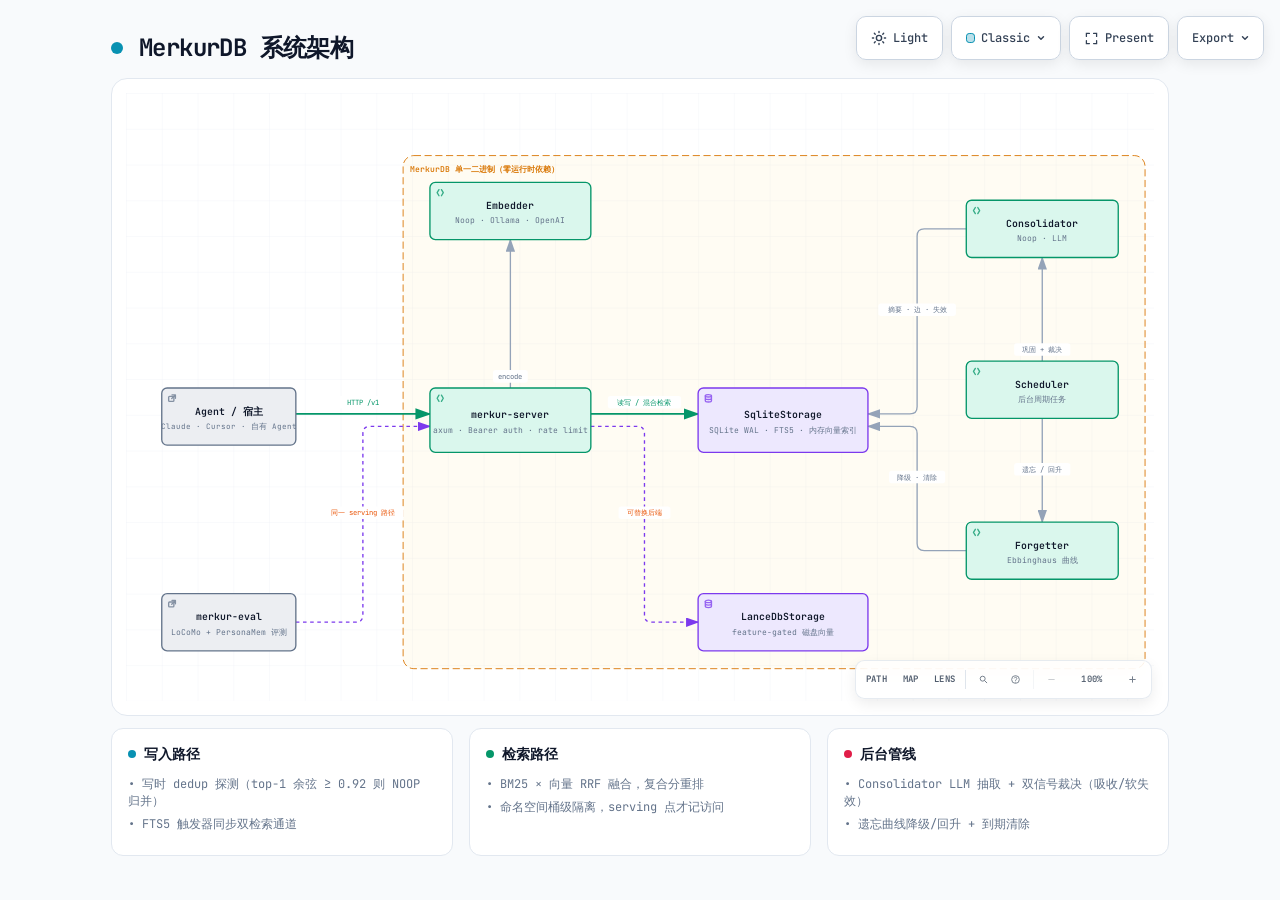
==== commit 6863d8ef: "docs: align MCP and consolidation operating contracts" ====
--- a/docs/diagrams/architecture.html
+++ b/docs/diagrams/architecture.html
@@ -4913,7 +4913,7 @@
         <text x="318" y="88" class="t-cloud" font-size="9" font-weight="600">MerkurDB 单一二进制（零运行时依赖）</text>
 
         <!-- Connection paths (before components for correct z-order) -->
-        <path data-edge-from="agents" data-edge-to="server" data-edge-label="REST / MCP stdio" data-edge-key="0" data-edge-id="agents-server" data-composition-points="190,359;340,359" d="M 190 359 L 340 359" class="a-emphasis" stroke-width="1.8" marker-end="url(#arrowhead-emphasis)"/>
+        <path data-edge-from="agents" data-edge-to="server" data-edge-label="HTTP /v1" data-edge-key="0" data-edge-id="agents-server" data-composition-points="190,359;340,359" d="M 190 359 L 340 359" class="a-emphasis" stroke-width="1.8" marker-end="url(#arrowhead-emphasis)"/>
         <path data-edge-from="evalc" data-edge-to="server" data-edge-label="同一 serving 路径" data-edge-key="1" data-edge-id="eval-server" data-composition-points="190,592;265,592;265,373;340,373" d="M 190 592 L 257 592 Q 265 592 265 584 L 265 381 Q 265 373 273 373 L 340 373" class="a-dashed" stroke-width="1.5" marker-end="url(#arrowhead-dashed)"/>
         <path data-edge-from="server" data-edge-to="embedder" data-edge-label="encode" data-edge-key="2" data-edge-id="server-embedder" data-composition-points="430,330;430,164" d="M 430 330 L 430 164" class="a-default" stroke-width="1.5" marker-end="url(#arrowhead)"/>
         <path data-edge-from="server" data-edge-to="sqlite" data-edge-label="读写 / 混合检索" data-edge-key="3" data-edge-id="server-sqlite" data-composition-points="520,359;640,359" d="M 520 359 L 640 359" class="a-emphasis" stroke-width="1.8" marker-end="url(#arrowhead-emphasis)"/>
@@ -5029,9 +5029,9 @@
         </g>
 
         <!-- Connection labels -->
-        <g data-detail="context" data-edge-from="agents" data-edge-to="server" data-edge-label="REST / MCP stdio" data-edge-key="0" data-edge-id="agents-server">
+        <g data-detail="context" data-edge-from="agents" data-edge-to="server" data-edge-label="HTTP /v1" data-edge-key="0" data-edge-id="agents-server">
           <rect x="221.6" y="339" width="86.8" height="14" rx="3" class="c-mask"/>
-          <text x="265" y="349" class="t-backend" font-size="8" text-anchor="middle">REST / MCP stdio</text>
+          <text x="265" y="349" class="t-backend" font-size="8" text-anchor="middle">HTTP /v1</text>
         </g>
         <g data-detail="context" data-edge-from="evalc" data-edge-to="server" data-edge-label="同一 serving 路径" data-edge-key="1" data-edge-id="eval-server">
           <rect x="219.2" y="462.5" width="91.6" height="14" rx="3" class="c-mask"/>
